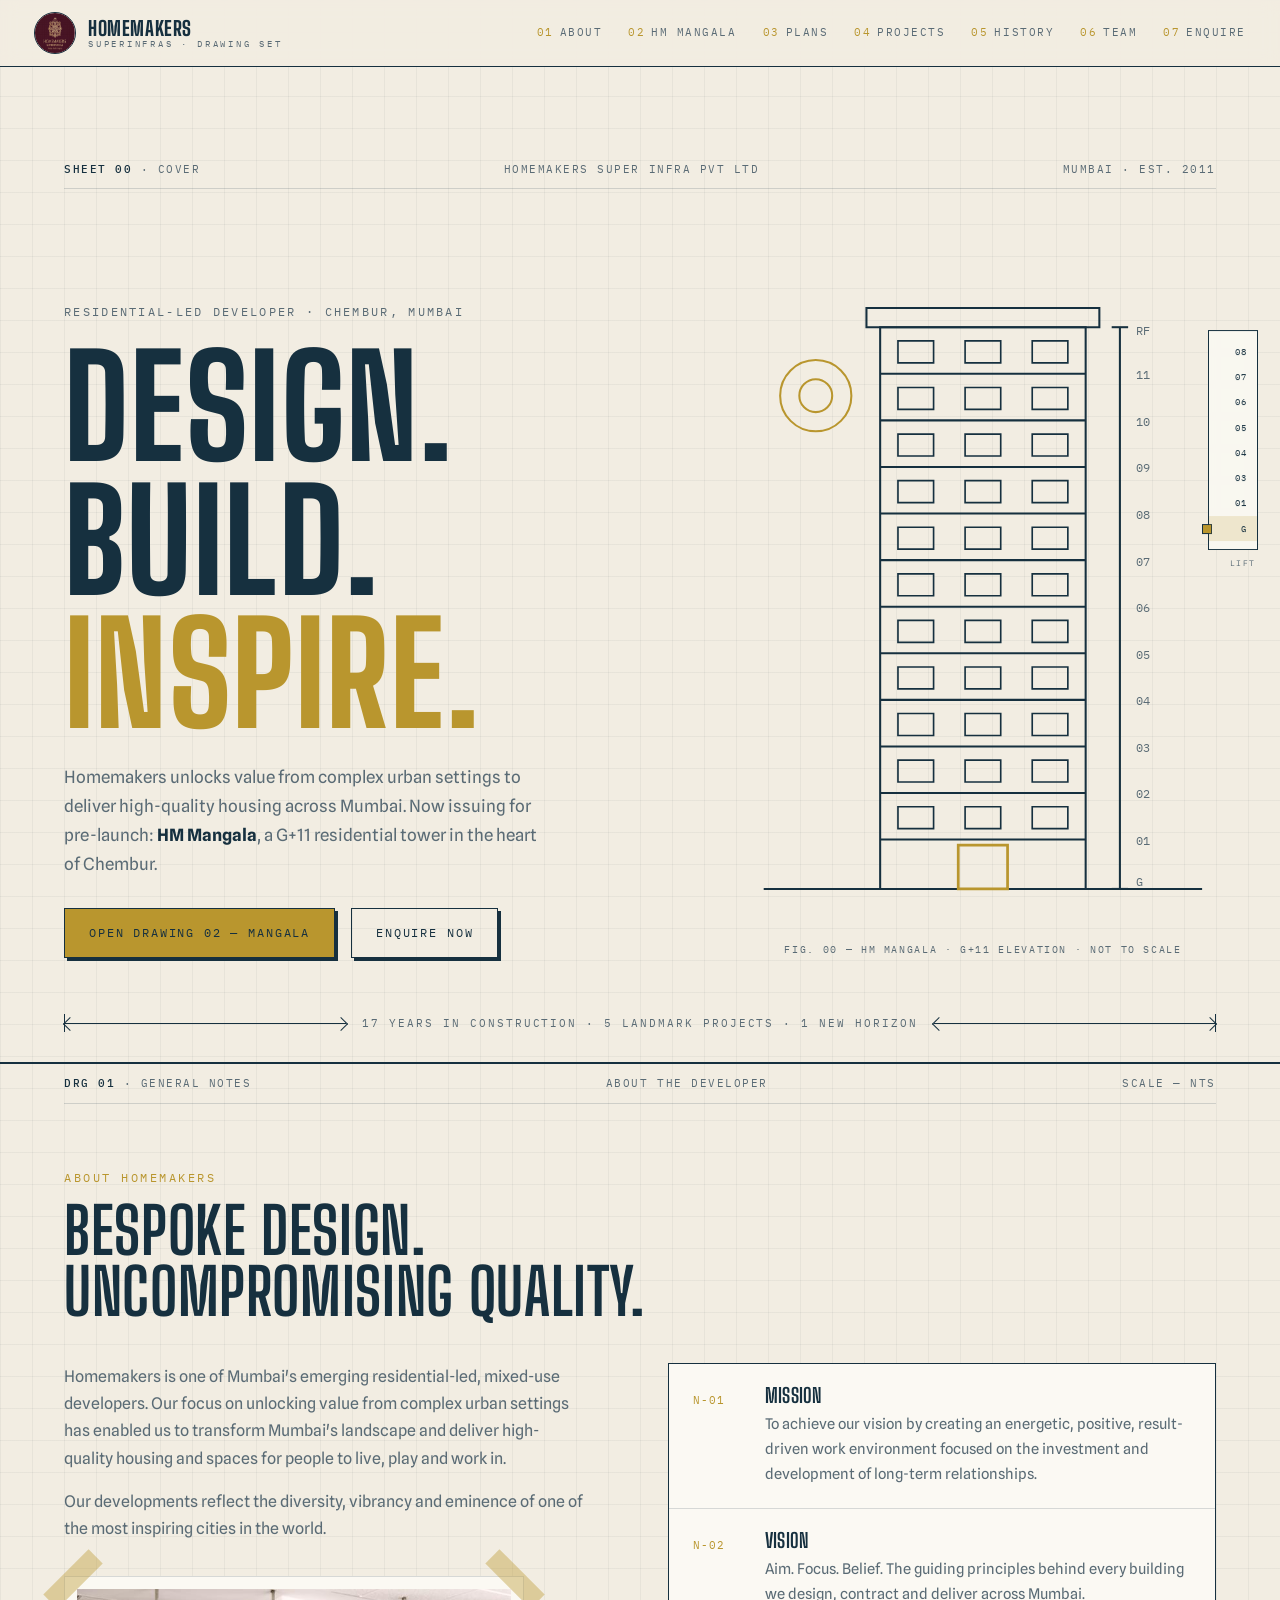
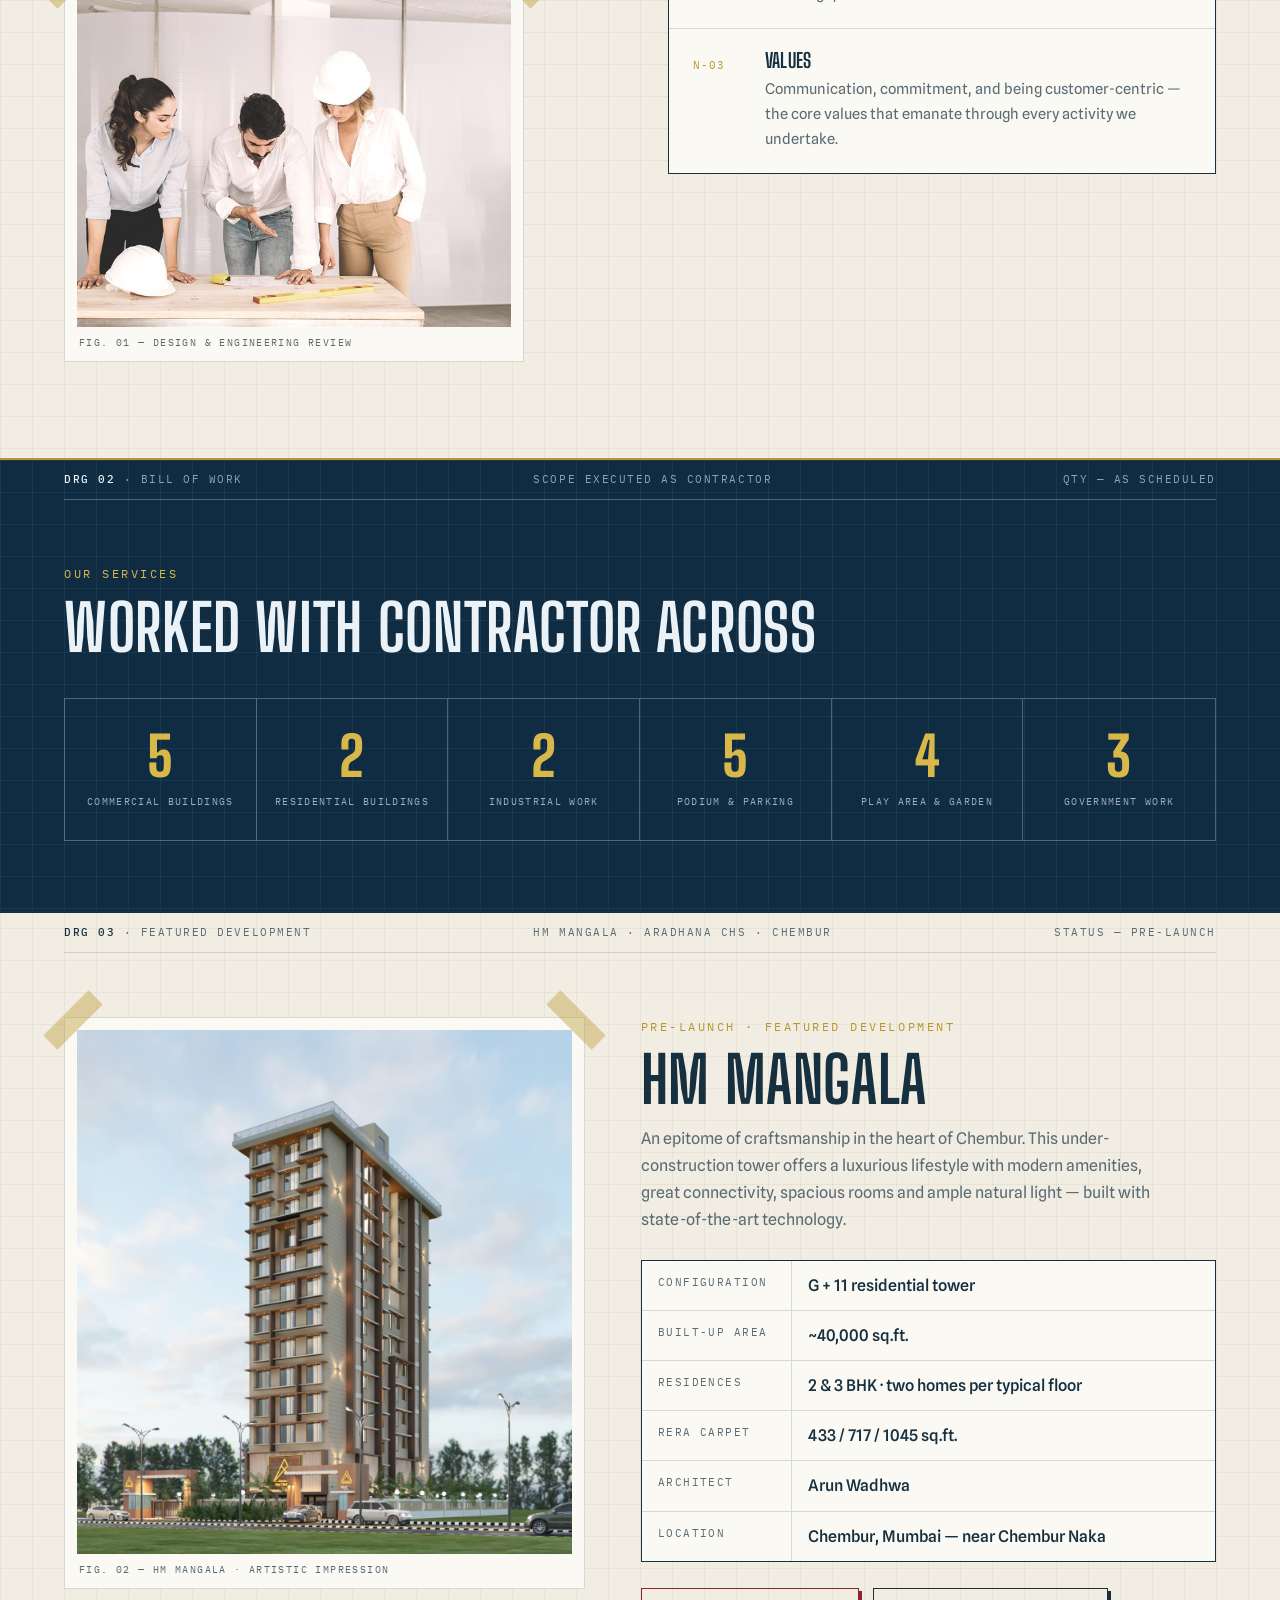
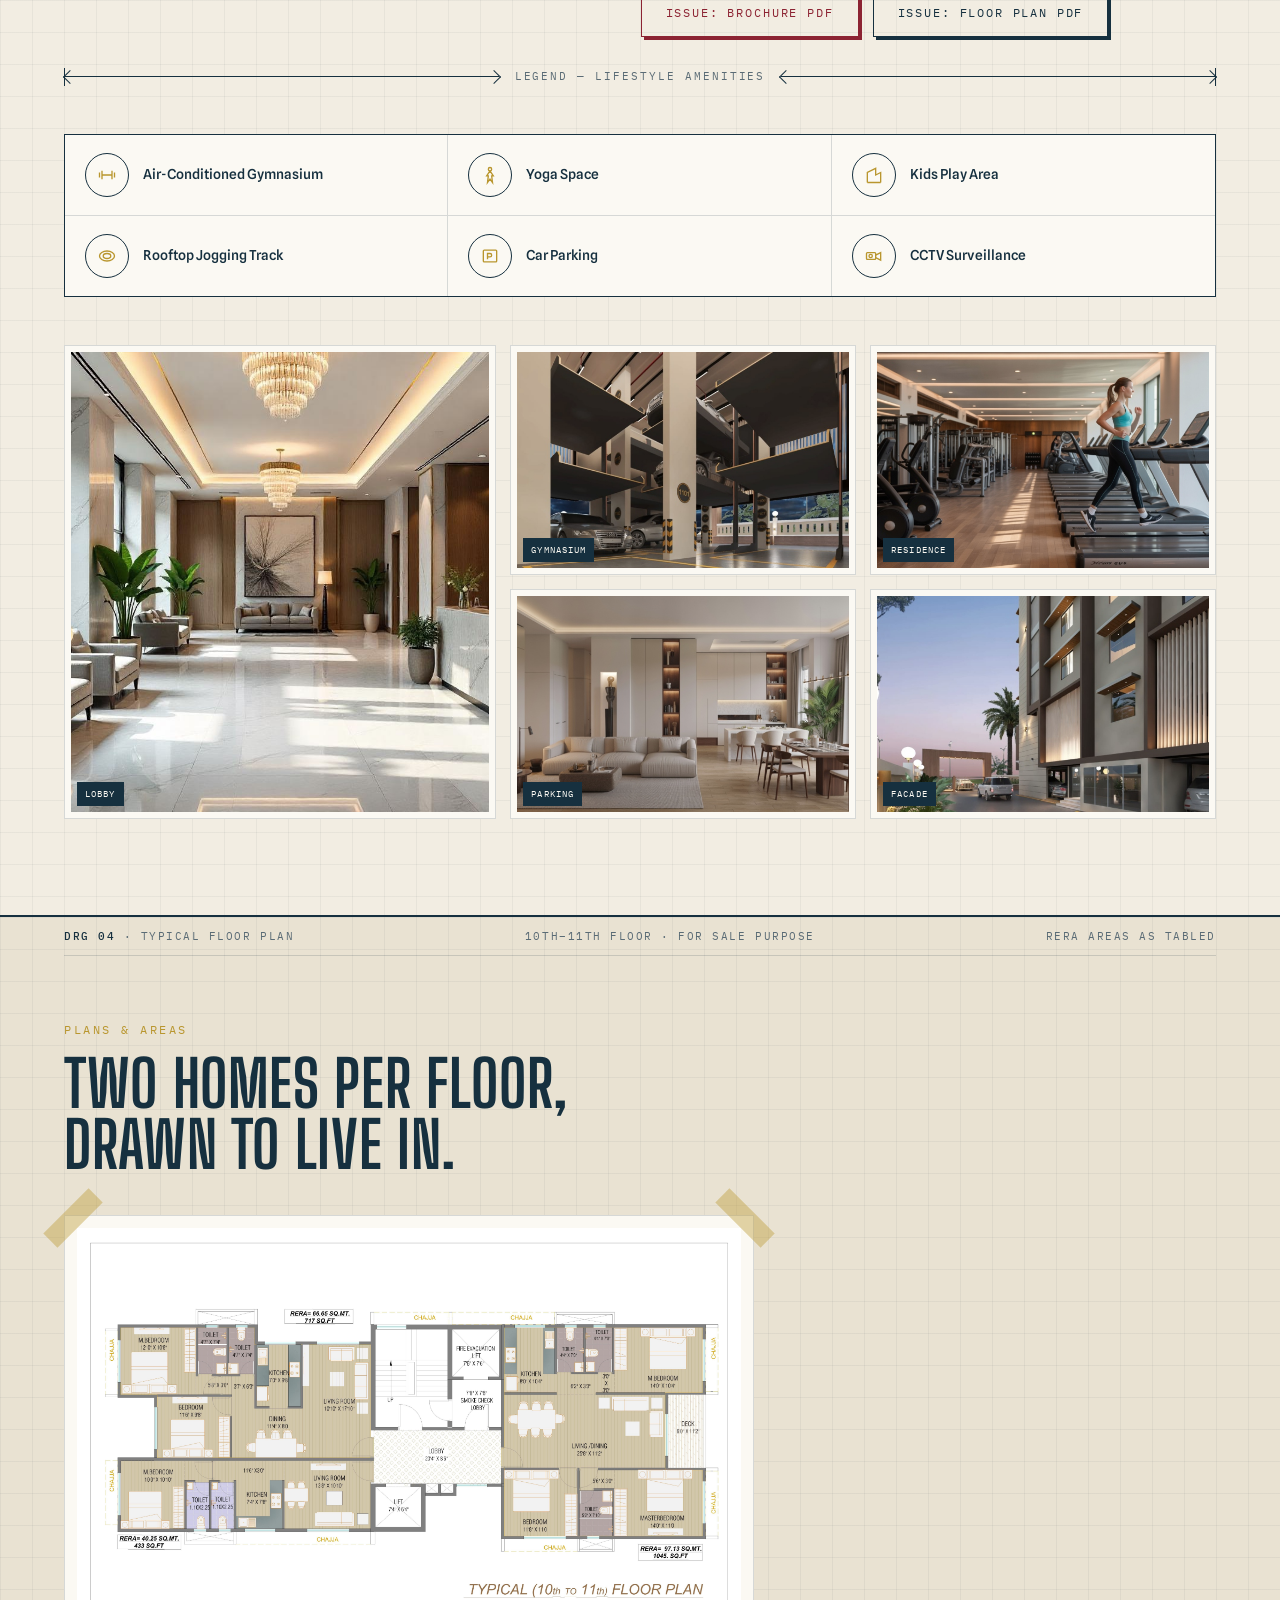
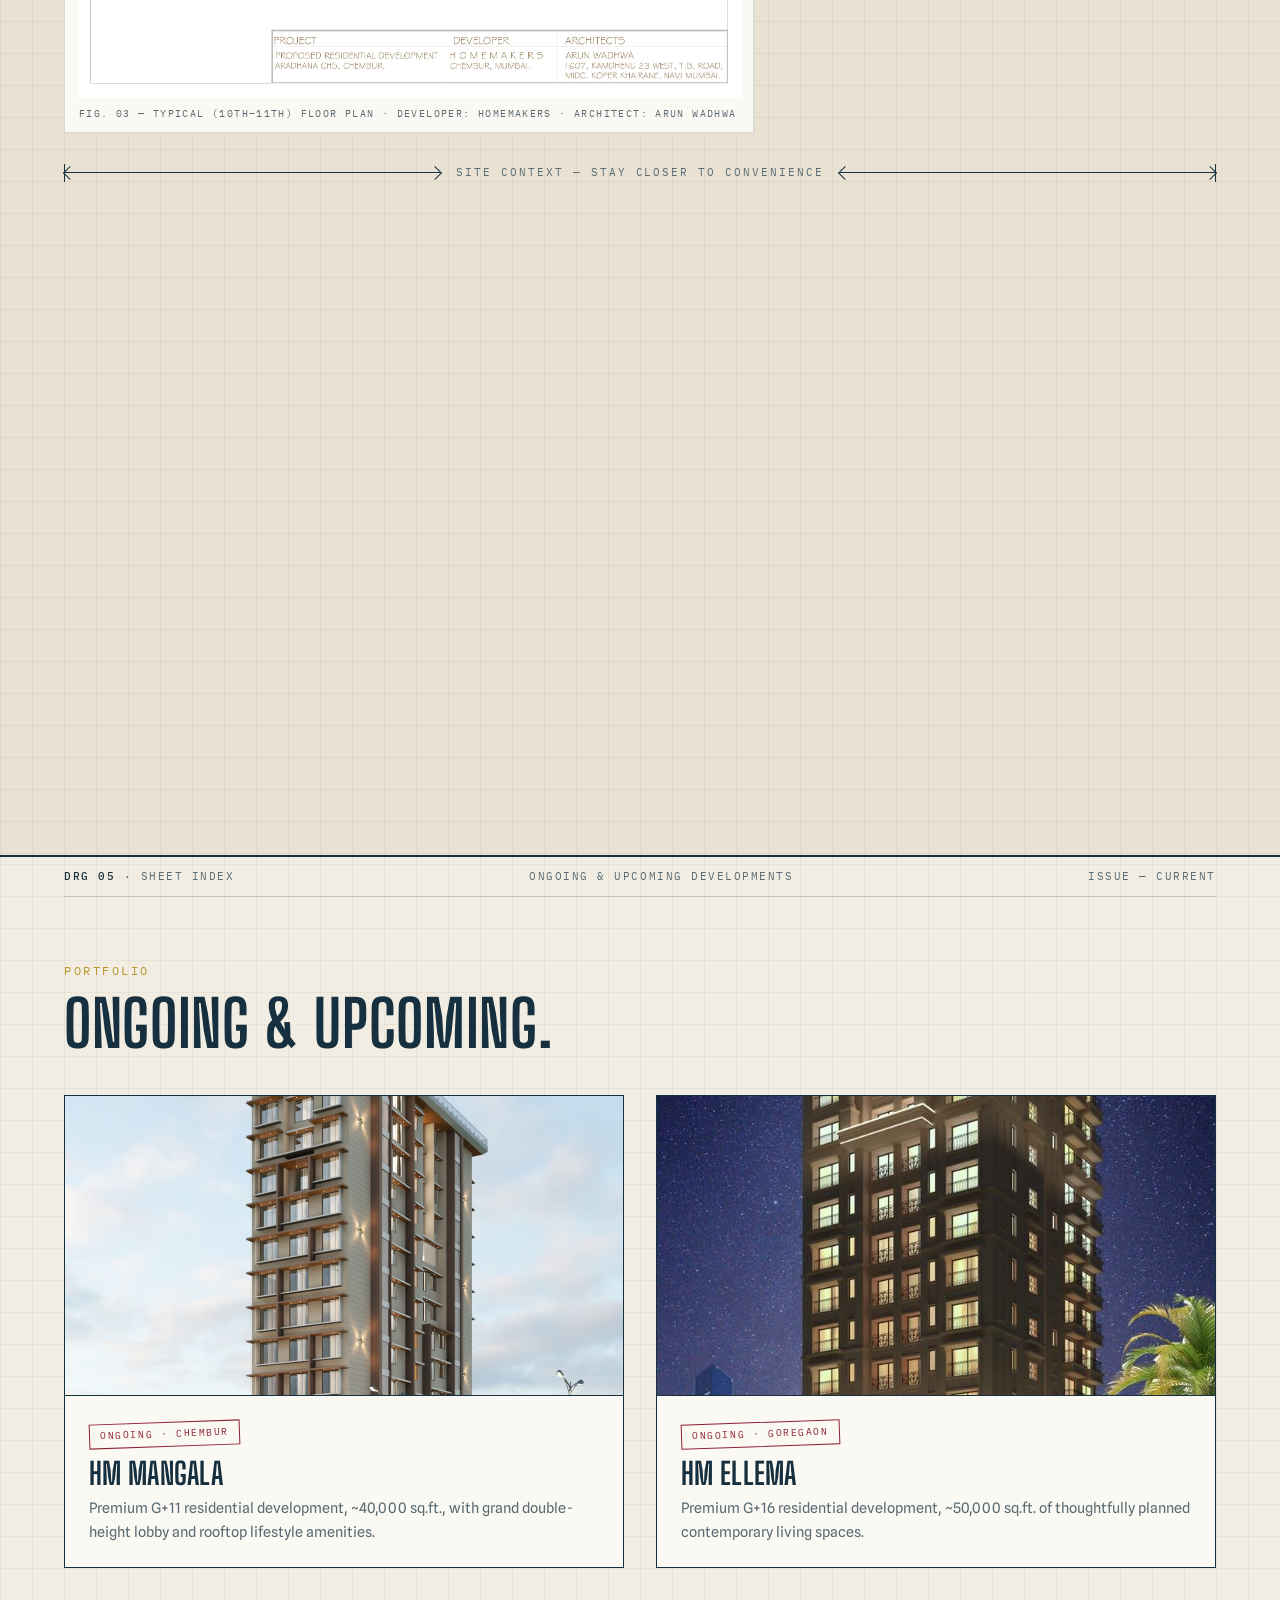
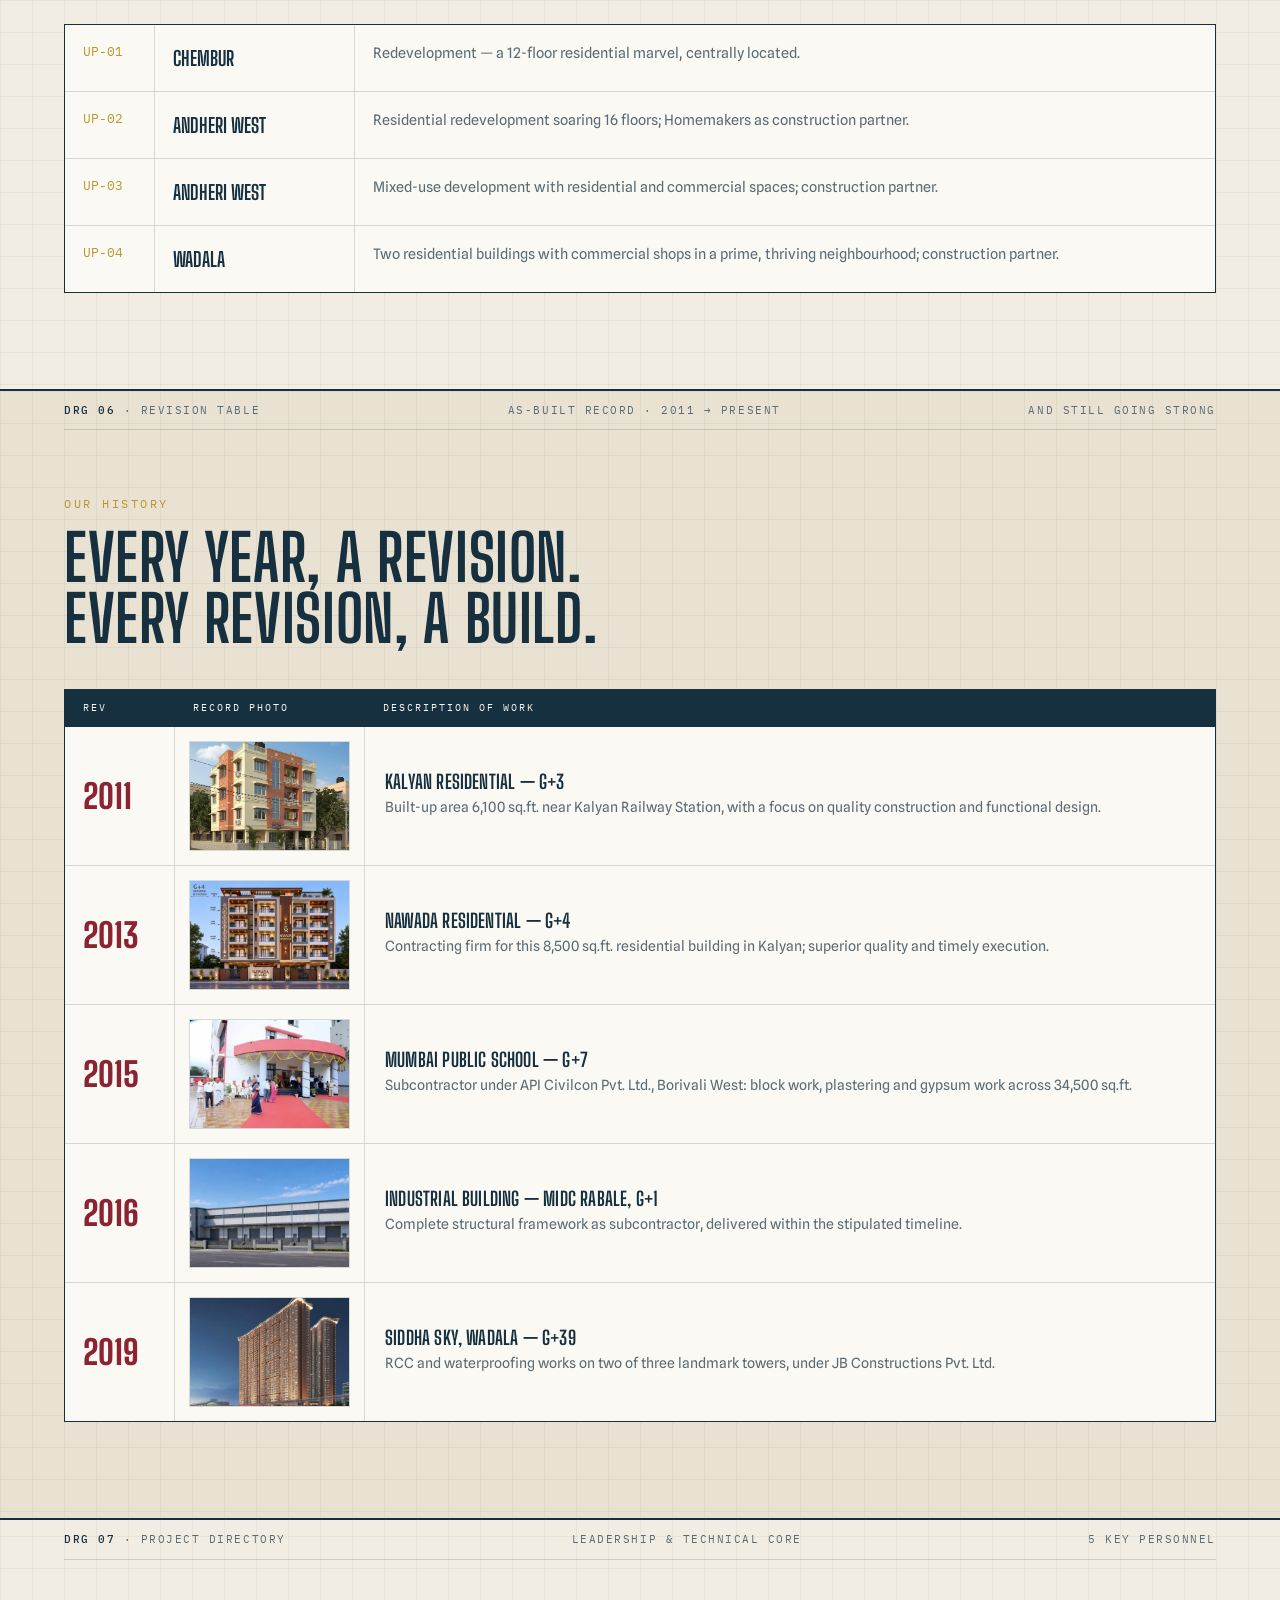
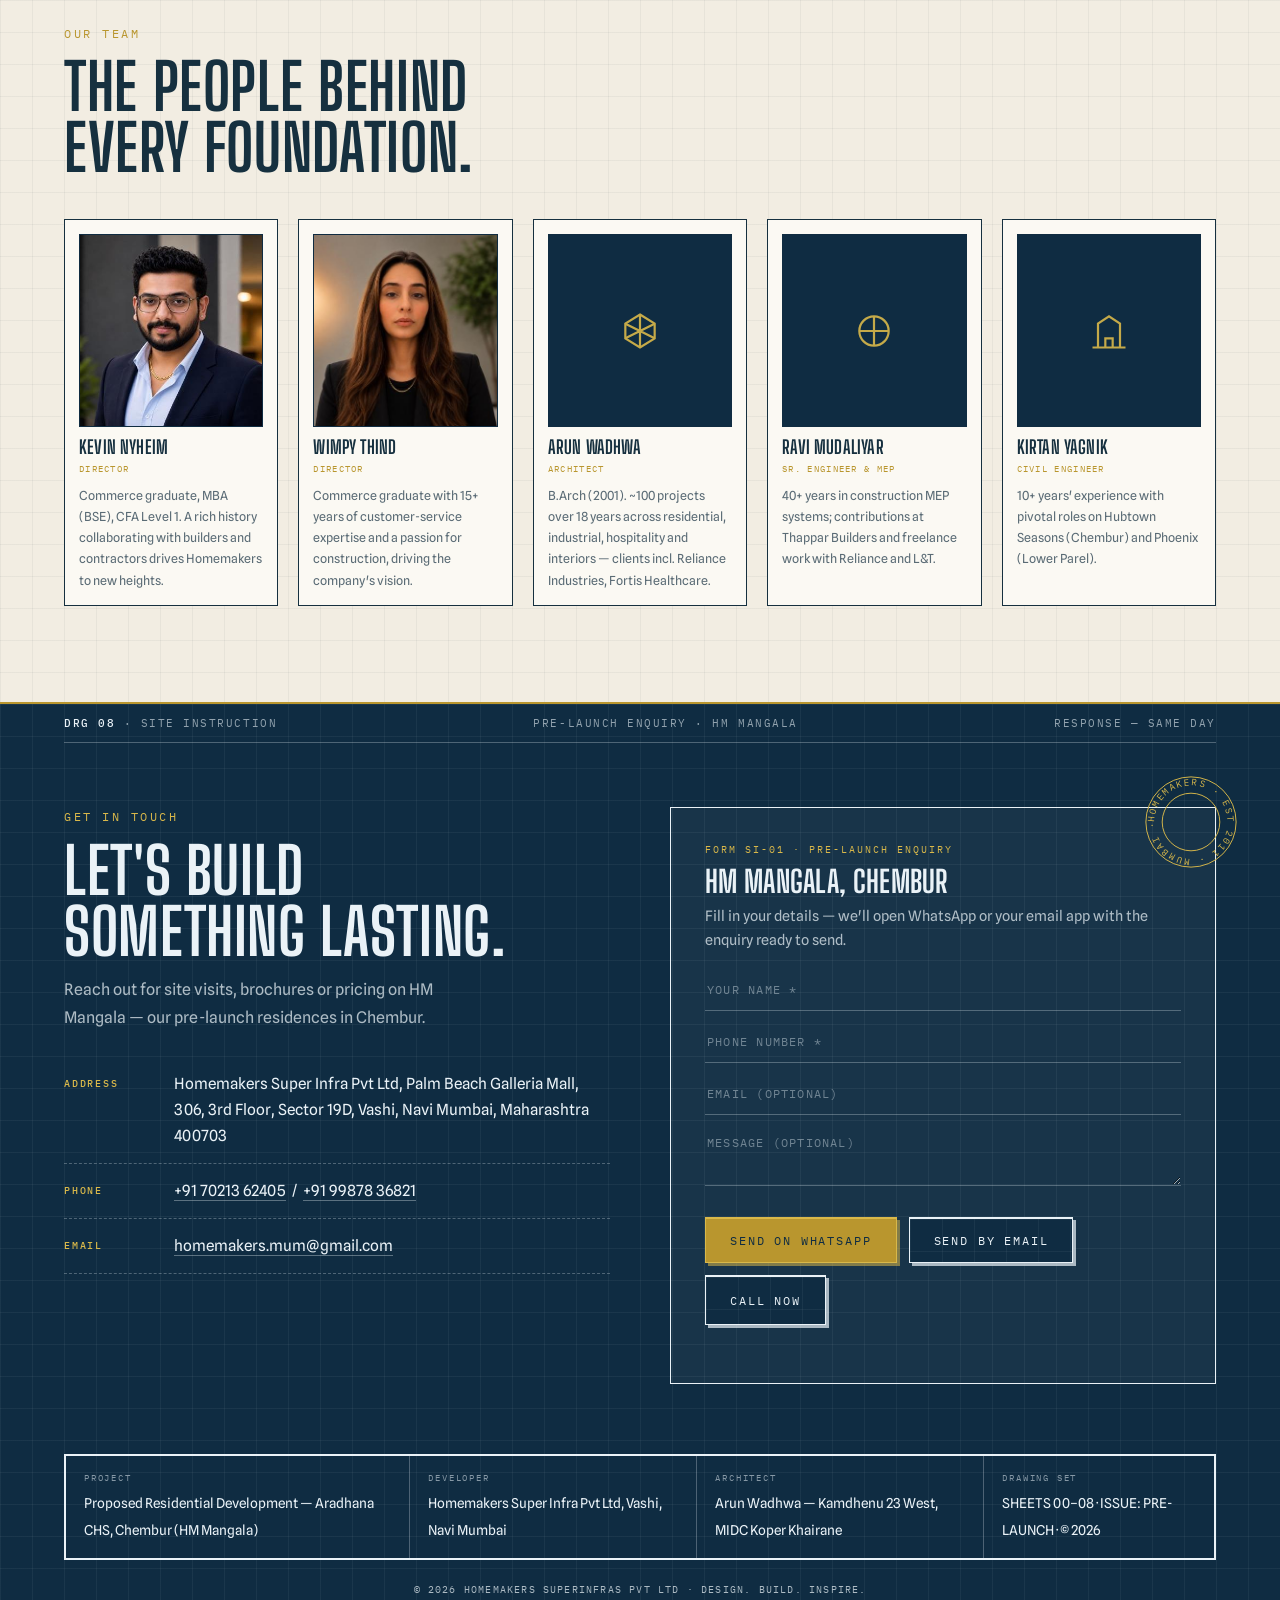
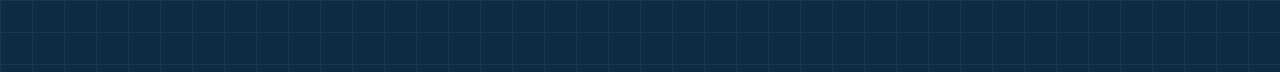
==== index.html @ c6c004a2 "first upload" ====
<!DOCTYPE html>
<html lang="en">
<head>
<meta charset="UTF-8">
<meta name="viewport" content="width=device-width, initial-scale=1.0">
<title>Homemakers Superinfras — Design. Build. Inspire.</title>
<meta name="description" content="Homemakers Superinfras Pvt Ltd — residential developers in Mumbai. HM Mangala, Chembur: G+11 pre-launch residences. Design. Build. Inspire.">
<link rel="icon" type="image/jpeg" href="images/logomark.jpg">
<link rel="preconnect" href="https://fonts.googleapis.com">
<link rel="preconnect" href="https://fonts.gstatic.com" crossorigin>
<link href="https://fonts.googleapis.com/css2?family=Big+Shoulders+Display:wght@600;700;800&family=Spline+Sans:wght@400;500;600&family=IBM+Plex+Mono:wght@400;500&display=swap" rel="stylesheet">
<style>
/* ============================================================
   HOMEMAKERS SUPERINFRAS — "THE DRAWING SET"
   The site is composed as an architect's drawing package:
   drafting-paper grid, sheet numbers, dimension lines,
   a revision table for history, a title block for the footer.
   ============================================================ */
:root{
  --paper:#F2EDE2;          /* drafting paper */
  --paper-deep:#E9E2D2;
  --ink:#16303F;            /* drafting ink */
  --ink-soft:#5A6B75;
  --blue:#0F2C42;           /* blueprint sheets */
  --line:rgba(22,48,63,.16);
  --grid:rgba(22,48,63,.05);
  --bp-line:rgba(240,246,250,.28);
  --bp-text:#EAF2F7;
  --gold:#B9962E;           /* brand gold — the seal */
  --gold-bright:#D9B84A;
  --stamp:#8C2332;          /* approval-stamp red (brand maroon) */
  --white:#FBF9F3;
}
*{box-sizing:border-box;}
html{scroll-behavior:smooth;}
@media (prefers-reduced-motion:reduce){
  html{scroll-behavior:auto;}
  *,*::before,*::after{animation:none!important;transition:none!important;}
}
body{
  margin:0; color:var(--ink); background:var(--paper);
  font-family:'Spline Sans',sans-serif; font-size:16px; line-height:1.7;
  /* graph-paper grid */
  background-image:
    linear-gradient(var(--grid) 1px, transparent 1px),
    linear-gradient(90deg, var(--grid) 1px, transparent 1px);
  background-size:32px 32px;
  -webkit-font-smoothing:antialiased;
}
img{max-width:100%; display:block;}
a{color:inherit; text-decoration:none;}
h1,h2,h3{font-family:'Big Shoulders Display',sans-serif; text-transform:uppercase; margin:0; line-height:.95; letter-spacing:.01em;}
h1{font-weight:800;} h2{font-weight:700;} h3{font-weight:700;}
p{color:var(--ink-soft); margin:0 0 1em;}
.mono{font-family:'IBM Plex Mono',monospace;}
.wrap{max-width:1220px; margin:0 auto; padding:0 34px;}

/* ---------- drawing-sheet chrome ---------- */
.sheet{border-top:2px solid var(--ink); position:relative;}
.sheet-head{
  display:flex; justify-content:space-between; align-items:center; gap:20px;
  padding:10px 0; border-bottom:1px solid var(--line);
  font-family:'IBM Plex Mono',monospace; font-size:.68rem; letter-spacing:.14em;
  text-transform:uppercase; color:var(--ink-soft);
}
.sheet-head b{color:var(--ink); font-weight:500;}
.sheet-body{padding:64px 0 96px;}
.sec-title{font-size:clamp(2.4rem,5vw,4.2rem); margin:0 0 14px;}
.sec-kicker{font-family:'IBM Plex Mono',monospace; font-size:.72rem; letter-spacing:.22em; text-transform:uppercase; color:var(--gold); display:block; margin-bottom:14px;}
.sec-intro{max-width:520px;}

/* dimension line — a drafting measurement used as a real divider */
.dim{display:flex; align-items:center; gap:0; margin:30px 0; color:var(--ink-soft);}
.dim .tick{width:1px; height:18px; background:var(--ink);}
.dim .rail{flex:1; height:1px; background:var(--ink); position:relative;}
.dim .rail::before,.dim .rail::after{content:''; position:absolute; top:-4px; width:9px; height:9px; border-left:1px solid var(--ink); border-bottom:1px solid var(--ink);}
.dim .rail::before{left:0; transform:rotate(45deg);}
.dim .rail::after{right:0; transform:rotate(-135deg);}
.dim .lbl{font-family:'IBM Plex Mono',monospace; font-size:.68rem; letter-spacing:.18em; text-transform:uppercase; padding:0 16px; white-space:nowrap;}

/* buttons as drawing stamps */
.btn{
  display:inline-flex; align-items:center; gap:10px; cursor:pointer;
  font-family:'IBM Plex Mono',monospace; font-size:.72rem; letter-spacing:.16em; text-transform:uppercase;
  padding:14px 24px; border:1.5px solid var(--ink); background:transparent; color:var(--ink);
  box-shadow:3px 3px 0 var(--ink); transition:transform .15s ease, box-shadow .15s ease, background .15s ease;
}
.btn:hover{transform:translate(2px,2px); box-shadow:1px 1px 0 var(--ink);}
.btn.gold{background:var(--gold); border-color:var(--ink); color:var(--ink);}
.btn.red{border-color:var(--stamp); color:var(--stamp); box-shadow:3px 3px 0 var(--stamp);}
.btn.red:hover{box-shadow:1px 1px 0 var(--stamp);}
.btn.bp{border-color:var(--bp-text); color:var(--bp-text); box-shadow:3px 3px 0 rgba(234,242,247,.7);}
.btn.bp:hover{box-shadow:1px 1px 0 rgba(234,242,247,.7);}
.btn.bp.gold{background:var(--gold); border-color:var(--gold-bright); color:var(--blue); box-shadow:3px 3px 0 rgba(217,184,74,.55);}

/* ---------- header ---------- */
header{
  position:fixed; inset:0 0 auto 0; z-index:90;
  background:rgba(242,237,226,.9); backdrop-filter:blur(8px);
  border-bottom:1.5px solid var(--ink);
}
.hd{display:flex; align-items:center; justify-content:space-between; gap:18px; padding:12px 34px;}
.brand{display:flex; align-items:center; gap:12px;}
.brand img{width:42px; height:42px; border-radius:50%; border:1.5px solid var(--ink);}
.brand .t{display:flex; flex-direction:column; line-height:1.05;}
.brand .t b{font-family:'Big Shoulders Display',sans-serif; font-weight:800; font-size:1.25rem; letter-spacing:.03em; text-transform:uppercase;}
.brand .t span{font-family:'IBM Plex Mono',monospace; font-size:.58rem; letter-spacing:.3em; text-transform:uppercase; color:var(--ink-soft);}
nav.top{display:flex; gap:26px;}
nav.top a{font-family:'IBM Plex Mono',monospace; font-size:.68rem; letter-spacing:.14em; text-transform:uppercase; color:var(--ink-soft); padding:4px 0; border-bottom:1.5px solid transparent;}
nav.top a:hover{color:var(--ink); border-color:var(--gold);}
nav.top a i{font-style:normal; color:var(--gold); margin-right:6px;}
.nav-toggle{display:none; background:none; border:1.5px solid var(--ink); box-shadow:2px 2px 0 var(--ink); padding:8px 10px; cursor:pointer; font-family:'IBM Plex Mono',monospace; font-size:.68rem; letter-spacing:.14em; text-transform:uppercase; color:var(--ink);}

/* ---------- hero : SHEET 00 ---------- */
.hero{padding:150px 0 0;}
.hero-grid{display:grid; grid-template-columns:1.15fr .85fr; gap:56px; align-items:end;}
.hero h1{font-size:clamp(4rem,11vw,9.2rem);}
.hero h1 .ln{display:block;}
.hero h1 .gold{color:var(--gold);}
.hero .anno{font-family:'IBM Plex Mono',monospace; font-size:.72rem; letter-spacing:.2em; text-transform:uppercase; color:var(--ink-soft); margin:0 0 18px;}
.hero .lead{max-width:480px; font-size:1.06rem; margin-top:22px;}
.hero .cta{display:flex; gap:16px; flex-wrap:wrap; margin:30px 0 0;}
.tower-fig{position:relative; margin:0;}
.tower-fig svg{width:100%; height:auto; display:block;}
.tower-fig .cap{font-family:'IBM Plex Mono',monospace; font-size:.64rem; letter-spacing:.16em; text-transform:uppercase; color:var(--ink-soft); text-align:center; padding:10px 0 0;}
.draw path,.draw line,.draw rect,.draw circle{stroke-dasharray:1600; stroke-dashoffset:1600; animation:draw 3.2s ease forwards;}
.draw .d2{animation-delay:.5s;} .draw .d3{animation-delay:1s;} .draw .d4{animation-delay:1.5s;}
@keyframes draw{to{stroke-dashoffset:0;}}
.hero-foot{margin-top:56px;}

/* photo frames with drafting-tape corners */
.fig{position:relative; margin:0; background:var(--white); border:1px solid var(--line); padding:12px 12px 8px;}
.fig::before,.fig::after{content:''; position:absolute; width:64px; height:20px; background:rgba(185,150,46,.4); transform:rotate(-45deg); top:-8px; left:-24px;}
.fig::after{left:auto; right:-24px; transform:rotate(45deg);}
.fig figcaption{font-family:'IBM Plex Mono',monospace; font-size:.62rem; letter-spacing:.14em; text-transform:uppercase; color:var(--ink-soft); padding:8px 2px 2px;}

/* ---------- general notes (about) ---------- */
.about-grid{display:grid; grid-template-columns:1fr 1fr; gap:56px; align-items:start;}
.notes{counter-reset:note; border:1.5px solid var(--ink); background:var(--white);}
.note{padding:22px 24px; border-bottom:1px solid var(--line); display:grid; grid-template-columns:56px 1fr; gap:16px;}
.note:last-child{border-bottom:none;}
.note::before{counter-increment:note; content:"N-0" counter(note); font-family:'IBM Plex Mono',monospace; font-size:.7rem; color:var(--gold); letter-spacing:.1em; padding-top:5px;}
.note h3{font-size:1.25rem; margin-bottom:6px;}
.note p{font-size:.92rem; margin:0;}

/* ---------- blueprint sheets (dark) ---------- */
.bp{background:var(--blue); color:var(--bp-text); border-top:2px solid var(--gold);
  background-image:
    linear-gradient(rgba(240,246,250,.05) 1px, transparent 1px),
    linear-gradient(90deg, rgba(240,246,250,.05) 1px, transparent 1px);
  background-size:32px 32px;}
.bp .sheet-head{border-color:var(--bp-line); color:rgba(234,242,247,.6);}
.bp .sheet-head b{color:var(--bp-text);}
.bp p{color:rgba(234,242,247,.72);}
.bp .sec-kicker{color:var(--gold-bright);}
.bow{display:grid; grid-template-columns:repeat(6,1fr); border:1px solid var(--bp-line);}
.bow .cell{padding:30px 18px; border-right:1px solid var(--bp-line); text-align:center;}
.bow .cell:last-child{border-right:none;}
.bow .n{font-family:'Big Shoulders Display',sans-serif; font-weight:800; font-size:3.4rem; color:var(--gold-bright); line-height:1;}
.bow .l{font-family:'IBM Plex Mono',monospace; font-size:.6rem; letter-spacing:.14em; text-transform:uppercase; color:rgba(234,242,247,.66); margin-top:10px;}

/* ---------- mangala spec ---------- */
.feature{display:grid; grid-template-columns:.95fr 1.05fr; gap:56px; align-items:start;}
.spec{border:1.5px solid var(--ink); background:var(--white);}
.spec .row{display:grid; grid-template-columns:150px 1fr; border-bottom:1px solid var(--line);}
.spec .row:last-child{border-bottom:none;}
.spec .k{font-family:'IBM Plex Mono',monospace; font-size:.66rem; letter-spacing:.14em; text-transform:uppercase; color:var(--ink-soft); padding:13px 16px; border-right:1px solid var(--line);}
.spec .v{padding:11px 16px; font-weight:500;}
.legend{display:grid; grid-template-columns:repeat(3,1fr); gap:0; border:1.5px solid var(--ink); background:var(--white); margin:48px 0;}
.legend .li{display:flex; align-items:center; gap:14px; padding:18px 20px; border-right:1px solid var(--line); border-bottom:1px solid var(--line);}
.legend .li:nth-child(3n){border-right:none;}
.legend .li:nth-last-child(-n+3){border-bottom:none;}
.legend .sym{width:44px; height:44px; flex:none; border:1.5px solid var(--ink); border-radius:50%; display:flex; align-items:center; justify-content:center; color:var(--gold);}
.legend .sym svg{width:20px; height:20px;}
.legend .li span{font-size:.86rem; font-weight:500;}
.gallery{display:grid; grid-template-columns:1.25fr 1fr 1fr; grid-template-rows:230px 230px; gap:14px;}
.gallery a{overflow:hidden; border:1px solid var(--line); background:var(--white); padding:6px; position:relative;}
.gallery a img{width:100%; height:100%; object-fit:cover; filter:saturate(.92); transition:transform .5s ease;}
.gallery a:hover img{transform:scale(1.05);}
.gallery .g1{grid-row:1/3;}
.gallery .tag{position:absolute; left:12px; bottom:12px; background:var(--ink); color:var(--white); font-family:'IBM Plex Mono',monospace; font-size:.58rem; letter-spacing:.12em; text-transform:uppercase; padding:4px 8px;}

/* plan + rera callouts */
.plan-grid{display:grid; grid-template-columns:1.25fr .75fr; gap:48px; align-items:center;}
.callouts{display:flex; flex-direction:column; gap:14px;}
.callout{display:grid; grid-template-columns:auto 1fr; gap:16px; align-items:center; border:1.5px solid var(--ink); background:var(--white); padding:14px 18px; box-shadow:4px 4px 0 rgba(22,48,63,.12);}
.callout .a{font-family:'Big Shoulders Display',sans-serif; font-weight:800; font-size:1.9rem; color:var(--stamp);}
.callout .b{font-family:'IBM Plex Mono',monospace; font-size:.64rem; letter-spacing:.1em; text-transform:uppercase; color:var(--ink-soft);}

/* site context schedules */
.schedules{display:grid; grid-template-columns:1fr 1fr; gap:48px; align-items:start;}
.sched h4{font-family:'IBM Plex Mono',monospace; font-weight:500; font-size:.68rem; letter-spacing:.2em; text-transform:uppercase; color:var(--stamp); margin:24px 0 8px; }
.sched h4:first-child{margin-top:0;}
.sched table{width:100%; border-collapse:collapse; font-size:.86rem;}
.sched td{padding:7px 4px; border-bottom:1px dashed var(--line); color:var(--ink-soft);}
.sched td:last-child{text-align:right; font-family:'IBM Plex Mono',monospace; font-size:.74rem; color:var(--ink); white-space:nowrap;}

/* ---------- sheet index (projects) ---------- */
.proj-grid{display:grid; grid-template-columns:1fr 1fr; gap:32px; margin-bottom:56px;}
.proj{border:1.5px solid var(--ink); background:var(--white); overflow:hidden;}
.proj .im{height:300px; overflow:hidden; border-bottom:1.5px solid var(--ink);}
.proj .im img{width:100%; height:100%; object-fit:cover; transition:transform .6s ease;}
.proj:hover .im img{transform:scale(1.04);}
.proj .bd{padding:22px 24px;}
.proj .st{font-family:'IBM Plex Mono',monospace; font-size:.62rem; letter-spacing:.16em; text-transform:uppercase; color:var(--stamp); border:1px solid var(--stamp); display:inline-block; padding:3px 10px; transform:rotate(-2deg); margin-bottom:12px;}
.proj h3{font-size:1.9rem;}
.proj p{font-size:.9rem; margin:8px 0 0;}
.index-tbl{border:1.5px solid var(--ink); background:var(--white);}
.index-tbl .r{display:grid; grid-template-columns:90px 200px 1fr; border-bottom:1px solid var(--line);}
.index-tbl .r:last-child{border-bottom:none;}
.index-tbl .c{padding:16px 18px;}
.index-tbl .no{font-family:'IBM Plex Mono',monospace; font-size:.8rem; color:var(--gold); border-right:1px solid var(--line);}
.index-tbl .wh{font-family:'Big Shoulders Display',sans-serif; font-weight:700; text-transform:uppercase; font-size:1.25rem; border-right:1px solid var(--line);}
.index-tbl .ds{font-size:.9rem; color:var(--ink-soft);}

/* ---------- revision table (history) ---------- */
.rev{border:1.5px solid var(--ink); background:var(--white);}
.rev .hd-r,.rev .r{display:grid; grid-template-columns:110px 190px 1fr; align-items:center;}
.rev .hd-r{background:var(--ink); color:var(--white); font-family:'IBM Plex Mono',monospace; font-size:.62rem; letter-spacing:.2em; text-transform:uppercase;}
.rev .hd-r div{padding:10px 18px;}
.rev .r{border-bottom:1px solid var(--line);}
.rev .r:last-child{border-bottom:none;}
.rev .yr{font-family:'Big Shoulders Display',sans-serif; font-weight:800; font-size:2.1rem; color:var(--stamp); padding:18px; border-right:1px solid var(--line); align-self:stretch; display:flex; align-items:center;}
.rev .ph{padding:14px; border-right:1px solid var(--line); align-self:stretch;}
.rev .ph img{width:100%; height:110px; object-fit:cover; border:1px solid var(--line);}
.rev .tx{padding:16px 20px;}
.rev .tx h3{font-size:1.2rem; margin-bottom:4px;}
.rev .tx p{font-size:.88rem; margin:0;}

/* ---------- directory (team) ---------- */
.team-grid{display:grid; grid-template-columns:repeat(5,1fr); gap:20px;}
.tc{border:1.5px solid var(--ink); background:var(--white); padding:14px; text-align:left;}
.tc .ph{aspect-ratio:1/1.05; background:var(--blue); border:1px solid var(--line); margin-bottom:12px; display:flex; align-items:center; justify-content:center; overflow:hidden;}
.tc .ph img{width:100%; height:100%; object-fit:cover;}
.tc .ph svg{width:44px; height:44px; color:var(--gold-bright); opacity:.9;}
.tc h3{font-size:1.15rem;}
.tc .rl{font-family:'IBM Plex Mono',monospace; font-size:.58rem; letter-spacing:.14em; text-transform:uppercase; color:var(--gold); display:block; margin:4px 0 8px;}
.tc p{font-size:.78rem; margin:0;}

/* ---------- contact / form ---------- */
.contact-grid{display:grid; grid-template-columns:1fr 1fr; gap:60px; align-items:start;}
.ci{display:grid; grid-template-columns:110px 1fr; border-bottom:1px dashed var(--bp-line); padding:14px 0; font-size:.96rem;}
.ci b{font-family:'IBM Plex Mono',monospace; font-weight:500; font-size:.62rem; letter-spacing:.18em; text-transform:uppercase; color:var(--gold-bright); padding-top:5px;}
.ci a{border-bottom:1px solid rgba(234,242,247,.35);}
.form{border:1.5px solid var(--bp-text); padding:34px; background:rgba(240,246,250,.04); position:relative;}
.form .fh{font-family:'IBM Plex Mono',monospace; font-size:.62rem; letter-spacing:.2em; text-transform:uppercase; color:var(--gold-bright); margin-bottom:8px;}
.form h3{font-size:1.9rem; margin-bottom:8px;}
.form input,.form textarea{
  width:100%; background:transparent; border:none; border-bottom:1.5px solid var(--bp-line);
  color:var(--bp-text); font-family:'Spline Sans',sans-serif; font-size:.96rem;
  padding:12px 2px; outline:none; margin-bottom:8px; resize:vertical;
}
.form input::placeholder,.form textarea::placeholder{color:rgba(234,242,247,.42); font-family:'IBM Plex Mono',monospace; font-size:.76rem; letter-spacing:.1em; text-transform:uppercase;}
.form input:focus,.form textarea:focus{border-color:var(--gold-bright);}
.eq-status{font-family:'IBM Plex Mono',monospace; font-size:.72rem; min-height:1.2em; margin:10px 0 0;}
.eq-status.ok{color:var(--gold-bright);} .eq-status.err{color:#F2A6A6;}
.seal{position:absolute; top:-34px; right:-24px; width:96px; height:96px; animation:spin 40s linear infinite;}
@keyframes spin{to{transform:rotate(360deg);}}
.seal text{font-family:'IBM Plex Mono',monospace; font-size:9.5px; letter-spacing:.24em; fill:var(--gold-bright);}

/* ---------- title block footer ---------- */
.tblock{border:2px solid var(--bp-text); margin-top:70px; display:grid; grid-template-columns:1.2fr 1fr 1fr .8fr;}
.tblock .cell{padding:14px 18px; border-right:1px solid var(--bp-line);}
.tblock .cell:last-child{border-right:none;}
.tblock .k{font-family:'IBM Plex Mono',monospace; font-size:.56rem; letter-spacing:.2em; text-transform:uppercase; color:rgba(234,242,247,.55); display:block; margin-bottom:4px;}
.tblock .v{font-size:.85rem; color:var(--bp-text);}
.copyright{font-family:'IBM Plex Mono',monospace; font-size:.62rem; letter-spacing:.12em; text-transform:uppercase; color:rgba(234,242,247,.45); text-align:center; padding:22px 0 8px;}

/* ---------- lift indicator (signature) ---------- */
#lift{position:fixed; right:22px; top:50%; transform:translateY(-50%); z-index:80; display:flex; flex-direction:column; align-items:flex-end; gap:0;}
#lift .shaft{position:relative; border:1.5px solid var(--ink); background:rgba(251,249,243,.85); backdrop-filter:blur(4px); padding:8px 0;}
#lift a{display:flex; align-items:center; gap:8px; padding:5px 10px 5px 12px; font-family:'IBM Plex Mono',monospace; font-size:.56rem; letter-spacing:.1em; text-transform:uppercase; color:var(--ink-soft); position:relative;}
#lift a .fl{width:26px; text-align:right; color:var(--ink);}
#lift a .nm{display:none;}
#lift a:hover .nm{display:inline;}
#lift a.on{color:var(--ink); background:rgba(185,150,46,.18);}
#lift .cab{position:absolute; left:-7px; width:10px; height:10px; background:var(--gold); border:1.5px solid var(--ink); transition:top .3s ease;}
#lift .cap{font-family:'IBM Plex Mono',monospace; font-size:.52rem; letter-spacing:.18em; text-transform:uppercase; color:var(--ink-soft); padding:6px 2px 0; text-align:right;}

.reveal{opacity:0; transform:translateY(22px); transition:opacity .7s ease, transform .7s ease;}
.reveal.in{opacity:1; transform:none;}

/* ---------- responsive ---------- */
@media (max-width:1080px){
  .team-grid{grid-template-columns:repeat(3,1fr);}
  .bow{grid-template-columns:repeat(3,1fr);}
  .bow .cell:nth-child(3){border-right:none;}
  .bow .cell{border-bottom:1px solid var(--bp-line);}
  #lift{display:none;}
}
@media (max-width:880px){
  .hero-grid,.about-grid,.feature,.plan-grid,.schedules,.contact-grid,.proj-grid{grid-template-columns:1fr;}
  .legend{grid-template-columns:1fr 1fr;}
  .legend .li:nth-child(3n){border-right:1px solid var(--line);}
  .legend .li:nth-child(2n){border-right:none;}
  .gallery{grid-template-columns:1fr 1fr; grid-template-rows:repeat(3,190px);}
  .gallery .g1{grid-row:auto; grid-column:1/3;}
  .rev .hd-r,.rev .r{grid-template-columns:80px 1fr;}
  .rev .ph{display:none;} .rev .hd-r div:nth-child(2){display:none;}
  .tblock{grid-template-columns:1fr 1fr;}
  .tblock .cell{border-bottom:1px solid var(--bp-line);}
  nav.top{display:none;}
  .nav-toggle{display:block;}
  nav.top.open{display:flex; position:absolute; top:68px; right:20px; flex-direction:column; gap:14px; background:var(--paper); border:1.5px solid var(--ink); box-shadow:4px 4px 0 var(--ink); padding:20px 24px;}
}
@media (max-width:560px){
  .wrap{padding:0 18px;}
  body{overflow-x:hidden;}
  .dim{flex-wrap:wrap; justify-content:center; row-gap:10px;}
  .dim .lbl{white-space:normal; text-align:center; width:100%; order:-1; padding:0;}
  .seal{right:6px; top:-26px; width:70px; height:70px;}
  .team-grid,.legend{grid-template-columns:1fr 1fr;}
  .index-tbl .r{grid-template-columns:60px 1fr;}
  .index-tbl .ds{grid-column:1/3; border-top:1px dashed var(--line);}
  .bow{grid-template-columns:1fr 1fr;}
  .sched-cols{grid-template-columns:1fr !important;}
}
</style>
</head>
<body>

<!-- ============ HEADER ============ -->
<header>
  <div class="hd">
    <a class="brand" href="#top">
      <img src="images/logomark.jpg" alt="Homemakers Superinfras logo">
      <span class="t"><b>Homemakers</b><span>Superinfras · Drawing Set</span></span>
    </a>
    <nav class="top" id="topNav">
      <a href="#about"><i>01</i>About</a>
      <a href="#mangala"><i>02</i>HM Mangala</a>
      <a href="#plans"><i>03</i>Plans</a>
      <a href="#projects"><i>04</i>Projects</a>
      <a href="#history"><i>05</i>History</a>
      <a href="#team"><i>06</i>Team</a>
      <a href="#contact"><i>07</i>Enquire</a>
    </nav>
    <button class="nav-toggle" id="navToggle">Index</button>
  </div>
</header>
<div id="top"></div>

<!-- ============ SHEET 00 : HERO ============ -->
<section class="hero">
  <div class="wrap">
    <div class="sheet-head"><span><b>SHEET 00</b> · COVER</span><span>HOMEMAKERS SUPER INFRA PVT LTD</span><span>MUMBAI · EST. 2011</span></div>
    <div class="hero-grid" style="padding-top:56px;">
      <div>
        <p class="anno">Residential-led developer · Chembur, Mumbai</p>
        <h1><span class="ln">Design.</span><span class="ln">Build.</span><span class="ln gold">Inspire.</span></h1>
        <p class="lead">Homemakers unlocks value from complex urban settings to deliver high-quality housing across Mumbai. Now issuing for pre-launch: <strong style="color:var(--ink)">HM Mangala</strong>, a G+11 residential tower in the heart of Chembur.</p>
        <div class="cta">
          <a href="#mangala" class="btn gold">Open Drawing 02 — Mangala</a>
          <a href="#contact" class="btn">Enquire Now</a>
        </div>
      </div>
      <figure class="tower-fig">
        <svg viewBox="0 0 340 500" fill="none" stroke="#16303F" stroke-width="1.5" class="draw" aria-label="Line drawing: G+11 elevation of HM Mangala">
          <!-- ground -->
          <line x1="10" y1="470" x2="330" y2="470" class="d1"/>
          <!-- tower outline -->
          <rect x="95" y="60" width="150" height="410" class="d1"/>
          <!-- parapet -->
          <rect x="85" y="46" width="170" height="14" class="d2"/>
          <!-- floor lines + windows -->
          <g class="d2">
            <line x1="95" y1="94"  x2="245" y2="94"/><line x1="95" y1="128" x2="245" y2="128"/>
            <line x1="95" y1="162" x2="245" y2="162"/><line x1="95" y1="196" x2="245" y2="196"/>
            <line x1="95" y1="230" x2="245" y2="230"/><line x1="95" y1="264" x2="245" y2="264"/>
            <line x1="95" y1="298" x2="245" y2="298"/><line x1="95" y1="332" x2="245" y2="332"/>
            <line x1="95" y1="366" x2="245" y2="366"/><line x1="95" y1="400" x2="245" y2="400"/>
            <line x1="95" y1="434" x2="245" y2="434"/>
          </g>
          <g class="d3" stroke-width="1.2">
            <rect x="108" y="70"  width="26" height="16"/><rect x="157" y="70"  width="26" height="16"/><rect x="206" y="70"  width="26" height="16"/>
            <rect x="108" y="104" width="26" height="16"/><rect x="157" y="104" width="26" height="16"/><rect x="206" y="104" width="26" height="16"/>
            <rect x="108" y="138" width="26" height="16"/><rect x="157" y="138" width="26" height="16"/><rect x="206" y="138" width="26" height="16"/>
            <rect x="108" y="172" width="26" height="16"/><rect x="157" y="172" width="26" height="16"/><rect x="206" y="172" width="26" height="16"/>
            <rect x="108" y="206" width="26" height="16"/><rect x="157" y="206" width="26" height="16"/><rect x="206" y="206" width="26" height="16"/>
            <rect x="108" y="240" width="26" height="16"/><rect x="157" y="240" width="26" height="16"/><rect x="206" y="240" width="26" height="16"/>
            <rect x="108" y="274" width="26" height="16"/><rect x="157" y="274" width="26" height="16"/><rect x="206" y="274" width="26" height="16"/>
            <rect x="108" y="308" width="26" height="16"/><rect x="157" y="308" width="26" height="16"/><rect x="206" y="308" width="26" height="16"/>
            <rect x="108" y="342" width="26" height="16"/><rect x="157" y="342" width="26" height="16"/><rect x="206" y="342" width="26" height="16"/>
            <rect x="108" y="376" width="26" height="16"/><rect x="157" y="376" width="26" height="16"/><rect x="206" y="376" width="26" height="16"/>
            <rect x="108" y="410" width="26" height="16"/><rect x="157" y="410" width="26" height="16"/><rect x="206" y="410" width="26" height="16"/>
          </g>
          <!-- entrance (gold) -->
          <rect x="152" y="438" width="36" height="32" stroke="#B9962E" stroke-width="2" class="d4"/>
          <!-- dimension line right, with floor labels -->
          <g class="d4">
            <line x1="270" y1="60" x2="270" y2="470"/>
            <line x1="264" y1="60" x2="276" y2="60"/><line x1="264" y1="470" x2="276" y2="470"/>
          </g>
          <g fill="#5A6B75" stroke="none" font-family="IBM Plex Mono, monospace" font-size="9">
            <text x="282" y="66">RF</text><text x="282" y="98">11</text><text x="282" y="132">10</text>
            <text x="282" y="166">09</text><text x="282" y="200">08</text><text x="282" y="234">07</text>
            <text x="282" y="268">06</text><text x="282" y="302">05</text><text x="282" y="336">04</text>
            <text x="282" y="370">03</text><text x="282" y="404">02</text><text x="282" y="438">01</text>
            <text x="282" y="468">G</text>
          </g>
          <!-- setting sun / lotus mark -->
          <circle cx="48" cy="110" r="26" stroke="#B9962E" class="d4"/>
          <circle cx="48" cy="110" r="12" stroke="#B9962E" class="d4"/>
        </svg>
        <figcaption class="cap">FIG. 00 — HM MANGALA · G+11 ELEVATION · NOT TO SCALE</figcaption>
      </figure>
    </div>
    <div class="dim hero-foot">
      <span class="tick"></span><span class="rail"></span>
      <span class="lbl">17 Years in Construction · 5 Landmark Projects · 1 New Horizon</span>
      <span class="rail"></span><span class="tick"></span>
    </div>
  </div>
</section>

<!-- ============ DRG 01 : ABOUT ============ -->
<section class="sheet" id="about">
  <div class="wrap">
    <div class="sheet-head"><span><b>DRG 01</b> · GENERAL NOTES</span><span>ABOUT THE DEVELOPER</span><span>SCALE — NTS</span></div>
    <div class="sheet-body">
      <span class="sec-kicker">About Homemakers</span>
      <h2 class="sec-title">Bespoke design.<br>Uncompromising quality.</h2>
      <div class="about-grid" style="margin-top:40px;">
        <div class="reveal">
          <p class="sec-intro">Homemakers is one of Mumbai's emerging residential-led, mixed-use developers. Our focus on unlocking value from complex urban settings has enabled us to transform Mumbai's landscape and deliver high-quality housing and spaces for people to live, play and work in.</p>
          <p class="sec-intro">Our developments reflect the diversity, vibrancy and eminence of one of the most inspiring cities in the world.</p>
          <figure class="fig" style="margin-top:34px; max-width:460px;">
            <img src="images/about-team-working.jpg" alt="Homemakers design and engineering team reviewing drawings">
            <figcaption>FIG. 01 — DESIGN &amp; ENGINEERING REVIEW</figcaption>
          </figure>
        </div>
        <div class="notes reveal">
          <div class="note"><div><h3>Mission</h3><p>To achieve our vision by creating an energetic, positive, result-driven work environment focused on the investment and development of long-term relationships.</p></div></div>
          <div class="note"><div><h3>Vision</h3><p>Aim. Focus. Belief. The guiding principles behind every building we design, contract and deliver across Mumbai.</p></div></div>
          <div class="note"><div><h3>Values</h3><p>Communication, commitment, and being customer-centric — the core values that emanate through every activity we undertake.</p></div></div>
        </div>
      </div>
    </div>
  </div>
</section>

<!-- ============ DRG 02 : BILL OF WORK (blueprint) ============ -->
<section class="sheet bp">
  <div class="wrap">
    <div class="sheet-head"><span><b>DRG 02</b> · BILL OF WORK</span><span>SCOPE EXECUTED AS CONTRACTOR</span><span>QTY — AS SCHEDULED</span></div>
    <div class="sheet-body" style="padding-bottom:70px;">
      <span class="sec-kicker">Our Services</span>
      <h2 class="sec-title" style="color:var(--bp-text);">Worked with contractor across</h2>
      <div class="bow reveal" style="margin-top:40px;">
        <div class="cell"><div class="n">5</div><div class="l">Commercial Buildings</div></div>
        <div class="cell"><div class="n">2</div><div class="l">Residential Buildings</div></div>
        <div class="cell"><div class="n">2</div><div class="l">Industrial Work</div></div>
        <div class="cell"><div class="n">5</div><div class="l">Podium &amp; Parking</div></div>
        <div class="cell"><div class="n">4</div><div class="l">Play Area &amp; Garden</div></div>
        <div class="cell"><div class="n">3</div><div class="l">Government Work</div></div>
      </div>
    </div>
  </div>
</section>
<!-- ============ DRG 03 : HM MANGALA ============ -->
<section class="sheet" id="mangala">
  <div class="wrap">
    <div class="sheet-head"><span><b>DRG 03</b> · FEATURED DEVELOPMENT</span><span>HM MANGALA · ARADHANA CHS · CHEMBUR</span><span>STATUS — PRE-LAUNCH</span></div>
    <div class="sheet-body">
      <div class="feature">
        <figure class="fig reveal">
          <img src="images/mangala-tower-hero.jpg" alt="HM Mangala G+11 tower render, Chembur">
          <figcaption>FIG. 02 — HM MANGALA · ARTISTIC IMPRESSION</figcaption>
        </figure>
        <div class="reveal">
          <span class="sec-kicker">Pre-Launch · Featured Development</span>
          <h2 class="sec-title">HM Mangala</h2>
          <p class="sec-intro">An epitome of craftsmanship in the heart of Chembur. This under-construction tower offers a luxurious lifestyle with modern amenities, great connectivity, spacious rooms and ample natural light — built with state-of-the-art technology.</p>
          <div class="spec" style="margin-top:26px;">
            <div class="row"><div class="k">Configuration</div><div class="v">G + 11 residential tower</div></div>
            <div class="row"><div class="k">Built-Up Area</div><div class="v">~40,000 sq.ft.</div></div>
            <div class="row"><div class="k">Residences</div><div class="v">2 &amp; 3 BHK · two homes per typical floor</div></div>
            <div class="row"><div class="k">RERA Carpet</div><div class="v">433 / 717 / 1045 sq.ft.</div></div>
            <div class="row"><div class="k">Architect</div><div class="v">Arun Wadhwa</div></div>
            <div class="row"><div class="k">Location</div><div class="v">Chembur, Mumbai — near Chembur Naka</div></div>
          </div>
          <div style="display:flex; gap:14px; flex-wrap:wrap; margin-top:26px;">
            <a href="docs/HM-Mangala-Brochure.pdf" download class="btn red">Issue: Brochure PDF</a>
            <a href="docs/HM-Mangala-Floor-Plan.pdf" download class="btn">Issue: Floor Plan PDF</a>
          </div>
        </div>
      </div>

      <div class="dim"><span class="tick"></span><span class="rail"></span><span class="lbl">Legend — Lifestyle Amenities</span><span class="rail"></span><span class="tick"></span></div>

      <div class="legend reveal">
        <div class="li"><span class="sym"><svg viewBox="0 0 24 24" fill="none" stroke="currentColor" stroke-width="1.6"><path d="M3 9v6M21 9v6M6 7v10M18 7v10M6 12h12"/></svg></span><span>Air-Conditioned Gymnasium</span></div>
        <div class="li"><span class="sym"><svg viewBox="0 0 24 24" fill="none" stroke="currentColor" stroke-width="1.6"><circle cx="12" cy="5" r="2"/><path d="M12 7 8 13h2l-1 8 3-4 3 4-1-8h2z"/></svg></span><span>Yoga Space</span></div>
        <div class="li"><span class="sym"><svg viewBox="0 0 24 24" fill="none" stroke="currentColor" stroke-width="1.6"><path d="M4 21V9l10-5v8l6-3v12M4 21h16"/></svg></span><span>Kids Play Area</span></div>
        <div class="li"><span class="sym"><svg viewBox="0 0 24 24" fill="none" stroke="currentColor" stroke-width="1.6"><ellipse cx="12" cy="12" rx="9" ry="6"/><ellipse cx="12" cy="12" rx="4.5" ry="3"/></svg></span><span>Rooftop Jogging Track</span></div>
        <div class="li"><span class="sym"><svg viewBox="0 0 24 24" fill="none" stroke="currentColor" stroke-width="1.6"><rect x="4" y="5" width="16" height="14" rx="1"/><path d="M9 9h3a2 2 0 0 1 0 4H9V9zM9 13v3"/></svg></span><span>Car Parking</span></div>
        <div class="li"><span class="sym"><svg viewBox="0 0 24 24" fill="none" stroke="currentColor" stroke-width="1.6"><rect x="3" y="8" width="11" height="8" rx="1"/><path d="M14 11l6-3v9l-6-3"/><circle cx="8" cy="12" r="2"/></svg></span><span>CCTV Surveillance</span></div>
      </div>

      <div class="gallery reveal">
        <a class="g1" href="images/mangala-lobby.jpg" target="_blank"><img src="images/mangala-lobby.jpg" alt="Double-height lobby"><span class="tag">Lobby</span></a>
        <a href="images/mangala-gym.jpg" target="_blank"><img src="images/mangala-gym.jpg" alt="Gymnasium"><span class="tag">Gymnasium</span></a>
        <a href="images/mangala-living.jpg" target="_blank"><img src="images/mangala-living.jpg" alt="Living and dining interior"><span class="tag">Residence</span></a>
        <a href="images/mangala-parking.jpg" target="_blank"><img src="images/mangala-parking.jpg" alt="Automated parking"><span class="tag">Parking</span></a>
        <a href="images/mangala-facade-dusk.jpg" target="_blank"><img src="images/mangala-facade-dusk.jpg" alt="Facade at dusk"><span class="tag">Facade</span></a>
      </div>
    </div>
  </div>
</section>

<!-- ============ DRG 04 : PLANS & SITE CONTEXT ============ -->
<section class="sheet" id="plans" style="background:var(--paper-deep); background-image:linear-gradient(var(--grid) 1px,transparent 1px),linear-gradient(90deg,var(--grid) 1px,transparent 1px); background-size:32px 32px;">
  <div class="wrap">
    <div class="sheet-head"><span><b>DRG 04</b> · TYPICAL FLOOR PLAN</span><span>10TH–11TH FLOOR · FOR SALE PURPOSE</span><span>RERA AREAS AS TABLED</span></div>
    <div class="sheet-body">
      <span class="sec-kicker">Plans &amp; Areas</span>
      <h2 class="sec-title">Two homes per floor,<br>drawn to live in.</h2>
      <div class="plan-grid" style="margin-top:40px;">
        <figure class="fig reveal">
          <img src="images/floorplan-typical.jpg" alt="Typical 10th to 11th floor plan, HM Mangala">
          <figcaption>FIG. 03 — TYPICAL (10TH–11TH) FLOOR PLAN · DEVELOPER: HOMEMAKERS · ARCHITECT: ARUN WADHWA</figcaption>
        </figure>
        <div class="reveal">
          <p>Each typical floor is shared between two thoughtfully separated residences, served by a common lobby, passenger lift, and a dedicated fire-evacuation lift with smoke-check lobby.</p>
          <div class="callouts" style="margin-top:22px;">
            <div class="callout"><div class="a">433</div><div class="b">SQ.FT. RERA CARPET · 40.25 SQ.MT. · 2 BHK</div></div>
            <div class="callout"><div class="a">717</div><div class="b">SQ.FT. RERA CARPET · 66.65 SQ.MT. · 2 BHK</div></div>
            <div class="callout"><div class="a">1045</div><div class="b">SQ.FT. RERA CARPET · 97.13 SQ.MT. · 3 BHK</div></div>
          </div>
        </div>
      </div>

      <div class="dim"><span class="tick"></span><span class="rail"></span><span class="lbl">Site Context — Stay Closer To Convenience</span><span class="rail"></span><span class="tick"></span></div>

      <div class="schedules">
        <figure class="fig reveal">
          <img src="images/location-map.jpg" alt="Location map of HM Mangala, Chembur">
          <figcaption>FIG. 04 — KEY PLAN · HM MANGALA, CHEMBUR</figcaption>
        </figure>
        <div class="reveal">
          <div class="sched-cols" style="display:grid; grid-template-columns:1fr 1fr; gap:34px;">
            <div class="sched">
              <h4>Business Hubs</h4>
              <table><tr><td>BKC</td><td>4.7 KM</td></tr><tr><td>Lower Parel</td><td>10.9 KM</td></tr><tr><td>Seepz</td><td>17.7 MIN</td></tr></table>
              <h4>Connectivity</h4>
              <table>
                <tr><td>SCLR</td><td>4.6 KM</td></tr><tr><td>Eastern Freeway</td><td>3.4 KM</td></tr>
                <tr><td>EEH</td><td>6.0 KM</td></tr><tr><td>BKC Connector</td><td>2.5 KM</td></tr>
                <tr><td>Monorail Station</td><td>1.9 KM</td></tr><tr><td>Ghatkopar Metro</td><td>5.1 KM</td></tr>
                <tr><td>Chembur Station</td><td>4.5 KM</td></tr>
              </table>
            </div>
            <div class="sched">
              <h4>Infrastructure</h4>
              <table>
                <tr><td>Loreto Convent School</td><td>2.9 KM</td></tr><tr><td>Inlaks General Hospital</td><td>1.3 KM</td></tr>
                <tr><td>Cubic Mall</td><td>2.3 KM</td></tr><tr><td>Sandhu Vaswani High School</td><td>1.4 KM</td></tr>
                <tr><td>RCF Hospital</td><td>2.4 KM</td></tr><tr><td>K Star Mall</td><td>1.8 KM</td></tr>
              </table>
              <h4>Neighbourhood</h4>
              <table>
                <tr><td>Anushakti Nagar</td><td>5.4 KM</td></tr><tr><td>Govandi East</td><td>5.5 KM</td></tr>
                <tr><td>Pratiksha Nagar</td><td>3.5 KM</td></tr><tr><td>Vishnu Nagar</td><td>5.2 KM</td></tr>
              </table>
            </div>
          </div>
          <p class="mono" style="font-size:.66rem; letter-spacing:.06em; margin-top:22px; color:var(--ink-soft);">NOTE — ALL AMENITIES, PLANS AND FEATURES SHOWN ARE INDICATIVE AND MAY CHANGE SUBJECT TO APPROVAL FROM CONCERNED AUTHORITIES. SOLE DISCRETION LIES WITH THE DEVELOPER. THIS IS ONLY A PRE-LAUNCH OFFER.</p>
        </div>
      </div>
    </div>
  </div>
</section>
<!-- ============ DRG 05 : SHEET INDEX (PROJECTS) ============ -->
<section class="sheet" id="projects">
  <div class="wrap">
    <div class="sheet-head"><span><b>DRG 05</b> · SHEET INDEX</span><span>ONGOING &amp; UPCOMING DEVELOPMENTS</span><span>ISSUE — CURRENT</span></div>
    <div class="sheet-body">
      <span class="sec-kicker">Portfolio</span>
      <h2 class="sec-title">Ongoing &amp; upcoming.</h2>
      <div class="proj-grid" style="margin-top:40px;">
        <article class="proj reveal">
          <div class="im"><img src="images/project-mangala-day.jpg" alt="HM Mangala, Chembur"></div>
          <div class="bd">
            <span class="st">Ongoing · Chembur</span>
            <h3>HM Mangala</h3>
            <p>Premium G+11 residential development, ~40,000 sq.ft., with grand double-height lobby and rooftop lifestyle amenities.</p>
          </div>
        </article>
        <article class="proj reveal">
          <div class="im"><img src="images/project-ellema.jpg" alt="HM Ellema, Goregaon"></div>
          <div class="bd">
            <span class="st">Ongoing · Goregaon</span>
            <h3>HM Ellema</h3>
            <p>Premium G+16 residential development, ~50,000 sq.ft. of thoughtfully planned contemporary living spaces.</p>
          </div>
        </article>
      </div>
      <div class="index-tbl reveal">
        <div class="r"><div class="c no">UP-01</div><div class="c wh">Chembur</div><div class="c ds">Redevelopment — a 12-floor residential marvel, centrally located.</div></div>
        <div class="r"><div class="c no">UP-02</div><div class="c wh">Andheri West</div><div class="c ds">Residential redevelopment soaring 16 floors; Homemakers as construction partner.</div></div>
        <div class="r"><div class="c no">UP-03</div><div class="c wh">Andheri West</div><div class="c ds">Mixed-use development with residential and commercial spaces; construction partner.</div></div>
        <div class="r"><div class="c no">UP-04</div><div class="c wh">Wadala</div><div class="c ds">Two residential buildings with commercial shops in a prime, thriving neighbourhood; construction partner.</div></div>
      </div>
    </div>
  </div>
</section>

<!-- ============ DRG 06 : REVISION TABLE (HISTORY) ============ -->
<section class="sheet" id="history" style="background:var(--paper-deep); background-image:linear-gradient(var(--grid) 1px,transparent 1px),linear-gradient(90deg,var(--grid) 1px,transparent 1px); background-size:32px 32px;">
  <div class="wrap">
    <div class="sheet-head"><span><b>DRG 06</b> · REVISION TABLE</span><span>AS-BUILT RECORD · 2011 → PRESENT</span><span>AND STILL GOING STRONG</span></div>
    <div class="sheet-body">
      <span class="sec-kicker">Our History</span>
      <h2 class="sec-title">Every year, a revision.<br>Every revision, a build.</h2>
      <div class="rev reveal" style="margin-top:40px;">
        <div class="hd-r"><div>REV</div><div>RECORD PHOTO</div><div>DESCRIPTION OF WORK</div></div>
        <div class="r"><div class="yr">2011</div><div class="ph"><img src="images/history-kalyan-2011.jpg" alt="Kalyan Residential, 2011"></div><div class="tx"><h3>Kalyan Residential — G+3</h3><p>Built-up area 6,100 sq.ft. near Kalyan Railway Station, with a focus on quality construction and functional design.</p></div></div>
        <div class="r"><div class="yr">2013</div><div class="ph"><img src="images/history-nawada-2013.jpg" alt="Nawada Residential, 2013"></div><div class="tx"><h3>Nawada Residential — G+4</h3><p>Contracting firm for this 8,500 sq.ft. residential building in Kalyan; superior quality and timely execution.</p></div></div>
        <div class="r"><div class="yr">2015</div><div class="ph"><img src="images/history-mps-2015.jpg" alt="Mumbai Public School, 2015"></div><div class="tx"><h3>Mumbai Public School — G+7</h3><p>Subcontractor under API Civilcon Pvt. Ltd., Borivali West: block work, plastering and gypsum work across 34,500 sq.ft.</p></div></div>
        <div class="r"><div class="yr">2016</div><div class="ph"><img src="images/history-industrial-2016.jpg" alt="Industrial building, MIDC Rabale, 2016"></div><div class="tx"><h3>Industrial Building — MIDC Rabale, G+1</h3><p>Complete structural framework as subcontractor, delivered within the stipulated timeline.</p></div></div>
        <div class="r"><div class="yr">2019</div><div class="ph"><img src="images/history-siddhasky-2019.jpg" alt="Siddha Sky, Wadala, 2019"></div><div class="tx"><h3>Siddha Sky, Wadala — G+39</h3><p>RCC and waterproofing works on two of three landmark towers, under JB Constructions Pvt. Ltd.</p></div></div>
      </div>
    </div>
  </div>
</section>

<!-- ============ DRG 07 : PROJECT DIRECTORY (TEAM) ============ -->
<section class="sheet" id="team">
  <div class="wrap">
    <div class="sheet-head"><span><b>DRG 07</b> · PROJECT DIRECTORY</span><span>LEADERSHIP &amp; TECHNICAL CORE</span><span>5 KEY PERSONNEL</span></div>
    <div class="sheet-body">
      <span class="sec-kicker">Our Team</span>
      <h2 class="sec-title">The people behind<br>every foundation.</h2>
      <div class="team-grid" style="margin-top:40px;">
        <article class="tc reveal">
          <div class="ph"><img src="images/team-kevin.jpg" alt="Kevin Nyheim, Director"></div>
          <h3>Kevin Nyheim</h3><span class="rl">Director</span>
          <p>Commerce graduate, MBA (BSE), CFA Level 1. A rich history collaborating with builders and contractors drives Homemakers to new heights.</p>
        </article>
        <article class="tc reveal">
          <div class="ph"><img src="images/team-wimpy.jpg" alt="Wimpy Thind, Director"></div>
          <h3>Wimpy Thind</h3><span class="rl">Director</span>
          <p>Commerce graduate with 15+ years of customer-service expertise and a passion for construction, driving the company's vision.</p>
        </article>
        <article class="tc reveal">
          <div class="ph"><svg viewBox="0 0 24 24" fill="none" stroke="currentColor" stroke-width="1.2"><path d="M12 3l8 5v8l-8 5-8-5V8z"/><path d="M12 3v18M4 8l16 8M20 8L4 16"/></svg></div>
          <h3>Arun Wadhwa</h3><span class="rl">Architect</span>
          <p>B.Arch (2001). ~100 projects over 18 years across residential, industrial, hospitality and interiors — clients incl. Reliance Industries, Fortis Healthcare.</p>
        </article>
        <article class="tc reveal">
          <div class="ph"><svg viewBox="0 0 24 24" fill="none" stroke="currentColor" stroke-width="1.2"><circle cx="12" cy="12" r="8"/><path d="M12 4v16M4 12h16"/></svg></div>
          <h3>Ravi Mudaliyar</h3><span class="rl">Sr. Engineer &amp; MEP</span>
          <p>40+ years in construction MEP systems; contributions at Thappar Builders and freelance work with Reliance and L&amp;T.</p>
        </article>
        <article class="tc reveal">
          <div class="ph"><svg viewBox="0 0 24 24" fill="none" stroke="currentColor" stroke-width="1.2"><path d="M3 21h18M6 21V8l6-4 6 4v13"/><path d="M10 21v-5h4v5"/></svg></div>
          <h3>Kirtan Yagnik</h3><span class="rl">Civil Engineer</span>
          <p>10+ years' experience with pivotal roles on Hubtown Seasons (Chembur) and Phoenix (Lower Parel).</p>
        </article>
      </div>
    </div>
  </div>
</section>

<!-- ============ DRG 08 : ENQUIRY (blueprint) ============ -->
<section class="sheet bp" id="contact">
  <div class="wrap">
    <div class="sheet-head"><span><b>DRG 08</b> · SITE INSTRUCTION</span><span>PRE-LAUNCH ENQUIRY · HM MANGALA</span><span>RESPONSE — SAME DAY</span></div>
    <div class="sheet-body" style="padding-bottom:56px;">
      <div class="contact-grid">
        <div class="reveal">
          <span class="sec-kicker">Get In Touch</span>
          <h2 class="sec-title" style="color:var(--bp-text);">Let's build<br>something lasting.</h2>
          <p style="max-width:420px; margin-top:14px;">Reach out for site visits, brochures or pricing on HM Mangala — our pre-launch residences in Chembur.</p>
          <div style="margin-top:26px;">
            <div class="ci"><b>Address</b><span>Homemakers Super Infra Pvt Ltd, Palm Beach Galleria Mall, 306, 3rd Floor, Sector 19D, Vashi, Navi Mumbai, Maharashtra 400703</span></div>
            <div class="ci"><b>Phone</b><span><a href="tel:+917021362405">+91 70213 62405</a> &nbsp;/&nbsp; <a href="tel:+919987836821">+91 99878 36821</a></span></div>
            <div class="ci"><b>Email</b><span><a href="mailto:homemakers.mum@gmail.com">homemakers.mum@gmail.com</a></span></div>
          </div>
        </div>
        <div class="form reveal">
          <svg class="seal" viewBox="0 0 100 100" fill="none" aria-hidden="true">
            <circle cx="50" cy="50" r="47" stroke="#D9B84A" stroke-width="1"/>
            <circle cx="50" cy="50" r="30" stroke="#D9B84A" stroke-width="1"/>
            <defs><path id="c" d="M50,50 m-38,0 a38,38 0 1,1 76,0 a38,38 0 1,1 -76,0"/></defs>
            <text><textPath href="#c">HOMEMAKERS · EST 2011 · MUMBAI · DESIGN BUILD INSPIRE ·</textPath></text>
          </svg>
          <div class="fh">Form SI-01 · Pre-Launch Enquiry</div>
          <h3 style="color:var(--bp-text);">HM Mangala, Chembur</h3>
          <p style="font-size:.9rem;">Fill in your details — we'll open WhatsApp or your email app with the enquiry ready to send.</p>
          <input type="text" id="eqName" placeholder="Your name *" maxlength="80" autocomplete="name">
          <input type="tel" id="eqPhone" placeholder="Phone number *" maxlength="17" autocomplete="tel">
          <input type="email" id="eqEmail" placeholder="Email (optional)" maxlength="120" autocomplete="email">
          <textarea id="eqMsg" rows="2" placeholder="Message (optional)" maxlength="600"></textarea>
          <div style="display:flex; gap:12px; flex-wrap:wrap; margin-top:14px;">
            <button type="button" id="eqWhatsApp" class="btn bp gold">Send On WhatsApp</button>
            <button type="button" id="eqEmailBtn" class="btn bp">Send By Email</button>
            <a href="tel:+917021362405" class="btn bp">Call Now</a>
          </div>
          <p id="eqStatus" class="eq-status" role="status"></p>
        </div>
      </div>

      <!-- title block footer -->
      <div class="tblock reveal">
        <div class="cell"><span class="k">Project</span><span class="v">Proposed Residential Development — Aradhana CHS, Chembur (HM Mangala)</span></div>
        <div class="cell"><span class="k">Developer</span><span class="v">Homemakers Super Infra Pvt Ltd, Vashi, Navi Mumbai</span></div>
        <div class="cell"><span class="k">Architect</span><span class="v">Arun Wadhwa — Kamdhenu 23 West, MIDC Koper Khairane</span></div>
        <div class="cell"><span class="k">Drawing Set</span><span class="v">SHEETS 00–08 · ISSUE: PRE-LAUNCH · © 2026</span></div>
      </div>
      <p class="copyright">© 2026 Homemakers Superinfras Pvt Ltd · Design. Build. Inspire.</p>
    </div>
  </div>
</section>

<!-- ============ LIFT INDICATOR (signature nav) ============ -->
<aside id="lift" aria-label="Section navigation styled as a lift indicator">
  <div class="shaft" id="shaft">
    <span class="cab" id="cab"></span>
    <a href="#contact" data-sec="contact"><span class="fl">08</span><span class="nm">Enquire</span></a>
    <a href="#team" data-sec="team"><span class="fl">07</span><span class="nm">Team</span></a>
    <a href="#history" data-sec="history"><span class="fl">06</span><span class="nm">History</span></a>
    <a href="#projects" data-sec="projects"><span class="fl">05</span><span class="nm">Projects</span></a>
    <a href="#plans" data-sec="plans"><span class="fl">04</span><span class="nm">Plans</span></a>
    <a href="#mangala" data-sec="mangala"><span class="fl">03</span><span class="nm">Mangala</span></a>
    <a href="#about" data-sec="about"><span class="fl">01</span><span class="nm">About</span></a>
    <a href="#top" data-sec="top"><span class="fl">G</span><span class="nm">Cover</span></a>
  </div>
  <div class="cap">Lift</div>
</aside>

<script>
  // mobile nav
  const tgl = document.getElementById('navToggle');
  const nav = document.getElementById('topNav');
  tgl.addEventListener('click', () => nav.classList.toggle('open'));
  nav.querySelectorAll('a').forEach(a => a.addEventListener('click', () => nav.classList.remove('open')));

  // scroll reveal
  const obs = new IntersectionObserver(es => es.forEach(e => { if (e.isIntersecting) e.target.classList.add('in'); }), {threshold:.12});
  document.querySelectorAll('.reveal').forEach(el => obs.observe(el));

  // lift indicator: gold cabin rides to the floor of the section in view
  const stops = Array.from(document.querySelectorAll('#lift a'));
  const cab = document.getElementById('cab');
  const secIds = ['contact','team','history','projects','plans','mangala','about','top'];
  function setCab(id){
    const a = stops.find(s => s.dataset.sec === id);
    if (!a) return;
    stops.forEach(s => s.classList.toggle('on', s === a));
    cab.style.top = (a.offsetTop + a.offsetHeight/2 - 5) + 'px';
  }
  const secObs = new IntersectionObserver(es => {
    es.forEach(e => { if (e.isIntersecting) setCab(e.target.id); });
  }, {rootMargin:'-40% 0px -55% 0px'});
  secIds.forEach(id => { const el = document.getElementById(id); if (el) secObs.observe(el); });
  setCab('top');

  // enquiry form (static): opens WhatsApp or email pre-filled
  const eqStatusEl = document.getElementById('eqStatus');
  function eqDetails(){
    const name  = document.getElementById('eqName').value.trim();
    const phone = document.getElementById('eqPhone').value.trim();
    const email = document.getElementById('eqEmail').value.trim();
    const msg   = document.getElementById('eqMsg').value.trim();
    eqStatusEl.className = 'eq-status';
    if (!name)  { eqStatusEl.textContent = 'Please enter your name.'; eqStatusEl.classList.add('err'); return null; }
    if (!/^[+0-9 ()-]{8,17}$/.test(phone)) { eqStatusEl.textContent = 'Please enter a valid phone number.'; eqStatusEl.classList.add('err'); return null; }
    let text = 'Pre-launch enquiry - HM Mangala, Chembur\nName: ' + name + '\nPhone: ' + phone;
    if (email) text += '\nEmail: ' + email;
    if (msg)   text += '\nMessage: ' + msg;
    return text;
  }
  document.getElementById('eqWhatsApp').addEventListener('click', () => {
    const t = eqDetails(); if (!t) return;
    window.open('https://wa.me/917021362405?text=' + encodeURIComponent(t), '_blank');
    eqStatusEl.textContent = 'Opening WhatsApp with your enquiry…'; eqStatusEl.classList.add('ok');
  });
  document.getElementById('eqEmailBtn').addEventListener('click', () => {
    const t = eqDetails(); if (!t) return;
    window.location.href = 'mailto:homemakers.mum@gmail.com?subject=' +
      encodeURIComponent('Pre-launch Enquiry - HM Mangala') + '&body=' + encodeURIComponent(t);
    eqStatusEl.textContent = 'Opening your email app with the enquiry…'; eqStatusEl.classList.add('ok');
  });
</script>
</body>
</html>
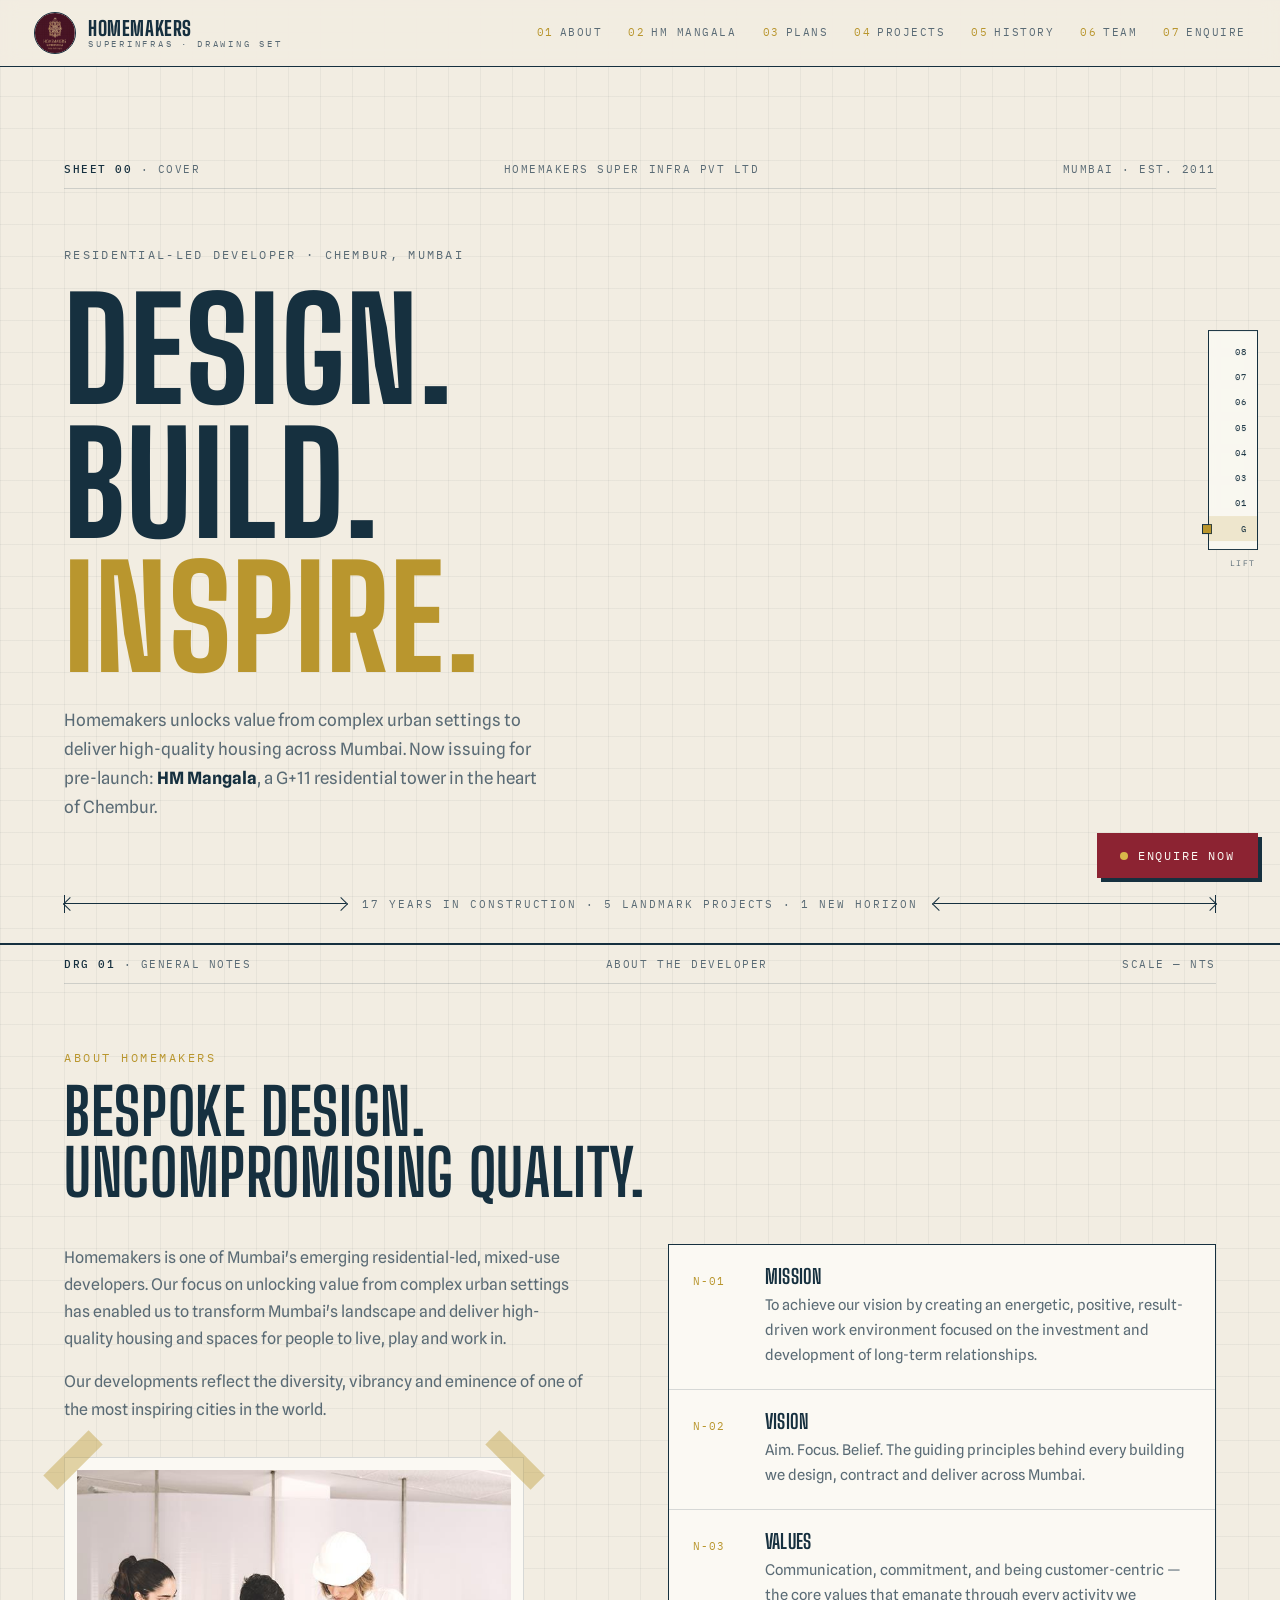
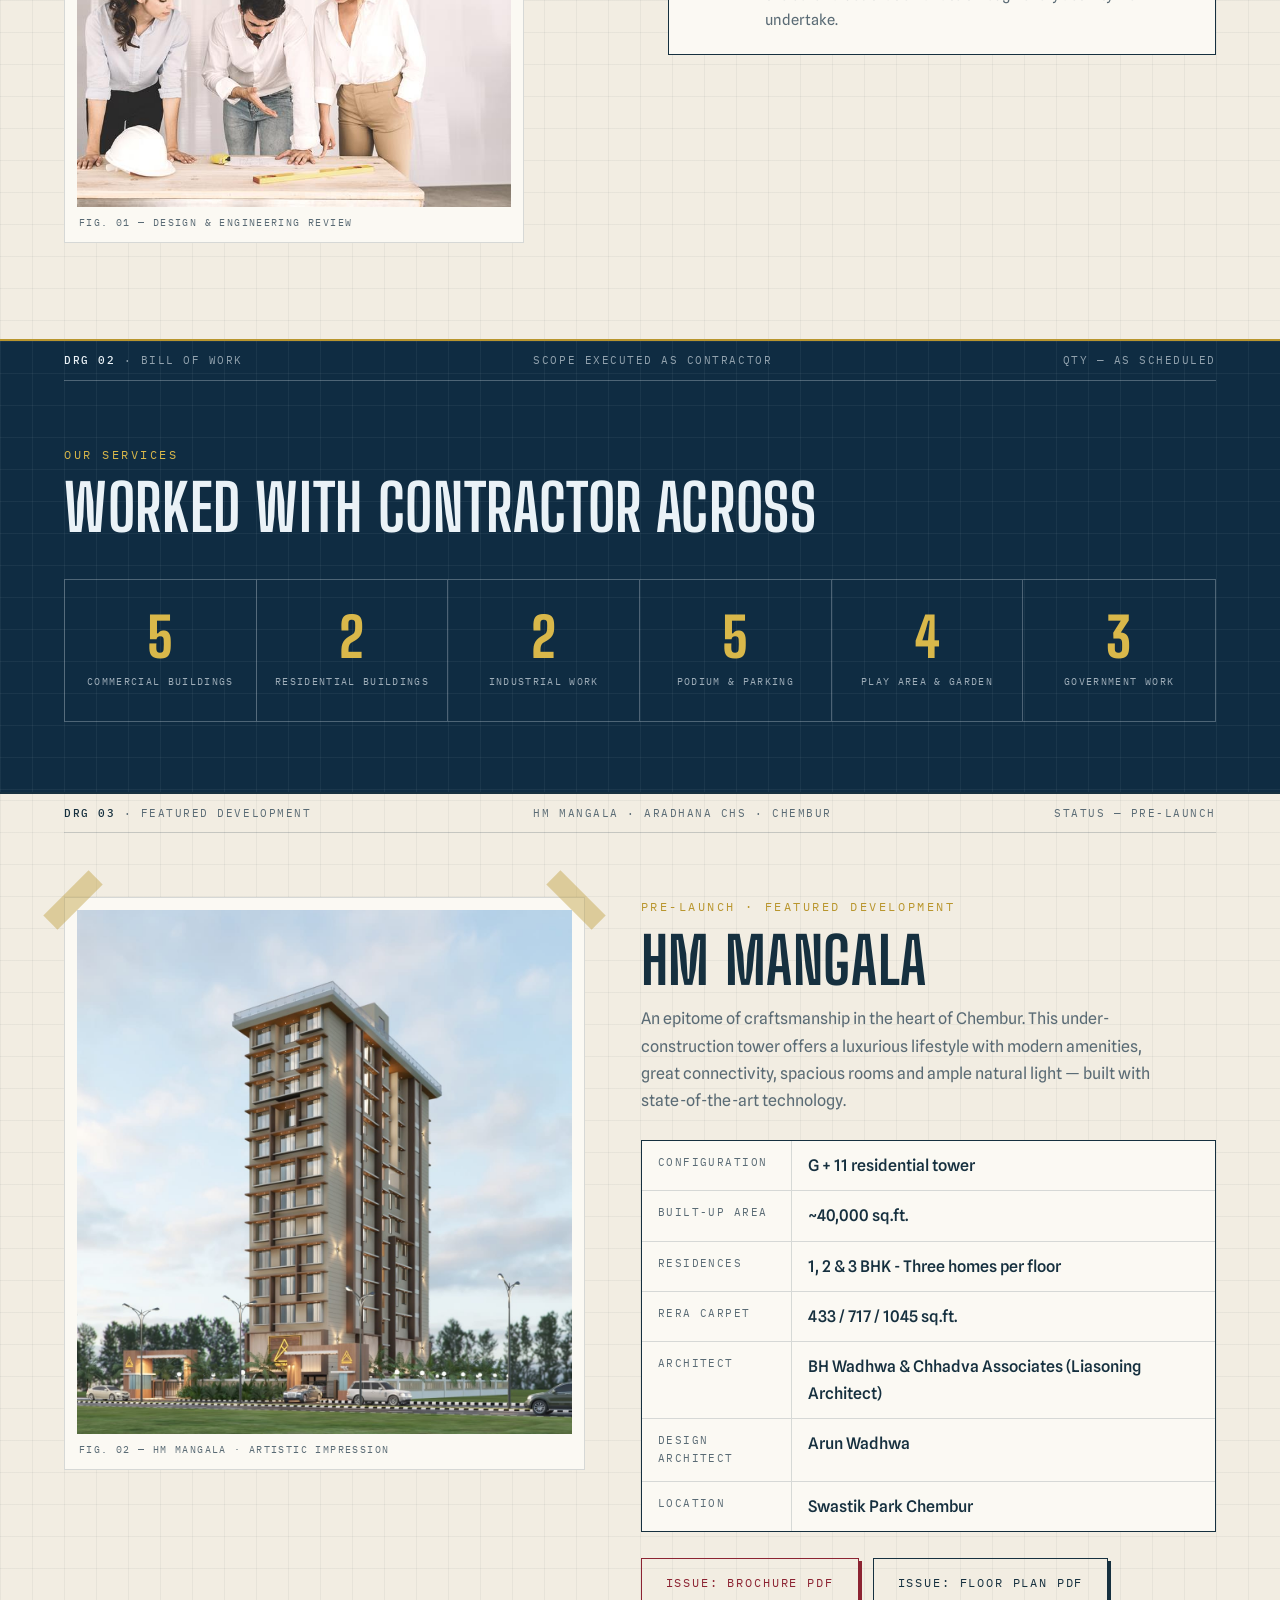
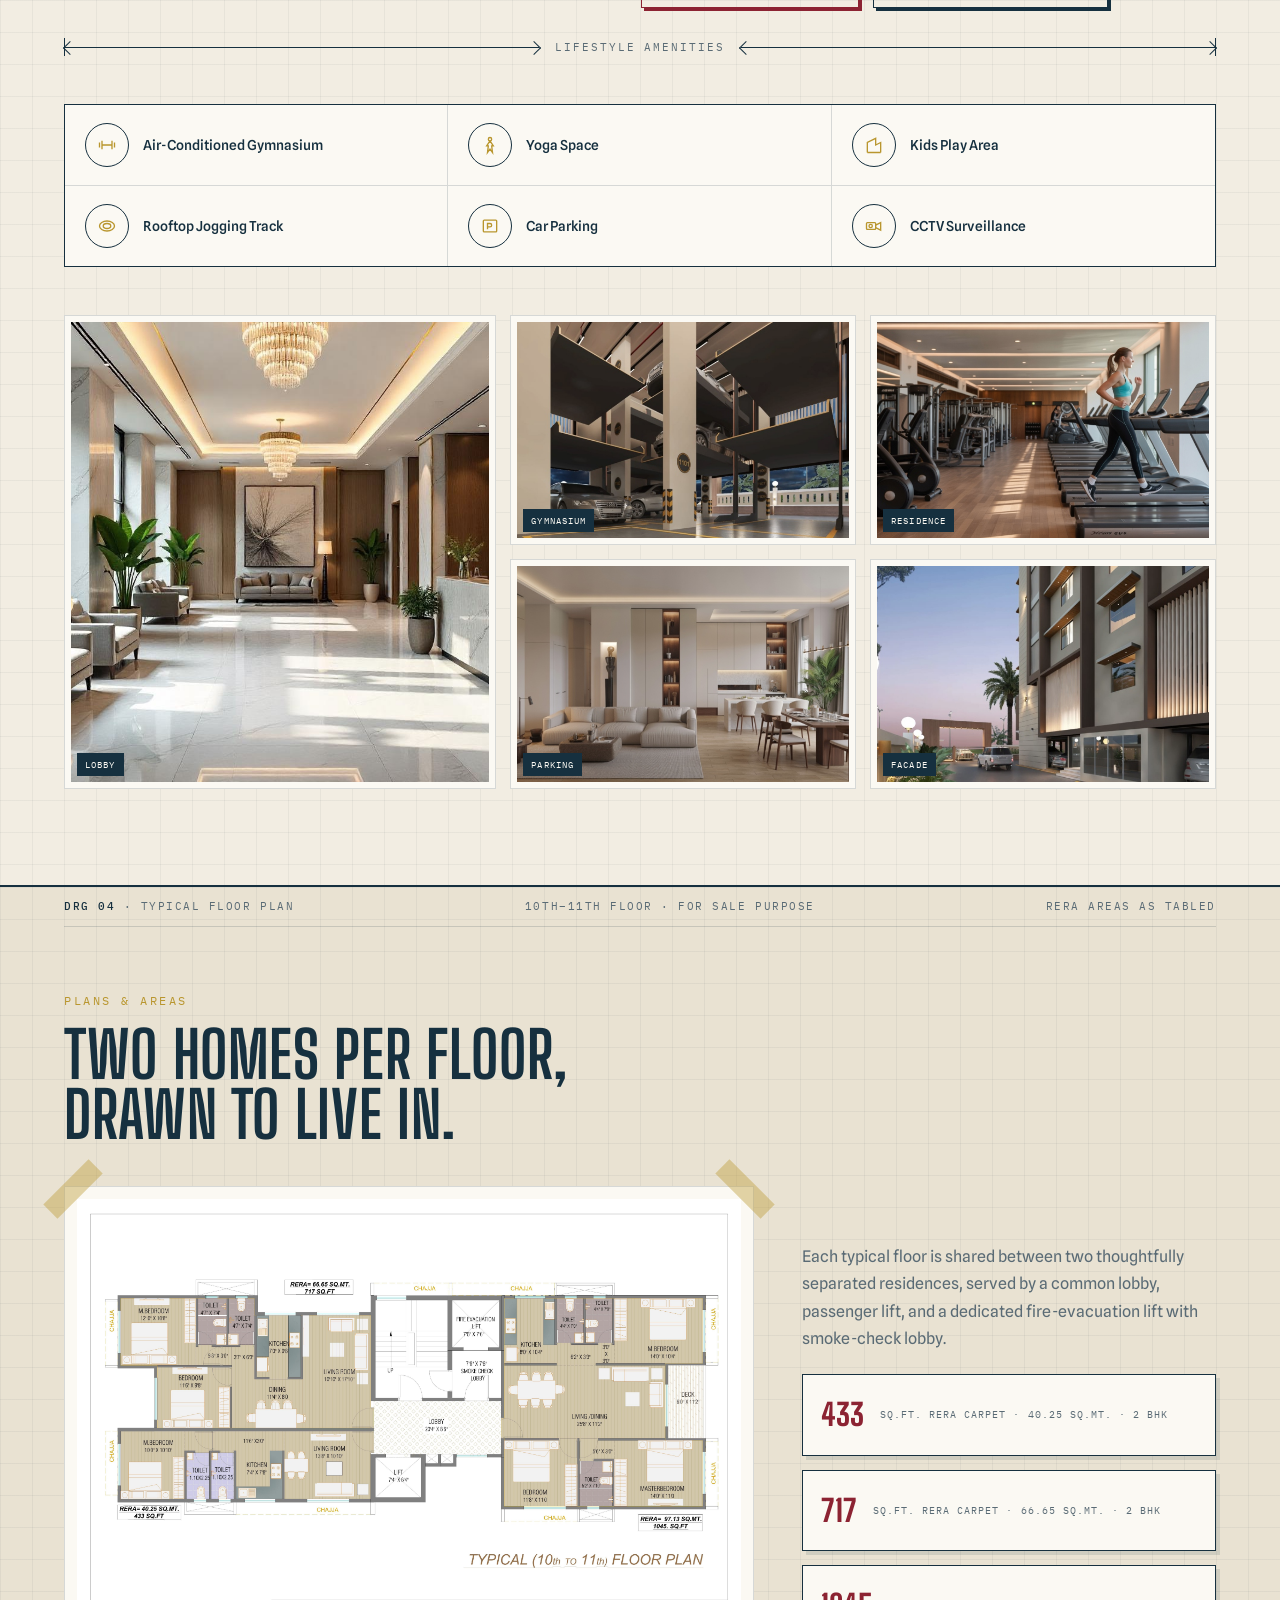
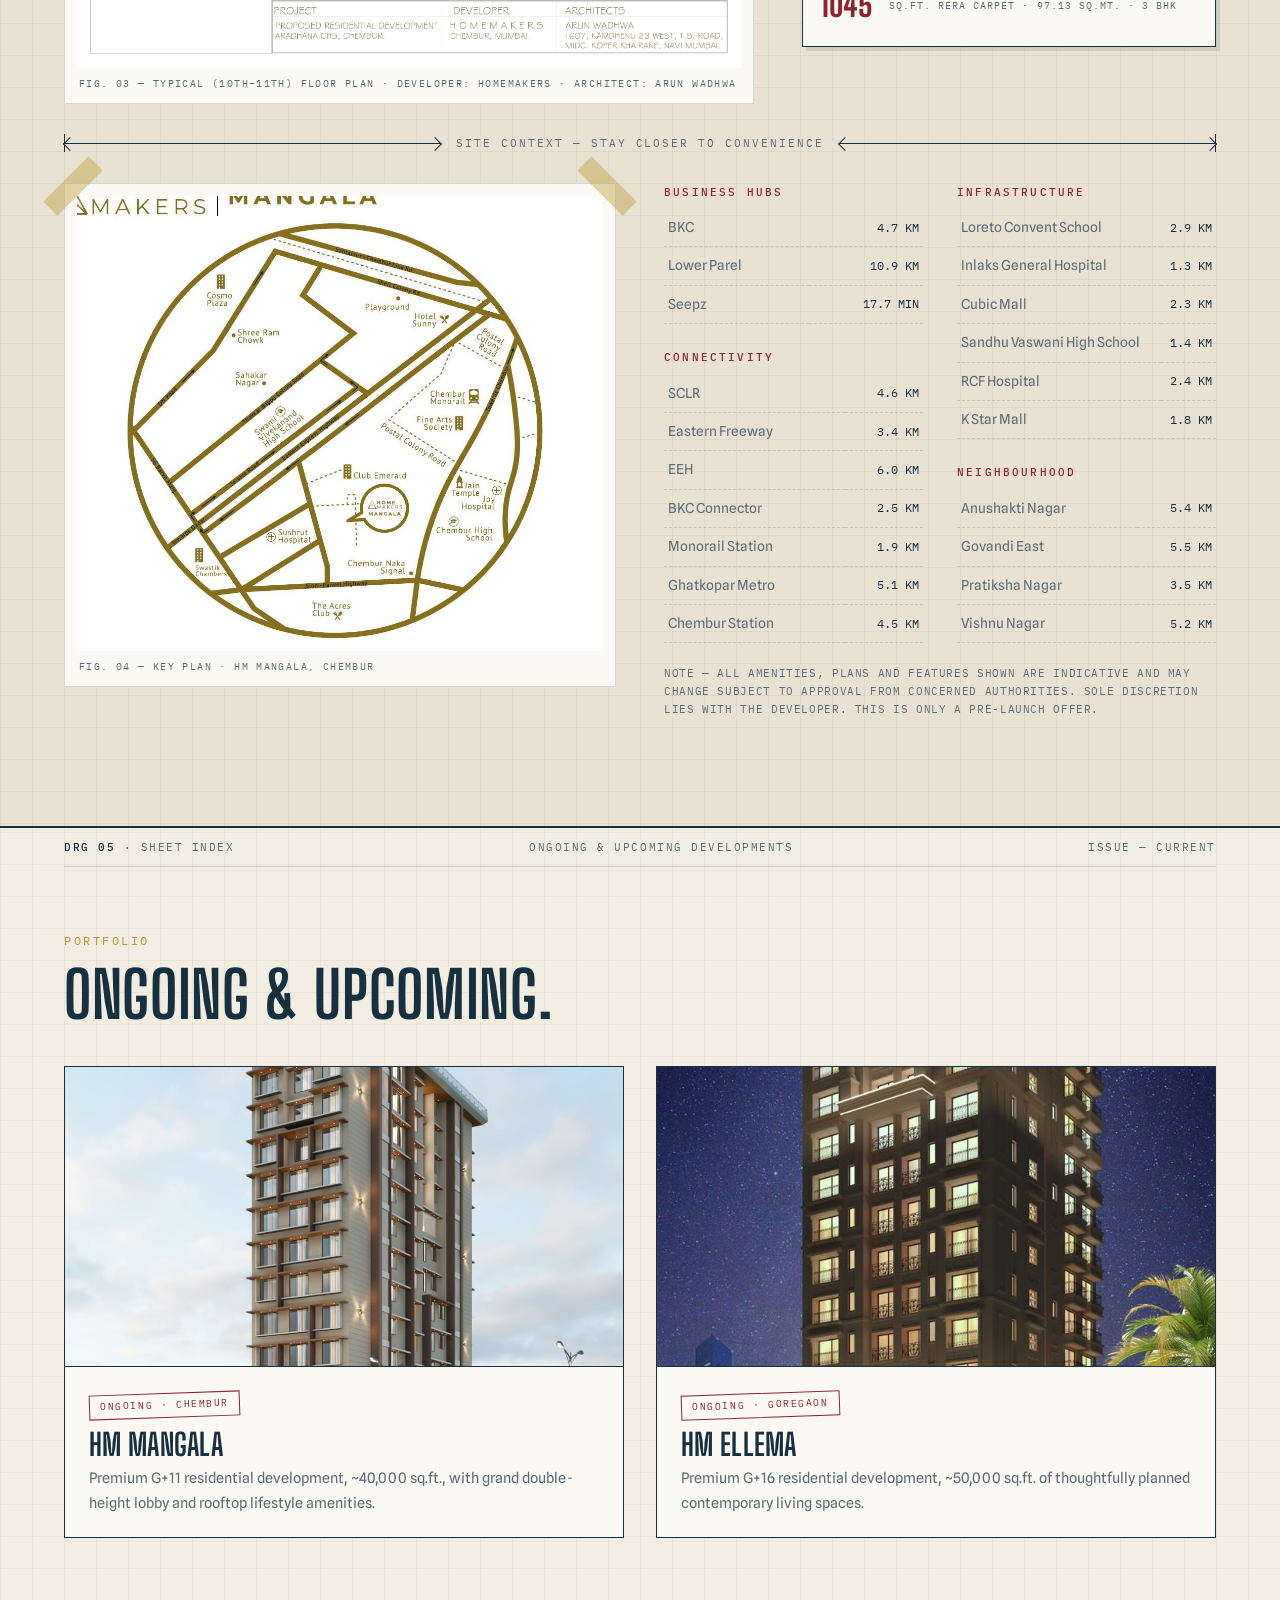
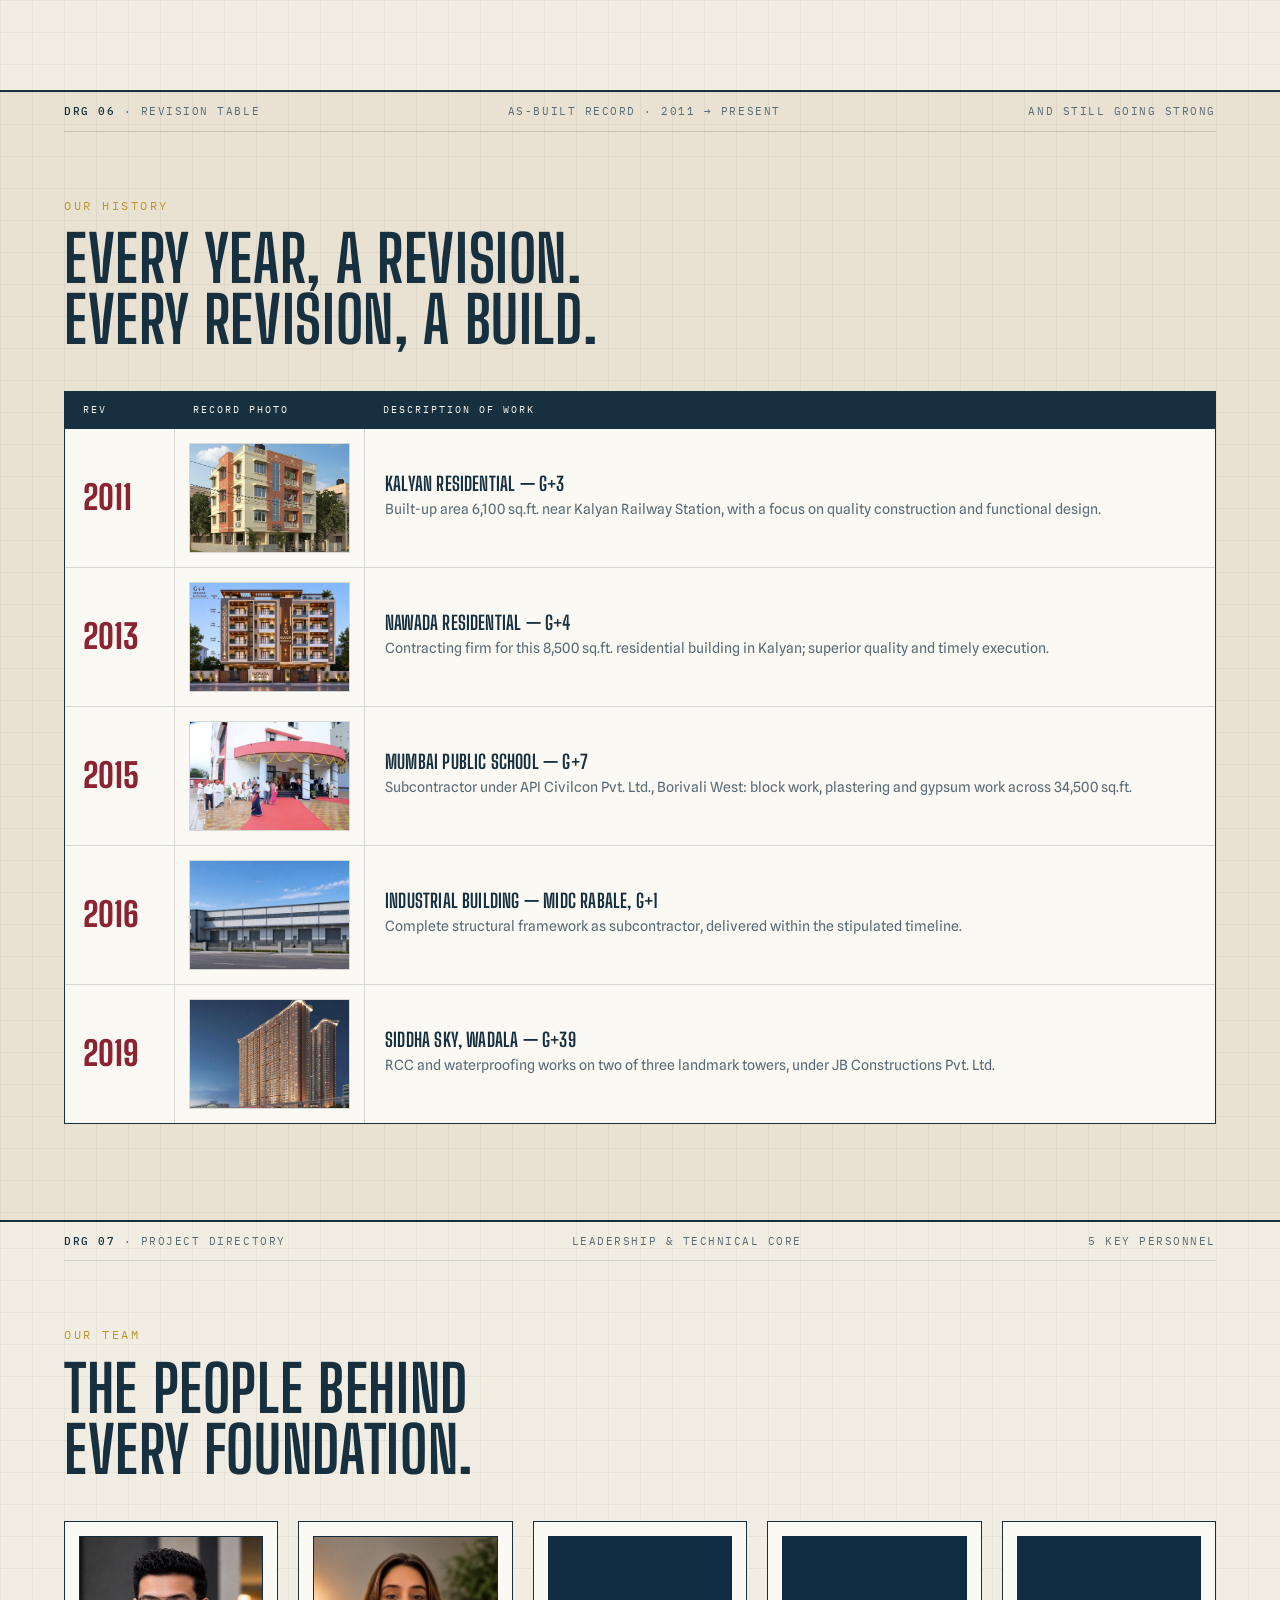
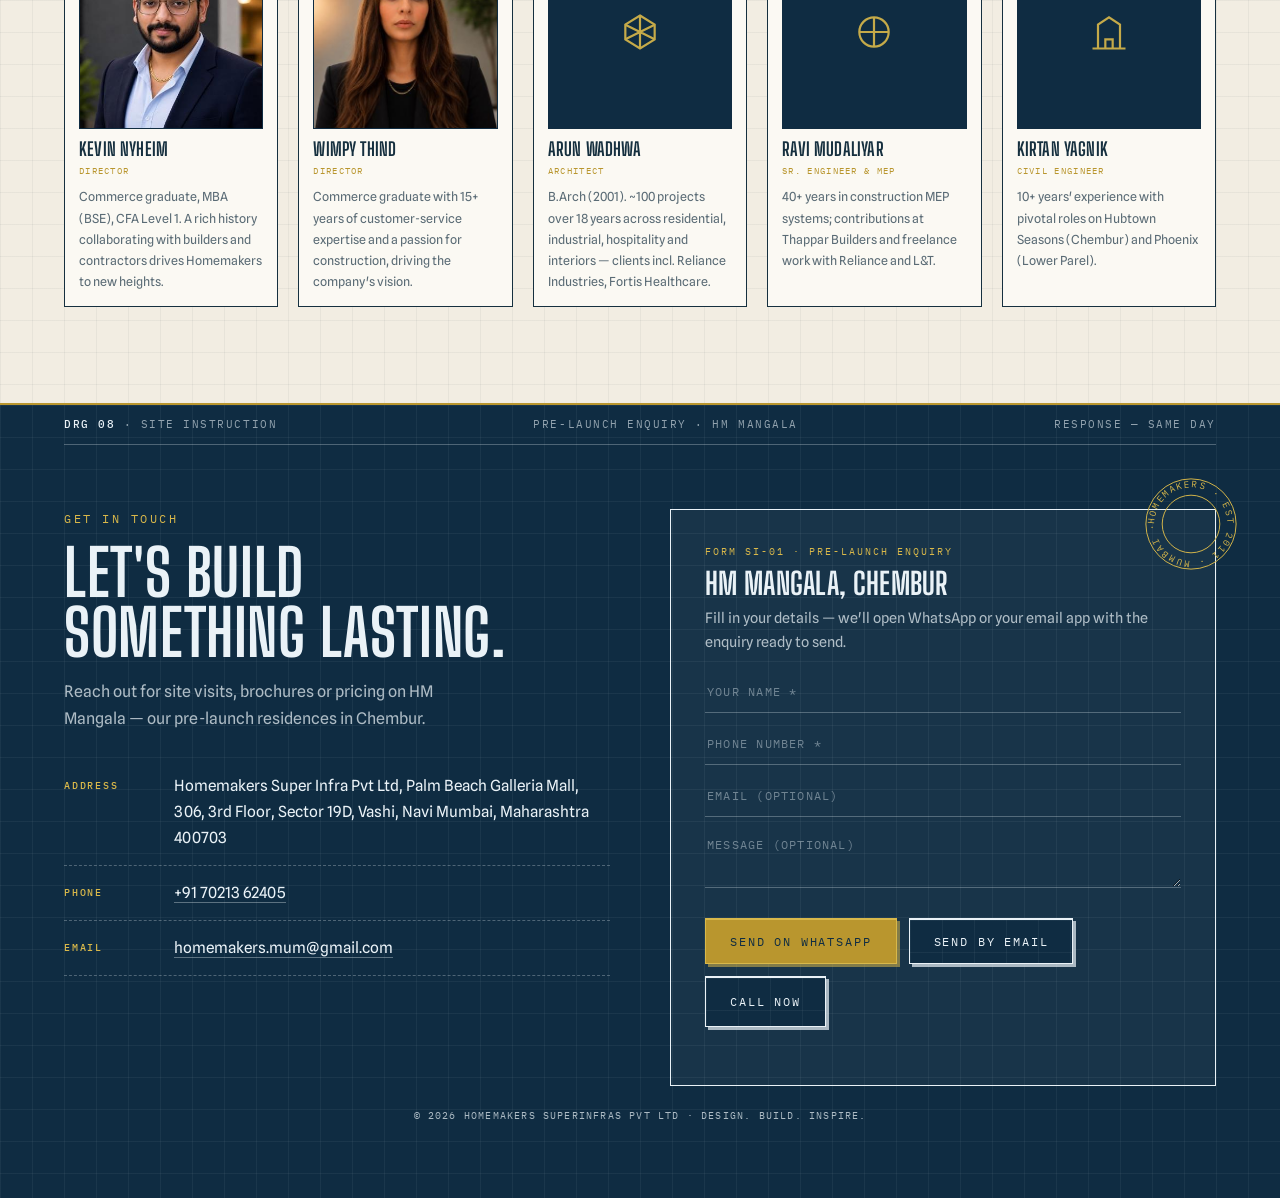
==== commit bc0bec4b: "Add files via upload updated index.html file with new features" ====
--- a/index.html
+++ b/index.html
@@ -280,6 +280,71 @@
 .reveal{opacity:0; transform:translateY(22px); transition:opacity .7s ease, transform .7s ease;}
 .reveal.in{opacity:1; transform:none;}
 
+/* ---------- floating enquire stamp ---------- */
+#enquireFab{
+  position:fixed; right:22px; bottom:22px; z-index:95;
+  display:inline-flex; align-items:center; gap:10px; cursor:pointer;
+  font-family:'IBM Plex Mono',monospace; font-size:.72rem; letter-spacing:.16em; text-transform:uppercase;
+  padding:14px 22px; border:1.5px solid var(--stamp); background:var(--stamp); color:var(--white);
+  box-shadow:4px 4px 0 var(--ink); transition:transform .15s ease, box-shadow .15s ease;
+}
+#enquireFab:hover{transform:translate(2px,2px); box-shadow:1px 1px 0 var(--ink);}
+#enquireFab .dot{width:8px; height:8px; border-radius:50%; background:var(--gold-bright); animation:blink 1.6s ease infinite;}
+@keyframes blink{0%,100%{opacity:1;}50%{opacity:.25;}}
+
+/* ---------- enquiry modal ---------- */
+#eqModal{
+  position:fixed; inset:0; z-index:120; display:none;
+  align-items:center; justify-content:center; padding:20px;
+  background:rgba(15,44,66,.72); backdrop-filter:blur(4px);
+}
+#eqModal.open{display:flex;}
+.modal-card{
+  width:100%; max-width:520px; max-height:92vh; overflow-y:auto;
+  background:var(--blue); color:var(--bp-text);
+  border:1.5px solid var(--bp-text); box-shadow:8px 8px 0 rgba(0,0,0,.35);
+  padding:30px 32px; position:relative;
+  background-image:
+    linear-gradient(rgba(240,246,250,.05) 1px, transparent 1px),
+    linear-gradient(90deg, rgba(240,246,250,.05) 1px, transparent 1px);
+  background-size:32px 32px;
+}
+.modal-card .fh{font-family:'IBM Plex Mono',monospace; font-size:.62rem; letter-spacing:.2em; text-transform:uppercase; color:var(--gold-bright); margin-bottom:8px;}
+.modal-card h3{font-size:1.9rem; margin-bottom:6px; color:var(--bp-text);}
+.modal-card p{color:rgba(234,242,247,.72); font-size:.88rem;}
+.modal-card input,.modal-card textarea{
+  width:100%; background:transparent; border:none; border-bottom:1.5px solid var(--bp-line);
+  color:var(--bp-text); font-family:'Spline Sans',sans-serif; font-size:.96rem;
+  padding:12px 2px; outline:none; margin-bottom:8px; resize:vertical;
+}
+.modal-card input::placeholder,.modal-card textarea::placeholder{color:rgba(234,242,247,.42); font-family:'IBM Plex Mono',monospace; font-size:.76rem; letter-spacing:.1em; text-transform:uppercase;}
+.modal-card input:focus,.modal-card textarea:focus{border-color:var(--gold-bright);}
+.modal-close{
+  position:absolute; top:14px; right:14px; cursor:pointer;
+  background:none; border:1.5px solid var(--bp-text); color:var(--bp-text);
+  font-family:'IBM Plex Mono',monospace; font-size:.72rem; letter-spacing:.1em;
+  padding:5px 11px; box-shadow:2px 2px 0 rgba(234,242,247,.5); text-transform:uppercase;
+}
+.modal-close:hover{background:rgba(234,242,247,.1);}
+.modal-done{text-align:center; padding:26px 6px 10px; display:none;}
+.modal-done .stamp{
+  display:inline-block; font-family:'IBM Plex Mono',monospace; font-size:.8rem; letter-spacing:.22em;
+  text-transform:uppercase; color:var(--gold-bright); border:2px solid var(--gold-bright);
+  padding:10px 20px; transform:rotate(-3deg); margin-bottom:16px;
+}
+@media (max-width:560px){
+  #enquireFab{right:14px; bottom:14px; padding:12px 16px;}
+  .modal-card{padding:26px 20px;}
+}
+
+/* ---------- visit counter ---------- */
+#visitCounter{
+  display:none; justify-content:center; align-items:center; gap:10px;
+  font-family:'IBM Plex Mono',monospace; font-size:.66rem; letter-spacing:.18em;
+  text-transform:uppercase; color:rgba(234,242,247,.55); margin-top:18px;
+}
+#visitCounter b{color:var(--gold-bright); font-weight:500; letter-spacing:.24em;}
+
 /* ---------- responsive ---------- */
 @media (max-width:1080px){
   .team-grid{grid-template-columns:repeat(3,1fr);}
@@ -349,61 +414,8 @@
         <p class="anno">Residential-led developer · Chembur, Mumbai</p>
         <h1><span class="ln">Design.</span><span class="ln">Build.</span><span class="ln gold">Inspire.</span></h1>
         <p class="lead">Homemakers unlocks value from complex urban settings to deliver high-quality housing across Mumbai. Now issuing for pre-launch: <strong style="color:var(--ink)">HM Mangala</strong>, a G+11 residential tower in the heart of Chembur.</p>
-        <div class="cta">
-          <a href="#mangala" class="btn gold">Open Drawing 02 — Mangala</a>
-          <a href="#contact" class="btn">Enquire Now</a>
-        </div>
-      </div>
-      <figure class="tower-fig">
-        <svg viewBox="0 0 340 500" fill="none" stroke="#16303F" stroke-width="1.5" class="draw" aria-label="Line drawing: G+11 elevation of HM Mangala">
-          <!-- ground -->
-          <line x1="10" y1="470" x2="330" y2="470" class="d1"/>
-          <!-- tower outline -->
-          <rect x="95" y="60" width="150" height="410" class="d1"/>
-          <!-- parapet -->
-          <rect x="85" y="46" width="170" height="14" class="d2"/>
-          <!-- floor lines + windows -->
-          <g class="d2">
-            <line x1="95" y1="94"  x2="245" y2="94"/><line x1="95" y1="128" x2="245" y2="128"/>
-            <line x1="95" y1="162" x2="245" y2="162"/><line x1="95" y1="196" x2="245" y2="196"/>
-            <line x1="95" y1="230" x2="245" y2="230"/><line x1="95" y1="264" x2="245" y2="264"/>
-            <line x1="95" y1="298" x2="245" y2="298"/><line x1="95" y1="332" x2="245" y2="332"/>
-            <line x1="95" y1="366" x2="245" y2="366"/><line x1="95" y1="400" x2="245" y2="400"/>
-            <line x1="95" y1="434" x2="245" y2="434"/>
-          </g>
-          <g class="d3" stroke-width="1.2">
-            <rect x="108" y="70"  width="26" height="16"/><rect x="157" y="70"  width="26" height="16"/><rect x="206" y="70"  width="26" height="16"/>
-            <rect x="108" y="104" width="26" height="16"/><rect x="157" y="104" width="26" height="16"/><rect x="206" y="104" width="26" height="16"/>
-            <rect x="108" y="138" width="26" height="16"/><rect x="157" y="138" width="26" height="16"/><rect x="206" y="138" width="26" height="16"/>
-            <rect x="108" y="172" width="26" height="16"/><rect x="157" y="172" width="26" height="16"/><rect x="206" y="172" width="26" height="16"/>
-            <rect x="108" y="206" width="26" height="16"/><rect x="157" y="206" width="26" height="16"/><rect x="206" y="206" width="26" height="16"/>
-            <rect x="108" y="240" width="26" height="16"/><rect x="157" y="240" width="26" height="16"/><rect x="206" y="240" width="26" height="16"/>
-            <rect x="108" y="274" width="26" height="16"/><rect x="157" y="274" width="26" height="16"/><rect x="206" y="274" width="26" height="16"/>
-            <rect x="108" y="308" width="26" height="16"/><rect x="157" y="308" width="26" height="16"/><rect x="206" y="308" width="26" height="16"/>
-            <rect x="108" y="342" width="26" height="16"/><rect x="157" y="342" width="26" height="16"/><rect x="206" y="342" width="26" height="16"/>
-            <rect x="108" y="376" width="26" height="16"/><rect x="157" y="376" width="26" height="16"/><rect x="206" y="376" width="26" height="16"/>
-            <rect x="108" y="410" width="26" height="16"/><rect x="157" y="410" width="26" height="16"/><rect x="206" y="410" width="26" height="16"/>
-          </g>
-          <!-- entrance (gold) -->
-          <rect x="152" y="438" width="36" height="32" stroke="#B9962E" stroke-width="2" class="d4"/>
-          <!-- dimension line right, with floor labels -->
-          <g class="d4">
-            <line x1="270" y1="60" x2="270" y2="470"/>
-            <line x1="264" y1="60" x2="276" y2="60"/><line x1="264" y1="470" x2="276" y2="470"/>
-          </g>
-          <g fill="#5A6B75" stroke="none" font-family="IBM Plex Mono, monospace" font-size="9">
-            <text x="282" y="66">RF</text><text x="282" y="98">11</text><text x="282" y="132">10</text>
-            <text x="282" y="166">09</text><text x="282" y="200">08</text><text x="282" y="234">07</text>
-            <text x="282" y="268">06</text><text x="282" y="302">05</text><text x="282" y="336">04</text>
-            <text x="282" y="370">03</text><text x="282" y="404">02</text><text x="282" y="438">01</text>
-            <text x="282" y="468">G</text>
-          </g>
-          <!-- setting sun / lotus mark -->
-          <circle cx="48" cy="110" r="26" stroke="#B9962E" class="d4"/>
-          <circle cx="48" cy="110" r="12" stroke="#B9962E" class="d4"/>
-        </svg>
-        <figcaption class="cap">FIG. 00 — HM MANGALA · G+11 ELEVATION · NOT TO SCALE</figcaption>
-      </figure>
+        
+      </div>
     </div>
     <div class="dim hero-foot">
       <span class="tick"></span><span class="rail"></span>
@@ -474,10 +486,11 @@
           <div class="spec" style="margin-top:26px;">
             <div class="row"><div class="k">Configuration</div><div class="v">G + 11 residential tower</div></div>
             <div class="row"><div class="k">Built-Up Area</div><div class="v">~40,000 sq.ft.</div></div>
-            <div class="row"><div class="k">Residences</div><div class="v">2 &amp; 3 BHK · two homes per typical floor</div></div>
+            <div class="row"><div class="k">Residences</div><div class="v">1, 2 &amp; 3 BHK - Three homes per floor</div></div>
             <div class="row"><div class="k">RERA Carpet</div><div class="v">433 / 717 / 1045 sq.ft.</div></div>
-            <div class="row"><div class="k">Architect</div><div class="v">Arun Wadhwa</div></div>
-            <div class="row"><div class="k">Location</div><div class="v">Chembur, Mumbai — near Chembur Naka</div></div>
+            <div class="row"><div class="k">Architect</div><div class="v">BH Wadhwa &amp; Chhadva Associates (Liasoning Architect)</div></div>
+			<div class="row"><div class="k">Design Architect</div><div class="v">Arun Wadhwa</div></div>
+            <div class="row"><div class="k">Location</div><div class="v">Swastik Park Chembur</div></div>
           </div>
           <div style="display:flex; gap:14px; flex-wrap:wrap; margin-top:26px;">
             <a href="docs/HM-Mangala-Brochure.pdf" download class="btn red">Issue: Brochure PDF</a>
@@ -486,7 +499,7 @@
         </div>
       </div>
 
-      <div class="dim"><span class="tick"></span><span class="rail"></span><span class="lbl">Legend — Lifestyle Amenities</span><span class="rail"></span><span class="tick"></span></div>
+      <div class="dim"><span class="tick"></span><span class="rail"></span><span class="lbl">Lifestyle Amenities</span><span class="rail"></span><span class="tick"></span></div>
 
       <div class="legend reveal">
         <div class="li"><span class="sym"><svg viewBox="0 0 24 24" fill="none" stroke="currentColor" stroke-width="1.6"><path d="M3 9v6M21 9v6M6 7v10M18 7v10M6 12h12"/></svg></span><span>Air-Conditioned Gymnasium</span></div>
@@ -595,12 +608,6 @@
           </div>
         </article>
       </div>
-      <div class="index-tbl reveal">
-        <div class="r"><div class="c no">UP-01</div><div class="c wh">Chembur</div><div class="c ds">Redevelopment — a 12-floor residential marvel, centrally located.</div></div>
-        <div class="r"><div class="c no">UP-02</div><div class="c wh">Andheri West</div><div class="c ds">Residential redevelopment soaring 16 floors; Homemakers as construction partner.</div></div>
-        <div class="r"><div class="c no">UP-03</div><div class="c wh">Andheri West</div><div class="c ds">Mixed-use development with residential and commercial spaces; construction partner.</div></div>
-        <div class="r"><div class="c no">UP-04</div><div class="c wh">Wadala</div><div class="c ds">Two residential buildings with commercial shops in a prime, thriving neighbourhood; construction partner.</div></div>
-      </div>
     </div>
   </div>
 </section>
@@ -674,7 +681,7 @@
           <p style="max-width:420px; margin-top:14px;">Reach out for site visits, brochures or pricing on HM Mangala — our pre-launch residences in Chembur.</p>
           <div style="margin-top:26px;">
             <div class="ci"><b>Address</b><span>Homemakers Super Infra Pvt Ltd, Palm Beach Galleria Mall, 306, 3rd Floor, Sector 19D, Vashi, Navi Mumbai, Maharashtra 400703</span></div>
-            <div class="ci"><b>Phone</b><span><a href="tel:+917021362405">+91 70213 62405</a> &nbsp;/&nbsp; <a href="tel:+919987836821">+91 99878 36821</a></span></div>
+            <div class="ci"><b>Phone</b><span><a href="tel:+917021362405">+91 70213 62405</a></span></div>
             <div class="ci"><b>Email</b><span><a href="mailto:homemakers.mum@gmail.com">homemakers.mum@gmail.com</a></span></div>
           </div>
         </div>
@@ -701,13 +708,8 @@
         </div>
       </div>
 
-      <!-- title block footer -->
-      <div class="tblock reveal">
-        <div class="cell"><span class="k">Project</span><span class="v">Proposed Residential Development — Aradhana CHS, Chembur (HM Mangala)</span></div>
-        <div class="cell"><span class="k">Developer</span><span class="v">Homemakers Super Infra Pvt Ltd, Vashi, Navi Mumbai</span></div>
-        <div class="cell"><span class="k">Architect</span><span class="v">Arun Wadhwa — Kamdhenu 23 West, MIDC Koper Khairane</span></div>
-        <div class="cell"><span class="k">Drawing Set</span><span class="v">SHEETS 00–08 · ISSUE: PRE-LAUNCH · © 2026</span></div>
-      </div>
+      
+      <div id="visitCounter" aria-label="Site visit counter"><span>Site Visits</span><b id="visitCount">—</b></div>
       <p class="copyright">© 2026 Homemakers Superinfras Pvt Ltd · Design. Build. Inspire.</p>
     </div>
   </div>
@@ -728,6 +730,181 @@
   </div>
   <div class="cap">Lift</div>
 </aside>
+
+<!-- ============ FLOATING ENQUIRE BUTTON ============ -->
+<button id="enquireFab" type="button" aria-haspopup="dialog" aria-controls="eqModal">
+  <span class="dot"></span>Enquire Now
+</button>
+
+<!-- ============ ENQUIRY POPUP (lead form) ============ -->
+<div id="eqModal" role="dialog" aria-modal="true" aria-labelledby="eqModalTitle">
+  <div class="modal-card">
+    <button type="button" class="modal-close" id="eqModalClose" aria-label="Close enquiry form">✕</button>
+    <div id="eqModalForm">
+      <div class="fh">Form SI-02 · Pre-Launch Lead</div>
+      <h3 id="eqModalTitle">Enquire — HM Mangala</h3>
+      <p>Share your details and our team will reach out the same day with pricing, brochures &amp; site-visit slots.</p>
+      <input type="text" id="mName" placeholder="Your name *" maxlength="80" autocomplete="name">
+      <input type="tel" id="mPhone" placeholder="Phone number *" maxlength="17" autocomplete="tel">
+      <input type="email" id="mEmail" placeholder="Email (optional)" maxlength="120" autocomplete="email">
+      <textarea id="mMsg" rows="2" placeholder="Message — e.g. 2 BHK, site visit this weekend (optional)" maxlength="600"></textarea>
+      <!-- honeypot: invisible to humans, bots auto-fill it and get silently rejected -->
+      <input type="text" id="mCompany" name="company" tabindex="-1" autocomplete="off"
+             style="position:absolute; left:-9999px; width:1px; height:1px; opacity:0;" aria-hidden="true">
+      <div style="display:flex; gap:12px; flex-wrap:wrap; margin-top:14px;">
+        <button type="button" id="mSubmit" class="btn bp gold">Submit Enquiry</button>
+        <button type="button" id="mWhatsApp" class="btn bp">WhatsApp Instead</button>
+      </div>
+      <p id="mStatus" class="eq-status" role="status"></p>
+    </div>
+    <div class="modal-done" id="eqModalDone">
+      <span class="stamp">Received · Lead Logged</span>
+      <h3>Thank you!</h3>
+      <p>Your enquiry has been sent to our sales team.<br>We'll contact you the same day.</p>
+      <button type="button" class="btn bp" id="eqModalDoneClose" style="margin-top:16px;">Close</button>
+    </div>
+  </div>
+</div>
+
+<!-- ════════════════════════════════════════════════════════════════
+     BACKEND CODE + SETUP — EVERYTHING YOU NEED IS IN THIS ONE FILE
+     ════════════════════════════════════════════════════════════════
+     The enquiry popup needs a tiny free backend (a static page cannot
+     send email by itself). The full backend code is embedded below in
+     the <script type="text/plain"> block — it never runs on this page;
+     it is here so this single file contains everything.
+
+     ONE-TIME SETUP (about 5 minutes):
+      1. Go to https://sheets.new (logged into the Google account that
+         should receive leads). Name the sheet "Homemakers Leads".
+      2. Menu: Extensions > Apps Script. Delete the sample code.
+      3. Copy EVERYTHING between the BACKEND-START and BACKEND-END
+         markers below and paste it into the Apps Script editor.
+         Check the LEAD_EMAIL line at the top. Save (Ctrl+S).
+      4. Click Deploy > New deployment > type: Web app
+           Execute as: Me   |   Who has access: Anyone
+         Click Deploy, authorize your account (if you see "Google
+         hasn't verified this app", click Advanced > Go to ... > Allow —
+         normal for your own personal scripts).
+      5. Copy the Web app URL (ends with /exec) and paste it into the
+         APPS_SCRIPT_URL line inside the main <script> further below.
+      6. Upload this file to GitHub, open the LIVE site, submit a test
+         enquiry. The lead arrives by email AND as a row in your Sheet.
+         The Sheet's "Stats" tab also powers the footer visit counter.
+
+     To change the lead inbox later: edit LEAD_EMAIL in Apps Script,
+     save, then Deploy > Manage deployments > edit > New version >
+     Deploy (the URL stays the same).
+     ════════════════════════════════════════════════════════════════ -->
+<script type="text/plain" id="google-apps-script-backend">
+/* ═══════════ BACKEND-START — copy from here ═══════════ */
+
+var LEAD_EMAIL  = 'thakuramit3572@gmail.com'; // where lead emails are sent
+var LEADS_SHEET = 'Leads';                    // tab name for stored leads
+var STATS_SHEET = 'Stats';                    // tab name for visit counter
+
+/* ═══ POST: receive an enquiry lead ═══ */
+function doPost(e) {
+  var lock = LockService.getScriptLock();
+  lock.tryLock(10000);
+  try {
+    var d = JSON.parse(e.postData.contents);
+
+    var name  = String(d.name  || '').trim().substring(0, 100);
+    var phone = String(d.phone || '').trim().substring(0, 20);
+    var email = String(d.email || '').trim().substring(0, 150);
+    var msg   = String(d.msg   || '').trim().substring(0, 1000);
+    var page  = String(d.page  || '').trim().substring(0, 300);
+    if (!name || !phone) {
+      return json({ success: false, message: 'Name and phone are required.' });
+    }
+    if (d.company) {           // honeypot: bots fill it, humans never see it
+      return json({ success: true });
+    }
+
+    /* 1) save to the Leads sheet first — a lead is never lost */
+    var ss = SpreadsheetApp.getActiveSpreadsheet();
+    var sh = ss.getSheetByName(LEADS_SHEET);
+    if (!sh) {
+      sh = ss.insertSheet(LEADS_SHEET);
+      sh.appendRow(['Timestamp', 'Name', 'Phone', 'Email', 'Message', 'Page']);
+      sh.getRange('A1:F1').setFontWeight('bold');
+      sh.setFrozenRows(1);
+    }
+    sh.appendRow([new Date(), name, phone, email, msg, page]);
+
+    /* 2) email the lead */
+    try {
+      MailApp.sendEmail({
+        to: LEAD_EMAIL,
+        subject: 'NEW LEAD - HM Mangala Pre-Launch Enquiry',
+        htmlBody:
+          '<h3 style="margin:0 0 12px;">New enquiry from the website</h3>' +
+          '<table border="1" cellpadding="8" cellspacing="0" style="border-collapse:collapse;font-family:sans-serif;font-size:14px;">' +
+          row('Name', name) + row('Phone', phone) +
+          row('Email', email || '(not provided)') +
+          row('Message', msg || '(no message)') +
+          row('Page', page) +
+          row('Received', new Date().toString()) +
+          '</table>' +
+          '<p style="color:#888;font-size:12px;">All leads are also saved in your Google Sheet.</p>'
+      });
+    } catch (mailErr) {
+      /* email quota hit — lead is already in the sheet, still a success */
+    }
+
+    return json({ success: true });
+  } catch (err) {
+    return json({ success: false, message: String(err) });
+  } finally {
+    lock.releaseLock();
+  }
+}
+
+function row(k, v) {
+  return '<tr><td style="background:#f4f4f4;font-weight:bold;">' + esc(k) +
+         '</td><td>' + esc(v) + '</td></tr>';
+}
+function esc(s) {
+  return String(s).replace(/&/g, '&amp;').replace(/</g, '&lt;').replace(/>/g, '&gt;');
+}
+
+/* ═══ GET: visit counter ═══ */
+function doGet(e) {
+  var action = (e && e.parameter && e.parameter.action) || '';
+  if (action === 'visit' || action === 'count') {
+    var lock = LockService.getScriptLock();
+    lock.tryLock(10000);
+    try {
+      var ss = SpreadsheetApp.getActiveSpreadsheet();
+      var sh = ss.getSheetByName(STATS_SHEET);
+      if (!sh) {
+        sh = ss.insertSheet(STATS_SHEET);
+        sh.getRange('A1').setValue('Site Visits');
+        sh.getRange('B1').setValue(0);
+      }
+      var cell  = sh.getRange('B1');
+      var count = Number(cell.getValue()) || 0;
+      if (action === 'visit') {
+        count += 1;
+        cell.setValue(count);
+      }
+      return json({ success: true, count: count });
+    } finally {
+      lock.releaseLock();
+    }
+  }
+  return json({ success: true, message: 'Homemakers backend is running.' });
+}
+
+function json(obj) {
+  return ContentService
+    .createTextOutput(JSON.stringify(obj))
+    .setMimeType(ContentService.MimeType.JSON);
+}
+
+/* ═══════════ BACKEND-END — copy up to here ═══════════ */
+</script>
 
 <script>
   // mobile nav
@@ -782,6 +959,159 @@
       encodeURIComponent('Pre-launch Enquiry - HM Mangala') + '&body=' + encodeURIComponent(t);
     eqStatusEl.textContent = 'Opening your email app with the enquiry…'; eqStatusEl.classList.add('ok');
   });
+
+  /* ============================================================
+     ENQUIRY POPUP + VISIT COUNTER — SELF-OWNED BACKEND
+     Powered by YOUR OWN Google Apps Script (free for life, no
+     third-party form service). EVERYTHING IS IN THIS ONE FILE:
+     the backend code + full setup steps are embedded just above
+     this <script> block — search this file for "BACKEND-START".
+
+     In short: create a Google Sheet → Extensions → Apps Script →
+     paste the embedded backend code → Deploy as Web app (Execute
+     as: Me, Access: Anyone) → copy the /exec URL → paste it below.
+
+     Every lead is then (1) emailed to you and (2) saved forever
+     in your Google Sheet. The same script also runs the visit
+     counter — no third-party counter dependency.
+     ============================================================ */
+  const APPS_SCRIPT_URL = 'PASTE-YOUR-APPS-SCRIPT-WEB-APP-URL-HERE'; // ends with /exec
+  const LEAD_EMAIL      = 'thakuramit3572@gmail.com'; // used only for the email-app fallback link
+
+  const eqModal   = document.getElementById('eqModal');
+  const mStatus   = document.getElementById('mStatus');
+  const mFormWrap = document.getElementById('eqModalForm');
+  const mDoneWrap = document.getElementById('eqModalDone');
+  const mSubmitBt = document.getElementById('mSubmit');
+
+  function openModal(){
+    mFormWrap.style.display = ''; mDoneWrap.style.display = 'none';
+    mStatus.textContent = ''; mStatus.className = 'eq-status';
+    eqModal.classList.add('open');
+    document.body.style.overflow = 'hidden';
+    setTimeout(() => document.getElementById('mName').focus(), 60);
+  }
+  function closeModal(){
+    eqModal.classList.remove('open');
+    document.body.style.overflow = '';
+  }
+  document.getElementById('enquireFab').addEventListener('click', openModal);
+  document.getElementById('eqModalClose').addEventListener('click', closeModal);
+  document.getElementById('eqModalDoneClose').addEventListener('click', closeModal);
+  eqModal.addEventListener('click', e => { if (e.target === eqModal) closeModal(); });
+  document.addEventListener('keydown', e => { if (e.key === 'Escape' && eqModal.classList.contains('open')) closeModal(); });
+
+  function modalDetails(){
+    const name  = document.getElementById('mName').value.trim();
+    const phone = document.getElementById('mPhone').value.trim();
+    const email = document.getElementById('mEmail').value.trim();
+    const msg   = document.getElementById('mMsg').value.trim();
+    mStatus.className = 'eq-status';
+    if (!name)  { mStatus.textContent = 'Please enter your name.'; mStatus.classList.add('err'); return null; }
+    if (!/^[+0-9 ()-]{8,17}$/.test(phone)) { mStatus.textContent = 'Please enter a valid phone number.'; mStatus.classList.add('err'); return null; }
+    if (email && !/^[^\s@]+@[^\s@]+\.[^\s@]+$/.test(email)) { mStatus.textContent = 'Please enter a valid email or leave it blank.'; mStatus.classList.add('err'); return null; }
+    return { name, phone, email, msg };
+  }
+
+  mSubmitBt.addEventListener('click', async () => {
+    const d = modalDetails(); if (!d) return;
+    if (APPS_SCRIPT_URL.indexOf('script.google.com') === -1) {
+      mStatus.textContent = 'Form backend not configured yet — please use WhatsApp below.';
+      mStatus.classList.add('err');
+      return;
+    }
+    mSubmitBt.disabled = true; mSubmitBt.textContent = 'Sending…';
+    mStatus.textContent = ''; mStatus.className = 'eq-status';
+
+    try {
+      // NOTE: no Content-Type header on purpose — the browser sends
+      // text/plain, which avoids a CORS preflight that Google Apps
+      // Script web apps cannot answer. The script parses the JSON body.
+      const res = await fetch(APPS_SCRIPT_URL, {
+        method: 'POST',
+        body: JSON.stringify({
+          name: d.name,
+          phone: d.phone,
+          email: d.email,
+          msg: d.msg,
+          page: window.location.href,
+          company: document.getElementById('mCompany').value // honeypot — humans leave it empty
+        })
+      });
+      let out = {};
+      try { out = await res.json(); } catch (e) { /* non-JSON response */ }
+      if (res.ok && out.success === true) {
+        mFormWrap.style.display = 'none';
+        mDoneWrap.style.display = 'block';
+        document.getElementById('mName').value = '';
+        document.getElementById('mPhone').value = '';
+        document.getElementById('mEmail').value = '';
+        document.getElementById('mMsg').value = '';
+      } else {
+        const why = (out && out.message) ? String(out.message) : ('HTTP ' + res.status);
+        mStatus.innerHTML = 'Not sent (' + why.replace(/[<>]/g, '') +
+          '). Tap "WhatsApp Instead" below, or ' +
+          '<a href="#" id="mMailtoFallback" style="text-decoration:underline; color:var(--gold-bright);">send by email app</a>.';
+        mStatus.classList.add('err');
+        wireMailtoFallback(d);
+      }
+    } catch (err) {
+      mStatus.innerHTML = 'Could not reach the form service — tap "WhatsApp Instead" below, or ' +
+        '<a href="#" id="mMailtoFallback" style="text-decoration:underline; color:var(--gold-bright);">send by email app</a>.';
+      mStatus.classList.add('err');
+      wireMailtoFallback(d);
+    } finally {
+      mSubmitBt.disabled = false; mSubmitBt.textContent = 'Submit Enquiry';
+    }
+  });
+
+  // opens the visitor's email app with the lead pre-filled (last-resort fallback)
+  function wireMailtoFallback(d){
+    const a = document.getElementById('mMailtoFallback');
+    if (!a) return;
+    a.addEventListener('click', ev => {
+      ev.preventDefault();
+      let body = 'Pre-launch enquiry - HM Mangala, Chembur\nName: ' + d.name + '\nPhone: ' + d.phone;
+      if (d.email) body += '\nEmail: ' + d.email;
+      if (d.msg)   body += '\nMessage: ' + d.msg;
+      window.location.href = 'mailto:' + LEAD_EMAIL +
+        '?subject=' + encodeURIComponent('NEW LEAD - HM Mangala Pre-Launch Enquiry') +
+        '&body=' + encodeURIComponent(body);
+    });
+  }
+
+  // WhatsApp fallback from the popup
+  document.getElementById('mWhatsApp').addEventListener('click', () => {
+    const d = modalDetails(); if (!d) return;
+    let text = 'Pre-launch enquiry - HM Mangala, Chembur\nName: ' + d.name + '\nPhone: ' + d.phone;
+    if (d.email) text += '\nEmail: ' + d.email;
+    if (d.msg)   text += '\nMessage: ' + d.msg;
+    window.open('https://wa.me/917021362405?text=' + encodeURIComponent(text), '_blank');
+    mStatus.textContent = 'Opening WhatsApp with your enquiry…'; mStatus.classList.add('ok');
+  });
+
+  /* ============================================================
+     VISIT COUNTER — served by YOUR OWN Apps Script (same URL as
+     the form). Counts one visit per browser session (refreshes
+     don't inflate it). The running total lives in the "Stats"
+     tab of your Google Sheet — yours forever, no third party.
+     If the backend is unreachable or not configured yet, the
+     counter simply stays hidden; the page is never broken by it.
+     ============================================================ */
+  (function(){
+    if (APPS_SCRIPT_URL.indexOf('script.google.com') === -1) return; // not configured yet
+    const action = sessionStorage.getItem('hmVisited') ? 'count' : 'visit';
+    fetch(APPS_SCRIPT_URL + '?action=' + action)
+      .then(r => r.json())
+      .then(data => {
+        if (!data || data.success !== true || typeof data.count !== 'number') return;
+        sessionStorage.setItem('hmVisited', '1');
+        document.getElementById('visitCount').textContent =
+          String(data.count).padStart(5, '0');
+        document.getElementById('visitCounter').style.display = 'flex';
+      })
+      .catch(() => {}); // fail silently — footer stays clean
+  })();
 </script>
 </body>
 </html>
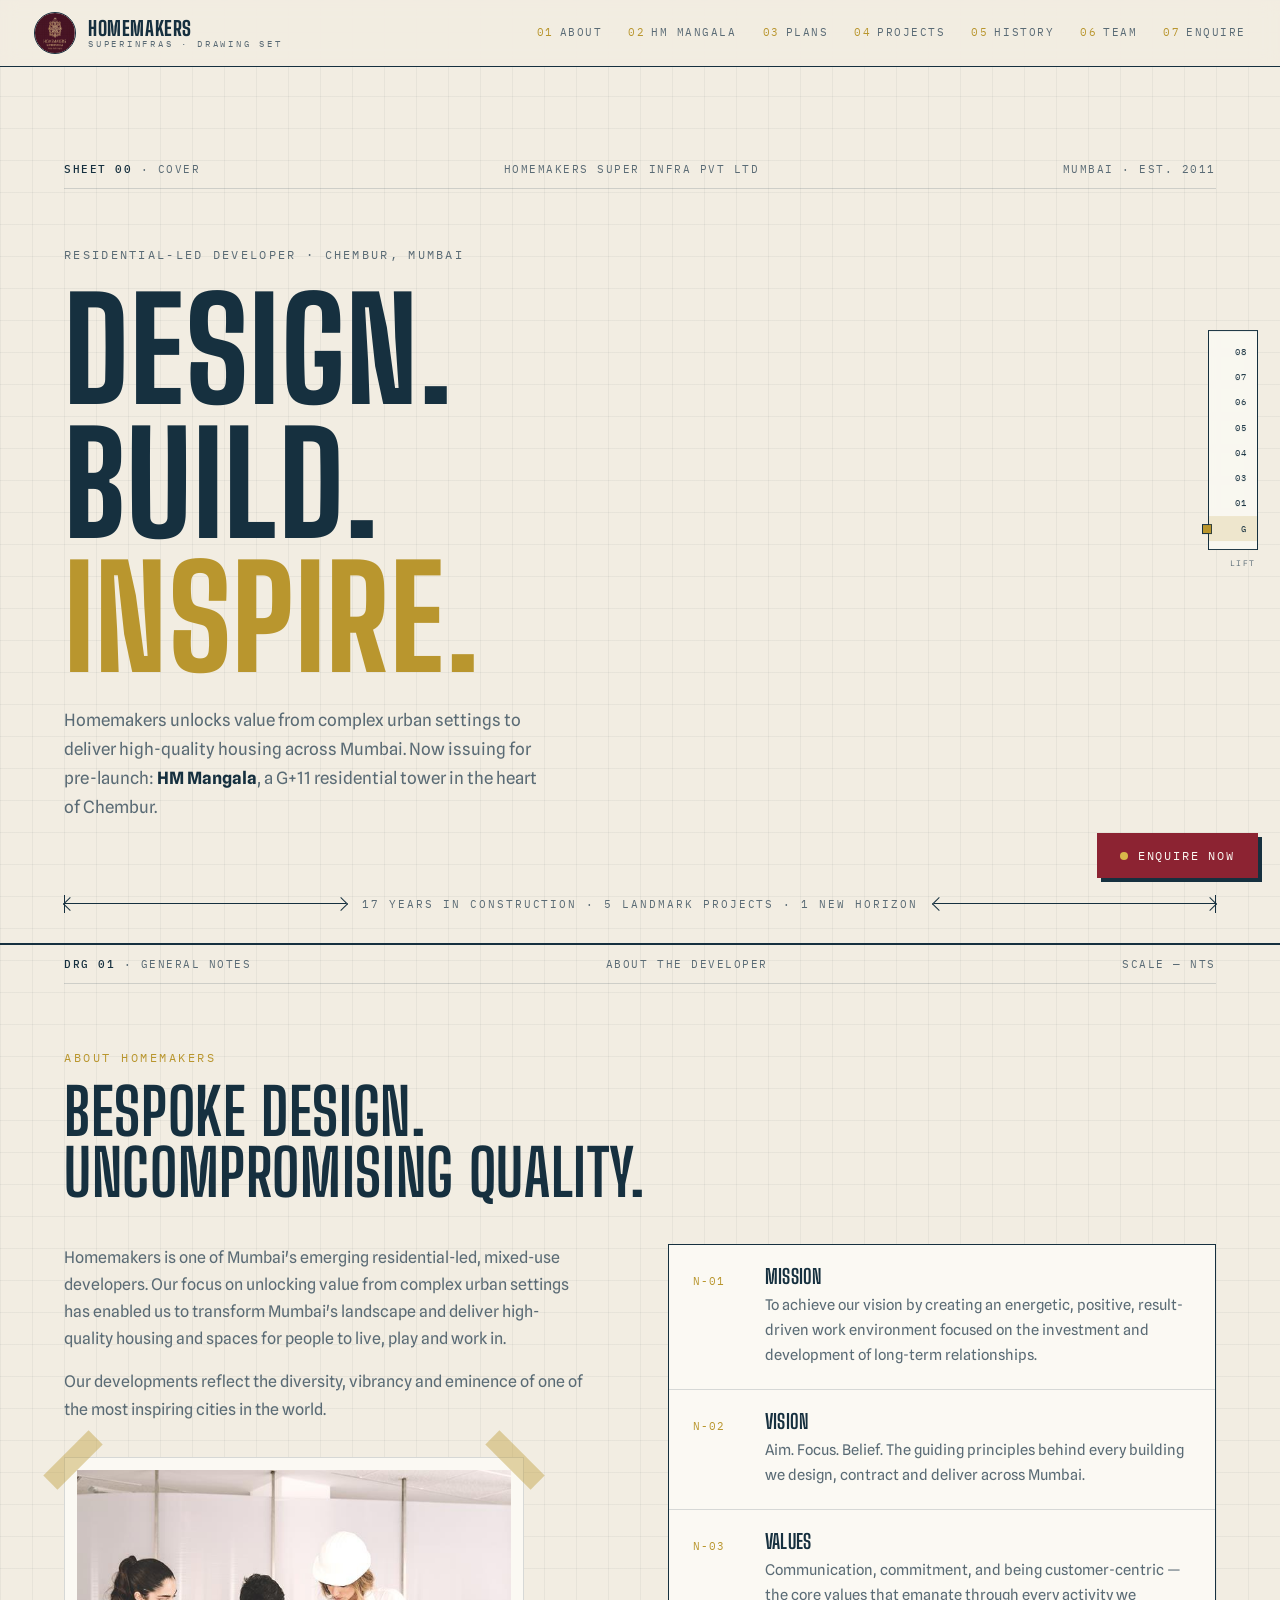
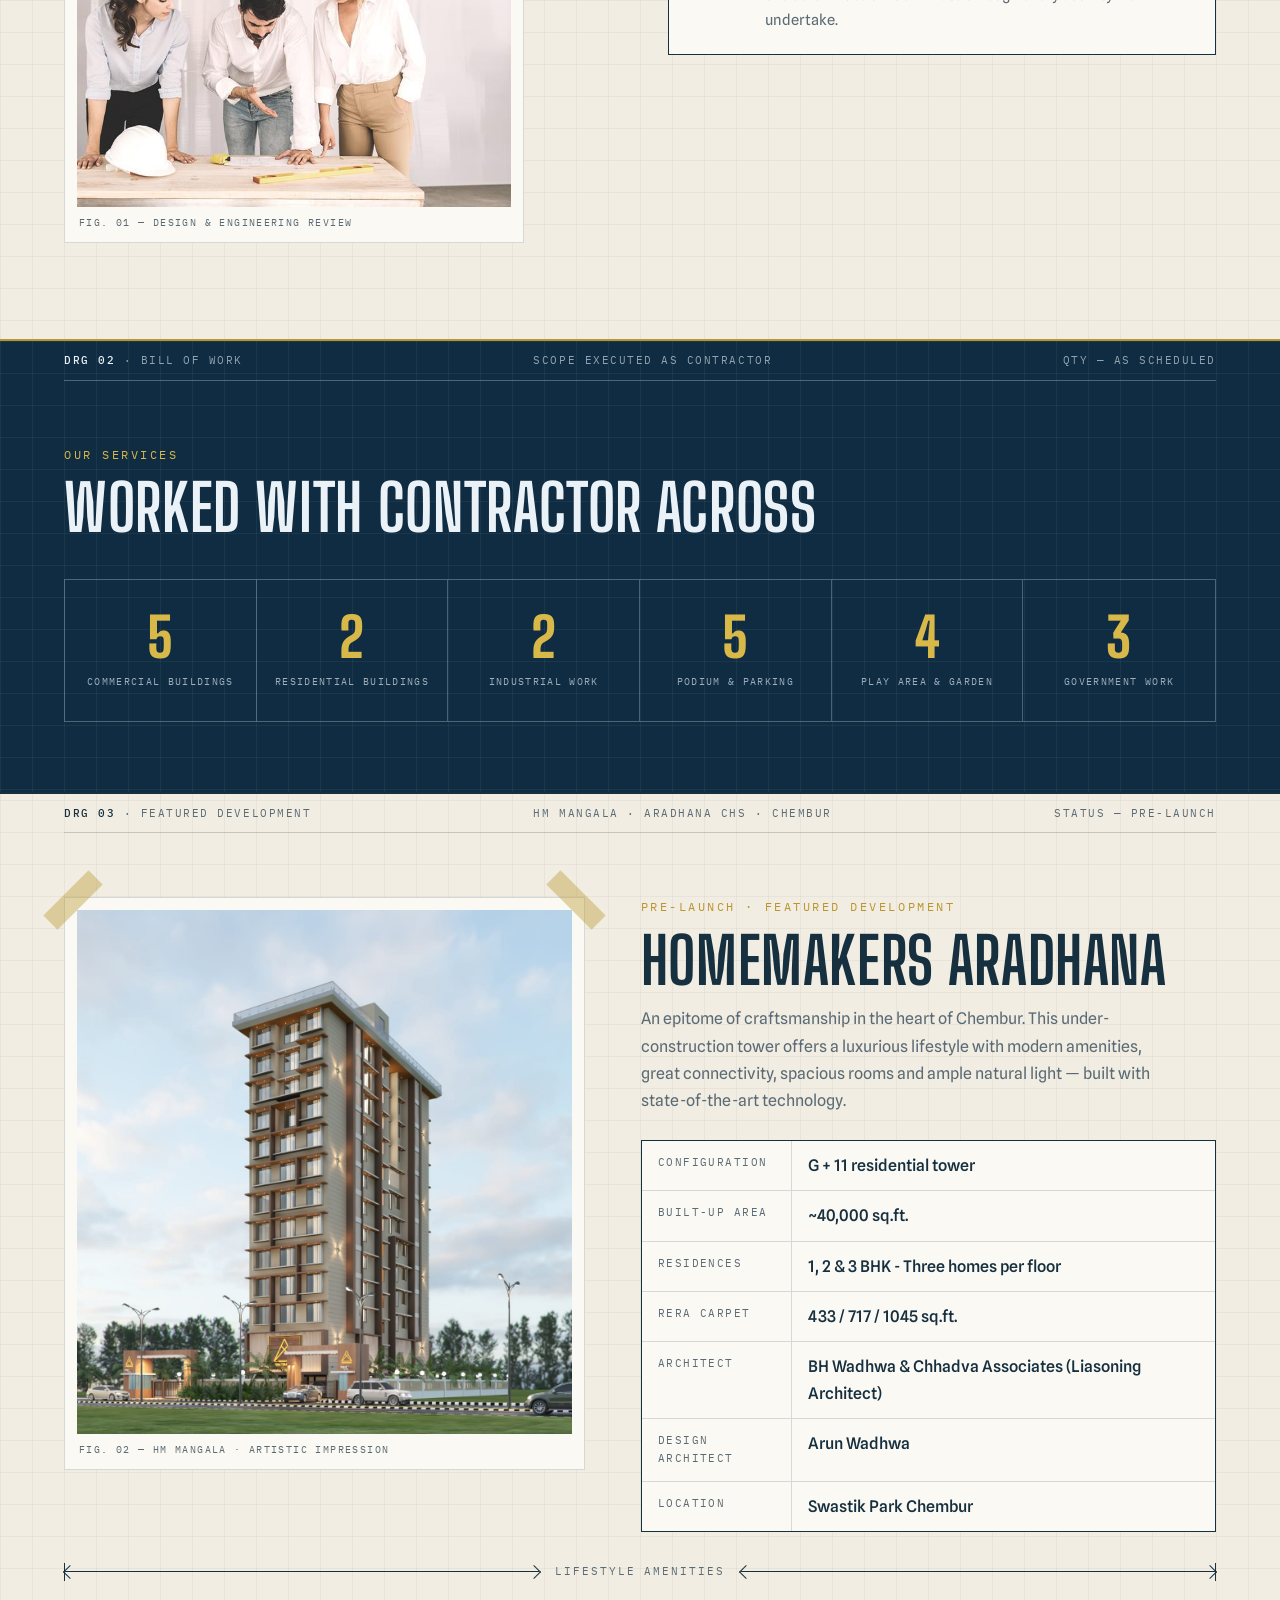
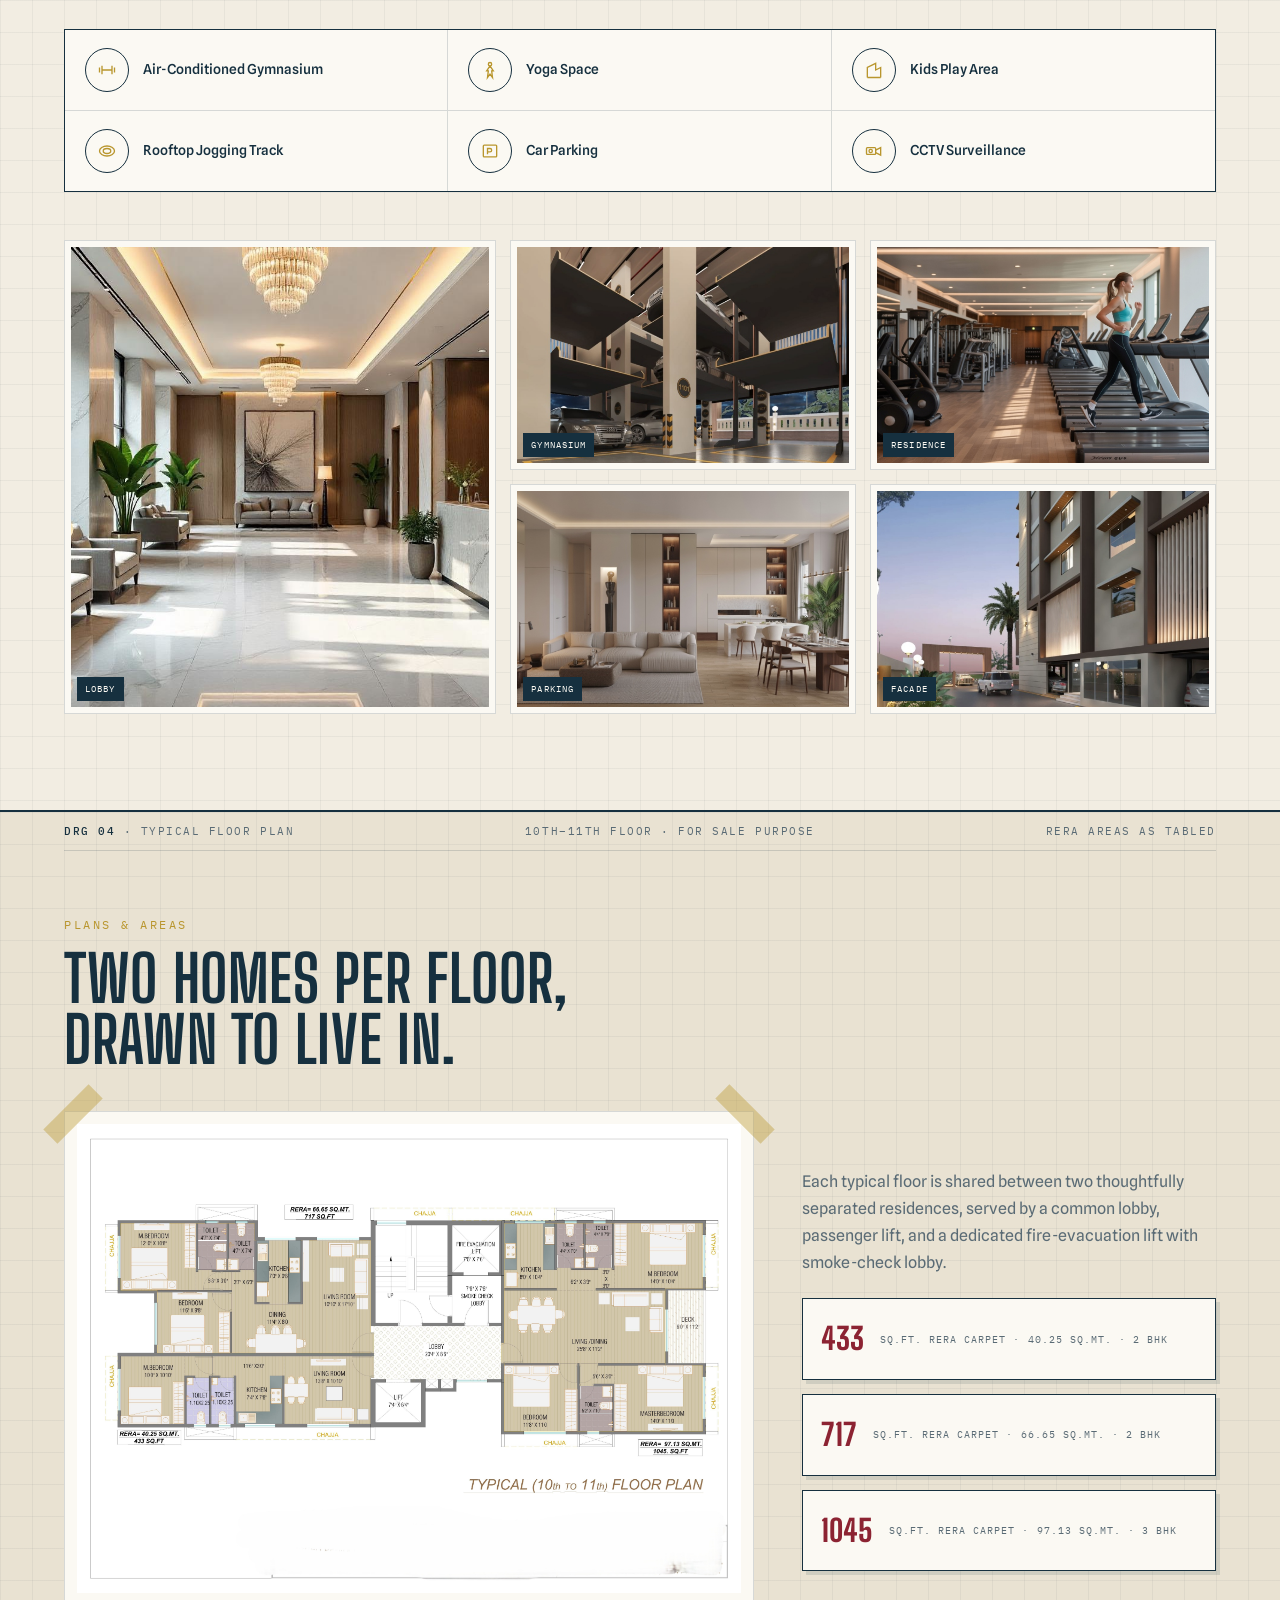
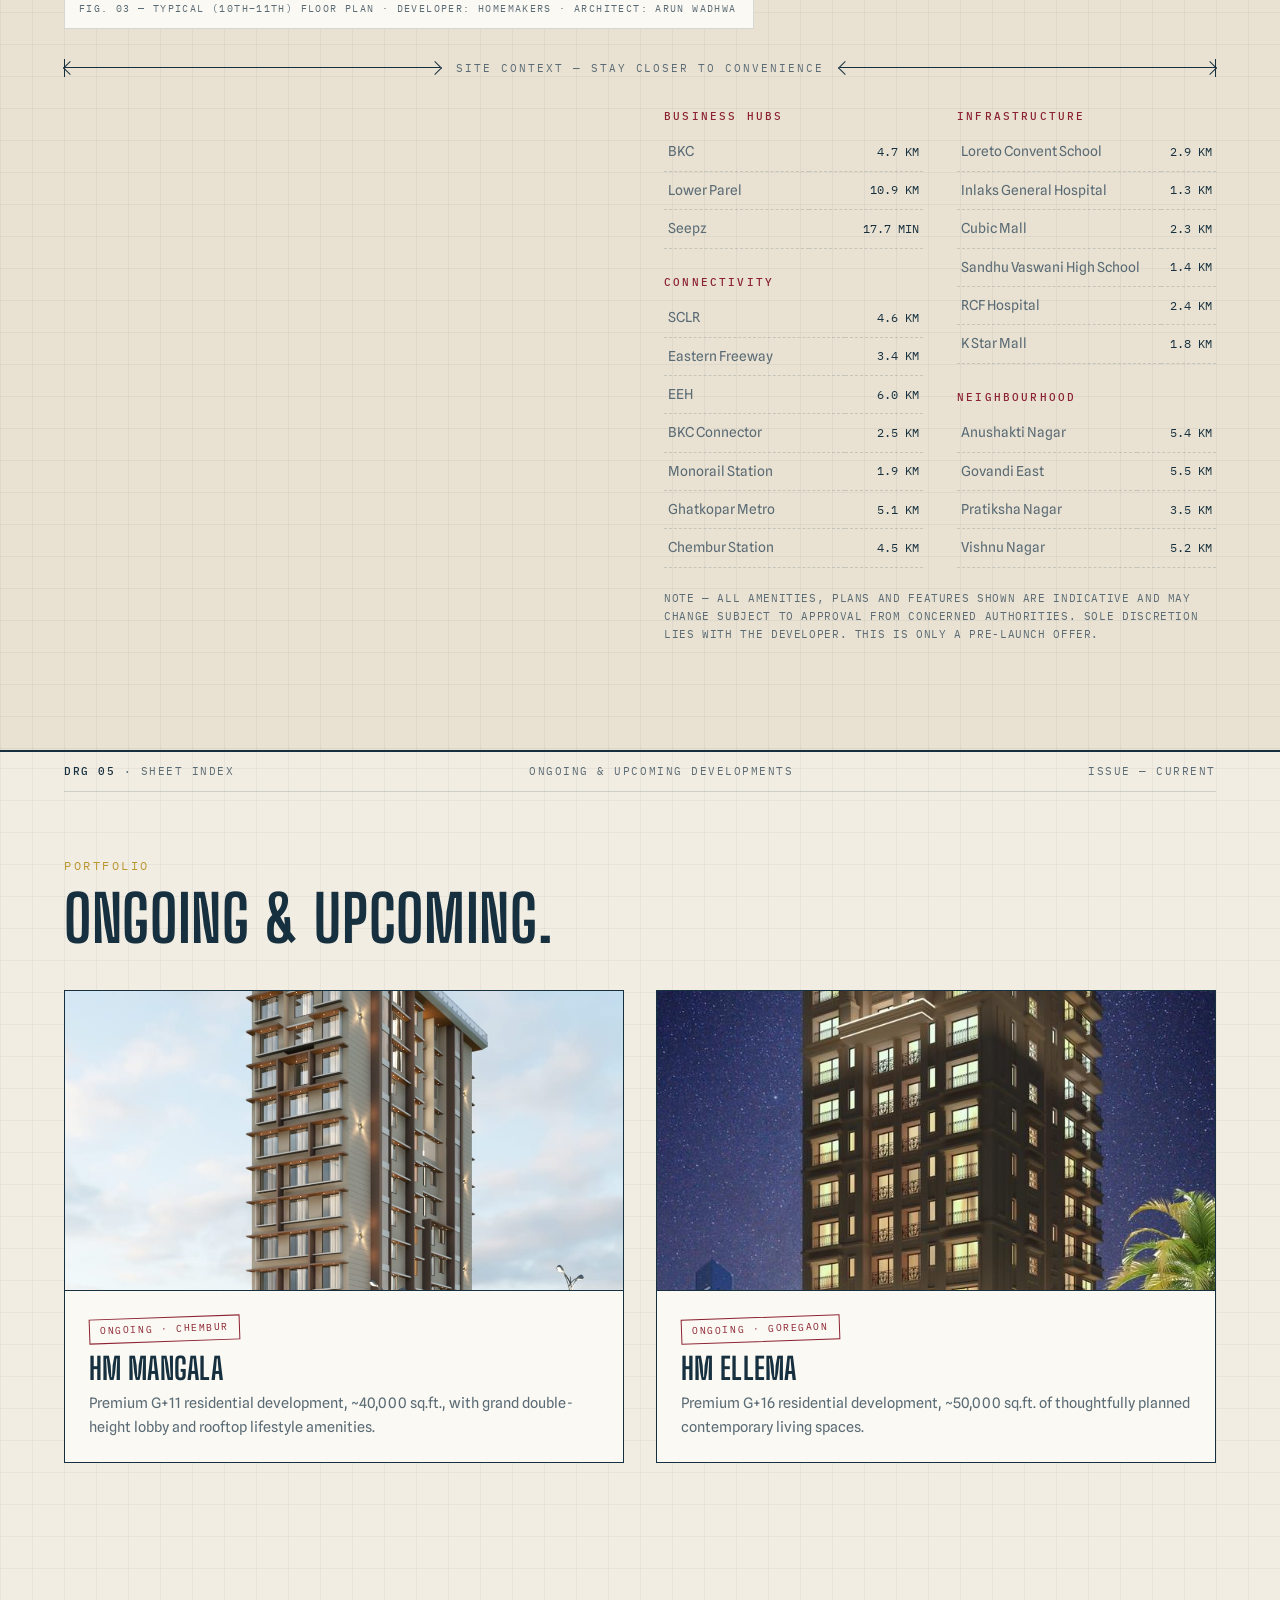
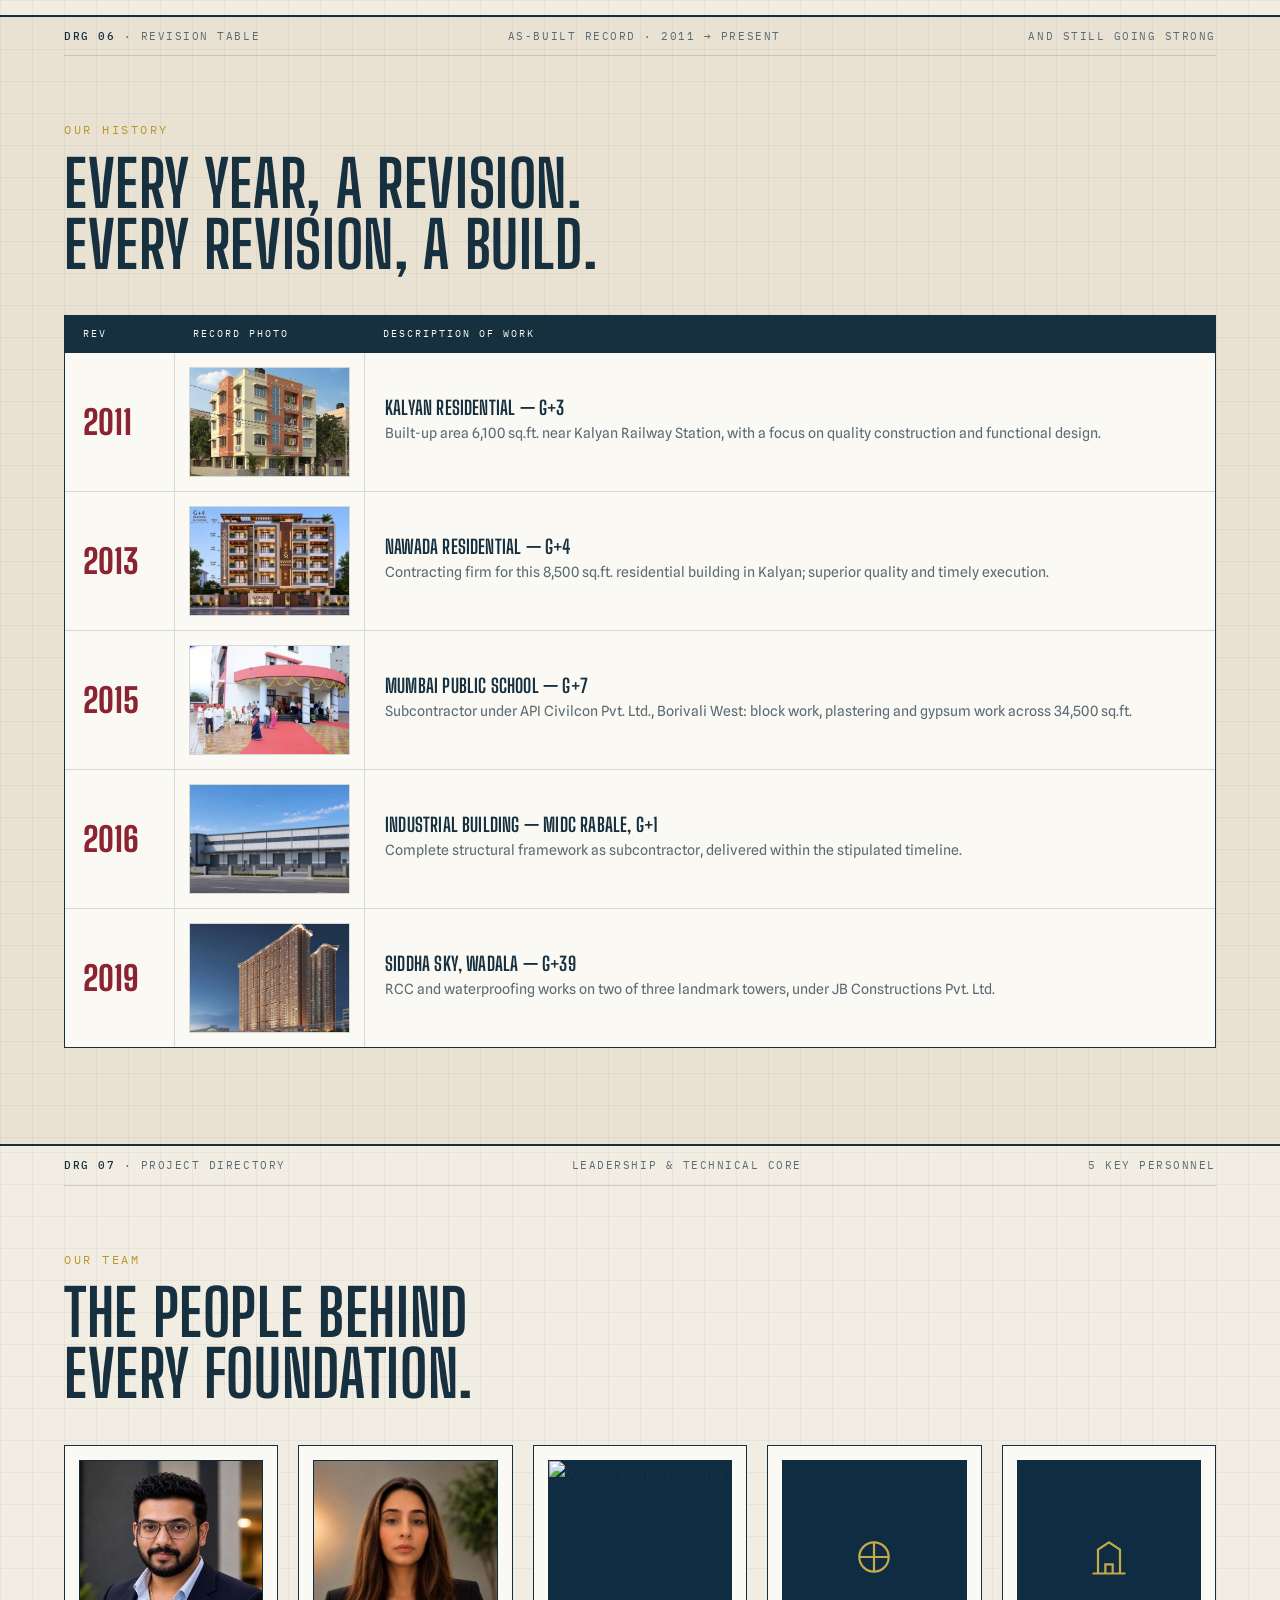
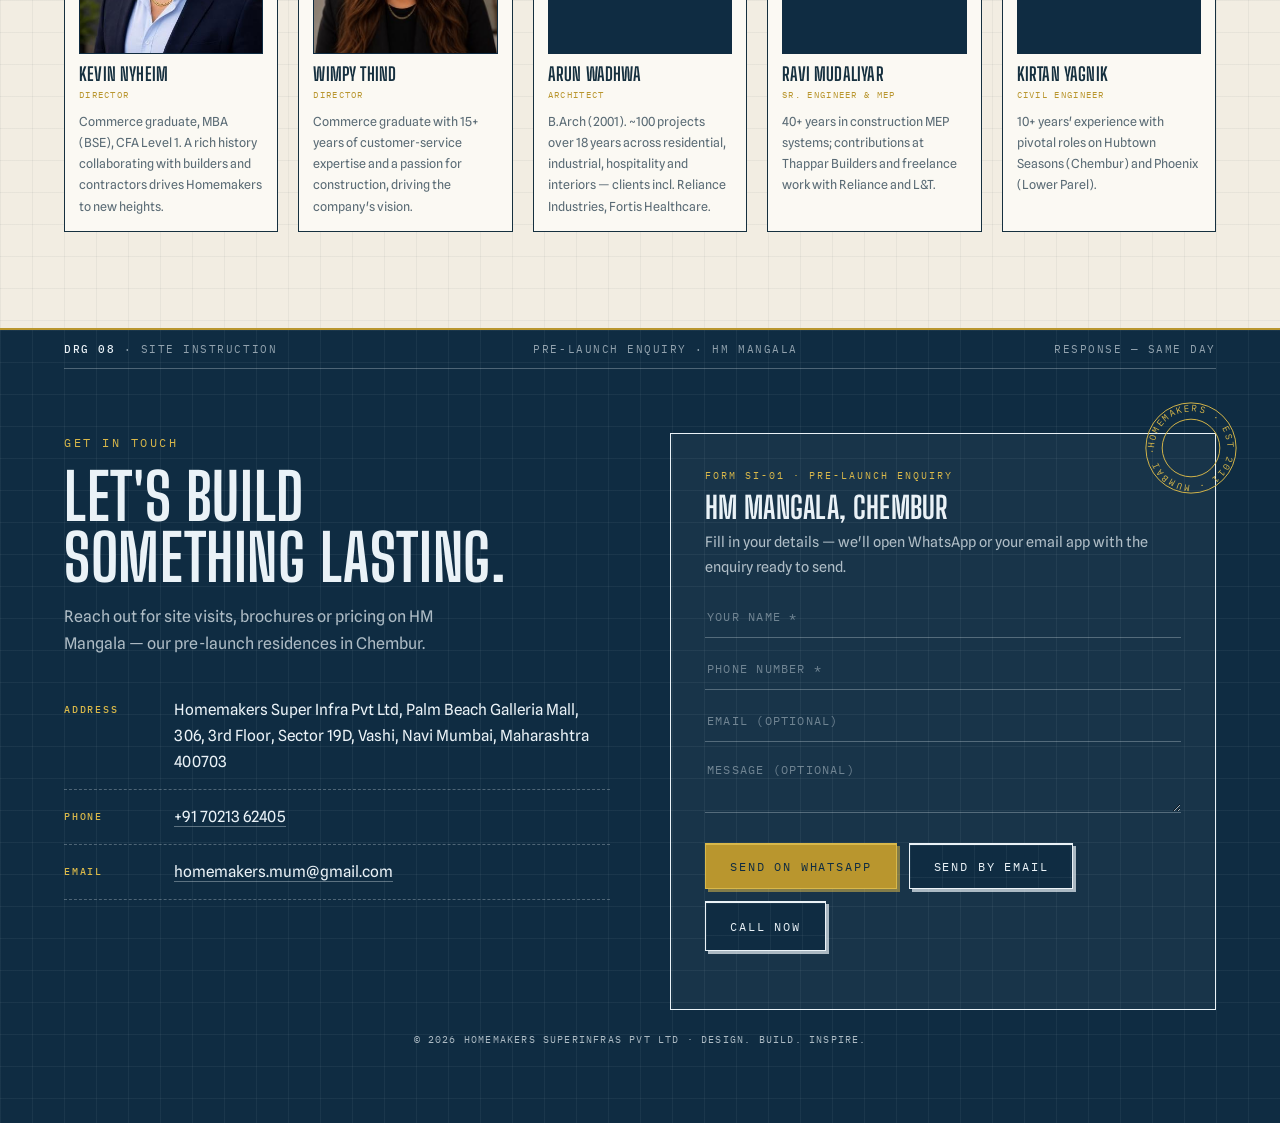
==== commit 134ca6f1: "Add files via upload" ====
--- a/index.html
+++ b/index.html
@@ -481,7 +481,7 @@
         </figure>
         <div class="reveal">
           <span class="sec-kicker">Pre-Launch · Featured Development</span>
-          <h2 class="sec-title">HM Mangala</h2>
+          <h2 class="sec-title">HomeMakers Aradhana</h2>
           <p class="sec-intro">An epitome of craftsmanship in the heart of Chembur. This under-construction tower offers a luxurious lifestyle with modern amenities, great connectivity, spacious rooms and ample natural light — built with state-of-the-art technology.</p>
           <div class="spec" style="margin-top:26px;">
             <div class="row"><div class="k">Configuration</div><div class="v">G + 11 residential tower</div></div>
@@ -491,10 +491,6 @@
             <div class="row"><div class="k">Architect</div><div class="v">BH Wadhwa &amp; Chhadva Associates (Liasoning Architect)</div></div>
 			<div class="row"><div class="k">Design Architect</div><div class="v">Arun Wadhwa</div></div>
             <div class="row"><div class="k">Location</div><div class="v">Swastik Park Chembur</div></div>
-          </div>
-          <div style="display:flex; gap:14px; flex-wrap:wrap; margin-top:26px;">
-            <a href="docs/HM-Mangala-Brochure.pdf" download class="btn red">Issue: Brochure PDF</a>
-            <a href="docs/HM-Mangala-Floor-Plan.pdf" download class="btn">Issue: Floor Plan PDF</a>
           </div>
         </div>
       </div>
@@ -650,7 +646,7 @@
           <p>Commerce graduate with 15+ years of customer-service expertise and a passion for construction, driving the company's vision.</p>
         </article>
         <article class="tc reveal">
-          <div class="ph"><svg viewBox="0 0 24 24" fill="none" stroke="currentColor" stroke-width="1.2"><path d="M12 3l8 5v8l-8 5-8-5V8z"/><path d="M12 3v18M4 8l16 8M20 8L4 16"/></svg></div>
+          <div class="ph"><img src="images/Arun_Wadhwa.jpeg" alt="Wimpy Thind, Director"></div>
           <h3>Arun Wadhwa</h3><span class="rl">Architect</span>
           <p>B.Arch (2001). ~100 projects over 18 years across residential, industrial, hospitality and interiors — clients incl. Reliance Industries, Fortis Healthcare.</p>
         </article>
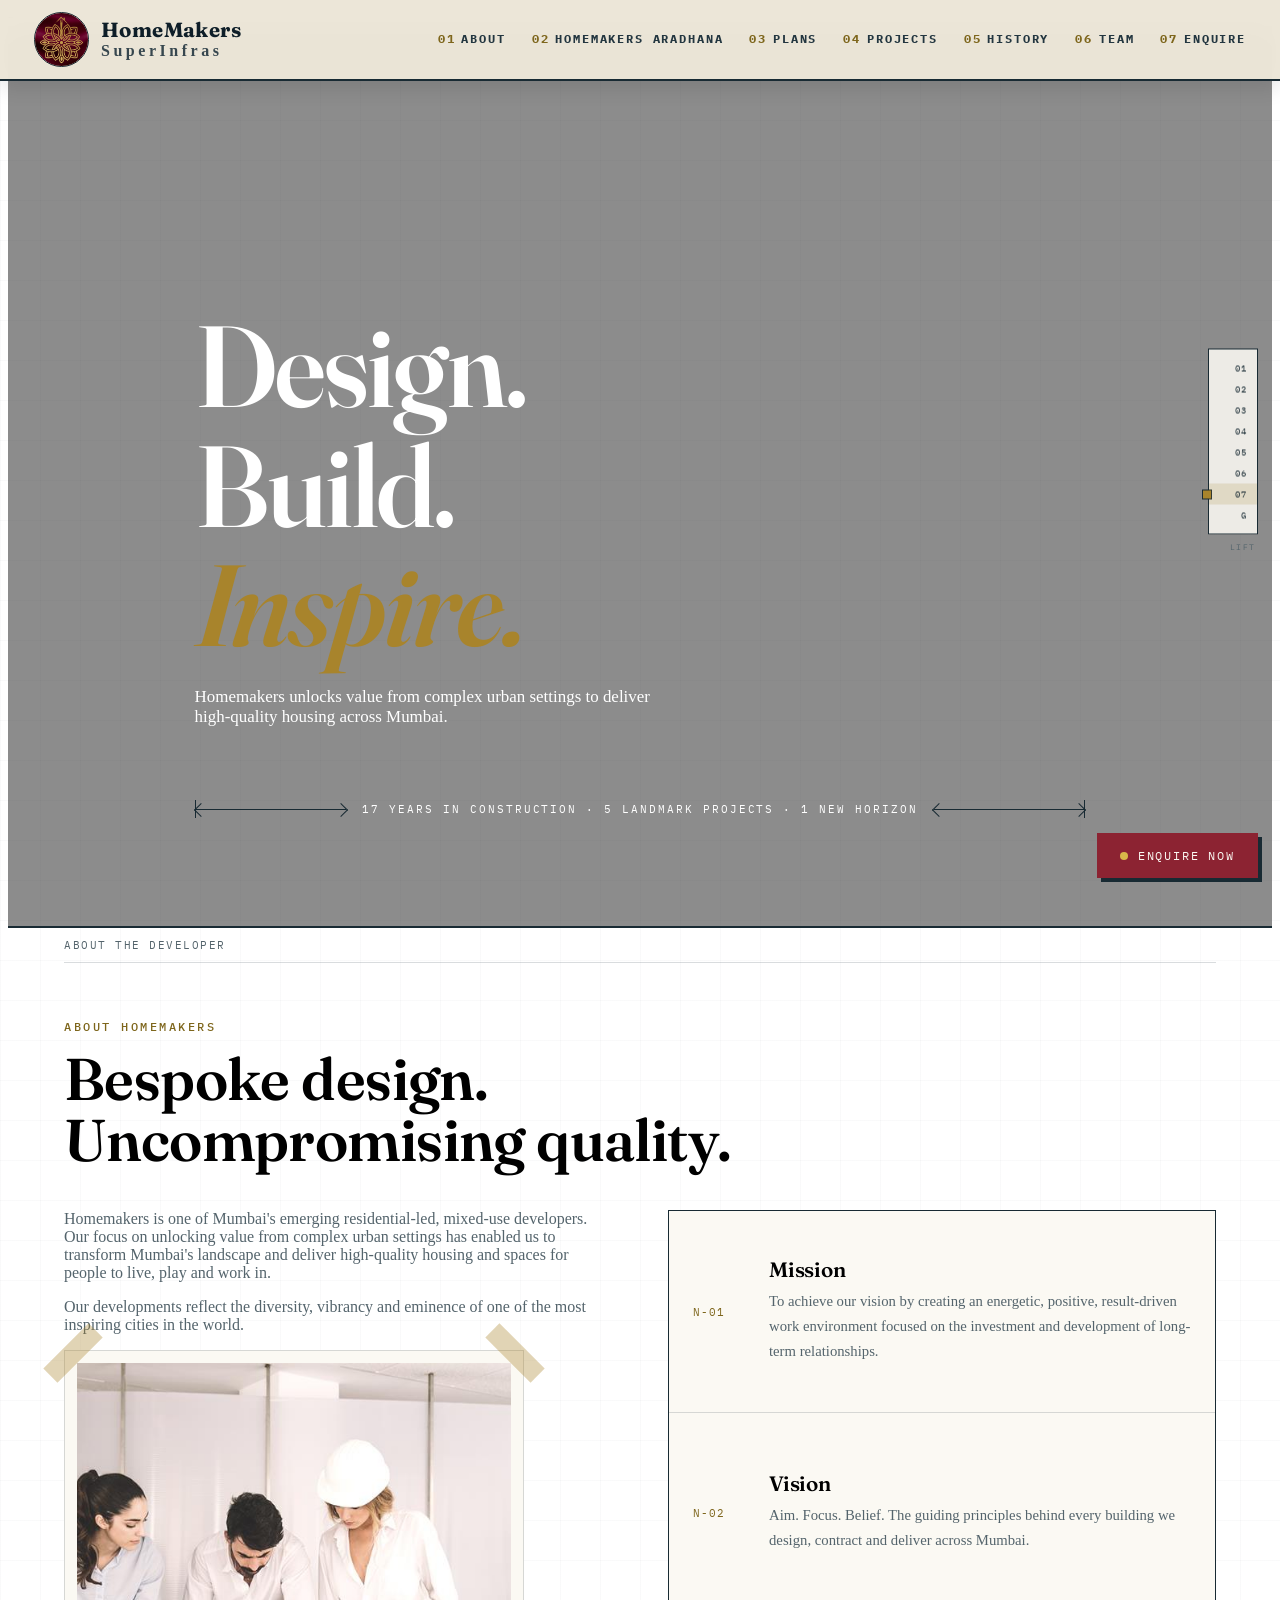
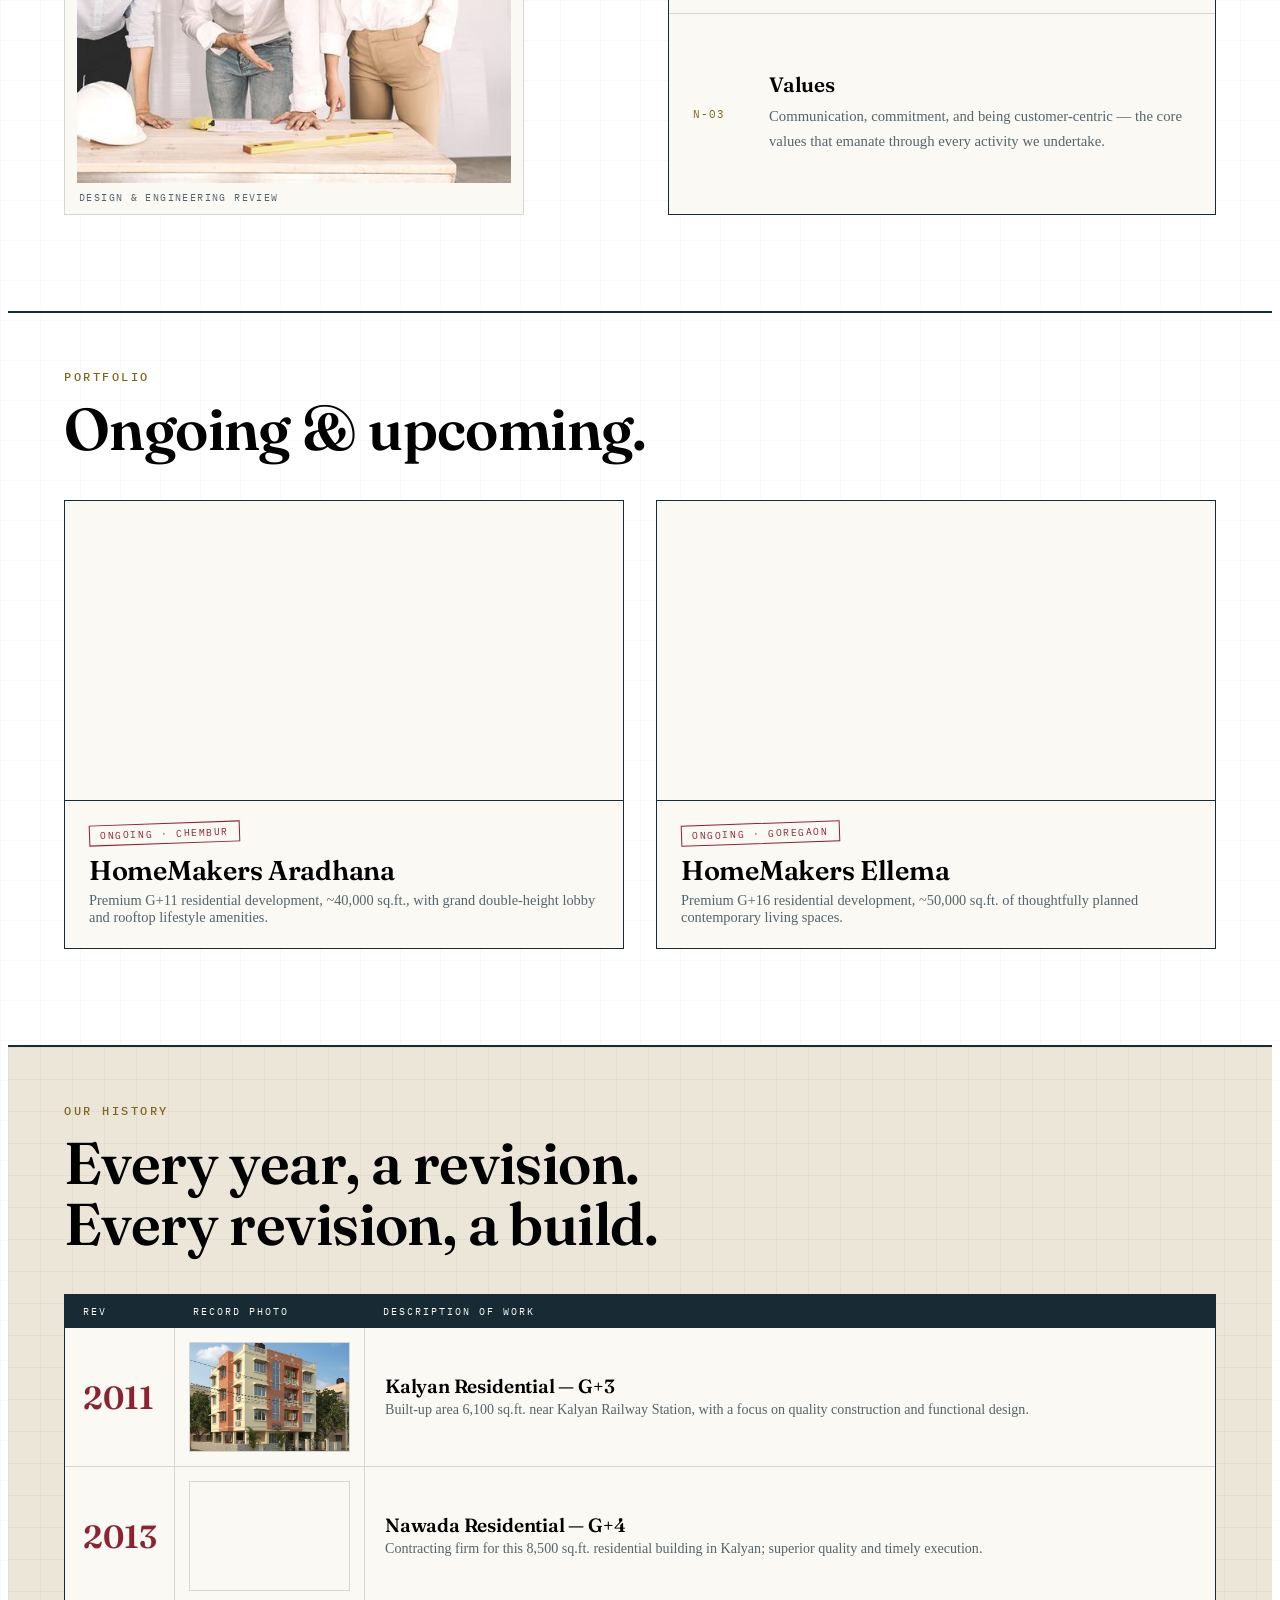
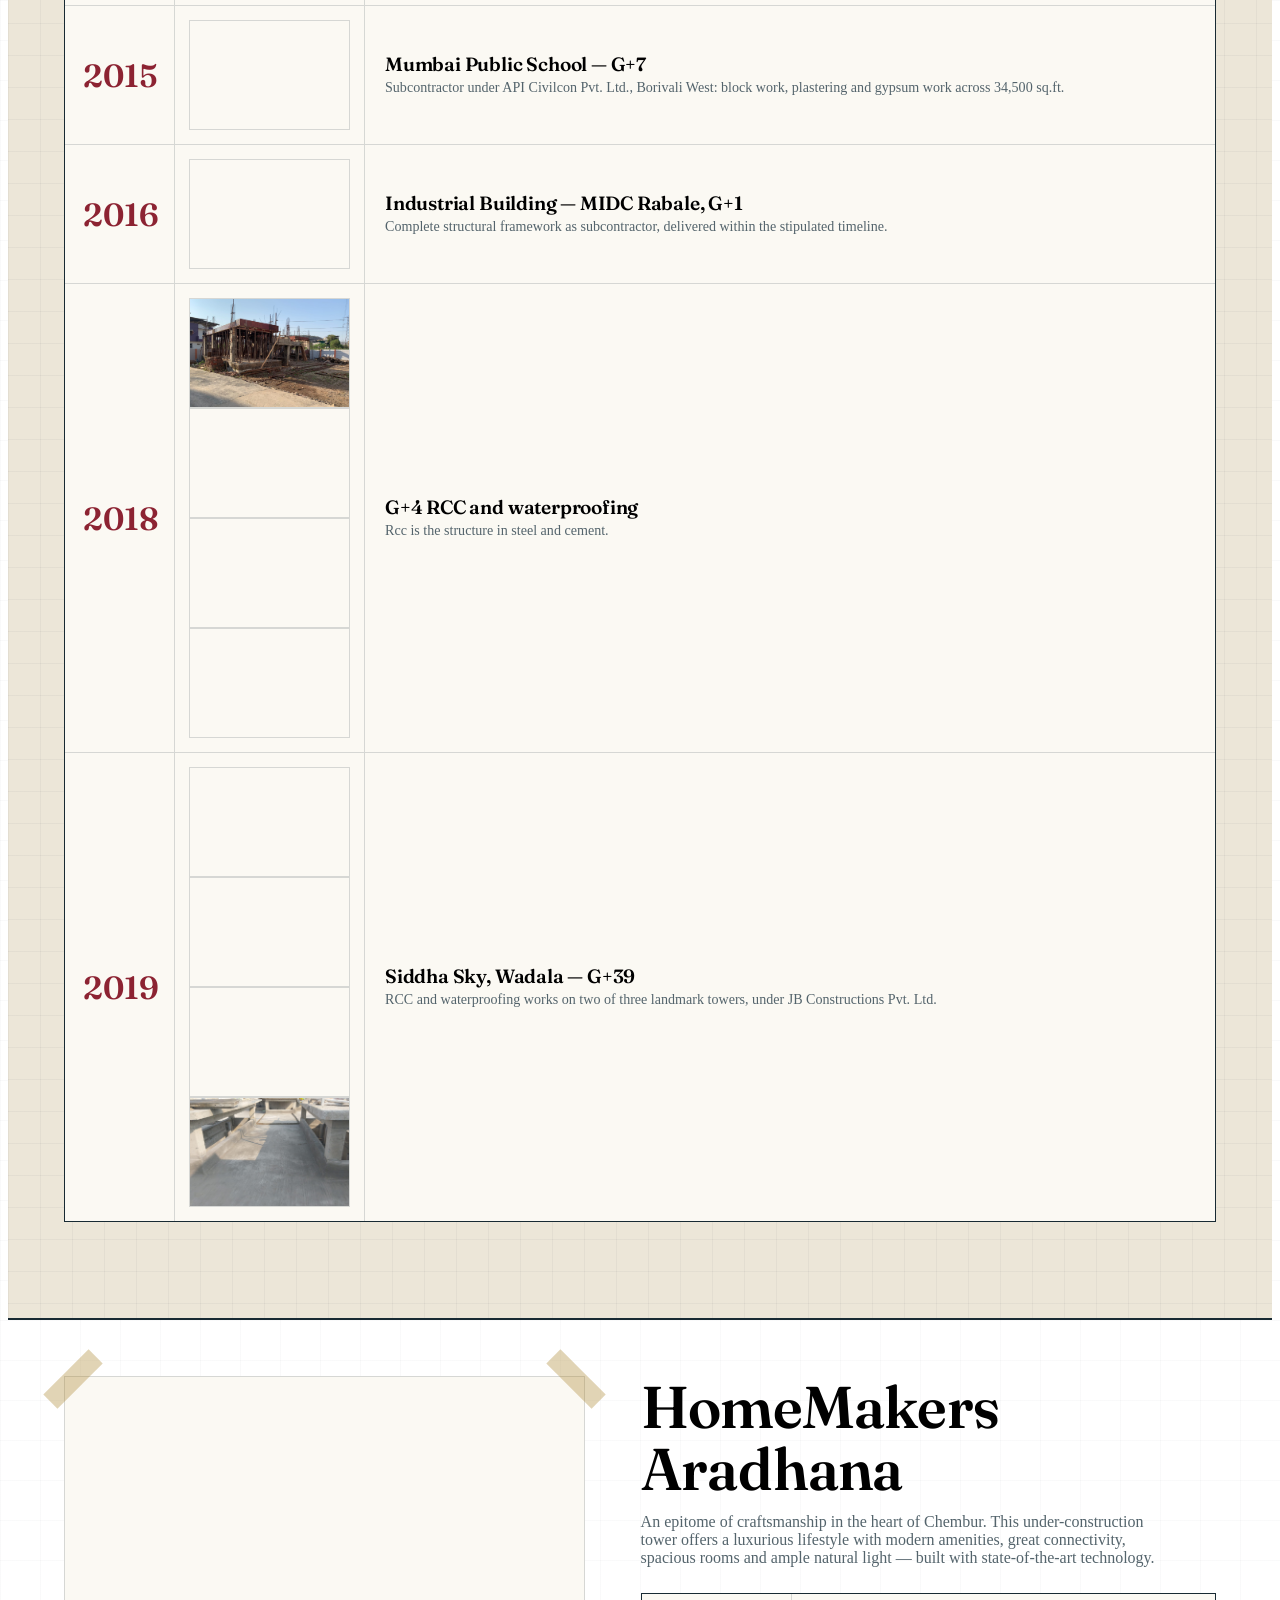
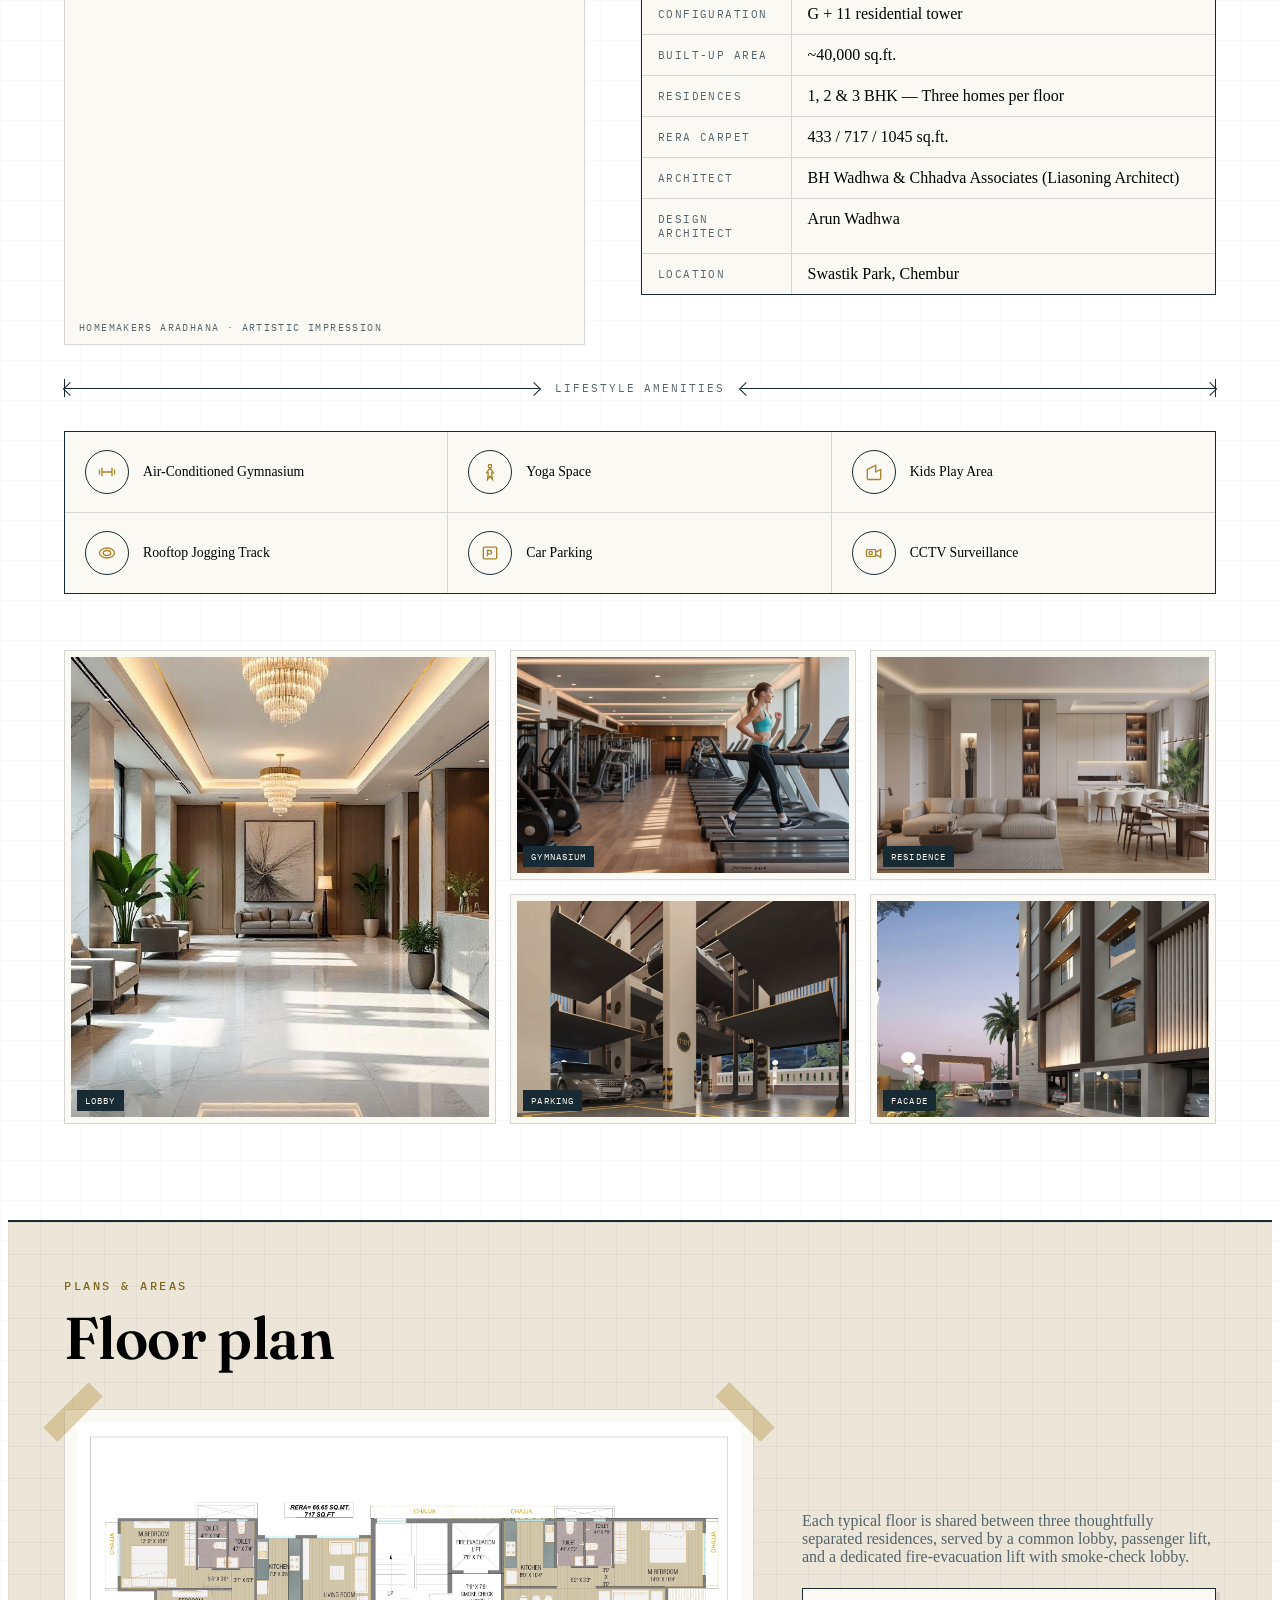
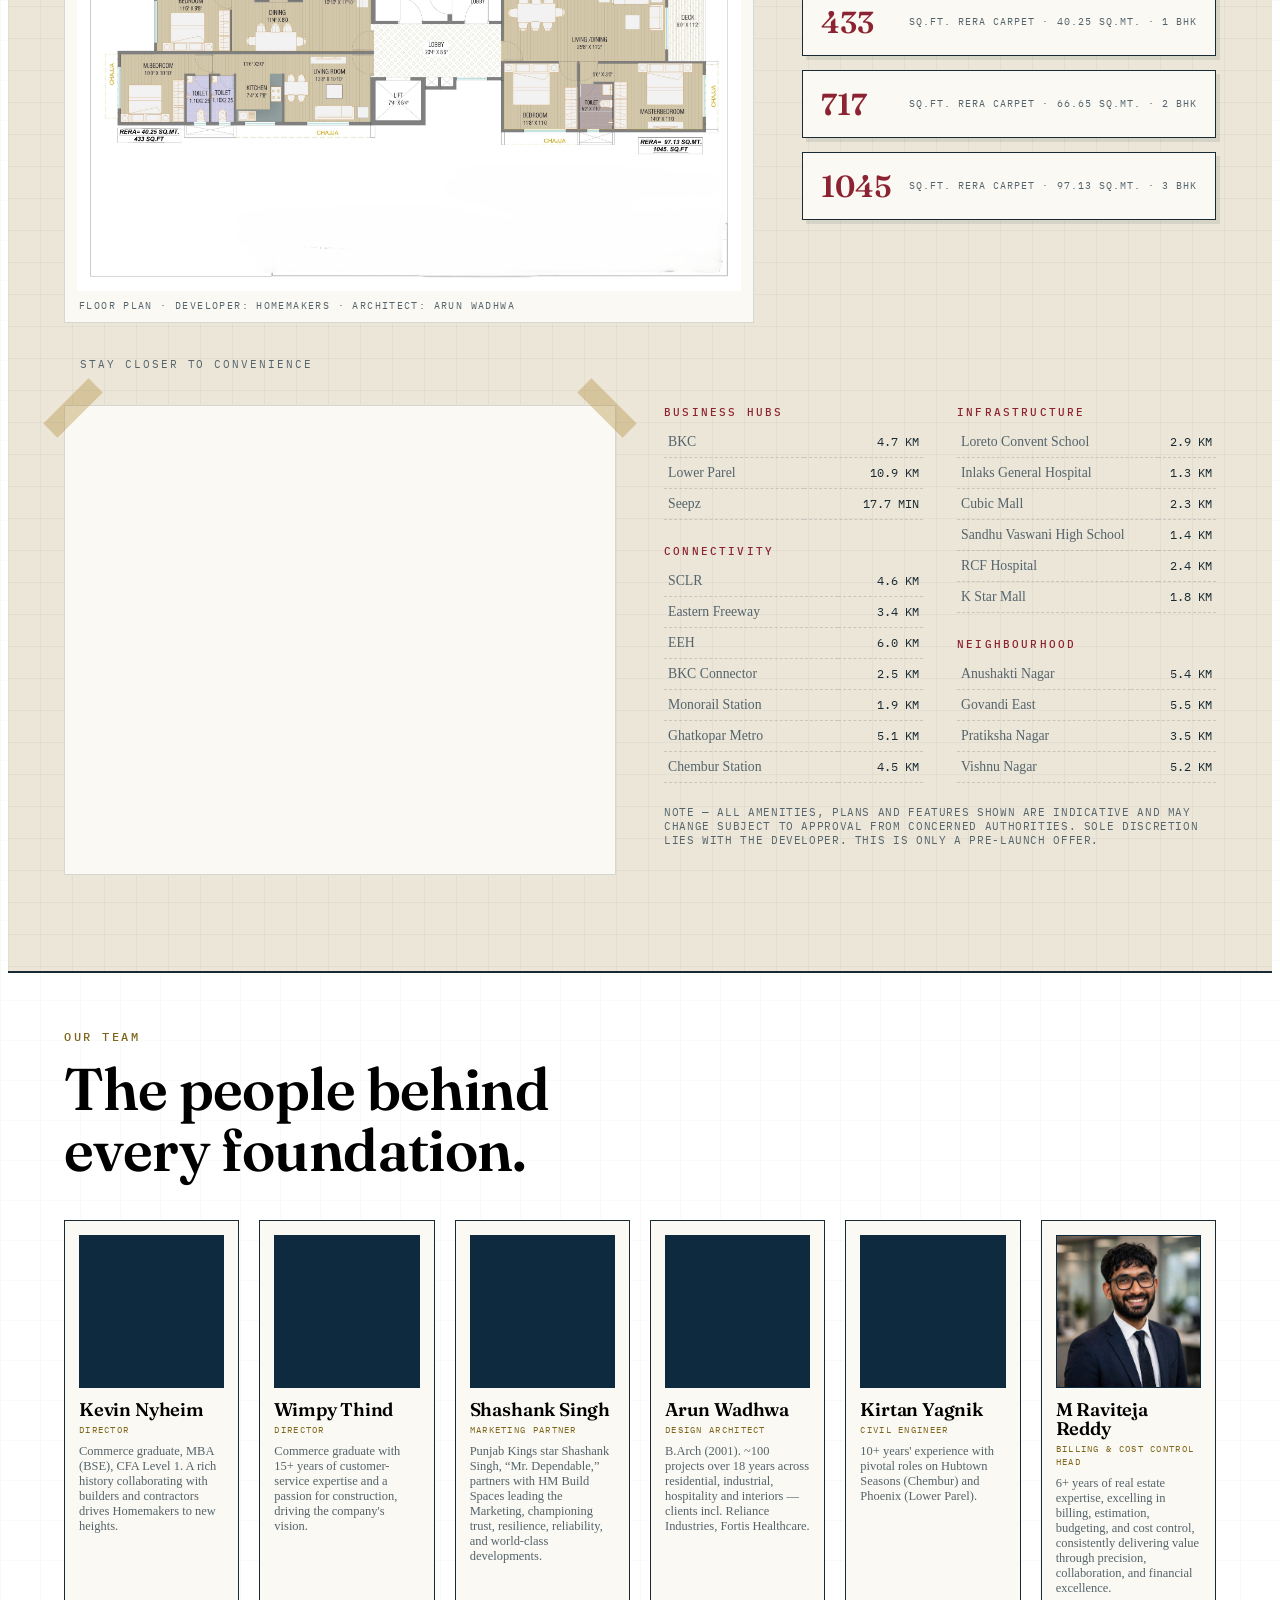
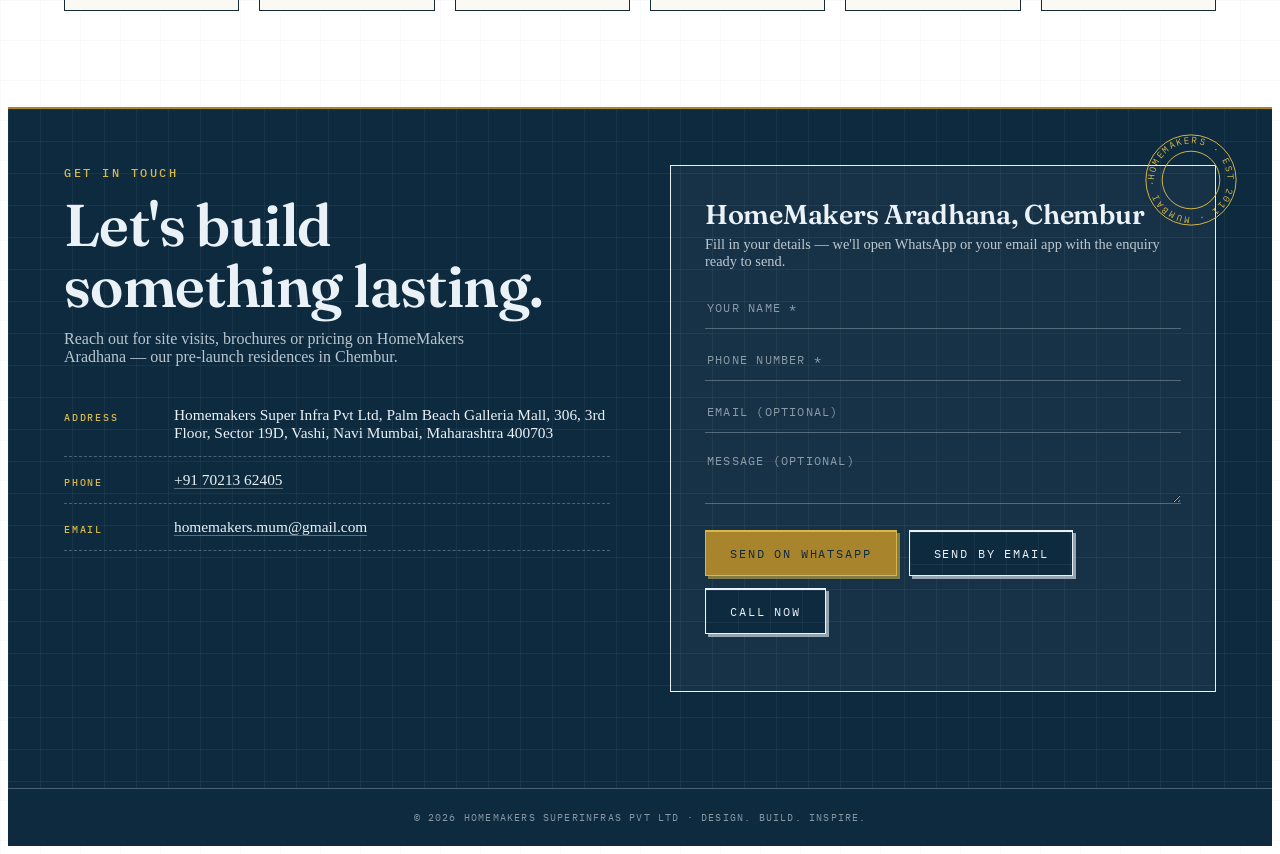
==== commit 4e4caca3: "a" ====
--- a/index.html
+++ b/index.html
@@ -3,442 +3,105 @@
 <head>
 <meta charset="UTF-8">
 <meta name="viewport" content="width=device-width, initial-scale=1.0">
-<title>Homemakers Superinfras — Design. Build. Inspire.</title>
-<meta name="description" content="Homemakers Superinfras Pvt Ltd — residential developers in Mumbai. HM Mangala, Chembur: G+11 pre-launch residences. Design. Build. Inspire.">
+<title>HomeMakers SuperInfras — Design. Build. Inspire.</title>
+<meta name="description" content="Homemakers Super Infras Pvt Ltd — residential developers in Mumbai. HomeMakers Aradhana, Chembur: G+11 pre-launch residences. Design. Build. Inspire.">
+<meta name="theme-color" content="#F5F1E8">
 <link rel="icon" type="image/jpeg" href="images/logomark.jpg">
+
 <link rel="preconnect" href="https://fonts.googleapis.com">
 <link rel="preconnect" href="https://fonts.gstatic.com" crossorigin>
-<link href="https://fonts.googleapis.com/css2?family=Big+Shoulders+Display:wght@600;700;800&family=Spline+Sans:wght@400;500;600&family=IBM+Plex+Mono:wght@400;500&display=swap" rel="stylesheet">
-<style>
-/* ============================================================
-   HOMEMAKERS SUPERINFRAS — "THE DRAWING SET"
-   The site is composed as an architect's drawing package:
-   drafting-paper grid, sheet numbers, dimension lines,
-   a revision table for history, a title block for the footer.
-   ============================================================ */
-:root{
-  --paper:#F2EDE2;          /* drafting paper */
-  --paper-deep:#E9E2D2;
-  --ink:#16303F;            /* drafting ink */
-  --ink-soft:#5A6B75;
-  --blue:#0F2C42;           /* blueprint sheets */
-  --line:rgba(22,48,63,.16);
-  --grid:rgba(22,48,63,.05);
-  --bp-line:rgba(240,246,250,.28);
-  --bp-text:#EAF2F7;
-  --gold:#B9962E;           /* brand gold — the seal */
-  --gold-bright:#D9B84A;
-  --stamp:#8C2332;          /* approval-stamp red (brand maroon) */
-  --white:#FBF9F3;
-}
-*{box-sizing:border-box;}
-html{scroll-behavior:smooth;}
-@media (prefers-reduced-motion:reduce){
-  html{scroll-behavior:auto;}
-  *,*::before,*::after{animation:none!important;transition:none!important;}
-}
-body{
-  margin:0; color:var(--ink); background:var(--paper);
-  font-family:'Spline Sans',sans-serif; font-size:16px; line-height:1.7;
-  /* graph-paper grid */
-  background-image:
-    linear-gradient(var(--grid) 1px, transparent 1px),
-    linear-gradient(90deg, var(--grid) 1px, transparent 1px);
-  background-size:32px 32px;
-  -webkit-font-smoothing:antialiased;
-}
-img{max-width:100%; display:block;}
-a{color:inherit; text-decoration:none;}
-h1,h2,h3{font-family:'Big Shoulders Display',sans-serif; text-transform:uppercase; margin:0; line-height:.95; letter-spacing:.01em;}
-h1{font-weight:800;} h2{font-weight:700;} h3{font-weight:700;}
-p{color:var(--ink-soft); margin:0 0 1em;}
-.mono{font-family:'IBM Plex Mono',monospace;}
-.wrap{max-width:1220px; margin:0 auto; padding:0 34px;}
-
-/* ---------- drawing-sheet chrome ---------- */
-.sheet{border-top:2px solid var(--ink); position:relative;}
-.sheet-head{
-  display:flex; justify-content:space-between; align-items:center; gap:20px;
-  padding:10px 0; border-bottom:1px solid var(--line);
-  font-family:'IBM Plex Mono',monospace; font-size:.68rem; letter-spacing:.14em;
-  text-transform:uppercase; color:var(--ink-soft);
-}
-.sheet-head b{color:var(--ink); font-weight:500;}
-.sheet-body{padding:64px 0 96px;}
-.sec-title{font-size:clamp(2.4rem,5vw,4.2rem); margin:0 0 14px;}
-.sec-kicker{font-family:'IBM Plex Mono',monospace; font-size:.72rem; letter-spacing:.22em; text-transform:uppercase; color:var(--gold); display:block; margin-bottom:14px;}
-.sec-intro{max-width:520px;}
-
-/* dimension line — a drafting measurement used as a real divider */
-.dim{display:flex; align-items:center; gap:0; margin:30px 0; color:var(--ink-soft);}
-.dim .tick{width:1px; height:18px; background:var(--ink);}
-.dim .rail{flex:1; height:1px; background:var(--ink); position:relative;}
-.dim .rail::before,.dim .rail::after{content:''; position:absolute; top:-4px; width:9px; height:9px; border-left:1px solid var(--ink); border-bottom:1px solid var(--ink);}
-.dim .rail::before{left:0; transform:rotate(45deg);}
-.dim .rail::after{right:0; transform:rotate(-135deg);}
-.dim .lbl{font-family:'IBM Plex Mono',monospace; font-size:.68rem; letter-spacing:.18em; text-transform:uppercase; padding:0 16px; white-space:nowrap;}
-
-/* buttons as drawing stamps */
-.btn{
-  display:inline-flex; align-items:center; gap:10px; cursor:pointer;
-  font-family:'IBM Plex Mono',monospace; font-size:.72rem; letter-spacing:.16em; text-transform:uppercase;
-  padding:14px 24px; border:1.5px solid var(--ink); background:transparent; color:var(--ink);
-  box-shadow:3px 3px 0 var(--ink); transition:transform .15s ease, box-shadow .15s ease, background .15s ease;
-}
-.btn:hover{transform:translate(2px,2px); box-shadow:1px 1px 0 var(--ink);}
-.btn.gold{background:var(--gold); border-color:var(--ink); color:var(--ink);}
-.btn.red{border-color:var(--stamp); color:var(--stamp); box-shadow:3px 3px 0 var(--stamp);}
-.btn.red:hover{box-shadow:1px 1px 0 var(--stamp);}
-.btn.bp{border-color:var(--bp-text); color:var(--bp-text); box-shadow:3px 3px 0 rgba(234,242,247,.7);}
-.btn.bp:hover{box-shadow:1px 1px 0 rgba(234,242,247,.7);}
-.btn.bp.gold{background:var(--gold); border-color:var(--gold-bright); color:var(--blue); box-shadow:3px 3px 0 rgba(217,184,74,.55);}
-
-/* ---------- header ---------- */
-header{
-  position:fixed; inset:0 0 auto 0; z-index:90;
-  background:rgba(242,237,226,.9); backdrop-filter:blur(8px);
-  border-bottom:1.5px solid var(--ink);
-}
-.hd{display:flex; align-items:center; justify-content:space-between; gap:18px; padding:12px 34px;}
-.brand{display:flex; align-items:center; gap:12px;}
-.brand img{width:42px; height:42px; border-radius:50%; border:1.5px solid var(--ink);}
-.brand .t{display:flex; flex-direction:column; line-height:1.05;}
-.brand .t b{font-family:'Big Shoulders Display',sans-serif; font-weight:800; font-size:1.25rem; letter-spacing:.03em; text-transform:uppercase;}
-.brand .t span{font-family:'IBM Plex Mono',monospace; font-size:.58rem; letter-spacing:.3em; text-transform:uppercase; color:var(--ink-soft);}
-nav.top{display:flex; gap:26px;}
-nav.top a{font-family:'IBM Plex Mono',monospace; font-size:.68rem; letter-spacing:.14em; text-transform:uppercase; color:var(--ink-soft); padding:4px 0; border-bottom:1.5px solid transparent;}
-nav.top a:hover{color:var(--ink); border-color:var(--gold);}
-nav.top a i{font-style:normal; color:var(--gold); margin-right:6px;}
-.nav-toggle{display:none; background:none; border:1.5px solid var(--ink); box-shadow:2px 2px 0 var(--ink); padding:8px 10px; cursor:pointer; font-family:'IBM Plex Mono',monospace; font-size:.68rem; letter-spacing:.14em; text-transform:uppercase; color:var(--ink);}
-
-/* ---------- hero : SHEET 00 ---------- */
-.hero{padding:150px 0 0;}
-.hero-grid{display:grid; grid-template-columns:1.15fr .85fr; gap:56px; align-items:end;}
-.hero h1{font-size:clamp(4rem,11vw,9.2rem);}
-.hero h1 .ln{display:block;}
-.hero h1 .gold{color:var(--gold);}
-.hero .anno{font-family:'IBM Plex Mono',monospace; font-size:.72rem; letter-spacing:.2em; text-transform:uppercase; color:var(--ink-soft); margin:0 0 18px;}
-.hero .lead{max-width:480px; font-size:1.06rem; margin-top:22px;}
-.hero .cta{display:flex; gap:16px; flex-wrap:wrap; margin:30px 0 0;}
-.tower-fig{position:relative; margin:0;}
-.tower-fig svg{width:100%; height:auto; display:block;}
-.tower-fig .cap{font-family:'IBM Plex Mono',monospace; font-size:.64rem; letter-spacing:.16em; text-transform:uppercase; color:var(--ink-soft); text-align:center; padding:10px 0 0;}
-.draw path,.draw line,.draw rect,.draw circle{stroke-dasharray:1600; stroke-dashoffset:1600; animation:draw 3.2s ease forwards;}
-.draw .d2{animation-delay:.5s;} .draw .d3{animation-delay:1s;} .draw .d4{animation-delay:1.5s;}
-@keyframes draw{to{stroke-dashoffset:0;}}
-.hero-foot{margin-top:56px;}
-
-/* photo frames with drafting-tape corners */
-.fig{position:relative; margin:0; background:var(--white); border:1px solid var(--line); padding:12px 12px 8px;}
-.fig::before,.fig::after{content:''; position:absolute; width:64px; height:20px; background:rgba(185,150,46,.4); transform:rotate(-45deg); top:-8px; left:-24px;}
-.fig::after{left:auto; right:-24px; transform:rotate(45deg);}
-.fig figcaption{font-family:'IBM Plex Mono',monospace; font-size:.62rem; letter-spacing:.14em; text-transform:uppercase; color:var(--ink-soft); padding:8px 2px 2px;}
-
-/* ---------- general notes (about) ---------- */
-.about-grid{display:grid; grid-template-columns:1fr 1fr; gap:56px; align-items:start;}
-.notes{counter-reset:note; border:1.5px solid var(--ink); background:var(--white);}
-.note{padding:22px 24px; border-bottom:1px solid var(--line); display:grid; grid-template-columns:56px 1fr; gap:16px;}
-.note:last-child{border-bottom:none;}
-.note::before{counter-increment:note; content:"N-0" counter(note); font-family:'IBM Plex Mono',monospace; font-size:.7rem; color:var(--gold); letter-spacing:.1em; padding-top:5px;}
-.note h3{font-size:1.25rem; margin-bottom:6px;}
-.note p{font-size:.92rem; margin:0;}
-
-/* ---------- blueprint sheets (dark) ---------- */
-.bp{background:var(--blue); color:var(--bp-text); border-top:2px solid var(--gold);
-  background-image:
-    linear-gradient(rgba(240,246,250,.05) 1px, transparent 1px),
-    linear-gradient(90deg, rgba(240,246,250,.05) 1px, transparent 1px);
-  background-size:32px 32px;}
-.bp .sheet-head{border-color:var(--bp-line); color:rgba(234,242,247,.6);}
-.bp .sheet-head b{color:var(--bp-text);}
-.bp p{color:rgba(234,242,247,.72);}
-.bp .sec-kicker{color:var(--gold-bright);}
-.bow{display:grid; grid-template-columns:repeat(6,1fr); border:1px solid var(--bp-line);}
-.bow .cell{padding:30px 18px; border-right:1px solid var(--bp-line); text-align:center;}
-.bow .cell:last-child{border-right:none;}
-.bow .n{font-family:'Big Shoulders Display',sans-serif; font-weight:800; font-size:3.4rem; color:var(--gold-bright); line-height:1;}
-.bow .l{font-family:'IBM Plex Mono',monospace; font-size:.6rem; letter-spacing:.14em; text-transform:uppercase; color:rgba(234,242,247,.66); margin-top:10px;}
-
-/* ---------- mangala spec ---------- */
-.feature{display:grid; grid-template-columns:.95fr 1.05fr; gap:56px; align-items:start;}
-.spec{border:1.5px solid var(--ink); background:var(--white);}
-.spec .row{display:grid; grid-template-columns:150px 1fr; border-bottom:1px solid var(--line);}
-.spec .row:last-child{border-bottom:none;}
-.spec .k{font-family:'IBM Plex Mono',monospace; font-size:.66rem; letter-spacing:.14em; text-transform:uppercase; color:var(--ink-soft); padding:13px 16px; border-right:1px solid var(--line);}
-.spec .v{padding:11px 16px; font-weight:500;}
-.legend{display:grid; grid-template-columns:repeat(3,1fr); gap:0; border:1.5px solid var(--ink); background:var(--white); margin:48px 0;}
-.legend .li{display:flex; align-items:center; gap:14px; padding:18px 20px; border-right:1px solid var(--line); border-bottom:1px solid var(--line);}
-.legend .li:nth-child(3n){border-right:none;}
-.legend .li:nth-last-child(-n+3){border-bottom:none;}
-.legend .sym{width:44px; height:44px; flex:none; border:1.5px solid var(--ink); border-radius:50%; display:flex; align-items:center; justify-content:center; color:var(--gold);}
-.legend .sym svg{width:20px; height:20px;}
-.legend .li span{font-size:.86rem; font-weight:500;}
-.gallery{display:grid; grid-template-columns:1.25fr 1fr 1fr; grid-template-rows:230px 230px; gap:14px;}
-.gallery a{overflow:hidden; border:1px solid var(--line); background:var(--white); padding:6px; position:relative;}
-.gallery a img{width:100%; height:100%; object-fit:cover; filter:saturate(.92); transition:transform .5s ease;}
-.gallery a:hover img{transform:scale(1.05);}
-.gallery .g1{grid-row:1/3;}
-.gallery .tag{position:absolute; left:12px; bottom:12px; background:var(--ink); color:var(--white); font-family:'IBM Plex Mono',monospace; font-size:.58rem; letter-spacing:.12em; text-transform:uppercase; padding:4px 8px;}
-
-/* plan + rera callouts */
-.plan-grid{display:grid; grid-template-columns:1.25fr .75fr; gap:48px; align-items:center;}
-.callouts{display:flex; flex-direction:column; gap:14px;}
-.callout{display:grid; grid-template-columns:auto 1fr; gap:16px; align-items:center; border:1.5px solid var(--ink); background:var(--white); padding:14px 18px; box-shadow:4px 4px 0 rgba(22,48,63,.12);}
-.callout .a{font-family:'Big Shoulders Display',sans-serif; font-weight:800; font-size:1.9rem; color:var(--stamp);}
-.callout .b{font-family:'IBM Plex Mono',monospace; font-size:.64rem; letter-spacing:.1em; text-transform:uppercase; color:var(--ink-soft);}
-
-/* site context schedules */
-.schedules{display:grid; grid-template-columns:1fr 1fr; gap:48px; align-items:start;}
-.sched h4{font-family:'IBM Plex Mono',monospace; font-weight:500; font-size:.68rem; letter-spacing:.2em; text-transform:uppercase; color:var(--stamp); margin:24px 0 8px; }
-.sched h4:first-child{margin-top:0;}
-.sched table{width:100%; border-collapse:collapse; font-size:.86rem;}
-.sched td{padding:7px 4px; border-bottom:1px dashed var(--line); color:var(--ink-soft);}
-.sched td:last-child{text-align:right; font-family:'IBM Plex Mono',monospace; font-size:.74rem; color:var(--ink); white-space:nowrap;}
-
-/* ---------- sheet index (projects) ---------- */
-.proj-grid{display:grid; grid-template-columns:1fr 1fr; gap:32px; margin-bottom:56px;}
-.proj{border:1.5px solid var(--ink); background:var(--white); overflow:hidden;}
-.proj .im{height:300px; overflow:hidden; border-bottom:1.5px solid var(--ink);}
-.proj .im img{width:100%; height:100%; object-fit:cover; transition:transform .6s ease;}
-.proj:hover .im img{transform:scale(1.04);}
-.proj .bd{padding:22px 24px;}
-.proj .st{font-family:'IBM Plex Mono',monospace; font-size:.62rem; letter-spacing:.16em; text-transform:uppercase; color:var(--stamp); border:1px solid var(--stamp); display:inline-block; padding:3px 10px; transform:rotate(-2deg); margin-bottom:12px;}
-.proj h3{font-size:1.9rem;}
-.proj p{font-size:.9rem; margin:8px 0 0;}
-.index-tbl{border:1.5px solid var(--ink); background:var(--white);}
-.index-tbl .r{display:grid; grid-template-columns:90px 200px 1fr; border-bottom:1px solid var(--line);}
-.index-tbl .r:last-child{border-bottom:none;}
-.index-tbl .c{padding:16px 18px;}
-.index-tbl .no{font-family:'IBM Plex Mono',monospace; font-size:.8rem; color:var(--gold); border-right:1px solid var(--line);}
-.index-tbl .wh{font-family:'Big Shoulders Display',sans-serif; font-weight:700; text-transform:uppercase; font-size:1.25rem; border-right:1px solid var(--line);}
-.index-tbl .ds{font-size:.9rem; color:var(--ink-soft);}
-
-/* ---------- revision table (history) ---------- */
-.rev{border:1.5px solid var(--ink); background:var(--white);}
-.rev .hd-r,.rev .r{display:grid; grid-template-columns:110px 190px 1fr; align-items:center;}
-.rev .hd-r{background:var(--ink); color:var(--white); font-family:'IBM Plex Mono',monospace; font-size:.62rem; letter-spacing:.2em; text-transform:uppercase;}
-.rev .hd-r div{padding:10px 18px;}
-.rev .r{border-bottom:1px solid var(--line);}
-.rev .r:last-child{border-bottom:none;}
-.rev .yr{font-family:'Big Shoulders Display',sans-serif; font-weight:800; font-size:2.1rem; color:var(--stamp); padding:18px; border-right:1px solid var(--line); align-self:stretch; display:flex; align-items:center;}
-.rev .ph{padding:14px; border-right:1px solid var(--line); align-self:stretch;}
-.rev .ph img{width:100%; height:110px; object-fit:cover; border:1px solid var(--line);}
-.rev .tx{padding:16px 20px;}
-.rev .tx h3{font-size:1.2rem; margin-bottom:4px;}
-.rev .tx p{font-size:.88rem; margin:0;}
-
-/* ---------- directory (team) ---------- */
-.team-grid{display:grid; grid-template-columns:repeat(5,1fr); gap:20px;}
-.tc{border:1.5px solid var(--ink); background:var(--white); padding:14px; text-align:left;}
-.tc .ph{aspect-ratio:1/1.05; background:var(--blue); border:1px solid var(--line); margin-bottom:12px; display:flex; align-items:center; justify-content:center; overflow:hidden;}
-.tc .ph img{width:100%; height:100%; object-fit:cover;}
-.tc .ph svg{width:44px; height:44px; color:var(--gold-bright); opacity:.9;}
-.tc h3{font-size:1.15rem;}
-.tc .rl{font-family:'IBM Plex Mono',monospace; font-size:.58rem; letter-spacing:.14em; text-transform:uppercase; color:var(--gold); display:block; margin:4px 0 8px;}
-.tc p{font-size:.78rem; margin:0;}
-
-/* ---------- contact / form ---------- */
-.contact-grid{display:grid; grid-template-columns:1fr 1fr; gap:60px; align-items:start;}
-.ci{display:grid; grid-template-columns:110px 1fr; border-bottom:1px dashed var(--bp-line); padding:14px 0; font-size:.96rem;}
-.ci b{font-family:'IBM Plex Mono',monospace; font-weight:500; font-size:.62rem; letter-spacing:.18em; text-transform:uppercase; color:var(--gold-bright); padding-top:5px;}
-.ci a{border-bottom:1px solid rgba(234,242,247,.35);}
-.form{border:1.5px solid var(--bp-text); padding:34px; background:rgba(240,246,250,.04); position:relative;}
-.form .fh{font-family:'IBM Plex Mono',monospace; font-size:.62rem; letter-spacing:.2em; text-transform:uppercase; color:var(--gold-bright); margin-bottom:8px;}
-.form h3{font-size:1.9rem; margin-bottom:8px;}
-.form input,.form textarea{
-  width:100%; background:transparent; border:none; border-bottom:1.5px solid var(--bp-line);
-  color:var(--bp-text); font-family:'Spline Sans',sans-serif; font-size:.96rem;
-  padding:12px 2px; outline:none; margin-bottom:8px; resize:vertical;
-}
-.form input::placeholder,.form textarea::placeholder{color:rgba(234,242,247,.42); font-family:'IBM Plex Mono',monospace; font-size:.76rem; letter-spacing:.1em; text-transform:uppercase;}
-.form input:focus,.form textarea:focus{border-color:var(--gold-bright);}
-.eq-status{font-family:'IBM Plex Mono',monospace; font-size:.72rem; min-height:1.2em; margin:10px 0 0;}
-.eq-status.ok{color:var(--gold-bright);} .eq-status.err{color:#F2A6A6;}
-.seal{position:absolute; top:-34px; right:-24px; width:96px; height:96px; animation:spin 40s linear infinite;}
-@keyframes spin{to{transform:rotate(360deg);}}
-.seal text{font-family:'IBM Plex Mono',monospace; font-size:9.5px; letter-spacing:.24em; fill:var(--gold-bright);}
-
-/* ---------- title block footer ---------- */
-.tblock{border:2px solid var(--bp-text); margin-top:70px; display:grid; grid-template-columns:1.2fr 1fr 1fr .8fr;}
-.tblock .cell{padding:14px 18px; border-right:1px solid var(--bp-line);}
-.tblock .cell:last-child{border-right:none;}
-.tblock .k{font-family:'IBM Plex Mono',monospace; font-size:.56rem; letter-spacing:.2em; text-transform:uppercase; color:rgba(234,242,247,.55); display:block; margin-bottom:4px;}
-.tblock .v{font-size:.85rem; color:var(--bp-text);}
-.copyright{font-family:'IBM Plex Mono',monospace; font-size:.62rem; letter-spacing:.12em; text-transform:uppercase; color:rgba(234,242,247,.45); text-align:center; padding:22px 0 8px;}
-
-/* ---------- lift indicator (signature) ---------- */
-#lift{position:fixed; right:22px; top:50%; transform:translateY(-50%); z-index:80; display:flex; flex-direction:column; align-items:flex-end; gap:0;}
-#lift .shaft{position:relative; border:1.5px solid var(--ink); background:rgba(251,249,243,.85); backdrop-filter:blur(4px); padding:8px 0;}
-#lift a{display:flex; align-items:center; gap:8px; padding:5px 10px 5px 12px; font-family:'IBM Plex Mono',monospace; font-size:.56rem; letter-spacing:.1em; text-transform:uppercase; color:var(--ink-soft); position:relative;}
-#lift a .fl{width:26px; text-align:right; color:var(--ink);}
-#lift a .nm{display:none;}
-#lift a:hover .nm{display:inline;}
-#lift a.on{color:var(--ink); background:rgba(185,150,46,.18);}
-#lift .cab{position:absolute; left:-7px; width:10px; height:10px; background:var(--gold); border:1.5px solid var(--ink); transition:top .3s ease;}
-#lift .cap{font-family:'IBM Plex Mono',monospace; font-size:.52rem; letter-spacing:.18em; text-transform:uppercase; color:var(--ink-soft); padding:6px 2px 0; text-align:right;}
-
-.reveal{opacity:0; transform:translateY(22px); transition:opacity .7s ease, transform .7s ease;}
-.reveal.in{opacity:1; transform:none;}
-
-/* ---------- floating enquire stamp ---------- */
-#enquireFab{
-  position:fixed; right:22px; bottom:22px; z-index:95;
-  display:inline-flex; align-items:center; gap:10px; cursor:pointer;
-  font-family:'IBM Plex Mono',monospace; font-size:.72rem; letter-spacing:.16em; text-transform:uppercase;
-  padding:14px 22px; border:1.5px solid var(--stamp); background:var(--stamp); color:var(--white);
-  box-shadow:4px 4px 0 var(--ink); transition:transform .15s ease, box-shadow .15s ease;
-}
-#enquireFab:hover{transform:translate(2px,2px); box-shadow:1px 1px 0 var(--ink);}
-#enquireFab .dot{width:8px; height:8px; border-radius:50%; background:var(--gold-bright); animation:blink 1.6s ease infinite;}
-@keyframes blink{0%,100%{opacity:1;}50%{opacity:.25;}}
-
-/* ---------- enquiry modal ---------- */
-#eqModal{
-  position:fixed; inset:0; z-index:120; display:none;
-  align-items:center; justify-content:center; padding:20px;
-  background:rgba(15,44,66,.72); backdrop-filter:blur(4px);
-}
-#eqModal.open{display:flex;}
-.modal-card{
-  width:100%; max-width:520px; max-height:92vh; overflow-y:auto;
-  background:var(--blue); color:var(--bp-text);
-  border:1.5px solid var(--bp-text); box-shadow:8px 8px 0 rgba(0,0,0,.35);
-  padding:30px 32px; position:relative;
-  background-image:
-    linear-gradient(rgba(240,246,250,.05) 1px, transparent 1px),
-    linear-gradient(90deg, rgba(240,246,250,.05) 1px, transparent 1px);
-  background-size:32px 32px;
-}
-.modal-card .fh{font-family:'IBM Plex Mono',monospace; font-size:.62rem; letter-spacing:.2em; text-transform:uppercase; color:var(--gold-bright); margin-bottom:8px;}
-.modal-card h3{font-size:1.9rem; margin-bottom:6px; color:var(--bp-text);}
-.modal-card p{color:rgba(234,242,247,.72); font-size:.88rem;}
-.modal-card input,.modal-card textarea{
-  width:100%; background:transparent; border:none; border-bottom:1.5px solid var(--bp-line);
-  color:var(--bp-text); font-family:'Spline Sans',sans-serif; font-size:.96rem;
-  padding:12px 2px; outline:none; margin-bottom:8px; resize:vertical;
-}
-.modal-card input::placeholder,.modal-card textarea::placeholder{color:rgba(234,242,247,.42); font-family:'IBM Plex Mono',monospace; font-size:.76rem; letter-spacing:.1em; text-transform:uppercase;}
-.modal-card input:focus,.modal-card textarea:focus{border-color:var(--gold-bright);}
-.modal-close{
-  position:absolute; top:14px; right:14px; cursor:pointer;
-  background:none; border:1.5px solid var(--bp-text); color:var(--bp-text);
-  font-family:'IBM Plex Mono',monospace; font-size:.72rem; letter-spacing:.1em;
-  padding:5px 11px; box-shadow:2px 2px 0 rgba(234,242,247,.5); text-transform:uppercase;
-}
-.modal-close:hover{background:rgba(234,242,247,.1);}
-.modal-done{text-align:center; padding:26px 6px 10px; display:none;}
-.modal-done .stamp{
-  display:inline-block; font-family:'IBM Plex Mono',monospace; font-size:.8rem; letter-spacing:.22em;
-  text-transform:uppercase; color:var(--gold-bright); border:2px solid var(--gold-bright);
-  padding:10px 20px; transform:rotate(-3deg); margin-bottom:16px;
-}
-@media (max-width:560px){
-  #enquireFab{right:14px; bottom:14px; padding:12px 16px;}
-  .modal-card{padding:26px 20px;}
-}
-
-/* ---------- visit counter ---------- */
-#visitCounter{
-  display:none; justify-content:center; align-items:center; gap:10px;
-  font-family:'IBM Plex Mono',monospace; font-size:.66rem; letter-spacing:.18em;
-  text-transform:uppercase; color:rgba(234,242,247,.55); margin-top:18px;
-}
-#visitCounter b{color:var(--gold-bright); font-weight:500; letter-spacing:.24em;}
-
-/* ---------- responsive ---------- */
-@media (max-width:1080px){
-  .team-grid{grid-template-columns:repeat(3,1fr);}
-  .bow{grid-template-columns:repeat(3,1fr);}
-  .bow .cell:nth-child(3){border-right:none;}
-  .bow .cell{border-bottom:1px solid var(--bp-line);}
-  #lift{display:none;}
-}
-@media (max-width:880px){
-  .hero-grid,.about-grid,.feature,.plan-grid,.schedules,.contact-grid,.proj-grid{grid-template-columns:1fr;}
-  .legend{grid-template-columns:1fr 1fr;}
-  .legend .li:nth-child(3n){border-right:1px solid var(--line);}
-  .legend .li:nth-child(2n){border-right:none;}
-  .gallery{grid-template-columns:1fr 1fr; grid-template-rows:repeat(3,190px);}
-  .gallery .g1{grid-row:auto; grid-column:1/3;}
-  .rev .hd-r,.rev .r{grid-template-columns:80px 1fr;}
-  .rev .ph{display:none;} .rev .hd-r div:nth-child(2){display:none;}
-  .tblock{grid-template-columns:1fr 1fr;}
-  .tblock .cell{border-bottom:1px solid var(--bp-line);}
-  nav.top{display:none;}
-  .nav-toggle{display:block;}
-  nav.top.open{display:flex; position:absolute; top:68px; right:20px; flex-direction:column; gap:14px; background:var(--paper); border:1.5px solid var(--ink); box-shadow:4px 4px 0 var(--ink); padding:20px 24px;}
-}
-@media (max-width:560px){
-  .wrap{padding:0 18px;}
-  body{overflow-x:hidden;}
-  .dim{flex-wrap:wrap; justify-content:center; row-gap:10px;}
-  .dim .lbl{white-space:normal; text-align:center; width:100%; order:-1; padding:0;}
-  .seal{right:6px; top:-26px; width:70px; height:70px;}
-  .team-grid,.legend{grid-template-columns:1fr 1fr;}
-  .index-tbl .r{grid-template-columns:60px 1fr;}
-  .index-tbl .ds{grid-column:1/3; border-top:1px dashed var(--line);}
-  .bow{grid-template-columns:1fr 1fr;}
-  .sched-cols{grid-template-columns:1fr !important;}
-}
-</style>
+<link href="https://fonts.googleapis.com/css2?family=Fraunces:opsz,wght@9..144,500;9..144,600&family=Spline+Sans:wght@400;500;600&family=IBM+Plex+Mono:wght@400;500&display=swap" rel="stylesheet">
+
+<link rel="stylesheet" href="css/styles.css">
 </head>
 <body>
 
+<a class="skip-link" href="#main">Skip to main content</a>
+
 <!-- ============ HEADER ============ -->
-<header>
+<header class="site-header">
   <div class="hd">
     <a class="brand" href="#top">
-      <img src="images/logomark.jpg" alt="Homemakers Superinfras logo">
-      <span class="t"><b>Homemakers</b><span>Superinfras · Drawing Set</span></span>
+      <img src="images/logo_flower.jpeg" alt="HomeMakers SuperInfras logo" width="50" height="50">
+      <span class="t"><b>HomeMakers</b><span>SuperInfras</span></span>
     </a>
-    <nav class="top" id="topNav">
+    <nav class="top" id="topNav" aria-label="Primary">
       <a href="#about"><i>01</i>About</a>
-      <a href="#mangala"><i>02</i>HM Mangala</a>
+      <a href="#mangala"><i>02</i>HomeMakers Aradhana</a>
       <a href="#plans"><i>03</i>Plans</a>
       <a href="#projects"><i>04</i>Projects</a>
       <a href="#history"><i>05</i>History</a>
       <a href="#team"><i>06</i>Team</a>
       <a href="#contact"><i>07</i>Enquire</a>
     </nav>
-    <button class="nav-toggle" id="navToggle">Index</button>
+    <button class="nav-toggle" id="navToggle" aria-expanded="false" aria-controls="topNav">Index</button>
   </div>
 </header>
 <div id="top"></div>
 
-<!-- ============ SHEET 00 : HERO ============ -->
+<main id="main">
+
+<!-- ============ add crane in the background and it should play ============ --> - 
 <section class="hero">
-  <div class="wrap">
-    <div class="sheet-head"><span><b>SHEET 00</b> · COVER</span><span>HOMEMAKERS SUPER INFRA PVT LTD</span><span>MUMBAI · EST. 2011</span></div>
-    <div class="hero-grid" style="padding-top:56px;">
-      <div>
-        <p class="anno">Residential-led developer · Chembur, Mumbai</p>
-        <h1><span class="ln">Design.</span><span class="ln">Build.</span><span class="ln gold">Inspire.</span></h1>
-        <p class="lead">Homemakers unlocks value from complex urban settings to deliver high-quality housing across Mumbai. Now issuing for pre-launch: <strong style="color:var(--ink)">HM Mangala</strong>, a G+11 residential tower in the heart of Chembur.</p>
-        
-      </div>
-    </div>
-    <div class="dim hero-foot">
-      <span class="tick"></span><span class="rail"></span>
-      <span class="lbl">17 Years in Construction · 5 Landmark Projects · 1 New Horizon</span>
-      <span class="rail"></span><span class="tick"></span>
-    </div>
-  </div>
-</section>
-
-<!-- ============ DRG 01 : ABOUT ============ -->
+
+    <!-- Background Video -->
+    <video class="hero-video"
+           autoplay
+           muted
+           loop
+           playsinline
+           preload="auto">
+        <source src="videos/crane_video.mp4" type="video/mp4">
+        Your browser does not support HTML5 video.
+    </video>
+
+    <!-- Dark Overlay -->
+    <div class="hero-overlay"></div>
+
+    <div class="wrap">
+        <div class="hero-grid">
+            <div>
+                <h1>
+                    <span class="ln">Design.</span>
+                    <span class="ln">Build.</span>
+                    <span class="ln gold">Inspire.</span>
+                </h1>
+
+                <p class="lead">
+                    Homemakers unlocks value from complex urban settings to deliver
+                    high-quality housing across Mumbai.
+                </p>
+
+            </div>
+        </div>
+
+        <div class="dim hero-foot">
+            <span class="tick"></span>
+            <span class="rail"></span>
+            <span class="lbl">
+                17 Years in Construction · 5 Landmark Projects · 1 New Horizon
+            </span>
+            <span class="rail"></span>
+            <span class="tick"></span>
+        </div>
+    </div>
+
+</section>
+
+<!-- ============ ABOUT ============ -->
 <section class="sheet" id="about">
   <div class="wrap">
-    <div class="sheet-head"><span><b>DRG 01</b> · GENERAL NOTES</span><span>ABOUT THE DEVELOPER</span><span>SCALE — NTS</span></div>
+    <div class="sheet-head"><span>ABOUT THE DEVELOPER</span></div>
     <div class="sheet-body">
       <span class="sec-kicker">About Homemakers</span>
       <h2 class="sec-title">Bespoke design.<br>Uncompromising quality.</h2>
-      <div class="about-grid" style="margin-top:40px;">
+      <div class="about-grid mt-40">
         <div class="reveal">
           <p class="sec-intro">Homemakers is one of Mumbai's emerging residential-led, mixed-use developers. Our focus on unlocking value from complex urban settings has enabled us to transform Mumbai's landscape and deliver high-quality housing and spaces for people to live, play and work in.</p>
           <p class="sec-intro">Our developments reflect the diversity, vibrancy and eminence of one of the most inspiring cities in the world.</p>
-          <figure class="fig" style="margin-top:34px; max-width:460px;">
-            <img src="images/about-team-working.jpg" alt="Homemakers design and engineering team reviewing drawings">
-            <figcaption>FIG. 01 — DESIGN &amp; ENGINEERING REVIEW</figcaption>
+          <figure class="fig about-fig">
+            <img src="images/about-team-working.jpg" alt="Homemakers design and engineering team reviewing drawings" loading="lazy" decoding="async">
+            <figcaption>DESIGN &amp; ENGINEERING REVIEW</figcaption>
           </figure>
         </div>
         <div class="notes reveal">
@@ -446,108 +109,186 @@
           <div class="note"><div><h3>Vision</h3><p>Aim. Focus. Belief. The guiding principles behind every building we design, contract and deliver across Mumbai.</p></div></div>
           <div class="note"><div><h3>Values</h3><p>Communication, commitment, and being customer-centric — the core values that emanate through every activity we undertake.</p></div></div>
         </div>
-      </div>
-    </div>
-  </div>
-</section>
-
-<!-- ============ DRG 02 : BILL OF WORK (blueprint) ============ -->
-<section class="sheet bp">
-  <div class="wrap">
-    <div class="sheet-head"><span><b>DRG 02</b> · BILL OF WORK</span><span>SCOPE EXECUTED AS CONTRACTOR</span><span>QTY — AS SCHEDULED</span></div>
-    <div class="sheet-body" style="padding-bottom:70px;">
-      <span class="sec-kicker">Our Services</span>
-      <h2 class="sec-title" style="color:var(--bp-text);">Worked with contractor across</h2>
-      <div class="bow reveal" style="margin-top:40px;">
-        <div class="cell"><div class="n">5</div><div class="l">Commercial Buildings</div></div>
-        <div class="cell"><div class="n">2</div><div class="l">Residential Buildings</div></div>
-        <div class="cell"><div class="n">2</div><div class="l">Industrial Work</div></div>
-        <div class="cell"><div class="n">5</div><div class="l">Podium &amp; Parking</div></div>
-        <div class="cell"><div class="n">4</div><div class="l">Play Area &amp; Garden</div></div>
-        <div class="cell"><div class="n">3</div><div class="l">Government Work</div></div>
-      </div>
-    </div>
-  </div>
-</section>
-<!-- ============ DRG 03 : HM MANGALA ============ -->
+		
+      </div>
+    </div>
+  </div>
+</section>
+
+<!-- ============ PROJECTS ============ -->
+<section class="sheet" id="projects">
+  <div class="wrap">
+    <div class="sheet-body">
+      <span class="sec-kicker">Portfolio</span>
+      <h2 class="sec-title">Ongoing &amp; upcoming.</h2>
+      <div class="proj-grid mt-40">
+        <article class="proj reveal">
+          <div class="im"><img src="images/project-mangala-day.jpg" alt="HomeMakers Aradhana, Chembur" loading="lazy" decoding="async"></div>
+          <div class="bd">
+            <span class="st">Ongoing · Chembur</span>
+            <h3>HomeMakers Aradhana</h3>
+            <p>Premium G+11 residential development, ~40,000 sq.ft., with grand double-height lobby and rooftop lifestyle amenities.</p>
+          </div>
+        </article>
+        <article class="proj reveal">
+          <div class="im"><img src="images/project-ellema.jpg" alt="HomeMakers Ellema, Goregaon" loading="lazy" decoding="async"></div>
+          <div class="bd">
+            <span class="st">Ongoing · Goregaon</span>
+            <h3>HomeMakers Ellema</h3>
+            <p>Premium G+16 residential development, ~50,000 sq.ft. of thoughtfully planned contemporary living spaces.</p>
+          </div>
+        </article>
+      </div>
+    </div>
+  </div>
+</section>
+
+<!-- ============ HISTORY ============ -->
+<section class="sheet paper-deep" id="history">
+  <div class="wrap">
+    <div class="sheet-body">
+      <span class="sec-kicker">Our History</span>
+      <h2 class="sec-title">Every year, a revision.<br>Every revision, a build.</h2>
+      <div class="rev reveal mt-40">
+        <div class="hd-r">
+		<div>REV</div>
+		<div>RECORD PHOTO</div>
+		<div>DESCRIPTION OF WORK</div>
+		</div>
+        <div class="r">
+		<div class="yr">2011</div>
+		<div class="ph">
+		<img src="images/history-kalyan-2011.jpg" alt="Kalyan Residential, 2011" loading="lazy" decoding="async"></div>
+		<div class="tx"><h3>Kalyan Residential — G+3</h3><p>Built-up area 6,100 sq.ft. near Kalyan Railway Station, with a focus on quality construction and functional design.</p></div>
+		</div>
+        <div class="r">
+		<div class="yr">2013</div>
+		<div class="ph"><img src="images/history-nawada-2013.jpg" alt="Nawada Residential, 2013" loading="lazy" decoding="async"></div>
+		<div class="tx"><h3>Nawada Residential — G+4</h3><p>Contracting firm for this 8,500 sq.ft. residential building in Kalyan; superior quality and timely execution.</p></div>
+		</div>
+        <div class="r">
+		<div class="yr">2015</div>
+		<div class="ph">
+		<img src="images/history-mps-2015.jpg" alt="Mumbai Public School, 2015" loading="lazy" decoding="async"></div>
+		<div class="tx"><h3>Mumbai Public School — G+7</h3>
+		<p>Subcontractor under API Civilcon Pvt. Ltd., Borivali West: block work, plastering and gypsum work across 34,500 sq.ft.</p></div>
+		</div>
+        <div class="r">
+		<div class="yr">2016</div>
+		<div class="ph"><img src="images/history-industrial-2016.jpg" alt="Industrial building, MIDC Rabale, 2016" loading="lazy" decoding="async"></div>
+		<div class="tx">
+		<h3>Industrial Building — MIDC Rabale, G+1</h3>
+		<p>Complete structural framework as subcontractor, delivered within the stipulated timeline.</p>
+		</div>
+		</div>
+		
+		<div class="r">
+		<div class="yr">2018</div>
+		<div class="ph">
+		<img src="images/SaiKutir_1.jpeg" alt="Industrial building, MIDC Rabale, 2016" loading="lazy" decoding="async">
+		<img src="images/SaiKutir_2.jpeg" alt="Industrial building, MIDC Rabale, 2016" loading="lazy" decoding="async">
+		<img src="images/SaiKutir_3.jpeg" alt="Industrial building, MIDC Rabale, 2016" loading="lazy" decoding="async">
+		<img src="images/SaiKutir_4.jpeg" alt="Industrial building, MIDC Rabale, 2016" loading="lazy" decoding="async">
+		</div>
+		<div class="tx">
+		<h3>G+4 RCC and waterproofing</h3>
+		<p>Rcc is the structure in steel and cement.</p>
+		</div>
+		</div>
+		
+		
+        <div class="r">
+		<div class="yr">2019</div>
+		<div class="ph">
+		<img src="images/siddhasky_1.jpeg" alt="Siddha Sky, Wadala, 2019" loading="lazy" decoding="async">
+		<img src="images/siddhasky_2.jpeg" alt="Siddha Sky, Wadala, 2019" loading="lazy" decoding="async">
+		<img src="images/siddhasky_3.jpeg" alt="Siddha Sky, Wadala, 2019" loading="lazy" decoding="async">
+		<img src="images/siddhasky_4.jpeg" alt="Siddha Sky, Wadala, 2019" loading="lazy" decoding="async"></div>
+		<div class="tx"><h3>Siddha Sky, Wadala — G+39</h3><p>RCC and waterproofing works on two of three landmark towers, under JB Constructions Pvt. Ltd.</p></div>
+		</div>
+      </div>
+    </div>
+  </div>
+</section>
+
+
+
+<!-- ============ FEATURED : ARADHANA ============ -->
 <section class="sheet" id="mangala">
   <div class="wrap">
-    <div class="sheet-head"><span><b>DRG 03</b> · FEATURED DEVELOPMENT</span><span>HM MANGALA · ARADHANA CHS · CHEMBUR</span><span>STATUS — PRE-LAUNCH</span></div>
     <div class="sheet-body">
       <div class="feature">
         <figure class="fig reveal">
-          <img src="images/mangala-tower-hero.jpg" alt="HM Mangala G+11 tower render, Chembur">
-          <figcaption>FIG. 02 — HM MANGALA · ARTISTIC IMPRESSION</figcaption>
+          <img src="images/mangala-tower-hero.jpg" alt="HomeMakers Aradhana G+11 tower render, Chembur" loading="lazy" decoding="async">
+          <figcaption>HomeMakers Aradhana · ARTISTIC IMPRESSION</figcaption>
         </figure>
         <div class="reveal">
-          <span class="sec-kicker">Pre-Launch · Featured Development</span>
           <h2 class="sec-title">HomeMakers Aradhana</h2>
           <p class="sec-intro">An epitome of craftsmanship in the heart of Chembur. This under-construction tower offers a luxurious lifestyle with modern amenities, great connectivity, spacious rooms and ample natural light — built with state-of-the-art technology.</p>
-          <div class="spec" style="margin-top:26px;">
+          <div class="spec">
             <div class="row"><div class="k">Configuration</div><div class="v">G + 11 residential tower</div></div>
             <div class="row"><div class="k">Built-Up Area</div><div class="v">~40,000 sq.ft.</div></div>
-            <div class="row"><div class="k">Residences</div><div class="v">1, 2 &amp; 3 BHK - Three homes per floor</div></div>
+            <div class="row"><div class="k">Residences</div><div class="v">1, 2 &amp; 3 BHK — Three homes per floor</div></div>
             <div class="row"><div class="k">RERA Carpet</div><div class="v">433 / 717 / 1045 sq.ft.</div></div>
             <div class="row"><div class="k">Architect</div><div class="v">BH Wadhwa &amp; Chhadva Associates (Liasoning Architect)</div></div>
-			<div class="row"><div class="k">Design Architect</div><div class="v">Arun Wadhwa</div></div>
-            <div class="row"><div class="k">Location</div><div class="v">Swastik Park Chembur</div></div>
+            <div class="row"><div class="k">Design Architect</div><div class="v">Arun Wadhwa</div></div>
+            <div class="row"><div class="k">Location</div><div class="v">Swastik Park, Chembur</div></div>
           </div>
         </div>
       </div>
 
       <div class="dim"><span class="tick"></span><span class="rail"></span><span class="lbl">Lifestyle Amenities</span><span class="rail"></span><span class="tick"></span></div>
 
-      <div class="legend reveal">
-        <div class="li"><span class="sym"><svg viewBox="0 0 24 24" fill="none" stroke="currentColor" stroke-width="1.6"><path d="M3 9v6M21 9v6M6 7v10M18 7v10M6 12h12"/></svg></span><span>Air-Conditioned Gymnasium</span></div>
-        <div class="li"><span class="sym"><svg viewBox="0 0 24 24" fill="none" stroke="currentColor" stroke-width="1.6"><circle cx="12" cy="5" r="2"/><path d="M12 7 8 13h2l-1 8 3-4 3 4-1-8h2z"/></svg></span><span>Yoga Space</span></div>
-        <div class="li"><span class="sym"><svg viewBox="0 0 24 24" fill="none" stroke="currentColor" stroke-width="1.6"><path d="M4 21V9l10-5v8l6-3v12M4 21h16"/></svg></span><span>Kids Play Area</span></div>
-        <div class="li"><span class="sym"><svg viewBox="0 0 24 24" fill="none" stroke="currentColor" stroke-width="1.6"><ellipse cx="12" cy="12" rx="9" ry="6"/><ellipse cx="12" cy="12" rx="4.5" ry="3"/></svg></span><span>Rooftop Jogging Track</span></div>
-        <div class="li"><span class="sym"><svg viewBox="0 0 24 24" fill="none" stroke="currentColor" stroke-width="1.6"><rect x="4" y="5" width="16" height="14" rx="1"/><path d="M9 9h3a2 2 0 0 1 0 4H9V9zM9 13v3"/></svg></span><span>Car Parking</span></div>
-        <div class="li"><span class="sym"><svg viewBox="0 0 24 24" fill="none" stroke="currentColor" stroke-width="1.6"><rect x="3" y="8" width="11" height="8" rx="1"/><path d="M14 11l6-3v9l-6-3"/><circle cx="8" cy="12" r="2"/></svg></span><span>CCTV Surveillance</span></div>
-      </div>
+      <ul class="legend reveal">
+        <li class="li"><span class="sym"><svg viewBox="0 0 24 24" fill="none" stroke="currentColor" stroke-width="1.6" aria-hidden="true"><path d="M3 9v6M21 9v6M6 7v10M18 7v10M6 12h12"/></svg></span><span>Air-Conditioned Gymnasium</span></li>
+        <li class="li"><span class="sym"><svg viewBox="0 0 24 24" fill="none" stroke="currentColor" stroke-width="1.6" aria-hidden="true"><circle cx="12" cy="5" r="2"/><path d="M12 7 8 13h2l-1 8 3-4 3 4-1-8h2z"/></svg></span><span>Yoga Space</span></li>
+        <li class="li"><span class="sym"><svg viewBox="0 0 24 24" fill="none" stroke="currentColor" stroke-width="1.6" aria-hidden="true"><path d="M4 21V9l10-5v8l6-3v12M4 21h16"/></svg></span><span>Kids Play Area</span></li>
+        <li class="li"><span class="sym"><svg viewBox="0 0 24 24" fill="none" stroke="currentColor" stroke-width="1.6" aria-hidden="true"><ellipse cx="12" cy="12" rx="9" ry="6"/><ellipse cx="12" cy="12" rx="4.5" ry="3"/></svg></span><span>Rooftop Jogging Track</span></li>
+        <li class="li"><span class="sym"><svg viewBox="0 0 24 24" fill="none" stroke="currentColor" stroke-width="1.6" aria-hidden="true"><rect x="4" y="5" width="16" height="14" rx="1"/><path d="M9 9h3a2 2 0 0 1 0 4H9V9zM9 13v3"/></svg></span><span>Car Parking</span></li>
+        <li class="li"><span class="sym"><svg viewBox="0 0 24 24" fill="none" stroke="currentColor" stroke-width="1.6" aria-hidden="true"><rect x="3" y="8" width="11" height="8" rx="1"/><path d="M14 11l6-3v9l-6-3"/><circle cx="8" cy="12" r="2"/></svg></span><span>CCTV Surveillance</span></li>
+      </ul>
 
       <div class="gallery reveal">
-        <a class="g1" href="images/mangala-lobby.jpg" target="_blank"><img src="images/mangala-lobby.jpg" alt="Double-height lobby"><span class="tag">Lobby</span></a>
-        <a href="images/mangala-gym.jpg" target="_blank"><img src="images/mangala-gym.jpg" alt="Gymnasium"><span class="tag">Gymnasium</span></a>
-        <a href="images/mangala-living.jpg" target="_blank"><img src="images/mangala-living.jpg" alt="Living and dining interior"><span class="tag">Residence</span></a>
-        <a href="images/mangala-parking.jpg" target="_blank"><img src="images/mangala-parking.jpg" alt="Automated parking"><span class="tag">Parking</span></a>
-        <a href="images/mangala-facade-dusk.jpg" target="_blank"><img src="images/mangala-facade-dusk.jpg" alt="Facade at dusk"><span class="tag">Facade</span></a>
-      </div>
-    </div>
-  </div>
-</section>
-
-<!-- ============ DRG 04 : PLANS & SITE CONTEXT ============ -->
-<section class="sheet" id="plans" style="background:var(--paper-deep); background-image:linear-gradient(var(--grid) 1px,transparent 1px),linear-gradient(90deg,var(--grid) 1px,transparent 1px); background-size:32px 32px;">
-  <div class="wrap">
-    <div class="sheet-head"><span><b>DRG 04</b> · TYPICAL FLOOR PLAN</span><span>10TH–11TH FLOOR · FOR SALE PURPOSE</span><span>RERA AREAS AS TABLED</span></div>
+        <a class="g1" href="images/mangala-lobby.jpg" target="_blank" rel="noopener"><img src="images/mangala-lobby.jpg" alt="Double-height lobby" loading="lazy" decoding="async"><span class="tag">Lobby</span></a>
+        <a href="images/gym.jpg" target="_blank" rel="noopener"><img src="images/gym.jpg" alt="Gymnasium" loading="lazy" decoding="async"><span class="tag">Gymnasium</span></a>
+        <a href="images/living.jpg" target="_blank" rel="noopener"><img src="images/living.jpg" alt="Living and dining interior" loading="lazy" decoding="async"><span class="tag">Residence</span></a>
+        <a href="images/parking.jpg" target="_blank" rel="noopener"><img src="images/parking.jpg" alt="Automated parking" loading="lazy" decoding="async"><span class="tag">Parking</span></a>
+        <a href="images/mangala-facade-dusk.jpg" target="_blank" rel="noopener"><img src="images/mangala-facade-dusk.jpg" alt="Facade at dusk" loading="lazy" decoding="async"><span class="tag">Facade</span></a>
+      </div>
+    </div>
+  </div>
+</section>
+
+<!-- ============ PLANS & SITE CONTEXT ============ -->
+<section class="sheet paper-deep" id="plans">
+  <div class="wrap">
     <div class="sheet-body">
       <span class="sec-kicker">Plans &amp; Areas</span>
-      <h2 class="sec-title">Two homes per floor,<br>drawn to live in.</h2>
-      <div class="plan-grid" style="margin-top:40px;">
+      <h2 class="sec-title">Floor plan</h2>
+      <div class="plan-grid mt-40">
         <figure class="fig reveal">
-          <img src="images/floorplan-typical.jpg" alt="Typical 10th to 11th floor plan, HM Mangala">
-          <figcaption>FIG. 03 — TYPICAL (10TH–11TH) FLOOR PLAN · DEVELOPER: HOMEMAKERS · ARCHITECT: ARUN WADHWA</figcaption>
+          <img src="images/floorplan-typical.jpg" alt="Typical 10th to 11th floor plan, HomeMakers Aradhana" loading="lazy" decoding="async">
+          <figcaption>FLOOR PLAN · DEVELOPER: HOMEMAKERS · ARCHITECT: ARUN WADHWA</figcaption>
         </figure>
         <div class="reveal">
-          <p>Each typical floor is shared between two thoughtfully separated residences, served by a common lobby, passenger lift, and a dedicated fire-evacuation lift with smoke-check lobby.</p>
-          <div class="callouts" style="margin-top:22px;">
-            <div class="callout"><div class="a">433</div><div class="b">SQ.FT. RERA CARPET · 40.25 SQ.MT. · 2 BHK</div></div>
+          <p>Each typical floor is shared between three thoughtfully separated residences, served by a common lobby, passenger lift, and a dedicated fire-evacuation lift with smoke-check lobby.</p>
+          <div class="callouts">
+            <div class="callout"><div class="a">433</div><div class="b">SQ.FT. RERA CARPET · 40.25 SQ.MT. · 1 BHK</div></div>
             <div class="callout"><div class="a">717</div><div class="b">SQ.FT. RERA CARPET · 66.65 SQ.MT. · 2 BHK</div></div>
             <div class="callout"><div class="a">1045</div><div class="b">SQ.FT. RERA CARPET · 97.13 SQ.MT. · 3 BHK</div></div>
           </div>
         </div>
       </div>
 
-      <div class="dim"><span class="tick"></span><span class="rail"></span><span class="lbl">Site Context — Stay Closer To Convenience</span><span class="rail"></span><span class="tick"></span></div>
+      <div class="dim"><span class="lbl">Stay Closer To Convenience</span></div>
 
       <div class="schedules">
         <figure class="fig reveal">
-          <img src="images/location-map.jpg" alt="Location map of HM Mangala, Chembur">
-          <figcaption>FIG. 04 — KEY PLAN · HM MANGALA, CHEMBUR</figcaption>
+          <img src="images/location-map.jpg" alt="Location map of HomeMakers Aradhana, Chembur" loading="lazy" decoding="async">
+          
         </figure>
         <div class="reveal">
-          <div class="sched-cols" style="display:grid; grid-template-columns:1fr 1fr; gap:34px;">
+          <div class="sched-cols">
             <div class="sched">
               <h4>Business Hubs</h4>
               <table><tr><td>BKC</td><td>4.7 KM</td></tr><tr><td>Lower Parel</td><td>10.9 KM</td></tr><tr><td>Seepz</td><td>17.7 MIN</td></tr></table>
@@ -573,109 +314,69 @@
               </table>
             </div>
           </div>
-          <p class="mono" style="font-size:.66rem; letter-spacing:.06em; margin-top:22px; color:var(--ink-soft);">NOTE — ALL AMENITIES, PLANS AND FEATURES SHOWN ARE INDICATIVE AND MAY CHANGE SUBJECT TO APPROVAL FROM CONCERNED AUTHORITIES. SOLE DISCRETION LIES WITH THE DEVELOPER. THIS IS ONLY A PRE-LAUNCH OFFER.</p>
-        </div>
-      </div>
-    </div>
-  </div>
-</section>
-<!-- ============ DRG 05 : SHEET INDEX (PROJECTS) ============ -->
-<section class="sheet" id="projects">
-  <div class="wrap">
-    <div class="sheet-head"><span><b>DRG 05</b> · SHEET INDEX</span><span>ONGOING &amp; UPCOMING DEVELOPMENTS</span><span>ISSUE — CURRENT</span></div>
-    <div class="sheet-body">
-      <span class="sec-kicker">Portfolio</span>
-      <h2 class="sec-title">Ongoing &amp; upcoming.</h2>
-      <div class="proj-grid" style="margin-top:40px;">
-        <article class="proj reveal">
-          <div class="im"><img src="images/project-mangala-day.jpg" alt="HM Mangala, Chembur"></div>
-          <div class="bd">
-            <span class="st">Ongoing · Chembur</span>
-            <h3>HM Mangala</h3>
-            <p>Premium G+11 residential development, ~40,000 sq.ft., with grand double-height lobby and rooftop lifestyle amenities.</p>
-          </div>
-        </article>
-        <article class="proj reveal">
-          <div class="im"><img src="images/project-ellema.jpg" alt="HM Ellema, Goregaon"></div>
-          <div class="bd">
-            <span class="st">Ongoing · Goregaon</span>
-            <h3>HM Ellema</h3>
-            <p>Premium G+16 residential development, ~50,000 sq.ft. of thoughtfully planned contemporary living spaces.</p>
-          </div>
-        </article>
-      </div>
-    </div>
-  </div>
-</section>
-
-<!-- ============ DRG 06 : REVISION TABLE (HISTORY) ============ -->
-<section class="sheet" id="history" style="background:var(--paper-deep); background-image:linear-gradient(var(--grid) 1px,transparent 1px),linear-gradient(90deg,var(--grid) 1px,transparent 1px); background-size:32px 32px;">
-  <div class="wrap">
-    <div class="sheet-head"><span><b>DRG 06</b> · REVISION TABLE</span><span>AS-BUILT RECORD · 2011 → PRESENT</span><span>AND STILL GOING STRONG</span></div>
-    <div class="sheet-body">
-      <span class="sec-kicker">Our History</span>
-      <h2 class="sec-title">Every year, a revision.<br>Every revision, a build.</h2>
-      <div class="rev reveal" style="margin-top:40px;">
-        <div class="hd-r"><div>REV</div><div>RECORD PHOTO</div><div>DESCRIPTION OF WORK</div></div>
-        <div class="r"><div class="yr">2011</div><div class="ph"><img src="images/history-kalyan-2011.jpg" alt="Kalyan Residential, 2011"></div><div class="tx"><h3>Kalyan Residential — G+3</h3><p>Built-up area 6,100 sq.ft. near Kalyan Railway Station, with a focus on quality construction and functional design.</p></div></div>
-        <div class="r"><div class="yr">2013</div><div class="ph"><img src="images/history-nawada-2013.jpg" alt="Nawada Residential, 2013"></div><div class="tx"><h3>Nawada Residential — G+4</h3><p>Contracting firm for this 8,500 sq.ft. residential building in Kalyan; superior quality and timely execution.</p></div></div>
-        <div class="r"><div class="yr">2015</div><div class="ph"><img src="images/history-mps-2015.jpg" alt="Mumbai Public School, 2015"></div><div class="tx"><h3>Mumbai Public School — G+7</h3><p>Subcontractor under API Civilcon Pvt. Ltd., Borivali West: block work, plastering and gypsum work across 34,500 sq.ft.</p></div></div>
-        <div class="r"><div class="yr">2016</div><div class="ph"><img src="images/history-industrial-2016.jpg" alt="Industrial building, MIDC Rabale, 2016"></div><div class="tx"><h3>Industrial Building — MIDC Rabale, G+1</h3><p>Complete structural framework as subcontractor, delivered within the stipulated timeline.</p></div></div>
-        <div class="r"><div class="yr">2019</div><div class="ph"><img src="images/history-siddhasky-2019.jpg" alt="Siddha Sky, Wadala, 2019"></div><div class="tx"><h3>Siddha Sky, Wadala — G+39</h3><p>RCC and waterproofing works on two of three landmark towers, under JB Constructions Pvt. Ltd.</p></div></div>
-      </div>
-    </div>
-  </div>
-</section>
-
-<!-- ============ DRG 07 : PROJECT DIRECTORY (TEAM) ============ -->
+          <p class="mono disclaimer">NOTE — ALL AMENITIES, PLANS AND FEATURES SHOWN ARE INDICATIVE AND MAY CHANGE SUBJECT TO APPROVAL FROM CONCERNED AUTHORITIES. SOLE DISCRETION LIES WITH THE DEVELOPER. THIS IS ONLY A PRE-LAUNCH OFFER.</p>
+        </div>
+      </div>
+    </div>
+  </div>
+</section>
+
+
+
+
+
+<!-- ============ TEAM ============ -->
 <section class="sheet" id="team">
   <div class="wrap">
-    <div class="sheet-head"><span><b>DRG 07</b> · PROJECT DIRECTORY</span><span>LEADERSHIP &amp; TECHNICAL CORE</span><span>5 KEY PERSONNEL</span></div>
     <div class="sheet-body">
       <span class="sec-kicker">Our Team</span>
       <h2 class="sec-title">The people behind<br>every foundation.</h2>
-      <div class="team-grid" style="margin-top:40px;">
+      <div class="team-grid mt-40">
         <article class="tc reveal">
-          <div class="ph"><img src="images/team-kevin.jpg" alt="Kevin Nyheim, Director"></div>
+          <div class="ph"><img src="images/kevin.jpeg" alt="Kevin Nyheim, Director" loading="lazy" decoding="async"></div>
           <h3>Kevin Nyheim</h3><span class="rl">Director</span>
           <p>Commerce graduate, MBA (BSE), CFA Level 1. A rich history collaborating with builders and contractors drives Homemakers to new heights.</p>
         </article>
         <article class="tc reveal">
-          <div class="ph"><img src="images/team-wimpy.jpg" alt="Wimpy Thind, Director"></div>
+          <div class="ph"><img src="images/Wimpy_Thind.jpeg" alt="Wimpy Thind, Director" loading="lazy" decoding="async"></div>
           <h3>Wimpy Thind</h3><span class="rl">Director</span>
           <p>Commerce graduate with 15+ years of customer-service expertise and a passion for construction, driving the company's vision.</p>
         </article>
         <article class="tc reveal">
-          <div class="ph"><img src="images/Arun_Wadhwa.jpeg" alt="Wimpy Thind, Director"></div>
-          <h3>Arun Wadhwa</h3><span class="rl">Architect</span>
+          <div class="ph"><img src="images/Shashank_Singh.jpeg" alt="Shashank Singh, Marketing Partner" loading="lazy" decoding="async"></div>
+          <h3>Shashank Singh</h3><span class="rl">Marketing Partner</span>
+          <p>Punjab Kings star Shashank Singh, “Mr. Dependable,” partners with HM Build Spaces leading the Marketing, championing trust, resilience, reliability, and world-class developments.</p>
+        </article>
+        <article class="tc reveal">
+          <div class="ph"><img src="images/Arun_Wadhwa.jpeg" alt="Arun Wadhwa, Design Architect" loading="lazy" decoding="async"></div>
+          <h3>Arun Wadhwa</h3><span class="rl">Design Architect</span>
           <p>B.Arch (2001). ~100 projects over 18 years across residential, industrial, hospitality and interiors — clients incl. Reliance Industries, Fortis Healthcare.</p>
         </article>
         <article class="tc reveal">
-          <div class="ph"><svg viewBox="0 0 24 24" fill="none" stroke="currentColor" stroke-width="1.2"><circle cx="12" cy="12" r="8"/><path d="M12 4v16M4 12h16"/></svg></div>
-          <h3>Ravi Mudaliyar</h3><span class="rl">Sr. Engineer &amp; MEP</span>
-          <p>40+ years in construction MEP systems; contributions at Thappar Builders and freelance work with Reliance and L&amp;T.</p>
-        </article>
-        <article class="tc reveal">
-          <div class="ph"><svg viewBox="0 0 24 24" fill="none" stroke="currentColor" stroke-width="1.2"><path d="M3 21h18M6 21V8l6-4 6 4v13"/><path d="M10 21v-5h4v5"/></svg></div>
+          <div class="ph"><img src="images/Kirtan.jpeg" alt="Arun Wadhwa, Design Architect" loading="lazy" decoding="async"></div>
           <h3>Kirtan Yagnik</h3><span class="rl">Civil Engineer</span>
           <p>10+ years' experience with pivotal roles on Hubtown Seasons (Chembur) and Phoenix (Lower Parel).</p>
         </article>
-      </div>
-    </div>
-  </div>
-</section>
-
-<!-- ============ DRG 08 : ENQUIRY (blueprint) ============ -->
+		  <article class="tc reveal">
+          <div class="ph"><img src="images/raviteja.jpeg" alt="Arun Wadhwa, Design Architect" loading="lazy" decoding="async"></div>
+          <h3>M Raviteja Reddy</h3><span class="rl">Billing & Cost Control Head</span>
+          <p>6+ years of real estate expertise, excelling in billing, estimation, budgeting, and cost control, consistently delivering value through precision, collaboration, and financial excellence.</p>
+        </article>
+      </div>
+    </div>
+  </div>
+</section>
+
+<!-- ============ CONTACT ============ -->
 <section class="sheet bp" id="contact">
   <div class="wrap">
-    <div class="sheet-head"><span><b>DRG 08</b> · SITE INSTRUCTION</span><span>PRE-LAUNCH ENQUIRY · HM MANGALA</span><span>RESPONSE — SAME DAY</span></div>
-    <div class="sheet-body" style="padding-bottom:56px;">
+    <div class="sheet-body pb-56">
       <div class="contact-grid">
         <div class="reveal">
           <span class="sec-kicker">Get In Touch</span>
-          <h2 class="sec-title" style="color:var(--bp-text);">Let's build<br>something lasting.</h2>
-          <p style="max-width:420px; margin-top:14px;">Reach out for site visits, brochures or pricing on HM Mangala — our pre-launch residences in Chembur.</p>
-          <div style="margin-top:26px;">
+          <h2 class="sec-title">Let's build<br>something lasting.</h2>
+          <p class="contact-lead">Reach out for site visits, brochures or pricing on HomeMakers Aradhana — our pre-launch residences in Chembur.</p>
+          <div class="ci-list">
             <div class="ci"><b>Address</b><span>Homemakers Super Infra Pvt Ltd, Palm Beach Galleria Mall, 306, 3rd Floor, Sector 19D, Vashi, Navi Mumbai, Maharashtra 400703</span></div>
             <div class="ci"><b>Phone</b><span><a href="tel:+917021362405">+91 70213 62405</a></span></div>
             <div class="ci"><b>Email</b><span><a href="mailto:homemakers.mum@gmail.com">homemakers.mum@gmail.com</a></span></div>
@@ -688,426 +389,95 @@
             <defs><path id="c" d="M50,50 m-38,0 a38,38 0 1,1 76,0 a38,38 0 1,1 -76,0"/></defs>
             <text><textPath href="#c">HOMEMAKERS · EST 2011 · MUMBAI · DESIGN BUILD INSPIRE ·</textPath></text>
           </svg>
-          <div class="fh">Form SI-01 · Pre-Launch Enquiry</div>
-          <h3 style="color:var(--bp-text);">HM Mangala, Chembur</h3>
-          <p style="font-size:.9rem;">Fill in your details — we'll open WhatsApp or your email app with the enquiry ready to send.</p>
-          <input type="text" id="eqName" placeholder="Your name *" maxlength="80" autocomplete="name">
-          <input type="tel" id="eqPhone" placeholder="Phone number *" maxlength="17" autocomplete="tel">
+          <h3>HomeMakers Aradhana, Chembur</h3>
+          <p class="form-note">Fill in your details — we'll open WhatsApp or your email app with the enquiry ready to send.</p>
+
+          <label class="sr-only" for="eqName">Your name (required)</label>
+          <input type="text" id="eqName" placeholder="Your name *" maxlength="80" autocomplete="name" required>
+          <label class="sr-only" for="eqPhone">Phone number (required)</label>
+          <input type="tel" id="eqPhone" placeholder="Phone number *" maxlength="17" autocomplete="tel" required>
+          <label class="sr-only" for="eqEmail">Email (optional)</label>
           <input type="email" id="eqEmail" placeholder="Email (optional)" maxlength="120" autocomplete="email">
+          <label class="sr-only" for="eqMsg">Message (optional)</label>
           <textarea id="eqMsg" rows="2" placeholder="Message (optional)" maxlength="600"></textarea>
-          <div style="display:flex; gap:12px; flex-wrap:wrap; margin-top:14px;">
-            <button type="button" id="eqWhatsApp" class="btn bp gold">Send On WhatsApp</button>
-            <button type="button" id="eqEmailBtn" class="btn bp">Send By Email</button>
-            <a href="tel:+917021362405" class="btn bp">Call Now</a>
-          </div>
-          <p id="eqStatus" class="eq-status" role="status"></p>
-        </div>
-      </div>
-
-      
+
+          <div class="btn-row">
+            <button type="button" id="eqWhatsApp" class="btn bp gold">Send on WhatsApp</button>
+            <button type="button" id="eqEmailBtn" class="btn bp">Send by email</button>
+            <a href="tel:+917021362405" class="btn bp">Call now</a>
+          </div>
+          <p id="eqStatus" class="eq-status" role="status" aria-live="polite"></p>
+        </div>
+      </div>
+
       <div id="visitCounter" aria-label="Site visit counter"><span>Site Visits</span><b id="visitCount">—</b></div>
-      <p class="copyright">© 2026 Homemakers Superinfras Pvt Ltd · Design. Build. Inspire.</p>
-    </div>
-  </div>
-</section>
+    </div>
+  </div>
+</section>
+
+</main>
+
+<footer class="site-footer">
+  <p class="copyright">© 2026 HomeMakers SuperInfras Pvt Ltd · Design. Build. Inspire.</p>
+</footer>
 
 <!-- ============ LIFT INDICATOR (signature nav) ============ -->
 <aside id="lift" aria-label="Section navigation styled as a lift indicator">
   <div class="shaft" id="shaft">
     <span class="cab" id="cab"></span>
-    <a href="#contact" data-sec="contact"><span class="fl">08</span><span class="nm">Enquire</span></a>
-    <a href="#team" data-sec="team"><span class="fl">07</span><span class="nm">Team</span></a>
-    <a href="#history" data-sec="history"><span class="fl">06</span><span class="nm">History</span></a>
-    <a href="#projects" data-sec="projects"><span class="fl">05</span><span class="nm">Projects</span></a>
-    <a href="#plans" data-sec="plans"><span class="fl">04</span><span class="nm">Plans</span></a>
-    <a href="#mangala" data-sec="mangala"><span class="fl">03</span><span class="nm">Mangala</span></a>
-    <a href="#about" data-sec="about"><span class="fl">01</span><span class="nm">About</span></a>
-    <a href="#top" data-sec="top"><span class="fl">G</span><span class="nm">Cover</span></a>
+	<a href="#about" data-sec="about"><span class="fl">01</span><span class="nm">About</span></a>
+	<a href="#mangala" data-sec="mangala"><span class="fl">02</span><span class="nm">HomeMakers Aradhana</span></a>
+	<a href="#plans" data-sec="plans"><span class="fl">03</span><span class="nm">Plans</span></a>
+	<a href="#projects" data-sec="projects"><span class="fl">04</span><span class="nm">Projects</span></a>
+	<a href="#history" data-sec="history"><span class="fl">05</span><span class="nm">History</span></a>
+	<a href="#team" data-sec="team"><span class="fl">06</span><span class="nm">Team</span></a>
+    <a href="#contact" data-sec="contact"><span class="fl">07</span><span class="nm">Enquire</span></a>
+	<a href="#top" data-sec="top"><span class="fl">G</span><span class="nm">Cover</span></a>
   </div>
   <div class="cap">Lift</div>
 </aside>
 
 <!-- ============ FLOATING ENQUIRE BUTTON ============ -->
 <button id="enquireFab" type="button" aria-haspopup="dialog" aria-controls="eqModal">
-  <span class="dot"></span>Enquire Now
+  <span class="dot" aria-hidden="true"></span>Enquire Now
 </button>
 
-<!-- ============ ENQUIRY POPUP (lead form) ============ -->
+<!-- ============ ENQUIRY MODAL ============ -->
 <div id="eqModal" role="dialog" aria-modal="true" aria-labelledby="eqModalTitle">
   <div class="modal-card">
     <button type="button" class="modal-close" id="eqModalClose" aria-label="Close enquiry form">✕</button>
     <div id="eqModalForm">
       <div class="fh">Form SI-02 · Pre-Launch Lead</div>
-      <h3 id="eqModalTitle">Enquire — HM Mangala</h3>
+      <h3 id="eqModalTitle">Enquire — HomeMakers Aradhana</h3>
       <p>Share your details and our team will reach out the same day with pricing, brochures &amp; site-visit slots.</p>
-      <input type="text" id="mName" placeholder="Your name *" maxlength="80" autocomplete="name">
-      <input type="tel" id="mPhone" placeholder="Phone number *" maxlength="17" autocomplete="tel">
+
+      <label class="sr-only" for="mName">Your name (required)</label>
+      <input type="text" id="mName" placeholder="Your name *" maxlength="80" autocomplete="name" required>
+      <label class="sr-only" for="mPhone">Phone number (required)</label>
+      <input type="tel" id="mPhone" placeholder="Phone number *" maxlength="17" autocomplete="tel" required>
+      <label class="sr-only" for="mEmail">Email (optional)</label>
       <input type="email" id="mEmail" placeholder="Email (optional)" maxlength="120" autocomplete="email">
+      <label class="sr-only" for="mMsg">Message (optional)</label>
       <textarea id="mMsg" rows="2" placeholder="Message — e.g. 2 BHK, site visit this weekend (optional)" maxlength="600"></textarea>
+
       <!-- honeypot: invisible to humans, bots auto-fill it and get silently rejected -->
-      <input type="text" id="mCompany" name="company" tabindex="-1" autocomplete="off"
-             style="position:absolute; left:-9999px; width:1px; height:1px; opacity:0;" aria-hidden="true">
-      <div style="display:flex; gap:12px; flex-wrap:wrap; margin-top:14px;">
-        <button type="button" id="mSubmit" class="btn bp gold">Submit Enquiry</button>
-        <button type="button" id="mWhatsApp" class="btn bp">WhatsApp Instead</button>
-      </div>
-      <p id="mStatus" class="eq-status" role="status"></p>
+      <input type="text" id="mCompany" name="company" tabindex="-1" autocomplete="off" class="hp" aria-hidden="true">
+
+      <div class="btn-row">
+        <button type="button" id="mSubmit" class="btn bp gold">Submit enquiry</button>
+        <button type="button" id="mWhatsApp" class="btn bp">WhatsApp instead</button>
+      </div>
+      <p id="mStatus" class="eq-status" role="status" aria-live="polite"></p>
     </div>
     <div class="modal-done" id="eqModalDone">
       <span class="stamp">Received · Lead Logged</span>
       <h3>Thank you!</h3>
       <p>Your enquiry has been sent to our sales team.<br>We'll contact you the same day.</p>
-      <button type="button" class="btn bp" id="eqModalDoneClose" style="margin-top:16px;">Close</button>
+      <button type="button" class="btn bp" id="eqModalDoneClose">Close</button>
     </div>
   </div>
 </div>
 
-<!-- ════════════════════════════════════════════════════════════════
-     BACKEND CODE + SETUP — EVERYTHING YOU NEED IS IN THIS ONE FILE
-     ════════════════════════════════════════════════════════════════
-     The enquiry popup needs a tiny free backend (a static page cannot
-     send email by itself). The full backend code is embedded below in
-     the <script type="text/plain"> block — it never runs on this page;
-     it is here so this single file contains everything.
-
-     ONE-TIME SETUP (about 5 minutes):
-      1. Go to https://sheets.new (logged into the Google account that
-         should receive leads). Name the sheet "Homemakers Leads".
-      2. Menu: Extensions > Apps Script. Delete the sample code.
-      3. Copy EVERYTHING between the BACKEND-START and BACKEND-END
-         markers below and paste it into the Apps Script editor.
-         Check the LEAD_EMAIL line at the top. Save (Ctrl+S).
-      4. Click Deploy > New deployment > type: Web app
-           Execute as: Me   |   Who has access: Anyone
-         Click Deploy, authorize your account (if you see "Google
-         hasn't verified this app", click Advanced > Go to ... > Allow —
-         normal for your own personal scripts).
-      5. Copy the Web app URL (ends with /exec) and paste it into the
-         APPS_SCRIPT_URL line inside the main <script> further below.
-      6. Upload this file to GitHub, open the LIVE site, submit a test
-         enquiry. The lead arrives by email AND as a row in your Sheet.
-         The Sheet's "Stats" tab also powers the footer visit counter.
-
-     To change the lead inbox later: edit LEAD_EMAIL in Apps Script,
-     save, then Deploy > Manage deployments > edit > New version >
-     Deploy (the URL stays the same).
-     ════════════════════════════════════════════════════════════════ -->
-<script type="text/plain" id="google-apps-script-backend">
-/* ═══════════ BACKEND-START — copy from here ═══════════ */
-
-var LEAD_EMAIL  = 'thakuramit3572@gmail.com'; // where lead emails are sent
-var LEADS_SHEET = 'Leads';                    // tab name for stored leads
-var STATS_SHEET = 'Stats';                    // tab name for visit counter
-
-/* ═══ POST: receive an enquiry lead ═══ */
-function doPost(e) {
-  var lock = LockService.getScriptLock();
-  lock.tryLock(10000);
-  try {
-    var d = JSON.parse(e.postData.contents);
-
-    var name  = String(d.name  || '').trim().substring(0, 100);
-    var phone = String(d.phone || '').trim().substring(0, 20);
-    var email = String(d.email || '').trim().substring(0, 150);
-    var msg   = String(d.msg   || '').trim().substring(0, 1000);
-    var page  = String(d.page  || '').trim().substring(0, 300);
-    if (!name || !phone) {
-      return json({ success: false, message: 'Name and phone are required.' });
-    }
-    if (d.company) {           // honeypot: bots fill it, humans never see it
-      return json({ success: true });
-    }
-
-    /* 1) save to the Leads sheet first — a lead is never lost */
-    var ss = SpreadsheetApp.getActiveSpreadsheet();
-    var sh = ss.getSheetByName(LEADS_SHEET);
-    if (!sh) {
-      sh = ss.insertSheet(LEADS_SHEET);
-      sh.appendRow(['Timestamp', 'Name', 'Phone', 'Email', 'Message', 'Page']);
-      sh.getRange('A1:F1').setFontWeight('bold');
-      sh.setFrozenRows(1);
-    }
-    sh.appendRow([new Date(), name, phone, email, msg, page]);
-
-    /* 2) email the lead */
-    try {
-      MailApp.sendEmail({
-        to: LEAD_EMAIL,
-        subject: 'NEW LEAD - HM Mangala Pre-Launch Enquiry',
-        htmlBody:
-          '<h3 style="margin:0 0 12px;">New enquiry from the website</h3>' +
-          '<table border="1" cellpadding="8" cellspacing="0" style="border-collapse:collapse;font-family:sans-serif;font-size:14px;">' +
-          row('Name', name) + row('Phone', phone) +
-          row('Email', email || '(not provided)') +
-          row('Message', msg || '(no message)') +
-          row('Page', page) +
-          row('Received', new Date().toString()) +
-          '</table>' +
-          '<p style="color:#888;font-size:12px;">All leads are also saved in your Google Sheet.</p>'
-      });
-    } catch (mailErr) {
-      /* email quota hit — lead is already in the sheet, still a success */
-    }
-
-    return json({ success: true });
-  } catch (err) {
-    return json({ success: false, message: String(err) });
-  } finally {
-    lock.releaseLock();
-  }
-}
-
-function row(k, v) {
-  return '<tr><td style="background:#f4f4f4;font-weight:bold;">' + esc(k) +
-         '</td><td>' + esc(v) + '</td></tr>';
-}
-function esc(s) {
-  return String(s).replace(/&/g, '&amp;').replace(/</g, '&lt;').replace(/>/g, '&gt;');
-}
-
-/* ═══ GET: visit counter ═══ */
-function doGet(e) {
-  var action = (e && e.parameter && e.parameter.action) || '';
-  if (action === 'visit' || action === 'count') {
-    var lock = LockService.getScriptLock();
-    lock.tryLock(10000);
-    try {
-      var ss = SpreadsheetApp.getActiveSpreadsheet();
-      var sh = ss.getSheetByName(STATS_SHEET);
-      if (!sh) {
-        sh = ss.insertSheet(STATS_SHEET);
-        sh.getRange('A1').setValue('Site Visits');
-        sh.getRange('B1').setValue(0);
-      }
-      var cell  = sh.getRange('B1');
-      var count = Number(cell.getValue()) || 0;
-      if (action === 'visit') {
-        count += 1;
-        cell.setValue(count);
-      }
-      return json({ success: true, count: count });
-    } finally {
-      lock.releaseLock();
-    }
-  }
-  return json({ success: true, message: 'Homemakers backend is running.' });
-}
-
-function json(obj) {
-  return ContentService
-    .createTextOutput(JSON.stringify(obj))
-    .setMimeType(ContentService.MimeType.JSON);
-}
-
-/* ═══════════ BACKEND-END — copy up to here ═══════════ */
-</script>
-
-<script>
-  // mobile nav
-  const tgl = document.getElementById('navToggle');
-  const nav = document.getElementById('topNav');
-  tgl.addEventListener('click', () => nav.classList.toggle('open'));
-  nav.querySelectorAll('a').forEach(a => a.addEventListener('click', () => nav.classList.remove('open')));
-
-  // scroll reveal
-  const obs = new IntersectionObserver(es => es.forEach(e => { if (e.isIntersecting) e.target.classList.add('in'); }), {threshold:.12});
-  document.querySelectorAll('.reveal').forEach(el => obs.observe(el));
-
-  // lift indicator: gold cabin rides to the floor of the section in view
-  const stops = Array.from(document.querySelectorAll('#lift a'));
-  const cab = document.getElementById('cab');
-  const secIds = ['contact','team','history','projects','plans','mangala','about','top'];
-  function setCab(id){
-    const a = stops.find(s => s.dataset.sec === id);
-    if (!a) return;
-    stops.forEach(s => s.classList.toggle('on', s === a));
-    cab.style.top = (a.offsetTop + a.offsetHeight/2 - 5) + 'px';
-  }
-  const secObs = new IntersectionObserver(es => {
-    es.forEach(e => { if (e.isIntersecting) setCab(e.target.id); });
-  }, {rootMargin:'-40% 0px -55% 0px'});
-  secIds.forEach(id => { const el = document.getElementById(id); if (el) secObs.observe(el); });
-  setCab('top');
-
-  // enquiry form (static): opens WhatsApp or email pre-filled
-  const eqStatusEl = document.getElementById('eqStatus');
-  function eqDetails(){
-    const name  = document.getElementById('eqName').value.trim();
-    const phone = document.getElementById('eqPhone').value.trim();
-    const email = document.getElementById('eqEmail').value.trim();
-    const msg   = document.getElementById('eqMsg').value.trim();
-    eqStatusEl.className = 'eq-status';
-    if (!name)  { eqStatusEl.textContent = 'Please enter your name.'; eqStatusEl.classList.add('err'); return null; }
-    if (!/^[+0-9 ()-]{8,17}$/.test(phone)) { eqStatusEl.textContent = 'Please enter a valid phone number.'; eqStatusEl.classList.add('err'); return null; }
-    let text = 'Pre-launch enquiry - HM Mangala, Chembur\nName: ' + name + '\nPhone: ' + phone;
-    if (email) text += '\nEmail: ' + email;
-    if (msg)   text += '\nMessage: ' + msg;
-    return text;
-  }
-  document.getElementById('eqWhatsApp').addEventListener('click', () => {
-    const t = eqDetails(); if (!t) return;
-    window.open('https://wa.me/917021362405?text=' + encodeURIComponent(t), '_blank');
-    eqStatusEl.textContent = 'Opening WhatsApp with your enquiry…'; eqStatusEl.classList.add('ok');
-  });
-  document.getElementById('eqEmailBtn').addEventListener('click', () => {
-    const t = eqDetails(); if (!t) return;
-    window.location.href = 'mailto:homemakers.mum@gmail.com?subject=' +
-      encodeURIComponent('Pre-launch Enquiry - HM Mangala') + '&body=' + encodeURIComponent(t);
-    eqStatusEl.textContent = 'Opening your email app with the enquiry…'; eqStatusEl.classList.add('ok');
-  });
-
-  /* ============================================================
-     ENQUIRY POPUP + VISIT COUNTER — SELF-OWNED BACKEND
-     Powered by YOUR OWN Google Apps Script (free for life, no
-     third-party form service). EVERYTHING IS IN THIS ONE FILE:
-     the backend code + full setup steps are embedded just above
-     this <script> block — search this file for "BACKEND-START".
-
-     In short: create a Google Sheet → Extensions → Apps Script →
-     paste the embedded backend code → Deploy as Web app (Execute
-     as: Me, Access: Anyone) → copy the /exec URL → paste it below.
-
-     Every lead is then (1) emailed to you and (2) saved forever
-     in your Google Sheet. The same script also runs the visit
-     counter — no third-party counter dependency.
-     ============================================================ */
-  const APPS_SCRIPT_URL = 'PASTE-YOUR-APPS-SCRIPT-WEB-APP-URL-HERE'; // ends with /exec
-  const LEAD_EMAIL      = 'thakuramit3572@gmail.com'; // used only for the email-app fallback link
-
-  const eqModal   = document.getElementById('eqModal');
-  const mStatus   = document.getElementById('mStatus');
-  const mFormWrap = document.getElementById('eqModalForm');
-  const mDoneWrap = document.getElementById('eqModalDone');
-  const mSubmitBt = document.getElementById('mSubmit');
-
-  function openModal(){
-    mFormWrap.style.display = ''; mDoneWrap.style.display = 'none';
-    mStatus.textContent = ''; mStatus.className = 'eq-status';
-    eqModal.classList.add('open');
-    document.body.style.overflow = 'hidden';
-    setTimeout(() => document.getElementById('mName').focus(), 60);
-  }
-  function closeModal(){
-    eqModal.classList.remove('open');
-    document.body.style.overflow = '';
-  }
-  document.getElementById('enquireFab').addEventListener('click', openModal);
-  document.getElementById('eqModalClose').addEventListener('click', closeModal);
-  document.getElementById('eqModalDoneClose').addEventListener('click', closeModal);
-  eqModal.addEventListener('click', e => { if (e.target === eqModal) closeModal(); });
-  document.addEventListener('keydown', e => { if (e.key === 'Escape' && eqModal.classList.contains('open')) closeModal(); });
-
-  function modalDetails(){
-    const name  = document.getElementById('mName').value.trim();
-    const phone = document.getElementById('mPhone').value.trim();
-    const email = document.getElementById('mEmail').value.trim();
-    const msg   = document.getElementById('mMsg').value.trim();
-    mStatus.className = 'eq-status';
-    if (!name)  { mStatus.textContent = 'Please enter your name.'; mStatus.classList.add('err'); return null; }
-    if (!/^[+0-9 ()-]{8,17}$/.test(phone)) { mStatus.textContent = 'Please enter a valid phone number.'; mStatus.classList.add('err'); return null; }
-    if (email && !/^[^\s@]+@[^\s@]+\.[^\s@]+$/.test(email)) { mStatus.textContent = 'Please enter a valid email or leave it blank.'; mStatus.classList.add('err'); return null; }
-    return { name, phone, email, msg };
-  }
-
-  mSubmitBt.addEventListener('click', async () => {
-    const d = modalDetails(); if (!d) return;
-    if (APPS_SCRIPT_URL.indexOf('script.google.com') === -1) {
-      mStatus.textContent = 'Form backend not configured yet — please use WhatsApp below.';
-      mStatus.classList.add('err');
-      return;
-    }
-    mSubmitBt.disabled = true; mSubmitBt.textContent = 'Sending…';
-    mStatus.textContent = ''; mStatus.className = 'eq-status';
-
-    try {
-      // NOTE: no Content-Type header on purpose — the browser sends
-      // text/plain, which avoids a CORS preflight that Google Apps
-      // Script web apps cannot answer. The script parses the JSON body.
-      const res = await fetch(APPS_SCRIPT_URL, {
-        method: 'POST',
-        body: JSON.stringify({
-          name: d.name,
-          phone: d.phone,
-          email: d.email,
-          msg: d.msg,
-          page: window.location.href,
-          company: document.getElementById('mCompany').value // honeypot — humans leave it empty
-        })
-      });
-      let out = {};
-      try { out = await res.json(); } catch (e) { /* non-JSON response */ }
-      if (res.ok && out.success === true) {
-        mFormWrap.style.display = 'none';
-        mDoneWrap.style.display = 'block';
-        document.getElementById('mName').value = '';
-        document.getElementById('mPhone').value = '';
-        document.getElementById('mEmail').value = '';
-        document.getElementById('mMsg').value = '';
-      } else {
-        const why = (out && out.message) ? String(out.message) : ('HTTP ' + res.status);
-        mStatus.innerHTML = 'Not sent (' + why.replace(/[<>]/g, '') +
-          '). Tap "WhatsApp Instead" below, or ' +
-          '<a href="#" id="mMailtoFallback" style="text-decoration:underline; color:var(--gold-bright);">send by email app</a>.';
-        mStatus.classList.add('err');
-        wireMailtoFallback(d);
-      }
-    } catch (err) {
-      mStatus.innerHTML = 'Could not reach the form service — tap "WhatsApp Instead" below, or ' +
-        '<a href="#" id="mMailtoFallback" style="text-decoration:underline; color:var(--gold-bright);">send by email app</a>.';
-      mStatus.classList.add('err');
-      wireMailtoFallback(d);
-    } finally {
-      mSubmitBt.disabled = false; mSubmitBt.textContent = 'Submit Enquiry';
-    }
-  });
-
-  // opens the visitor's email app with the lead pre-filled (last-resort fallback)
-  function wireMailtoFallback(d){
-    const a = document.getElementById('mMailtoFallback');
-    if (!a) return;
-    a.addEventListener('click', ev => {
-      ev.preventDefault();
-      let body = 'Pre-launch enquiry - HM Mangala, Chembur\nName: ' + d.name + '\nPhone: ' + d.phone;
-      if (d.email) body += '\nEmail: ' + d.email;
-      if (d.msg)   body += '\nMessage: ' + d.msg;
-      window.location.href = 'mailto:' + LEAD_EMAIL +
-        '?subject=' + encodeURIComponent('NEW LEAD - HM Mangala Pre-Launch Enquiry') +
-        '&body=' + encodeURIComponent(body);
-    });
-  }
-
-  // WhatsApp fallback from the popup
-  document.getElementById('mWhatsApp').addEventListener('click', () => {
-    const d = modalDetails(); if (!d) return;
-    let text = 'Pre-launch enquiry - HM Mangala, Chembur\nName: ' + d.name + '\nPhone: ' + d.phone;
-    if (d.email) text += '\nEmail: ' + d.email;
-    if (d.msg)   text += '\nMessage: ' + d.msg;
-    window.open('https://wa.me/917021362405?text=' + encodeURIComponent(text), '_blank');
-    mStatus.textContent = 'Opening WhatsApp with your enquiry…'; mStatus.classList.add('ok');
-  });
-
-  /* ============================================================
-     VISIT COUNTER — served by YOUR OWN Apps Script (same URL as
-     the form). Counts one visit per browser session (refreshes
-     don't inflate it). The running total lives in the "Stats"
-     tab of your Google Sheet — yours forever, no third party.
-     If the backend is unreachable or not configured yet, the
-     counter simply stays hidden; the page is never broken by it.
-     ============================================================ */
-  (function(){
-    if (APPS_SCRIPT_URL.indexOf('script.google.com') === -1) return; // not configured yet
-    const action = sessionStorage.getItem('hmVisited') ? 'count' : 'visit';
-    fetch(APPS_SCRIPT_URL + '?action=' + action)
-      .then(r => r.json())
-      .then(data => {
-        if (!data || data.success !== true || typeof data.count !== 'number') return;
-        sessionStorage.setItem('hmVisited', '1');
-        document.getElementById('visitCount').textContent =
-          String(data.count).padStart(5, '0');
-        document.getElementById('visitCounter').style.display = 'flex';
-      })
-      .catch(() => {}); // fail silently — footer stays clean
-  })();
-</script>
+<script src="js/main.js" defer></script>
 </body>
 </html>
--- a/css/styles.css
+++ b/css/styles.css
@@ -0,0 +1,565 @@
+/* ============================================================
+   HOMEMAKERS SUPER INFRA — "THE DRAWING SET", REFINED
+   The site is composed as an architect's drawing package:
+   drafting-paper grid, sheet headers, dimension lines,
+   a revision table for history, a lift-indicator nav.
+   v2 — premium pass: Fraunces display serif, calmer palette,
+   consistent spacing scale, WCAG AA contrast, focus states.
+   ============================================================ */
+
+/* ---------- 1. Design tokens ---------- */
+:root{
+  /* colour */
+  --paper:#F5F1E8;            /* warm drafting ivory */
+  --paper-deep:#ECE6D8;
+  --ink:#182A33;              /* drafting ink */
+  --ink-soft:#54646C;         /* AA on paper for body text */
+  --blue:#0E2A3F;             /* blueprint sheets */
+  --line:rgba(24,42,51,.16);
+  --grid:rgba(24,42,51,.045);
+  --bp-line:rgba(240,246,250,.28);
+  --bp-text:#EAF2F7;
+  --bp-soft:rgba(234,242,247,.78);
+  --gold:#A8842C;             /* brand gold — decorative */
+  --gold-text:#7E661C;        /* darker gold for small text on paper (AA) */
+  --gold-bright:#D9B84A;      /* gold on blueprint navy */
+  --stamp:#8C2332;            /* approval-stamp red */
+  --white:#FBF9F3;
+
+  /* type */
+  --f-display:'Fraunces', Georgia, serif;
+  --f-body:'Spline Sans', system-ui, sans-serif;
+  --f-mono:'IBM Plex Mono', ui-monospace, monospace;
+
+  /* spacing scale */
+  --s-1:8px; --s-2:14px; --s-3:22px; --s-4:34px; --s-5:56px; --s-6:96px;
+
+  /* misc */
+  --shadow-stamp:3px 3px 0;
+  --header-h:68px;
+}
+
+/* ---------- 2. Base & reset ---------- */
+*{box-sizing:border-box;}
+html{scroll-behavior:smooth; scroll-padding-top:calc(var(--header-h) + 16px);}
+body{
+    background:
+        linear-gradient(
+            to bottom,
+            #FCFBF8,
+            #F4F1EA);
+
+    background-image:
+        linear-gradient(rgba(20,35,46,.025) 1px,transparent 1px),
+        linear-gradient(90deg,rgba(20,35,46,.025) 1px,transparent 1px);
+
+    background-size:40px 40px;
+}
+img{max-width:100%; display:block;}
+a{color:inherit; text-decoration:none;}
+ul{margin:0; padding:0; list-style:none;}
+h1,h2,h3{font-family:var(--f-display); font-weight:600; margin:0; line-height:1.04; letter-spacing:-.01em;}
+p{color:var(--ink-soft); margin:0 0 1em;}
+.mono{font-family:var(--f-mono);}
+.wrap{max-width:1220px; margin:0 auto; padding:0 34px;}
+
+/* spacing utilities (replace old inline styles) */
+.mt-40{margin-top:40px;}
+.pb-70{padding-bottom:70px;}
+.pb-56{padding-bottom:56px;}
+
+.hero{
+    position:relative;
+    min-height:100vh;
+    overflow:hidden;
+    display:flex;
+    align-items:center;
+}
+
+.hero-video{
+    position:absolute;
+    top:0;
+    left:0;
+    width:100%;
+    height:100%;
+    object-fit:cover;
+    z-index:-3;
+}
+
+.hero-overlay{
+    position:absolute;
+    inset:0;
+    background:rgba(0,0,0,.45);
+    z-index:-2;
+}
+
+.hero .wrap{
+    position:relative;
+    z-index:2;
+}
+
+.hero h1,
+.hero p,
+.hero .dim,
+.hero .lead{
+    color:#fff;
+}
+
+.hero .gold{
+    color:#D9B84A;
+}
+
+/* accessibility helpers */
+.sr-only{position:absolute; width:1px; height:1px; padding:0; margin:-1px; overflow:hidden; clip:rect(0 0 0 0); white-space:nowrap; border:0;}
+.skip-link{
+  position:fixed; top:-60px; left:16px; z-index:200;
+  background:var(--ink); color:var(--white);
+  font-family:var(--f-mono); font-size:.72rem; letter-spacing:.14em; text-transform:uppercase;
+  padding:12px 18px; transition:top .2s ease;
+}
+.skip-link:focus{top:12px;}
+:focus-visible{outline:2.5px solid var(--stamp); outline-offset:3px;}
+.bp :focus-visible, .modal-card :focus-visible{outline-color:var(--gold-bright);}
+
+@media (prefers-reduced-motion:reduce){
+  html{scroll-behavior:auto;}
+  *,*::before,*::after{animation:none!important; transition:none!important;}
+}
+
+/* ---------- 3. Drawing-sheet chrome ---------- */
+.sheet{border-top:2px solid var(--ink); position:relative;}
+.sheet.paper-deep{
+  background:var(--paper-deep);
+  background-image:
+    linear-gradient(var(--grid) 1px, transparent 1px),
+    linear-gradient(90deg, var(--grid) 1px, transparent 1px);
+  background-size:32px 32px;
+}
+.sheet-head{
+  display:flex; justify-content:space-between; align-items:center; gap:20px;
+  padding:10px 0; border-bottom:1px solid var(--line);
+  font-family:var(--f-mono); font-size:.68rem; letter-spacing:.14em;
+  text-transform:uppercase; color:var(--ink-soft);
+}
+.sheet-head b{color:var(--ink); font-weight:500;}
+.sheet-body{padding:var(--s-5) 0 var(--s-6);}
+.sec-title{font-size:clamp(2.2rem,4.6vw,3.8rem); margin:0 0 var(--s-2);}
+.sec-kicker{
+  font-family:var(--f-mono); font-size:.72rem; font-weight:500; letter-spacing:.22em;
+  text-transform:uppercase; color:var(--gold-text); display:block; margin-bottom:var(--s-2);
+}
+.bp .sec-kicker{color:var(--gold-bright);}
+.sec-intro{max-width:540px;}
+
+/* dimension line — a drafting measurement used as a real divider */
+.dim{display:flex; align-items:center; margin:var(--s-4) 0; color:var(--ink-soft);}
+.dim .tick{width:1px; height:18px; background:var(--ink);}
+.dim .rail{flex:1; height:1px; background:var(--ink); position:relative;}
+.dim .rail::before,.dim .rail::after{content:''; position:absolute; top:-4px; width:9px; height:9px; border-left:1px solid var(--ink); border-bottom:1px solid var(--ink);}
+.dim .rail::before{left:0; transform:rotate(45deg);}
+.dim .rail::after{right:0; transform:rotate(-135deg);}
+.dim .lbl{font-family:var(--f-mono); font-size:.68rem; letter-spacing:.18em; text-transform:uppercase; padding:0 16px; white-space:nowrap;}
+
+/* ---------- 4. Buttons as drawing stamps ---------- */
+.btn{
+  display:inline-flex; align-items:center; gap:10px; cursor:pointer;
+  font-family:var(--f-mono); font-size:.72rem; letter-spacing:.16em; text-transform:uppercase;
+  padding:14px 24px; border:1px solid var(--ink); background:transparent; color:var(--ink);
+  box-shadow:var(--shadow-stamp) var(--ink);
+  transition:transform .15s ease, box-shadow .15s ease, background .15s ease;
+}
+.btn:hover{transform:translate(2px,2px); box-shadow:1px 1px 0 var(--ink);}
+.btn.gold{background:var(--gold); border-color:var(--ink); color:var(--white);}
+.btn.bp{border-color:var(--bp-text); color:var(--bp-text); box-shadow:var(--shadow-stamp) rgba(234,242,247,.6);}
+.btn.bp:hover{box-shadow:1px 1px 0 rgba(234,242,247,.6);}
+.btn.bp.gold{background:var(--gold); border-color:var(--gold-bright); color:var(--blue); box-shadow:var(--shadow-stamp) rgba(217,184,74,.55);}
+.btn-row{display:flex; gap:12px; flex-wrap:wrap; margin-top:var(--s-2);}
+
+/* ---------- 5. Header ---------- */
+.site-header{
+  position:fixed;
+  inset:0 0 auto 0;
+  z-index:90;
+  background:rgba(236,230,216,.98);   /* darker ivory */
+  backdrop-filter:blur(12px);
+  -webkit-backdrop-filter:blur(12px);
+  border-bottom:2px solid var(--ink);
+  box-shadow:0 6px 20px rgba(0,0,0,.12);
+}
+.hd{display:flex; align-items:center; justify-content:space-between; gap:18px; padding:12px 34px;}
+.brand{display:flex; align-items:center; gap:12px;}
+.brand img{width:55px; height:55px; border-radius:50%; border:1.5px solid var(--ink);}
+.brand .t{display:flex; flex-direction:column; line-height:1.1;}
+.brand .t b{
+    font-family:var(--f-display);
+    font-weight:700;
+    font-size:1.28rem;
+    color:#0E1E28;
+    letter-spacing:.02em;
+}
+.brand .t span{
+    color:#37474F;
+    font-weight:600;
+    letter-spacing:.22em;
+}
+nav.top{display:flex; gap:26px;}
+nav.top a{
+    font-family:var(--f-mono);
+    font-size:.72rem;
+    font-weight:700;
+    letter-spacing:.16em;
+    text-transform:uppercase;
+    color:#233640;
+    padding:6px 0;
+    border-bottom:2px solid transparent;
+    transition:all .25s ease;
+}
+nav.top a:hover{color:var(--ink); border-color:var(--gold);}
+nav.top a i{font-style:normal; color:var(--gold-text); margin-right:6px;}
+.nav-toggle{
+  display:none; background:none; border:1px solid var(--ink); box-shadow:2px 2px 0 var(--ink);
+  padding:8px 12px; cursor:pointer; color:var(--ink);
+  font-family:var(--f-mono); font-size:.68rem; letter-spacing:.14em; text-transform:uppercase;
+}
+
+/* ---------- 6. Hero : Sheet 00 ---------- */
+.hero{padding:150px 0 0;}
+.hero-grid{display:grid; grid-template-columns:1.15fr .85fr; gap:var(--s-5); align-items:end; padding-top:var(--s-5);}
+.hero h1{font-size:clamp(3.4rem,9vw,7.6rem); letter-spacing:-.02em;}
+.hero h1 .ln{display:block;}
+.hero h1 .gold{color:var(--gold); font-style:italic;}
+.hero .anno{font-family:var(--f-mono); font-size:.72rem; letter-spacing:.2em; text-transform:uppercase; color:var(--ink-soft); margin:0 0 18px;}
+.hero .lead{max-width:480px; font-size:1.06rem; margin-top:var(--s-3);}
+.hero .lead strong{color:var(--ink); font-weight:600;}
+.hero .cta{display:flex; gap:16px; flex-wrap:wrap; margin:var(--s-4) 0 0;}
+.hero-foot{margin-top:var(--s-5);}
+
+/* the drawn tower elevation */
+.tower-fig{position:relative; margin:0; color:var(--ink);}
+.tower-fig svg{width:100%; max-width:340px; height:auto; display:block; margin:0 auto;}
+.tower-fig .cap{font-family:var(--f-mono); font-size:.62rem; letter-spacing:.16em; text-transform:uppercase; color:var(--ink-soft); text-align:center; padding:10px 0 0;}
+.tower-fig .dim-text{font-family:var(--f-mono); font-size:9px; letter-spacing:.2em; fill:var(--ink-soft); stroke:none;}
+.draw line,.draw rect,.draw path{stroke-dasharray:1600; stroke-dashoffset:1600; animation:draw 2.6s ease forwards;}
+.draw .d2 *,.draw rect.d2{animation-delay:.4s;}
+.draw .d3 *{animation-delay:.9s;}
+.draw .d4 *,.draw .d4{animation-delay:1.4s;}
+@keyframes draw{to{stroke-dashoffset:0;}}
+@media (prefers-reduced-motion:reduce){
+  .draw line,.draw rect,.draw path{stroke-dasharray:none; stroke-dashoffset:0;}
+}
+
+/* photo frames with drafting-tape corners */
+.fig{position:relative; margin:0; background:var(--white); border:1px solid var(--line); padding:12px 12px 8px;}
+.fig::before,.fig::after{content:''; position:absolute; width:64px; height:20px; background:rgba(168,132,44,.35); transform:rotate(-45deg); top:-8px; left:-24px;}
+.fig::after{left:auto; right:-24px; transform:rotate(45deg);}
+.fig figcaption{font-family:var(--f-mono); font-size:.62rem; letter-spacing:.14em; text-transform:uppercase; color:var(--ink-soft); padding:8px 2px 2px;}
+.about-fig{margin-top:var(--s-4); max-width:460px;}
+
+/* ---------- 7. General notes (about) ---------- */
+/* ---------- 7. General notes (about) ---------- */
+
+.about-grid{
+    display:grid;
+    grid-template-columns:1fr 1fr;
+    gap:var(--s-5);
+    align-items:stretch;      /* Equal height columns */
+}
+
+/* Left Column */
+.about-grid > .reveal{
+    display:flex;
+    flex-direction:column;
+}
+
+.about-fig{
+    margin-top:auto;
+}
+
+.about-fig img{
+    width:100%;
+    height:420px;             /* Adjust as needed */
+    object-fit:cover;
+}
+
+/* Right Column */
+.notes{
+    display:flex;
+    flex-direction:column;
+    height:100%;
+    counter-reset:note;
+    border:1px solid var(--ink);
+    background:var(--white);
+}
+
+.note{
+    flex:1;                   /* All 3 notes same height */
+    display:grid;
+    grid-template-columns:60px 1fr;
+    gap:16px;
+    align-items:center;
+    padding:24px;
+    border-bottom:1px solid var(--line);
+}
+
+.note:last-child{
+    border-bottom:none;
+}
+
+.note::before{
+    counter-increment:note;
+    content:"N-0" counter(note);
+    font-family:var(--f-mono);
+    font-size:.7rem;
+    color:var(--gold-text);
+    letter-spacing:.1em;
+}
+
+.note h3{
+    font-size:1.3rem;
+    margin-bottom:8px;
+}
+
+.note p{
+    font-size:.92rem;
+    margin:0;
+    line-height:1.7;
+}
+
+/* ---------- 8. Blueprint sheets (dark) ---------- */
+.bp{
+  background:var(--blue); color:var(--bp-text); border-top:2px solid var(--gold);
+  background-image:
+    linear-gradient(rgba(240,246,250,.05) 1px, transparent 1px),
+    linear-gradient(90deg, rgba(240,246,250,.05) 1px, transparent 1px);
+  background-size:32px 32px;
+}
+.bp .sheet-head{border-color:var(--bp-line); color:rgba(234,242,247,.6);}
+.bp .sheet-head b{color:var(--bp-text);}
+.bp p{color:var(--bp-soft);}
+.bp .sec-title{color:var(--bp-text);}
+.bow{display:grid; grid-template-columns:repeat(6,1fr); border:1px solid var(--bp-line);}
+.bow .cell{padding:30px 18px; border-right:1px solid var(--bp-line); text-align:center;}
+.bow .cell:last-child{border-right:none;}
+.bow .n{font-family:var(--f-display); font-weight:600; font-size:3.2rem; color:var(--gold-bright); line-height:1;}
+.bow .l{font-family:var(--f-mono); font-size:.6rem; letter-spacing:.14em; text-transform:uppercase; color:var(--bp-soft); margin-top:10px;}
+
+/* ---------- 9. Featured development ---------- */
+.feature{display:grid; grid-template-columns:.95fr 1.05fr; gap:var(--s-5); align-items:start;}
+.spec{border:1px solid var(--ink); background:var(--white); margin-top:26px;}
+.spec .row{display:grid; grid-template-columns:150px 1fr; border-bottom:1px solid var(--line);}
+.spec .row:last-child{border-bottom:none;}
+.spec .k{font-family:var(--f-mono); font-size:.66rem; letter-spacing:.14em; text-transform:uppercase; color:var(--ink-soft); padding:13px 16px; border-right:1px solid var(--line);}
+.spec .v{padding:11px 16px; font-weight:500;}
+
+.legend{display:grid; grid-template-columns:repeat(3,1fr); border:1px solid var(--ink); background:var(--white); margin:0 0 var(--s-5);}
+.legend .li{display:flex; align-items:center; gap:14px; padding:18px 20px; border-right:1px solid var(--line); border-bottom:1px solid var(--line);}
+.legend .li:nth-child(3n){border-right:none;}
+.legend .li:nth-last-child(-n+3){border-bottom:none;}
+.legend .sym{width:44px; height:44px; flex:none; border:1.5px solid var(--ink); border-radius:50%; display:flex; align-items:center; justify-content:center; color:var(--gold);}
+.legend .sym svg{width:20px; height:20px;}
+.legend .li > span:last-child{font-size:.86rem; font-weight:500;}
+
+.gallery{display:grid; grid-template-columns:1.25fr 1fr 1fr; grid-template-rows:230px 230px; gap:14px;}
+.gallery a{overflow:hidden; border:1px solid var(--line); background:var(--white); padding:6px; position:relative;}
+.gallery a img{width:100%; height:100%; object-fit:cover; filter:saturate(.92); transition:transform .5s ease;}
+.gallery a:hover img{transform:scale(1.05);}
+.gallery .g1{grid-row:1/3;}
+.gallery .tag{position:absolute; left:12px; bottom:12px; background:var(--ink); color:var(--white); font-family:var(--f-mono); font-size:.58rem; letter-spacing:.12em; text-transform:uppercase; padding:4px 8px;}
+
+/* ---------- 10. Plans + site context ---------- */
+.plan-grid{display:grid; grid-template-columns:1.25fr .75fr; gap:48px; align-items:center;}
+.callouts{display:flex; flex-direction:column; gap:14px; margin-top:var(--s-3);}
+.callout{display:grid; grid-template-columns:auto 1fr; gap:16px; align-items:center; border:1px solid var(--ink); background:var(--white); padding:14px 18px; box-shadow:4px 4px 0 rgba(24,42,51,.1);}
+.callout .a{font-family:var(--f-display); font-weight:600; font-size:1.9rem; color:var(--stamp); min-width:72px;}
+.callout .b{font-family:var(--f-mono); font-size:.64rem; letter-spacing:.1em; text-transform:uppercase; color:var(--ink-soft);}
+
+.schedules{display:grid; grid-template-columns:1fr 1fr; gap:48px; align-items:start;}
+.sched-cols{display:grid; grid-template-columns:1fr 1fr; gap:34px;}
+.sched h4{font-family:var(--f-mono); font-weight:500; font-size:.68rem; letter-spacing:.2em; text-transform:uppercase; color:var(--stamp); margin:24px 0 8px;}
+.sched h4:first-child{margin-top:0;}
+.sched table{width:100%; border-collapse:collapse; font-size:.86rem;}
+.sched td{padding:7px 4px; border-bottom:1px dashed var(--line); color:var(--ink-soft);}
+.sched td:last-child{text-align:right; font-family:var(--f-mono); font-size:.74rem; color:var(--ink); white-space:nowrap;}
+.disclaimer{font-size:.66rem; letter-spacing:.06em; margin-top:var(--s-3); color:var(--ink-soft);}
+
+/* ---------- 11. Projects ---------- */
+.proj-grid{display:grid; grid-template-columns:1fr 1fr; gap:32px;}
+.proj{border:1px solid var(--ink); background:var(--white); overflow:hidden;}
+.proj .im{height:300px; overflow:hidden; border-bottom:1px solid var(--ink);}
+.proj .im img{width:100%; height:100%; object-fit:cover; transition:transform .6s ease;}
+.proj:hover .im img{transform:scale(1.04);}
+.proj .bd{padding:22px 24px;}
+.proj .st{font-family:var(--f-mono); font-size:.62rem; letter-spacing:.16em; text-transform:uppercase; color:var(--stamp); border:1px solid var(--stamp); display:inline-block; padding:3px 10px; transform:rotate(-2deg); margin-bottom:12px;}
+.proj h3{font-size:1.7rem;}
+.proj p{font-size:.9rem; margin:8px 0 0;}
+
+/* ---------- 12. Revision table (history) ---------- */
+.rev{border:1px solid var(--ink); background:var(--white);}
+.rev .hd-r,.rev .r{display:grid; grid-template-columns:110px 190px 1fr; align-items:center;}
+.rev .hd-r{background:var(--ink); color:var(--white); font-family:var(--f-mono); font-size:.62rem; letter-spacing:.2em; text-transform:uppercase;}
+.rev .hd-r div{padding:10px 18px;}
+.rev .r{border-bottom:1px solid var(--line);}
+.rev .r:last-child{border-bottom:none;}
+.rev .yr{font-family:var(--f-display); font-weight:600; font-size:2rem; color:var(--stamp); padding:18px; border-right:1px solid var(--line); align-self:stretch; display:flex; align-items:center;}
+.rev .ph{padding:14px; border-right:1px solid var(--line); align-self:stretch;}
+.rev .ph img{width:100%; height:110px; object-fit:cover; border:1px solid var(--line);}
+.rev .tx{padding:16px 20px;}
+.rev .tx h3{font-size:1.2rem; margin-bottom:4px;}
+.rev .tx p{font-size:.88rem; margin:0;}
+
+/* ---------- 13. Team directory ---------- */
+.team-grid{display:grid; grid-template-columns:repeat(6,1fr); gap:20px;}
+.tc{border:1px solid var(--ink); background:var(--white); padding:14px;}
+.tc .ph{aspect-ratio:1/1.05; background:var(--blue); border:1px solid var(--line); margin-bottom:12px; display:flex; align-items:center; justify-content:center; overflow:hidden;}
+.tc .ph img{width:100%; height:100%; object-fit:cover;}
+.tc .ph svg{width:44px; height:44px; color:var(--gold-bright); opacity:.9;}
+.tc h3{font-size:1.15rem;}
+.tc .rl{font-family:var(--f-mono); font-size:.58rem; letter-spacing:.14em; text-transform:uppercase; color:var(--gold-text); display:block; margin:4px 0 8px;}
+.tc p{font-size:.78rem; margin:0;}
+
+/* ---------- 14. Contact & form ---------- */
+.contact-grid{display:grid; grid-template-columns:1fr 1fr; gap:60px; align-items:start;}
+.contact-lead{max-width:420px; margin-top:var(--s-2);}
+.ci-list{margin-top:26px;}
+.ci{display:grid; grid-template-columns:110px 1fr; border-bottom:1px dashed var(--bp-line); padding:14px 0; font-size:.96rem;}
+.ci b{font-family:var(--f-mono); font-weight:500; font-size:.62rem; letter-spacing:.18em; text-transform:uppercase; color:var(--gold-bright); padding-top:5px;}
+.ci a{border-bottom:1px solid rgba(234,242,247,.35);}
+.ci a:hover{border-color:var(--gold-bright);}
+
+.form{border:1px solid var(--bp-text); padding:34px; background:rgba(240,246,250,.04); position:relative;}
+.form .fh, .modal-card .fh{font-family:var(--f-mono); font-size:.62rem; letter-spacing:.2em; text-transform:uppercase; color:var(--gold-bright); margin-bottom:8px;}
+.form h3{font-size:1.7rem; margin-bottom:8px; color:var(--bp-text);}
+.form-note{font-size:.9rem;}
+.form input,.form textarea,.modal-card input,.modal-card textarea{
+  width:100%; background:transparent; border:none; border-bottom:1.5px solid var(--bp-line);
+  color:var(--bp-text); font-family:var(--f-body); font-size:.96rem;
+  padding:12px 2px; outline:none; margin-bottom:8px; resize:vertical;
+}
+.form ::placeholder,.modal-card ::placeholder{color:rgba(234,242,247,.55); font-family:var(--f-mono); font-size:.76rem; letter-spacing:.1em; text-transform:uppercase;}
+.form input:focus,.form textarea:focus,.modal-card input:focus,.modal-card textarea:focus{border-color:var(--gold-bright);}
+.eq-status{font-family:var(--f-mono); font-size:.72rem; min-height:1.2em; margin:10px 0 0;}
+.eq-status.ok{color:var(--gold-bright);}
+.eq-status.err{color:#F2A6A6;}
+.eq-status a{text-decoration:underline; color:var(--gold-bright);}
+
+.seal{position:absolute; top:-34px; right:-24px; width:96px; height:96px; animation:spin 40s linear infinite;}
+@keyframes spin{to{transform:rotate(360deg);}}
+.seal text{font-family:var(--f-mono); font-size:9.5px; letter-spacing:.24em; fill:var(--gold-bright);}
+
+#visitCounter{
+  display:none; justify-content:center; align-items:center; gap:10px;
+  font-family:var(--f-mono); font-size:.66rem; letter-spacing:.18em;
+  text-transform:uppercase; color:rgba(234,242,247,.6); margin-top:18px;
+}
+#visitCounter b{color:var(--gold-bright); font-weight:500; letter-spacing:.24em;}
+
+/* ---------- 15. Footer ---------- */
+.site-footer{background:var(--blue); border-top:1px solid var(--bp-line);}
+.copyright{font-family:var(--f-mono); font-size:.62rem; letter-spacing:.12em; text-transform:uppercase; color:rgba(234,242,247,.55); text-align:center; padding:22px 16px; margin:0;}
+
+/* ---------- 16. Lift indicator (signature nav) ---------- */
+#lift{position:fixed; right:22px; top:50%; transform:translateY(-50%); z-index:80; display:flex; flex-direction:column; align-items:flex-end;}
+#lift .shaft{position:relative; border:1px solid var(--ink); background:rgba(251,249,243,.88); backdrop-filter:blur(4px); padding:8px 0;}
+#lift a{display:flex; align-items:center; gap:8px; padding:5px 10px 5px 12px; font-family:var(--f-mono); font-size:.56rem; letter-spacing:.1em; text-transform:uppercase; color:var(--ink-soft); position:relative;}
+#lift a .fl{width:26px; text-align:right; color:var(--ink);}
+#lift a .nm{display:none;}
+#lift a:hover .nm,#lift a:focus-visible .nm{display:inline;}
+#lift a.on{color:var(--ink); background:rgba(168,132,44,.18);}
+#lift .cab{position:absolute; left:-7px; width:10px; height:10px; background:var(--gold); border:1.5px solid var(--ink); transition:top .3s ease;}
+#lift .cap{font-family:var(--f-mono); font-size:.52rem; letter-spacing:.18em; text-transform:uppercase; color:var(--ink-soft); padding:6px 2px 0; text-align:right;}
+
+/* ---------- 17. Scroll reveal ---------- */
+.reveal{opacity:0; transform:translateY(22px); transition:opacity .7s ease, transform .7s ease;}
+.reveal.in{opacity:1; transform:none;}
+@media (prefers-reduced-motion:reduce){
+  .reveal{opacity:1; transform:none;}
+}
+
+/* ---------- 18. Floating enquire stamp ---------- */
+#enquireFab{
+  position:fixed; right:22px; bottom:22px; z-index:95;
+  display:inline-flex; align-items:center; gap:10px; cursor:pointer;
+  font-family:var(--f-mono); font-size:.72rem; letter-spacing:.16em; text-transform:uppercase;
+  padding:14px 22px; border:1px solid var(--stamp); background:var(--stamp); color:var(--white);
+  box-shadow:4px 4px 0 var(--ink); transition:transform .15s ease, box-shadow .15s ease;
+}
+#enquireFab:hover{transform:translate(2px,2px); box-shadow:1px 1px 0 var(--ink);}
+#enquireFab .dot{width:8px; height:8px; border-radius:50%; background:var(--gold-bright); animation:blink 1.6s ease infinite;}
+@keyframes blink{0%,100%{opacity:1;}50%{opacity:.25;}}
+
+/* ---------- 19. Enquiry modal ---------- */
+#eqModal{
+  position:fixed; inset:0; z-index:120; display:none;
+  align-items:center; justify-content:center; padding:20px;
+  background:rgba(14,42,63,.72); backdrop-filter:blur(4px);
+}
+#eqModal.open{display:flex;}
+.modal-card{
+  width:100%; max-width:520px; max-height:92vh; overflow-y:auto;
+  background:var(--blue); color:var(--bp-text);
+  border:1px solid var(--bp-text); box-shadow:8px 8px 0 rgba(0,0,0,.35);
+  padding:30px 32px; position:relative;
+  background-image:
+    linear-gradient(rgba(240,246,250,.05) 1px, transparent 1px),
+    linear-gradient(90deg, rgba(240,246,250,.05) 1px, transparent 1px);
+  background-size:32px 32px;
+}
+.modal-card h3{font-size:1.7rem; margin-bottom:6px; color:var(--bp-text);}
+.modal-card p{color:var(--bp-soft); font-size:.88rem;}
+.modal-close{
+  position:absolute; top:14px; right:14px; cursor:pointer;
+  background:none; border:1px solid var(--bp-text); color:var(--bp-text);
+  font-family:var(--f-mono); font-size:.72rem; letter-spacing:.1em;
+  padding:5px 11px; box-shadow:2px 2px 0 rgba(234,242,247,.5); text-transform:uppercase;
+}
+.modal-close:hover{background:rgba(234,242,247,.1);}
+.modal-done{text-align:center; padding:26px 6px 10px; display:none;}
+.modal-done .btn{margin-top:16px;}
+.modal-done .stamp{
+  display:inline-block; font-family:var(--f-mono); font-size:.8rem; letter-spacing:.22em;
+  text-transform:uppercase; color:var(--gold-bright); border:2px solid var(--gold-bright);
+  padding:10px 20px; transform:rotate(-3deg); margin-bottom:16px;
+}
+.hp{position:absolute; left:-9999px; width:1px; height:1px; opacity:0;}
+
+/* ---------- 20. Responsive ---------- */
+@media (max-width:1080px){
+  .team-grid{grid-template-columns:repeat(3,1fr);}
+  .bow{grid-template-columns:repeat(3,1fr);}
+  .bow .cell:nth-child(3){border-right:none;}
+  .bow .cell{border-bottom:1px solid var(--bp-line);}
+  #lift{display:none;}
+}
+@media (max-width:880px){
+  .hero-grid,.about-grid,.feature,.plan-grid,.schedules,.contact-grid,.proj-grid{grid-template-columns:1fr;}
+  .tower-fig{max-width:300px; margin:0 auto;}
+  .legend{grid-template-columns:1fr 1fr;}
+  .legend .li:nth-child(3n){border-right:1px solid var(--line);}
+  .legend .li:nth-child(2n){border-right:none;}
+  .gallery{grid-template-columns:1fr 1fr; grid-template-rows:repeat(3,190px);}
+  .gallery .g1{grid-row:auto; grid-column:1/3;}
+  .rev .hd-r,.rev .r{grid-template-columns:80px 1fr;}
+  .rev .ph{display:none;}
+  .rev .hd-r div:nth-child(2){display:none;}
+  nav.top{display:none;}
+  .nav-toggle{display:block;}
+  nav.top.open{
+    display:flex; position:absolute; top:68px; right:20px; flex-direction:column; gap:14px;
+    background:var(--paper); border:1px solid var(--ink); box-shadow:4px 4px 0 var(--ink); padding:20px 24px;
+  }
+}
+@media (max-width:560px){
+  .wrap{padding:0 18px;}
+  body{overflow-x:hidden;}
+  .hero{padding-top:130px;}
+  .dim{flex-wrap:wrap; justify-content:center; row-gap:10px;}
+  .dim .lbl{white-space:normal; text-align:center; width:100%; order:-1; padding:0;}
+  .seal{right:6px; top:-26px; width:70px; height:70px;}
+  .team-grid,.legend{grid-template-columns:1fr 1fr;}
+  .bow{grid-template-columns:1fr 1fr;}
+  .sched-cols{grid-template-columns:1fr;}
+  .form{padding:26px 20px;}
+  #enquireFab{right:14px; bottom:14px; padding:12px 16px;}
+  .modal-card{padding:26px 20px;}
+}
+
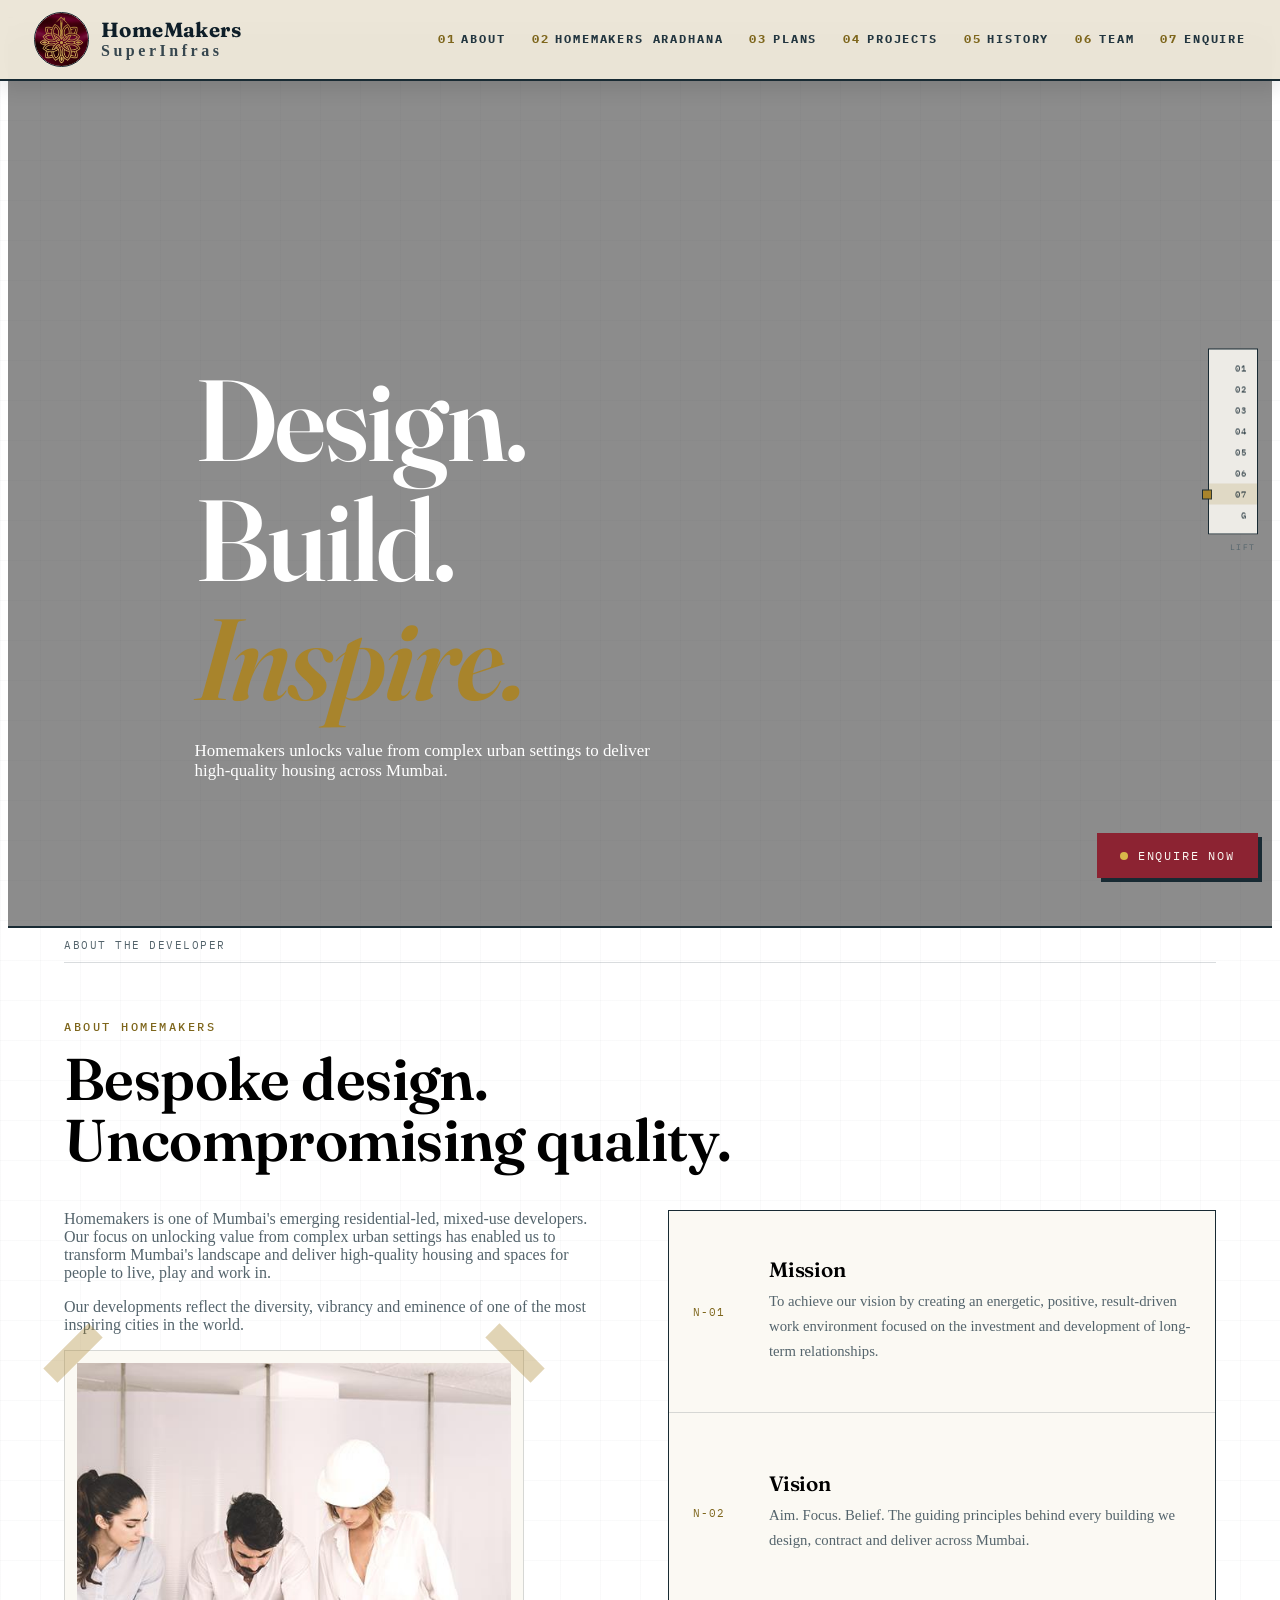
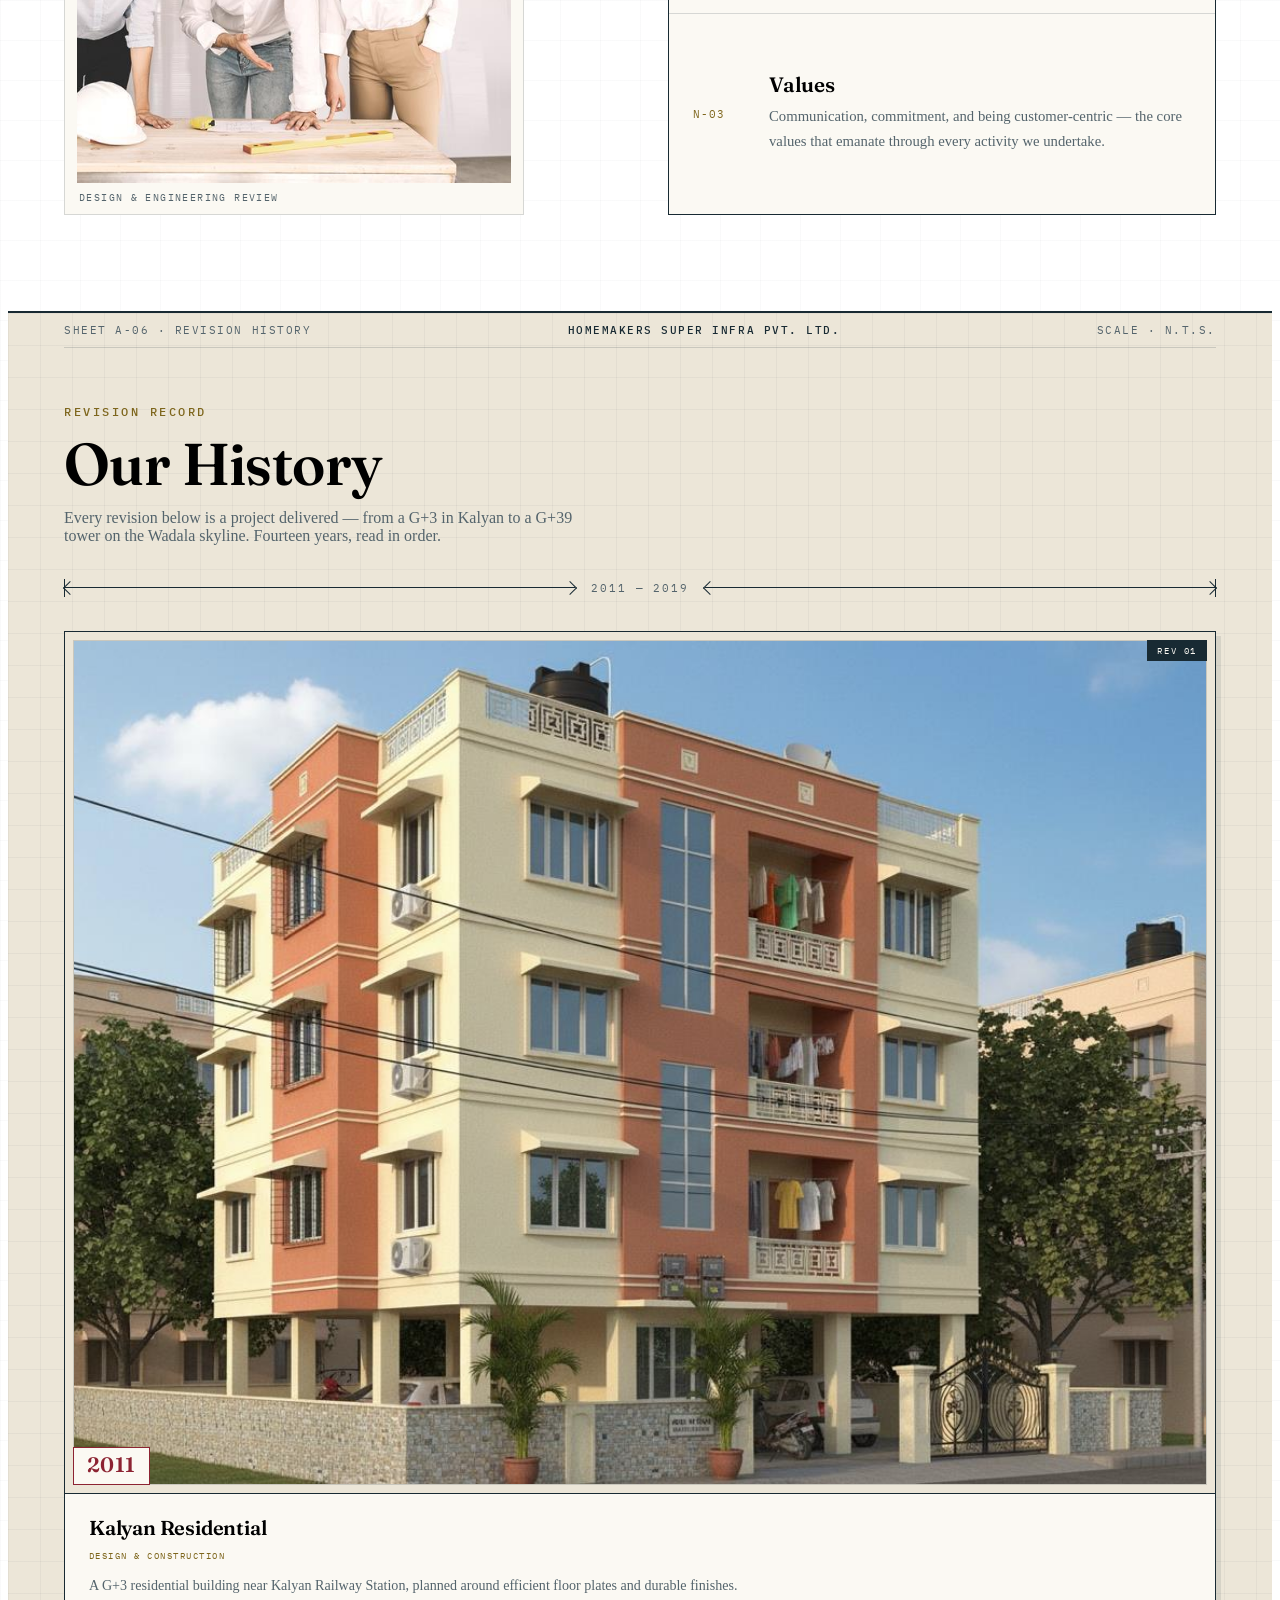
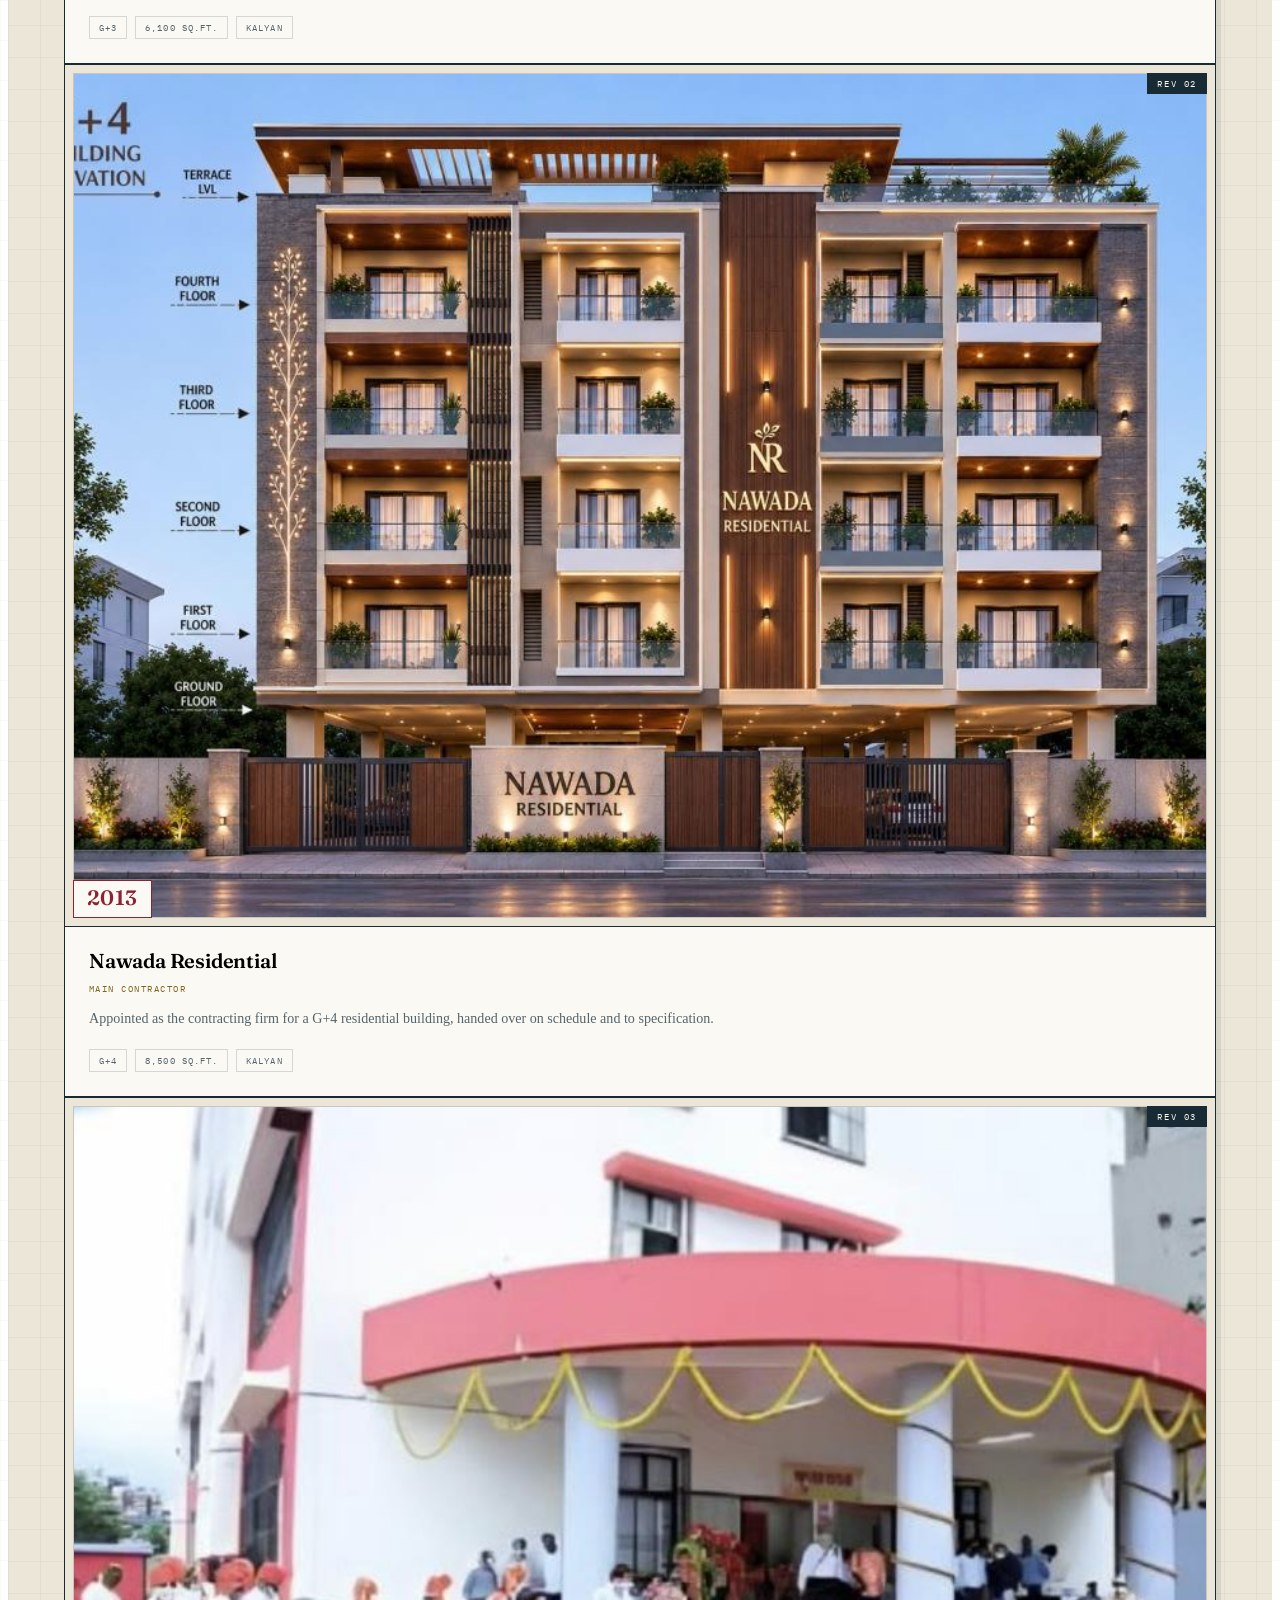
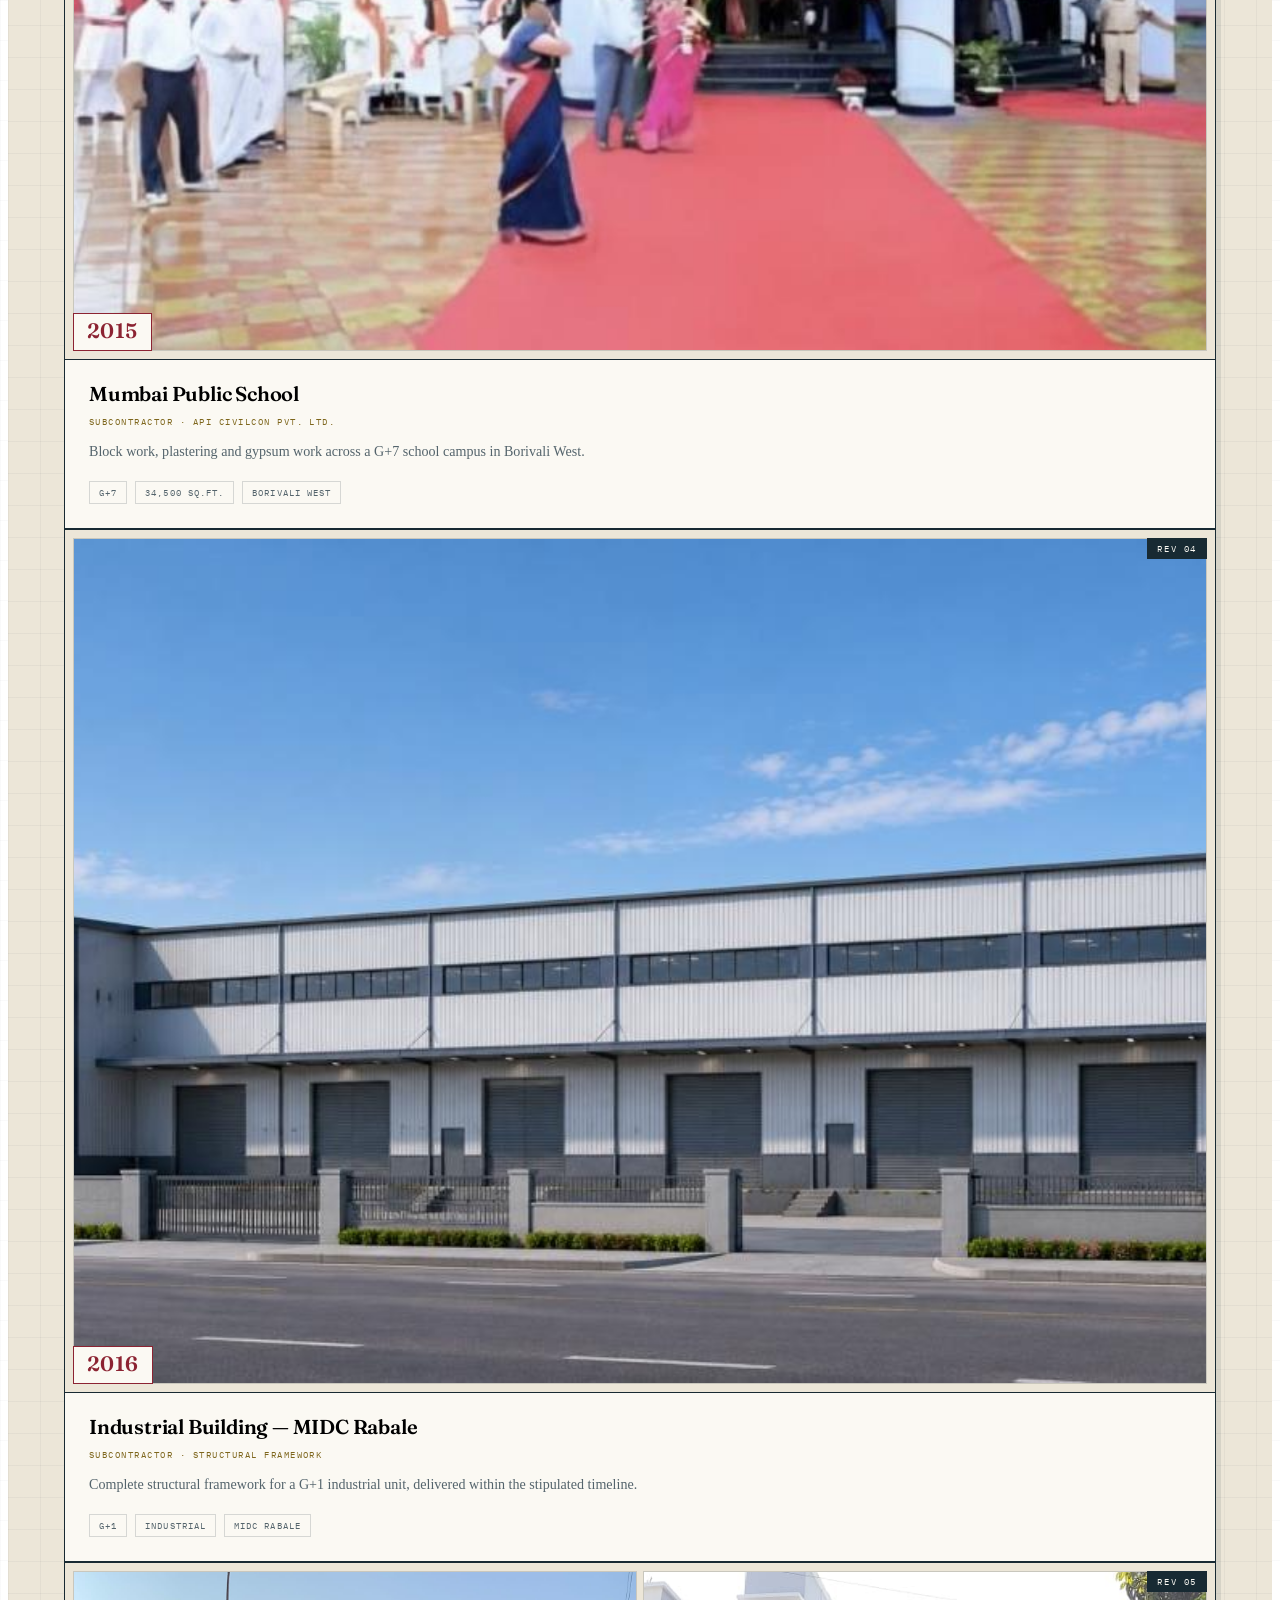
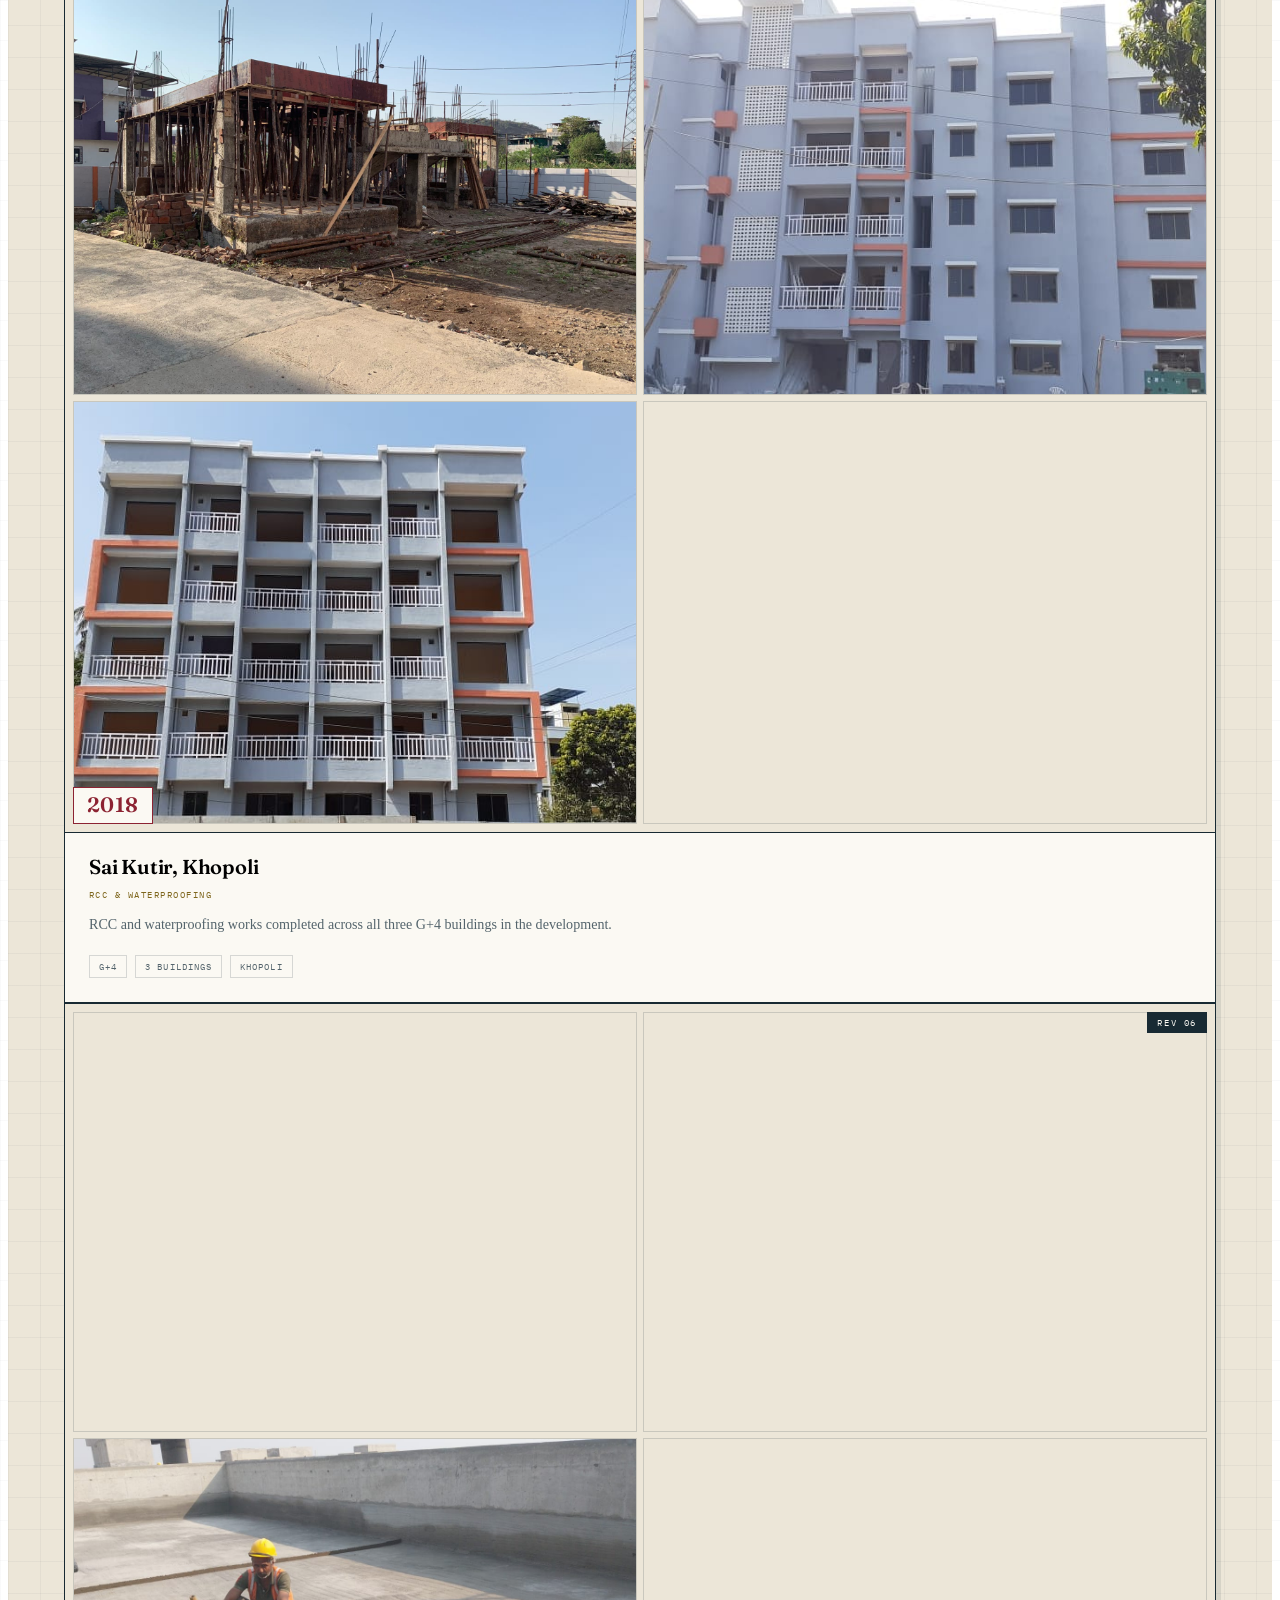
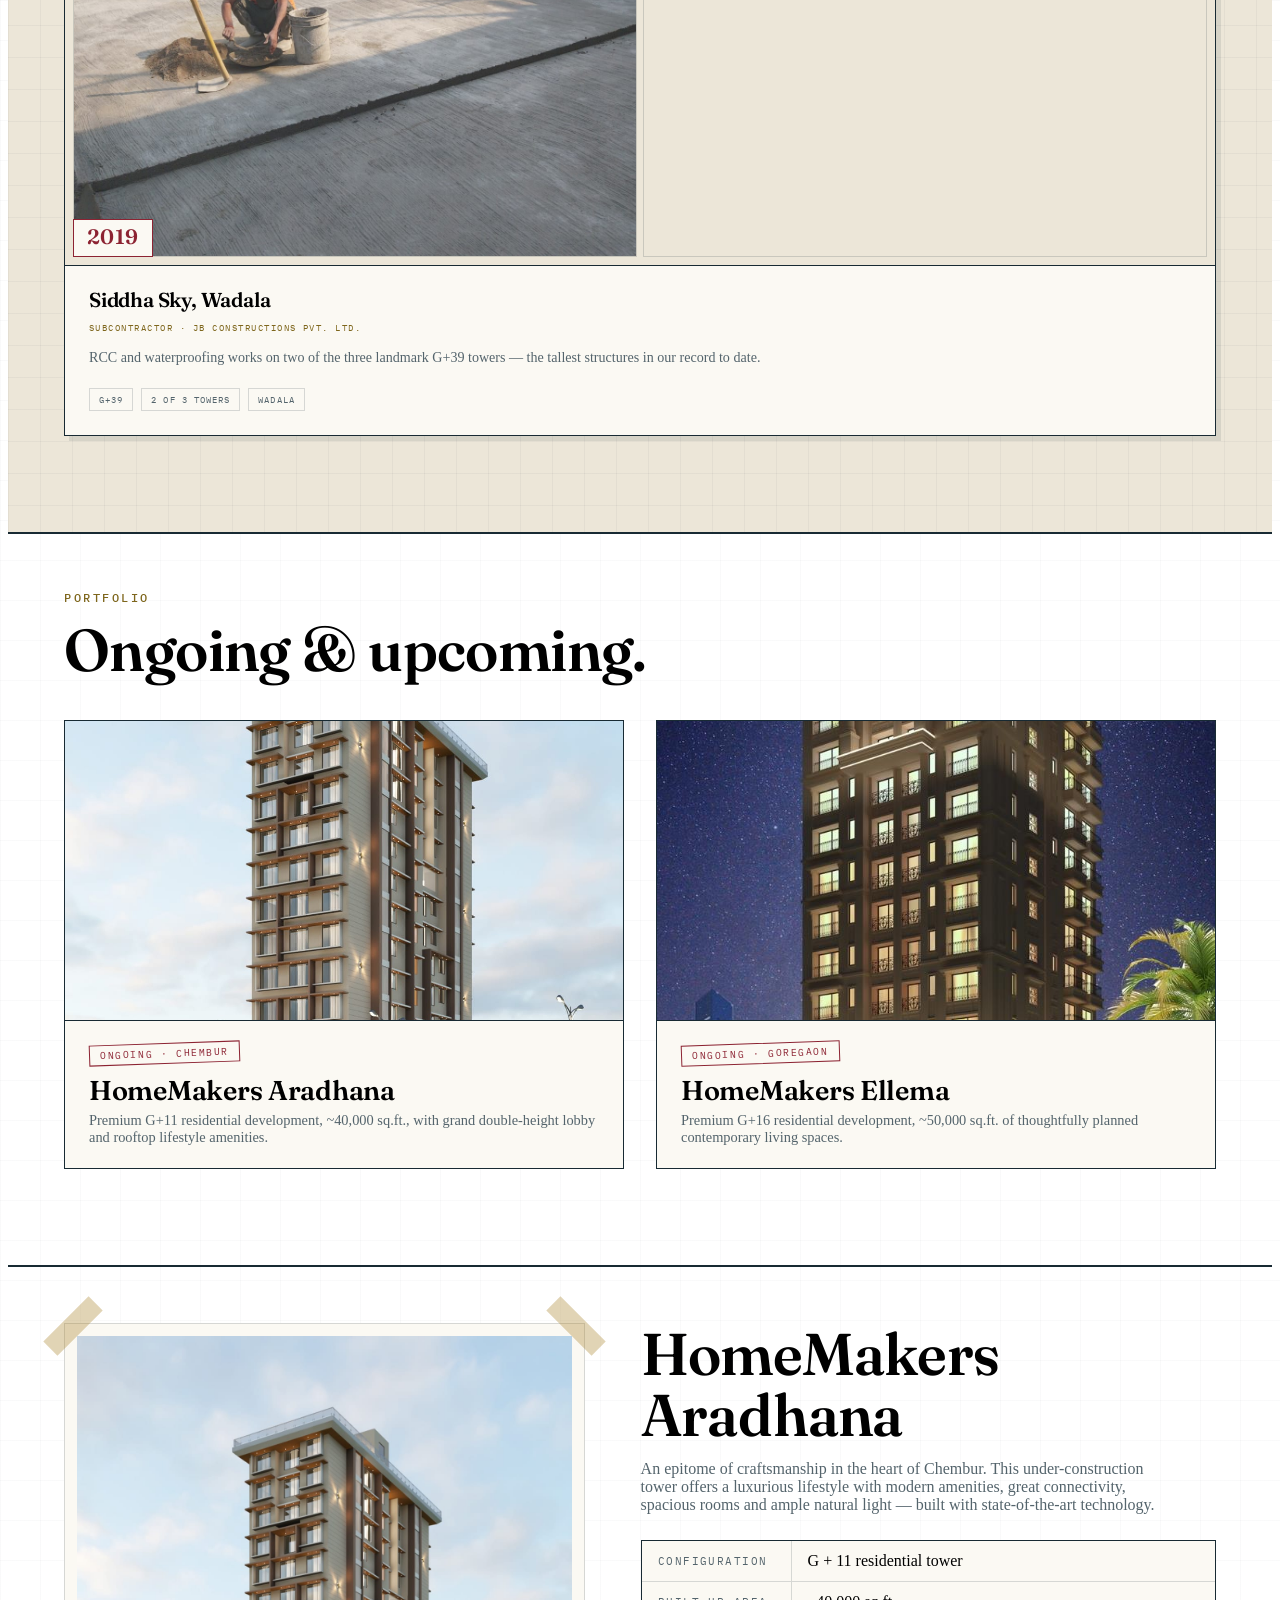
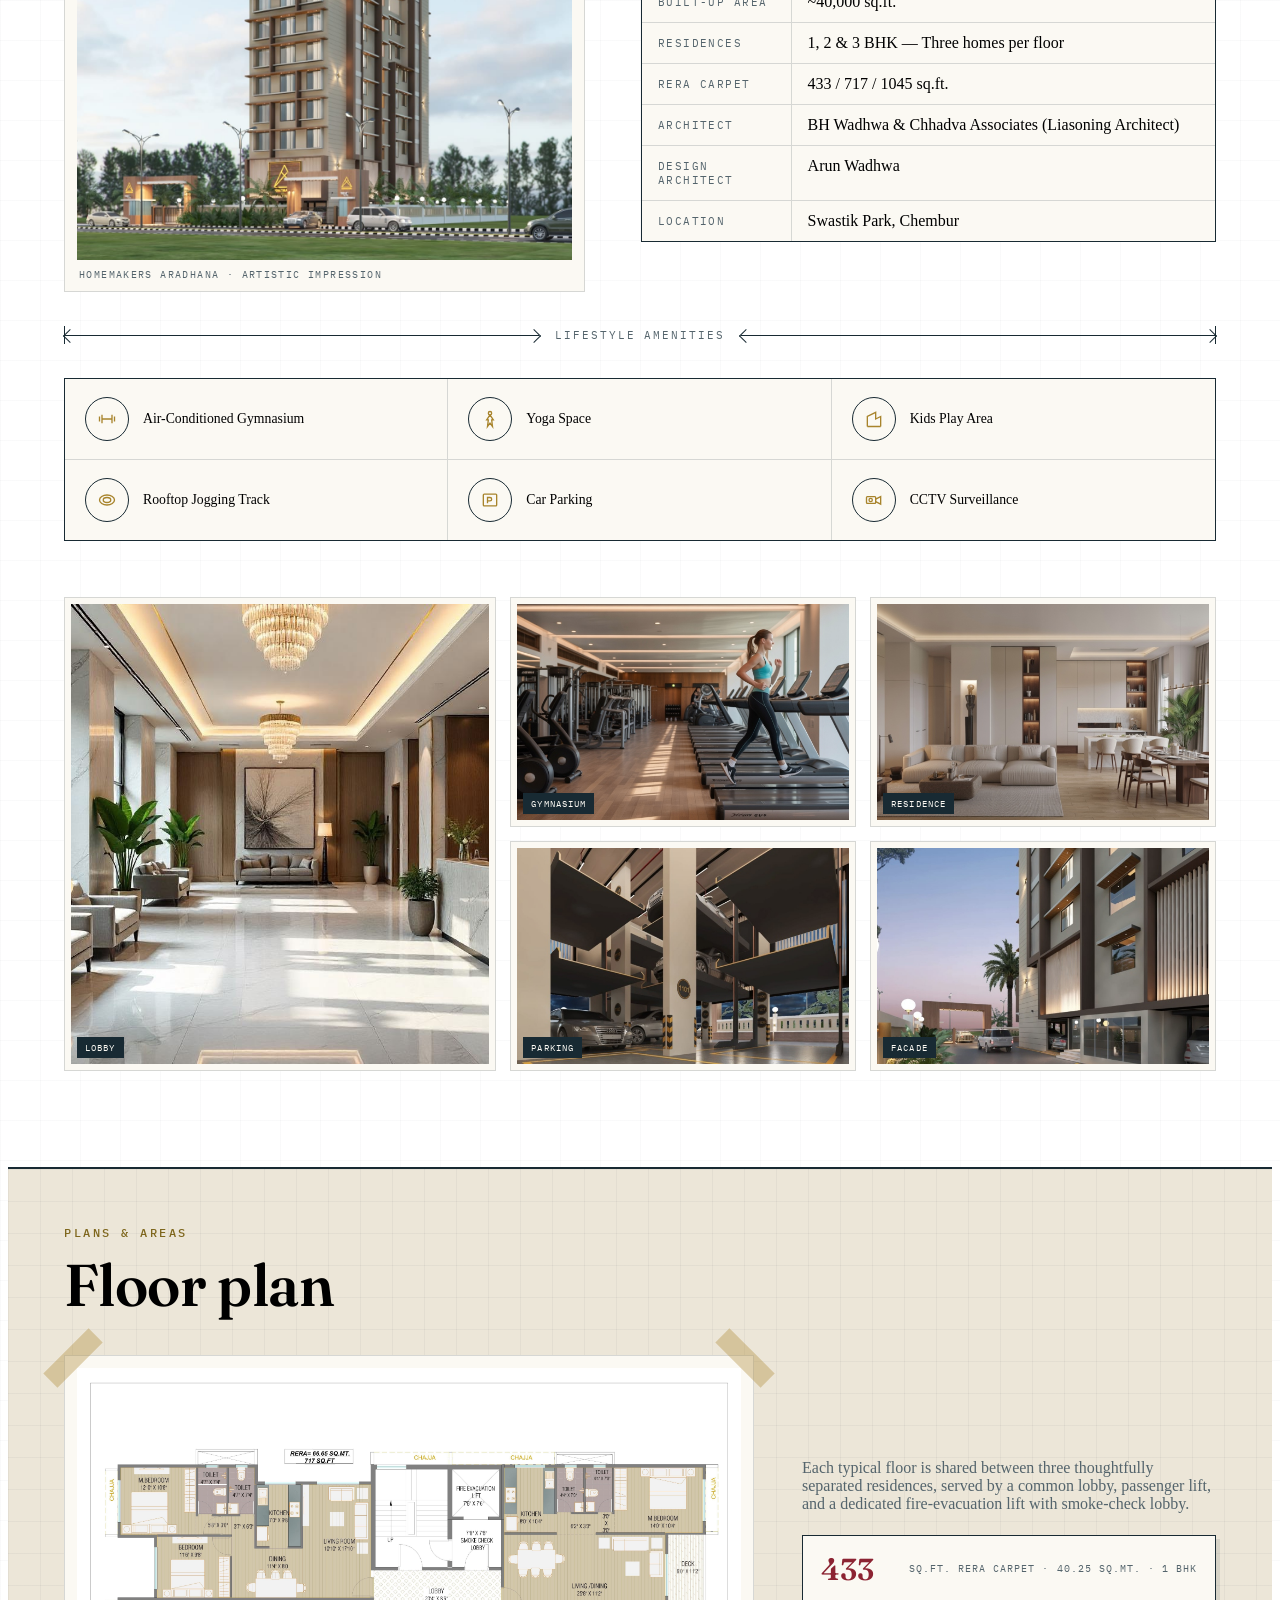
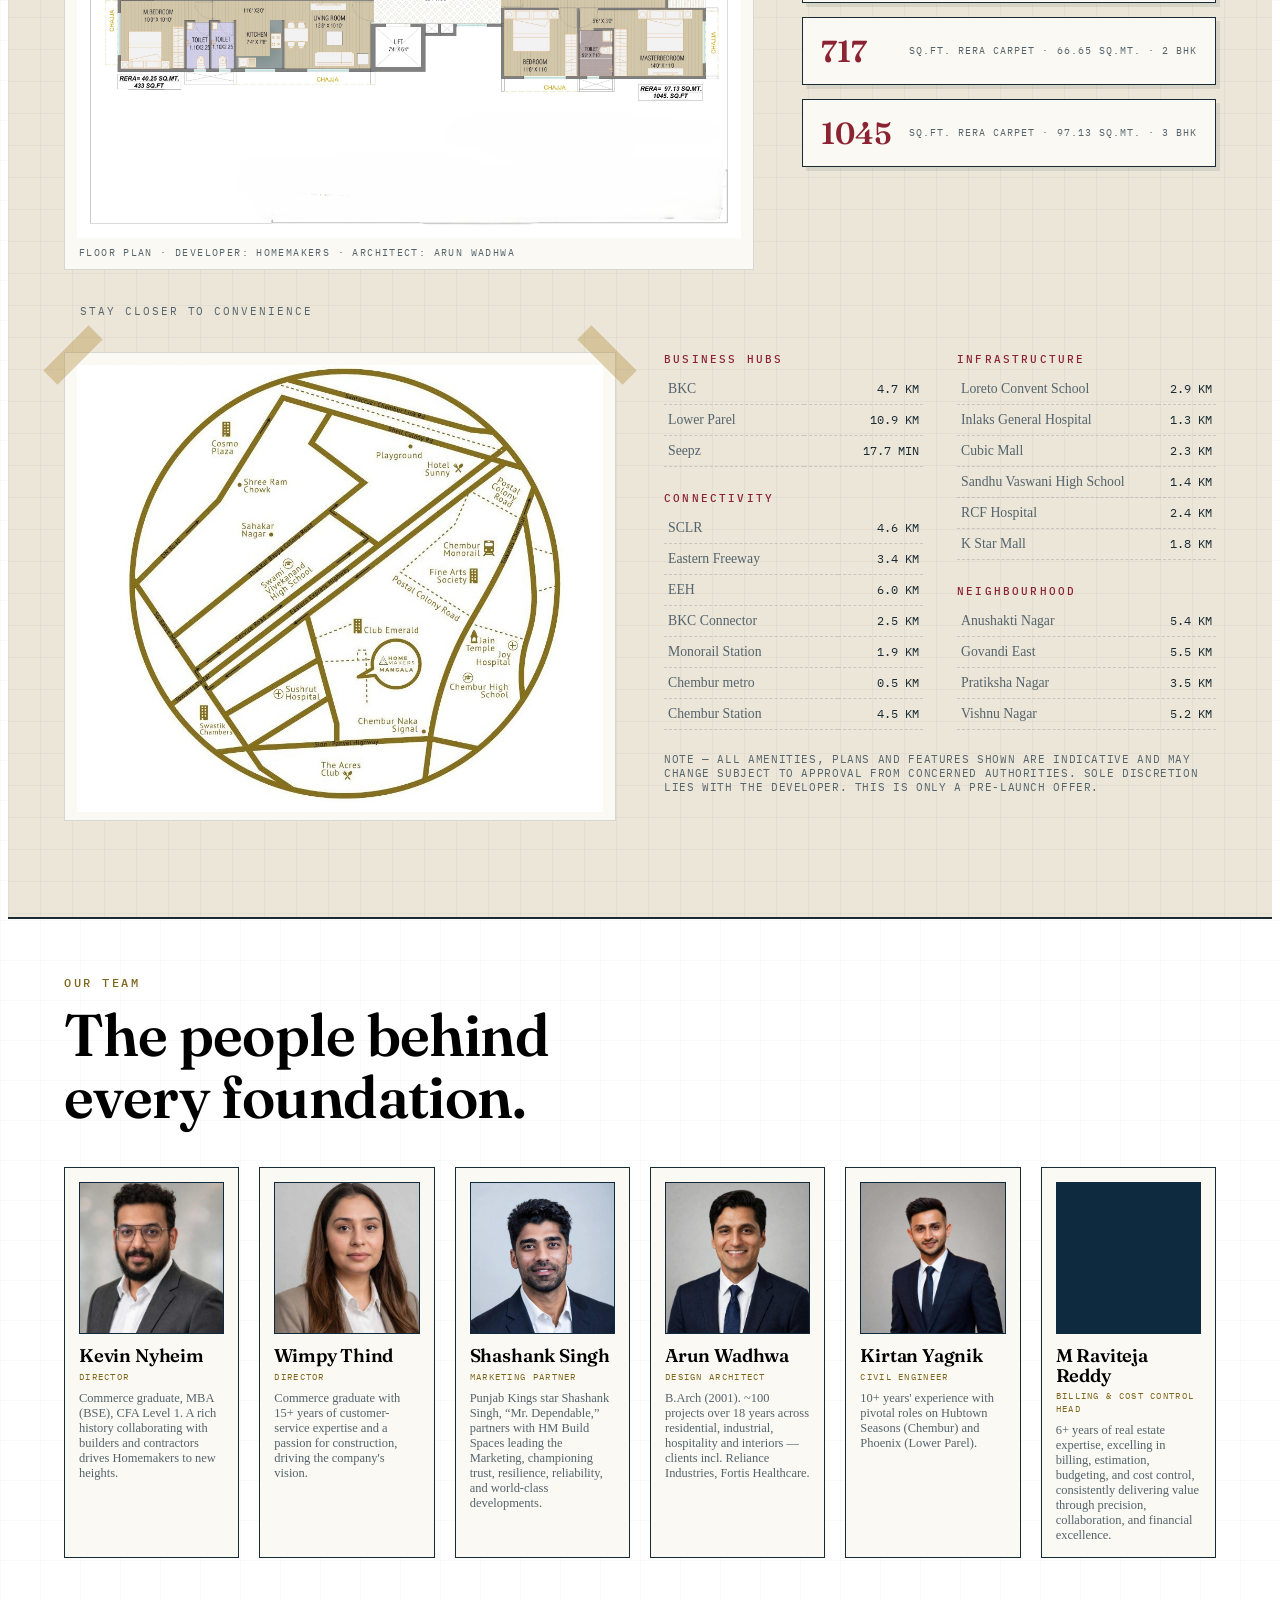
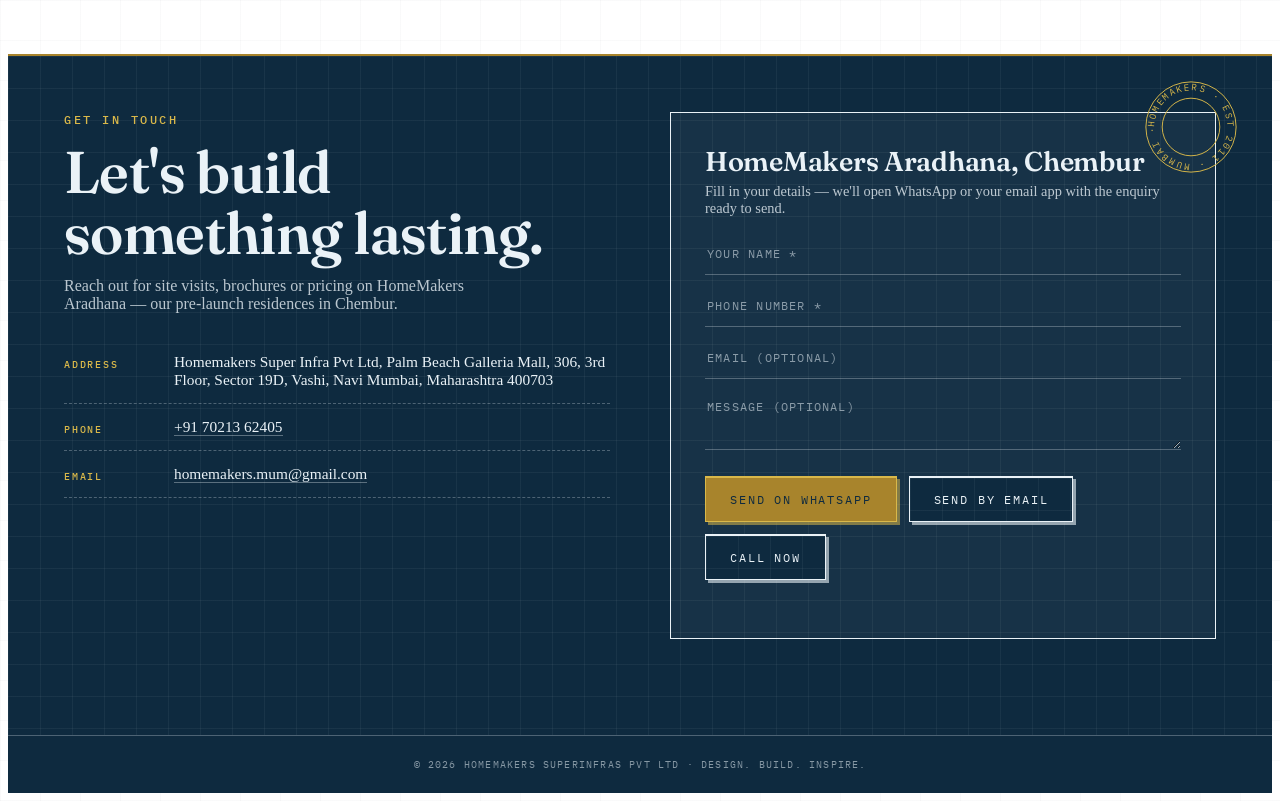
==== commit 2b17cc5b: "Add files via upload" ====
--- a/index.html
+++ b/index.html
@@ -74,16 +74,6 @@
 
             </div>
         </div>
-
-        <div class="dim hero-foot">
-            <span class="tick"></span>
-            <span class="rail"></span>
-            <span class="lbl">
-                17 Years in Construction · 5 Landmark Projects · 1 New Horizon
-            </span>
-            <span class="rail"></span>
-            <span class="tick"></span>
-        </div>
     </div>
 
 </section>
@@ -115,6 +105,162 @@
   </div>
 </section>
 
+<!-- ============ HISTORY / SHEET A-06 ============ -->
+<section class="sheet paper-deep" id="history">
+  <div class="wrap">
+
+    <div class="sheet-head">
+      <span>Sheet A-06 &middot; Revision History</span>
+      <span><b>Homemakers Super Infra Pvt. Ltd.</b></span>
+      <span>Scale &middot; N.T.S.</span>
+    </div>
+
+    <div class="sheet-body">
+      <span class="sec-kicker">Revision Record</span>
+      <h2 class="sec-title">Our History</h2>
+      <p class="sec-intro">Every revision below is a project delivered &mdash; from a G+3 in Kalyan to a
+        G+39 tower on the Wadala skyline. Fourteen years, read in order.</p>
+
+      <div class="dim" aria-hidden="true">
+        <span class="tick"></span>
+        <span class="rail"></span>
+        <span class="lbl">2011 &mdash; 2019</span>
+        <span class="rail"></span>
+        <span class="tick"></span>
+      </div>
+
+      <div class="hist-grid">
+
+        <!-- REV 01 -->
+        <article class="hcard reveal">
+          <div class="ph single">
+            <span class="rv">Rev 01</span>
+            <img src="images/history-kalyan-2011.jpg" alt="Kalyan Residential G+3, completed 2011" loading="lazy" decoding="async">
+            <span class="yr">2011</span>
+          </div>
+          <div class="tx">
+            <h3>Kalyan Residential</h3>
+            <span class="role">Design &amp; Construction</span>
+            <p>A G+3 residential building near Kalyan Railway Station, planned around efficient floor
+              plates and durable finishes.</p>
+            <div class="meta">
+              <span>G+3</span>
+              <span>6,100 sq.ft.</span>
+              <span>Kalyan</span>
+            </div>
+          </div>
+        </article>
+
+        <!-- REV 02 -->
+        <article class="hcard reveal">
+          <div class="ph single">
+            <span class="rv">Rev 02</span>
+            <img src="images/history-nawada-2013.jpg" alt="Nawada Residential G+4, completed 2013" loading="lazy" decoding="async">
+            <span class="yr">2013</span>
+          </div>
+          <div class="tx">
+            <h3>Nawada Residential</h3>
+            <span class="role">Main Contractor</span>
+            <p>Appointed as the contracting firm for a G+4 residential building, handed over on
+              schedule and to specification.</p>
+            <div class="meta">
+              <span>G+4</span>
+              <span>8,500 sq.ft.</span>
+              <span>Kalyan</span>
+            </div>
+          </div>
+        </article>
+
+        <!-- REV 03 -->
+        <article class="hcard reveal">
+          <div class="ph single">
+            <span class="rv">Rev 03</span>
+            <img src="images/history-mps-2015.jpg" alt="Mumbai Public School G+7, Borivali West, 2015" loading="lazy" decoding="async">
+            <span class="yr">2015</span>
+          </div>
+          <div class="tx">
+            <h3>Mumbai Public School</h3>
+            <span class="role">Subcontractor &middot; API Civilcon Pvt. Ltd.</span>
+            <p>Block work, plastering and gypsum work across a G+7 school campus in Borivali West.</p>
+            <div class="meta">
+              <span>G+7</span>
+              <span>34,500 sq.ft.</span>
+              <span>Borivali West</span>
+            </div>
+          </div>
+        </article>
+
+        <!-- REV 04 -->
+        <article class="hcard reveal">
+          <div class="ph single">
+            <span class="rv">Rev 04</span>
+            <img src="images/history-industrial-2016.jpg" alt="Industrial building G+1, MIDC Rabale, 2016" loading="lazy" decoding="async">
+            <span class="yr">2016</span>
+          </div>
+          <div class="tx">
+            <h3>Industrial Building &mdash; MIDC Rabale</h3>
+            <span class="role">Subcontractor &middot; Structural Framework</span>
+            <p>Complete structural framework for a G+1 industrial unit, delivered within the
+              stipulated timeline.</p>
+            <div class="meta">
+              <span>G+1</span>
+              <span>Industrial</span>
+              <span>MIDC Rabale</span>
+            </div>
+          </div>
+        </article>
+
+        <!-- REV 05 -->
+        <article class="hcard reveal">
+          <div class="ph quad">
+            <span class="rv">Rev 05</span>
+            <img src="images/SaiKutir_1.jpeg" alt="Sai Kutir, Khopoli — RCC frame under construction" loading="lazy" decoding="async">
+            <img src="images/SaiKutir_2.jpeg" alt="Sai Kutir, Khopoli — slab casting in progress" loading="lazy" decoding="async">
+            <img src="images/SaiKutir_3.jpeg" alt="Sai Kutir, Khopoli — waterproofing works" loading="lazy" decoding="async">
+            <img src="images/SaiKutir_4.jpeg" alt="Sai Kutir, Khopoli — completed building" loading="lazy" decoding="async">
+            <span class="yr">2018</span>
+          </div>
+          <div class="tx">
+            <h3>Sai Kutir, Khopoli</h3>
+            <span class="role">RCC &amp; Waterproofing</span>
+            <p>RCC and waterproofing works completed across all three G+4 buildings in the
+              development.</p>
+            <div class="meta">
+              <span>G+4</span>
+              <span>3 buildings</span>
+              <span>Khopoli</span>
+            </div>
+          </div>
+        </article>
+
+        <!-- REV 06 -->
+        <article class="hcard reveal">
+          <div class="ph quad">
+            <span class="rv">Rev 06</span>
+            <img src="images/siddhasky_1.jpeg" alt="Siddha Sky, Wadala — tower under construction" loading="lazy" decoding="async">
+            <img src="images/siddhasky_2.jpeg" alt="Siddha Sky, Wadala — RCC works at height" loading="lazy" decoding="async">
+            <img src="images/siddhasky_3.jpeg" alt="Siddha Sky, Wadala — waterproofing works" loading="lazy" decoding="async">
+            <img src="images/siddhasky_4.jpeg" alt="Siddha Sky, Wadala — completed towers" loading="lazy" decoding="async">
+            <span class="yr">2019</span>
+          </div>
+          <div class="tx">
+            <h3>Siddha Sky, Wadala</h3>
+            <span class="role">Subcontractor &middot; JB Constructions Pvt. Ltd.</span>
+            <p>RCC and waterproofing works on two of the three landmark G+39 towers &mdash; the tallest
+              structures in our record to date.</p>
+            <div class="meta">
+              <span>G+39</span>
+              <span>2 of 3 towers</span>
+              <span>Wadala</span>
+            </div>
+          </div>
+        </article>
+
+      </div>
+    </div>
+  </div>
+</section>
+
 <!-- ============ PROJECTS ============ -->
 <section class="sheet" id="projects">
   <div class="wrap">
@@ -143,73 +289,7 @@
   </div>
 </section>
 
-<!-- ============ HISTORY ============ -->
-<section class="sheet paper-deep" id="history">
-  <div class="wrap">
-    <div class="sheet-body">
-      <span class="sec-kicker">Our History</span>
-      <h2 class="sec-title">Every year, a revision.<br>Every revision, a build.</h2>
-      <div class="rev reveal mt-40">
-        <div class="hd-r">
-		<div>REV</div>
-		<div>RECORD PHOTO</div>
-		<div>DESCRIPTION OF WORK</div>
-		</div>
-        <div class="r">
-		<div class="yr">2011</div>
-		<div class="ph">
-		<img src="images/history-kalyan-2011.jpg" alt="Kalyan Residential, 2011" loading="lazy" decoding="async"></div>
-		<div class="tx"><h3>Kalyan Residential — G+3</h3><p>Built-up area 6,100 sq.ft. near Kalyan Railway Station, with a focus on quality construction and functional design.</p></div>
-		</div>
-        <div class="r">
-		<div class="yr">2013</div>
-		<div class="ph"><img src="images/history-nawada-2013.jpg" alt="Nawada Residential, 2013" loading="lazy" decoding="async"></div>
-		<div class="tx"><h3>Nawada Residential — G+4</h3><p>Contracting firm for this 8,500 sq.ft. residential building in Kalyan; superior quality and timely execution.</p></div>
-		</div>
-        <div class="r">
-		<div class="yr">2015</div>
-		<div class="ph">
-		<img src="images/history-mps-2015.jpg" alt="Mumbai Public School, 2015" loading="lazy" decoding="async"></div>
-		<div class="tx"><h3>Mumbai Public School — G+7</h3>
-		<p>Subcontractor under API Civilcon Pvt. Ltd., Borivali West: block work, plastering and gypsum work across 34,500 sq.ft.</p></div>
-		</div>
-        <div class="r">
-		<div class="yr">2016</div>
-		<div class="ph"><img src="images/history-industrial-2016.jpg" alt="Industrial building, MIDC Rabale, 2016" loading="lazy" decoding="async"></div>
-		<div class="tx">
-		<h3>Industrial Building — MIDC Rabale, G+1</h3>
-		<p>Complete structural framework as subcontractor, delivered within the stipulated timeline.</p>
-		</div>
-		</div>
-		
-		<div class="r">
-		<div class="yr">2018</div>
-		<div class="ph">
-		<img src="images/SaiKutir_1.jpeg" alt="Industrial building, MIDC Rabale, 2016" loading="lazy" decoding="async">
-		<img src="images/SaiKutir_2.jpeg" alt="Industrial building, MIDC Rabale, 2016" loading="lazy" decoding="async">
-		<img src="images/SaiKutir_3.jpeg" alt="Industrial building, MIDC Rabale, 2016" loading="lazy" decoding="async">
-		<img src="images/SaiKutir_4.jpeg" alt="Industrial building, MIDC Rabale, 2016" loading="lazy" decoding="async">
-		</div>
-		<div class="tx">
-		<h3>G+4 RCC and waterproofing</h3>
-		<p>Rcc is the structure in steel and cement.</p>
-		</div>
-		</div>
-		
-		
-        <div class="r">
-		<div class="yr">2019</div>
-		<div class="ph">
-		<img src="images/siddhasky_1.jpeg" alt="Siddha Sky, Wadala, 2019" loading="lazy" decoding="async">
-		<img src="images/siddhasky_2.jpeg" alt="Siddha Sky, Wadala, 2019" loading="lazy" decoding="async">
-		<img src="images/siddhasky_3.jpeg" alt="Siddha Sky, Wadala, 2019" loading="lazy" decoding="async">
-		<img src="images/siddhasky_4.jpeg" alt="Siddha Sky, Wadala, 2019" loading="lazy" decoding="async"></div>
-		<div class="tx"><h3>Siddha Sky, Wadala — G+39</h3><p>RCC and waterproofing works on two of three landmark towers, under JB Constructions Pvt. Ltd.</p></div>
-		</div>
-      </div>
-    </div>
-  </div>
-</section>
+
 
 
 
@@ -296,7 +376,7 @@
               <table>
                 <tr><td>SCLR</td><td>4.6 KM</td></tr><tr><td>Eastern Freeway</td><td>3.4 KM</td></tr>
                 <tr><td>EEH</td><td>6.0 KM</td></tr><tr><td>BKC Connector</td><td>2.5 KM</td></tr>
-                <tr><td>Monorail Station</td><td>1.9 KM</td></tr><tr><td>Ghatkopar Metro</td><td>5.1 KM</td></tr>
+                <tr><td>Monorail Station</td><td>1.9 KM</td></tr><tr><td>Chembur metro</td><td>0.5 KM</td></tr>
                 <tr><td>Chembur Station</td><td>4.5 KM</td></tr>
               </table>
             </div>
--- a/css/styles.css
+++ b/css/styles.css
@@ -394,18 +394,153 @@
 .proj p{font-size:.9rem; margin:8px 0 0;}
 
 /* ---------- 12. Revision table (history) ---------- */
-.rev{border:1px solid var(--ink); background:var(--white);}
-.rev .hd-r,.rev .r{display:grid; grid-template-columns:110px 190px 1fr; align-items:center;}
-.rev .hd-r{background:var(--ink); color:var(--white); font-family:var(--f-mono); font-size:.62rem; letter-spacing:.2em; text-transform:uppercase;}
-.rev .hd-r div{padding:10px 18px;}
-.rev .r{border-bottom:1px solid var(--line);}
-.rev .r:last-child{border-bottom:none;}
-.rev .yr{font-family:var(--f-display); font-weight:600; font-size:2rem; color:var(--stamp); padding:18px; border-right:1px solid var(--line); align-self:stretch; display:flex; align-items:center;}
-.rev .ph{padding:14px; border-right:1px solid var(--line); align-self:stretch;}
-.rev .ph img{width:100%; height:110px; object-fit:cover; border:1px solid var(--line);}
-.rev .tx{padding:16px 20px;}
-.rev .tx h3{font-size:1.2rem; margin-bottom:4px;}
-.rev .tx p{font-size:.88rem; margin:0;}
+/* ============================================================
+   12. HISTORY — REVISION CARDS  (replaces the old .rev table)
+   Each project is a "revision" in the drawing package: a stamped
+   record photo, the year as an issue stamp, and the work described.
+   Drop this in place of the old "/* ---- 12. Revision table ---- */"
+   block. Uses only existing design tokens.
+   ============================================================ */
+
+.hist-grid{
+  display:grid;
+  grid-template-columns:repeat(auto-fill, minmax(330px, 1fr));
+  gap:26px;
+  align-items:stretch;
+}
+
+/* ---- the card ---- */
+.hcard{
+  display:flex;
+  flex-direction:column;
+  background:var(--white);
+  border:1px solid var(--ink);
+  box-shadow:5px 5px 0 rgba(24,42,51,.10);
+  transition:transform .18s ease, box-shadow .18s ease;
+}
+.hcard:hover{
+  transform:translate(-3px,-3px);
+  box-shadow:8px 8px 0 rgba(24,42,51,.16);
+}
+
+/* ---- record photo(s) ---- */
+.hcard .ph{
+  position:relative;
+  display:grid;
+  gap:6px;
+  padding:8px;
+  aspect-ratio:4/3;
+  background:var(--paper-deep);
+  border-bottom:1px solid var(--ink);
+}
+.hcard .ph img{
+  width:100%;
+  height:100%;
+  object-fit:cover;
+  border:1px solid var(--line);
+  filter:saturate(.94);
+  transition:filter .4s ease;
+}
+.hcard:hover .ph img{filter:saturate(1);}
+
+/* photo layouts — pick one class on .ph */
+.hcard .ph.single{grid-template-columns:1fr;}
+.hcard .ph.duo{grid-template-columns:1fr 1fr;}
+.hcard .ph.trio{grid-template-columns:1fr 1fr; grid-template-rows:1fr 1fr;}
+.hcard .ph.trio img:first-of-type{grid-row:1 / 3;}
+.hcard .ph.quad{grid-template-columns:1fr 1fr; grid-template-rows:1fr 1fr;}
+
+/* ---- year issue stamp ---- */
+.hcard .yr{
+  position:absolute;
+  left:8px;
+  bottom:8px;
+  z-index:2;
+  font-family:var(--f-display);
+  font-weight:600;
+  font-size:1.3rem;
+  line-height:1;
+  letter-spacing:.02em;
+  color:var(--stamp);
+  background:var(--white);
+  border:1.5px solid var(--stamp);
+  padding:7px 13px 8px;
+}
+
+/* ---- revision number tag ---- */
+.hcard .rv{
+  position:absolute;
+  right:8px;
+  top:8px;
+  z-index:2;
+  font-family:var(--f-mono);
+  font-size:.56rem;
+  letter-spacing:.18em;
+  text-transform:uppercase;
+  color:var(--white);
+  background:var(--ink);
+  padding:5px 10px;
+}
+
+/* ---- description of work ---- */
+.hcard .tx{
+  display:flex;
+  flex-direction:column;
+  flex:1;
+  padding:22px 24px 24px;
+}
+.hcard .tx h3{font-size:1.26rem; line-height:1.18;}
+.hcard .tx .role{
+  display:block;
+  font-family:var(--f-mono);
+  font-size:.58rem;
+  letter-spacing:.16em;
+  text-transform:uppercase;
+  color:var(--gold-text);
+  margin:9px 0 12px;
+}
+.hcard .tx p{font-size:.88rem; line-height:1.68; margin:0;}
+
+/* ---- spec chips, pinned to the card foot so rows align ---- */
+.hcard .meta{
+  display:flex;
+  flex-wrap:wrap;
+  gap:8px;
+  margin-top:auto;
+  padding-top:18px;
+}
+.hcard .meta span{
+  font-family:var(--f-mono);
+  font-size:.56rem;
+  letter-spacing:.12em;
+  text-transform:uppercase;
+  color:var(--ink-soft);
+  border:1px solid var(--line);
+  padding:5px 9px;
+}
+
+/* ---- staggered reveal down the grid ---- */
+.hcard.reveal:nth-child(3n+2){transition-delay:.08s;}
+.hcard.reveal:nth-child(3n+3){transition-delay:.16s;}
+@media (prefers-reduced-motion:reduce){
+  .hcard.reveal{transition-delay:0s !important;}
+  .hcard, .hcard:hover{transform:none; transition:none;}
+}
+
+/* ---- responsive ---- */
+@media (max-width:880px){
+  .hist-grid{grid-template-columns:repeat(auto-fill, minmax(300px, 1fr)); gap:22px;}
+  .hcard.reveal:nth-child(n){transition-delay:0s;}
+  .hcard.reveal:nth-child(2n){transition-delay:.08s;}
+}
+@media (max-width:560px){
+  .hist-grid{grid-template-columns:1fr; gap:20px;}
+  .hcard .ph{aspect-ratio:3/2;}
+  .hcard .tx{padding:20px;}
+  .hcard .yr{font-size:1.15rem; padding:6px 11px;}
+  .hcard.reveal:nth-child(n){transition-delay:0s;}
+}
+
 
 /* ---------- 13. Team directory ---------- */
 .team-grid{display:grid; grid-template-columns:repeat(6,1fr); gap:20px;}
@@ -562,4 +697,3 @@
   #enquireFab{right:14px; bottom:14px; padding:12px 16px;}
   .modal-card{padding:26px 20px;}
 }
-
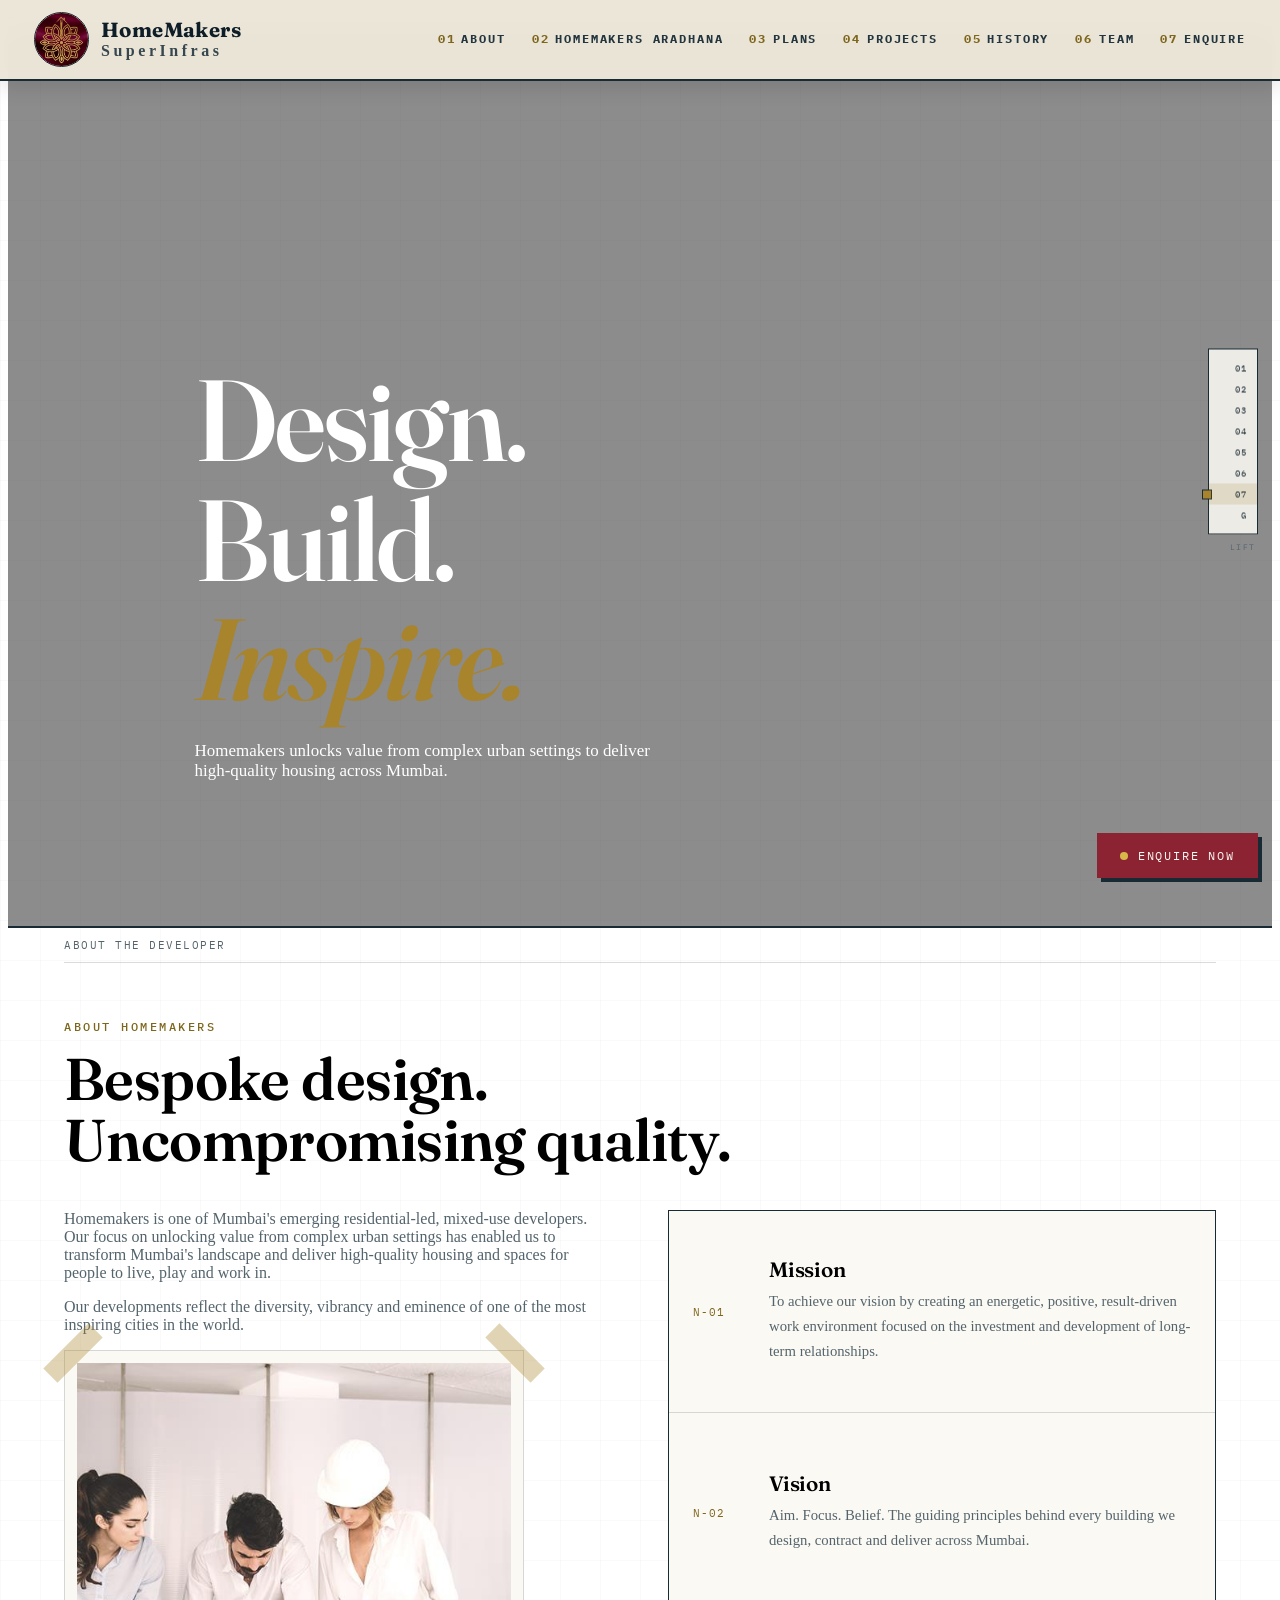
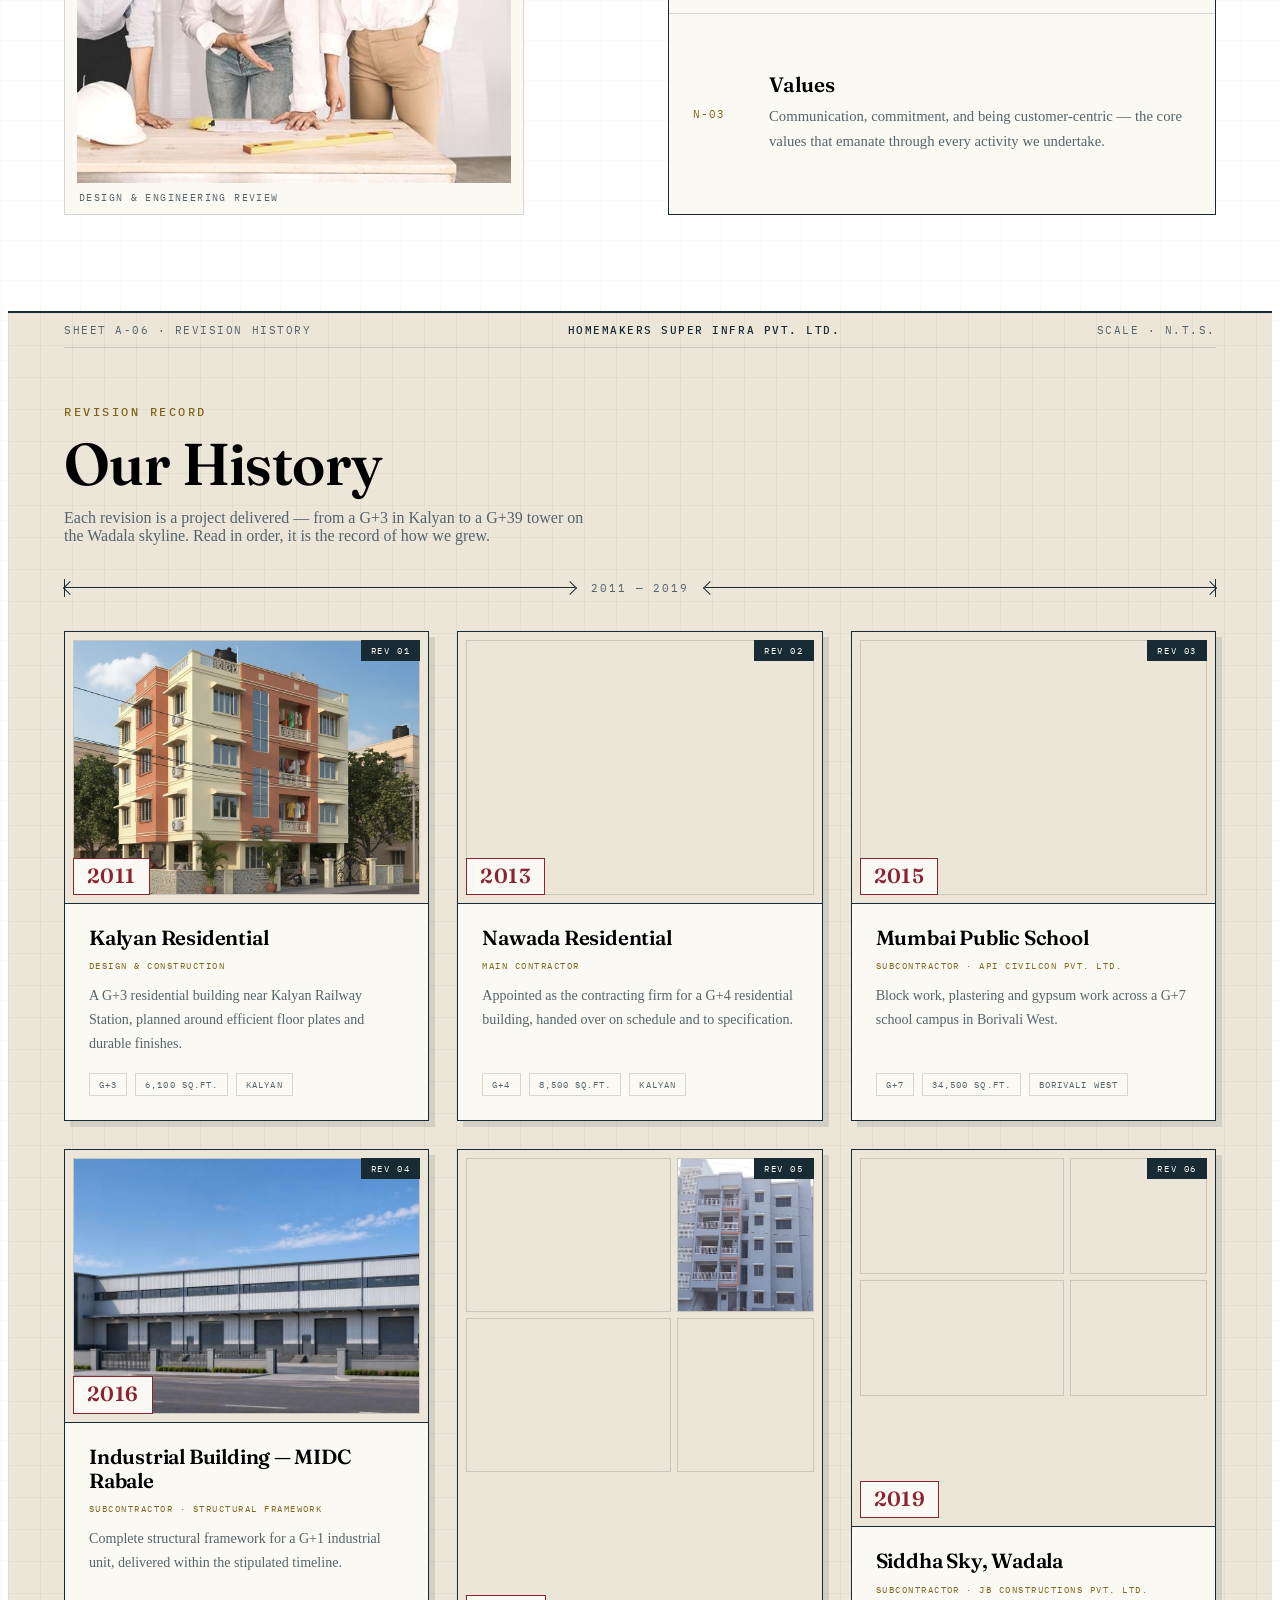
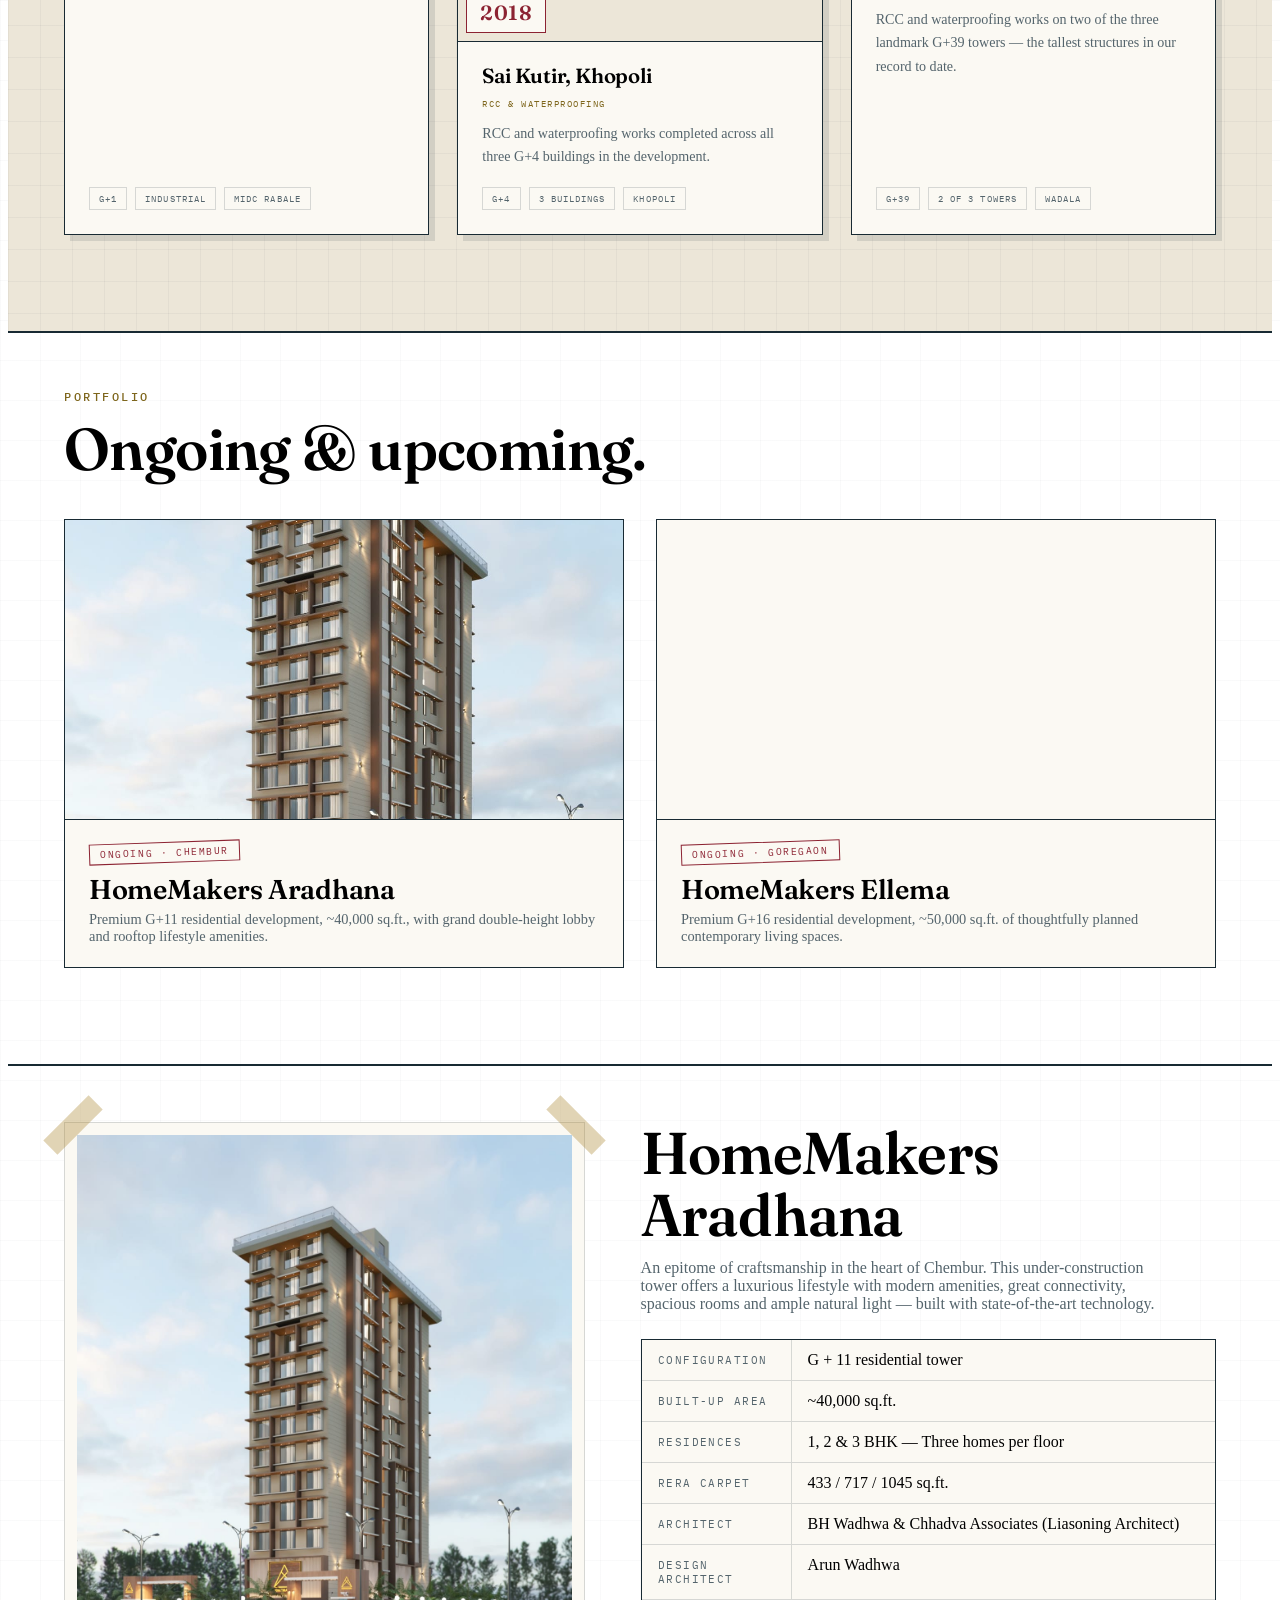
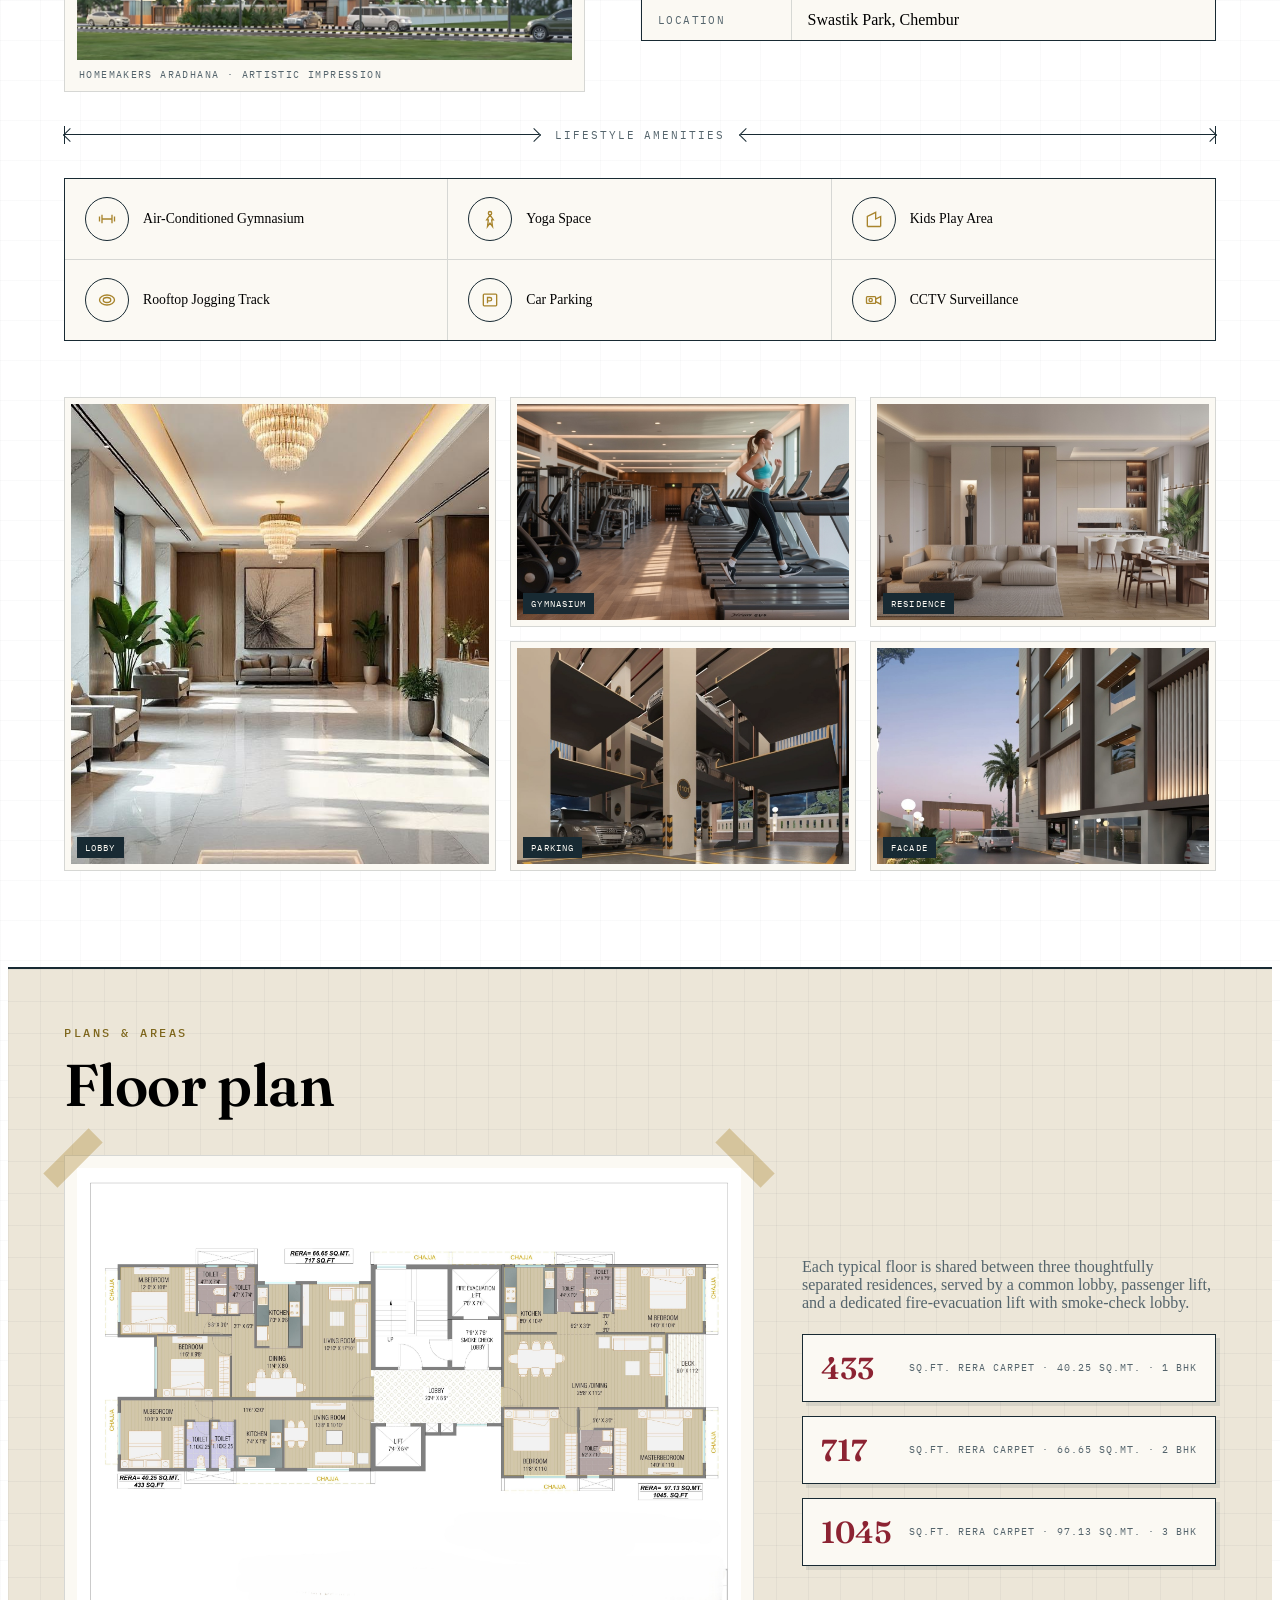
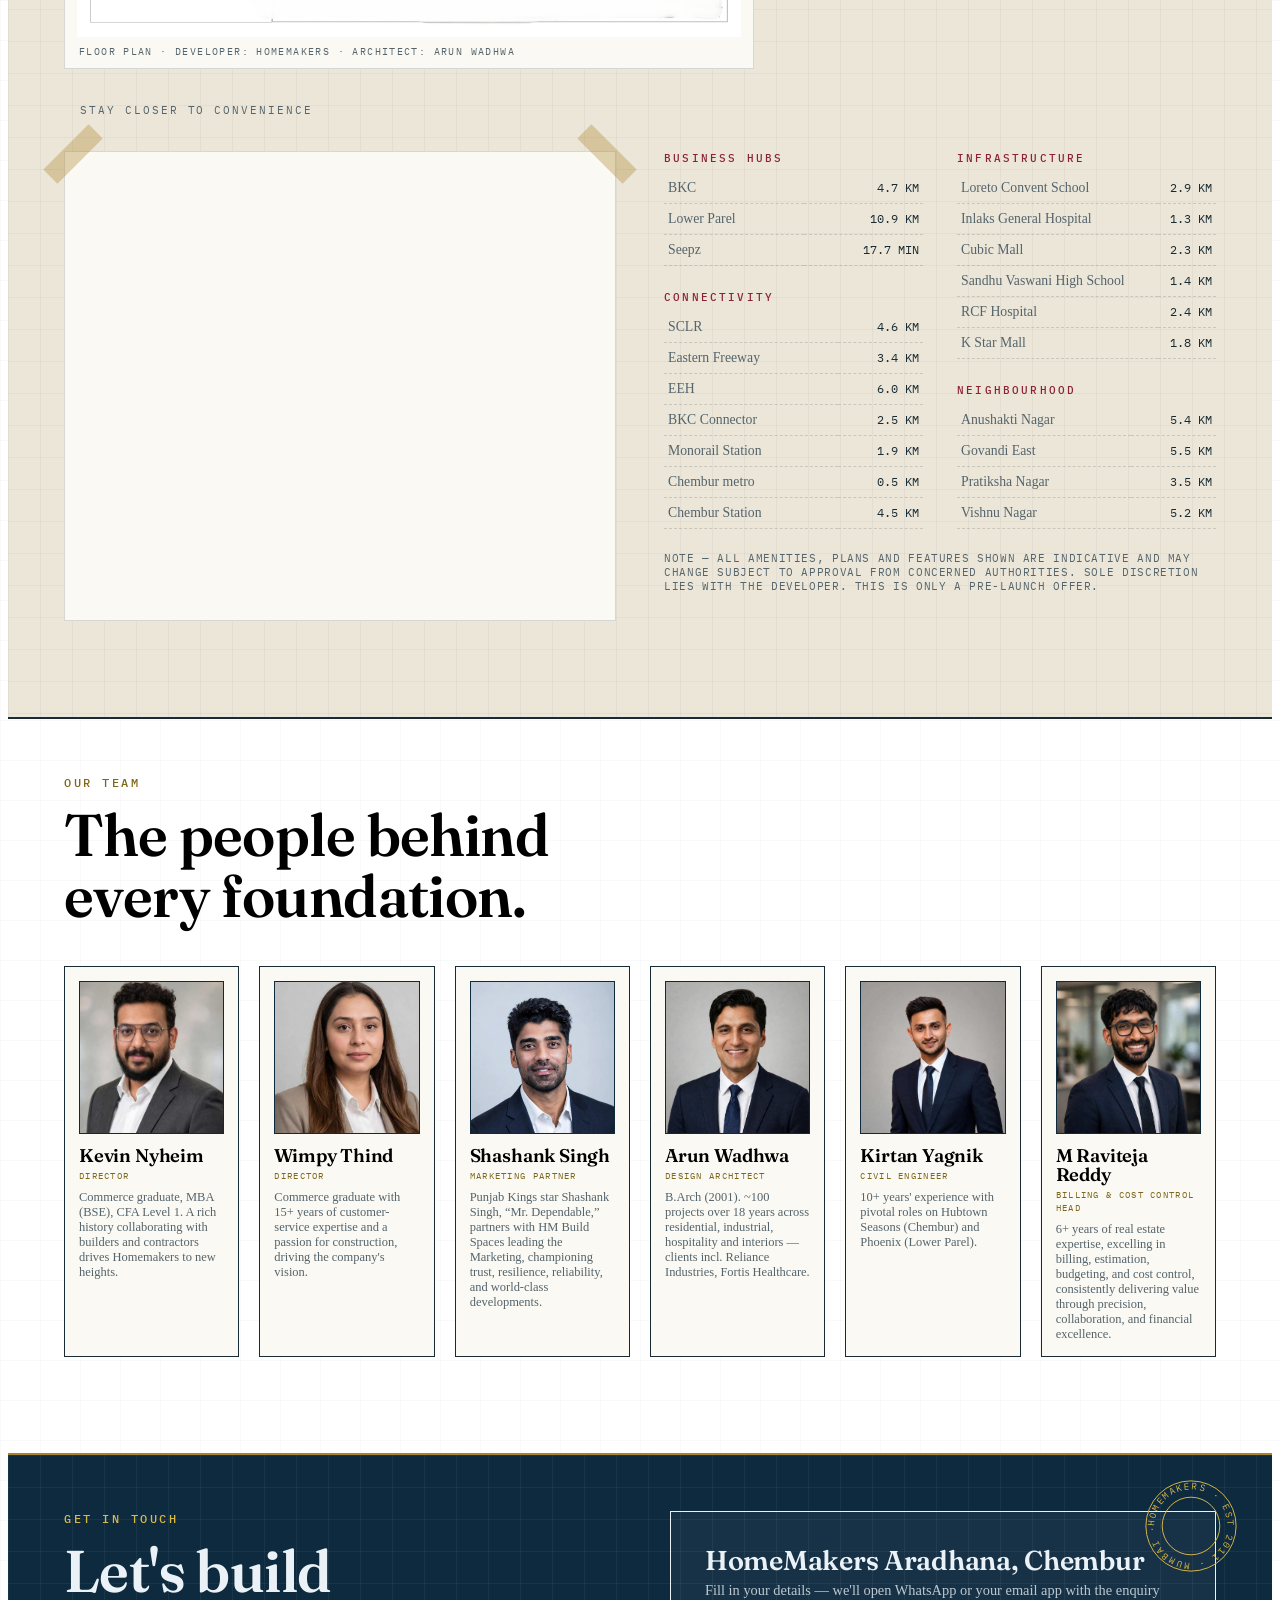
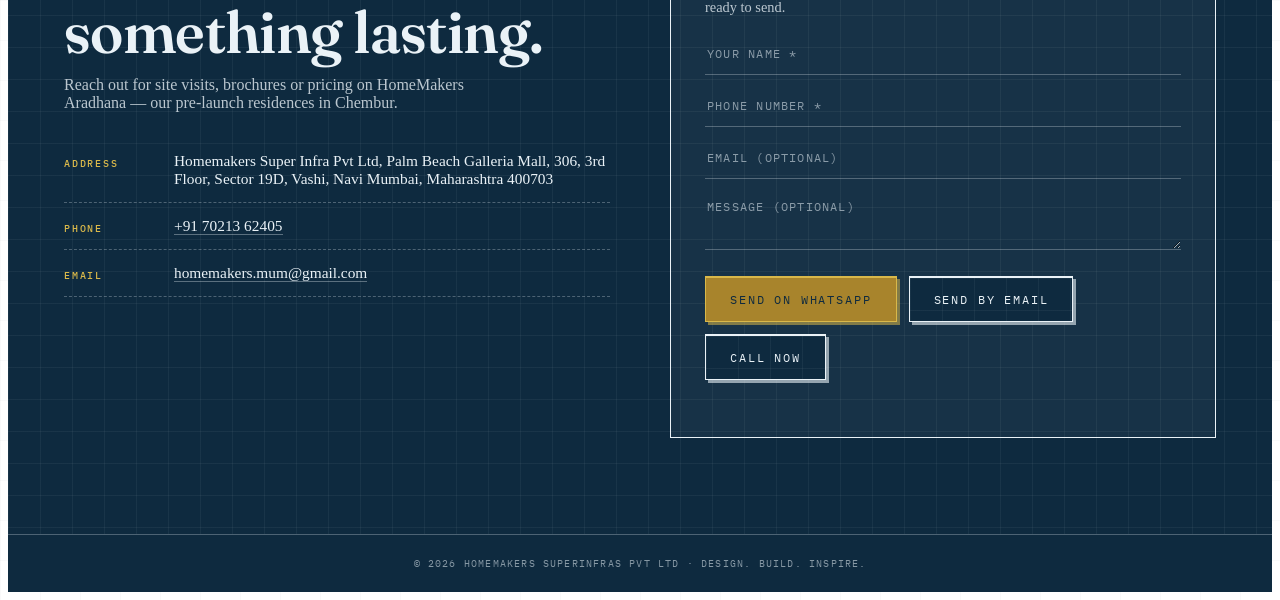
==== commit 6631a0b3: "Add files via upload" ====
--- a/index.html
+++ b/index.html
@@ -118,8 +118,8 @@
     <div class="sheet-body">
       <span class="sec-kicker">Revision Record</span>
       <h2 class="sec-title">Our History</h2>
-      <p class="sec-intro">Every revision below is a project delivered &mdash; from a G+3 in Kalyan to a
-        G+39 tower on the Wadala skyline. Fourteen years, read in order.</p>
+      <p class="sec-intro">Each revision is a project delivered &mdash; from a G+3 in Kalyan to a G+39
+        tower on the Wadala skyline. Read in order, it is the record of how we grew.</p>
 
       <div class="dim" aria-hidden="true">
         <span class="tick"></span>
@@ -135,7 +135,9 @@
         <article class="hcard reveal">
           <div class="ph single">
             <span class="rv">Rev 01</span>
-            <img src="images/history-kalyan-2011.jpg" alt="Kalyan Residential G+3, completed 2011" loading="lazy" decoding="async">
+            <div class="shot">
+              <img src="images/history-kalyan-2011.jpg" alt="Kalyan Residential, a G+3 building completed in 2011" loading="lazy" decoding="async">
+            </div>
             <span class="yr">2011</span>
           </div>
           <div class="tx">
@@ -155,7 +157,9 @@
         <article class="hcard reveal">
           <div class="ph single">
             <span class="rv">Rev 02</span>
-            <img src="images/history-nawada-2013.jpg" alt="Nawada Residential G+4, completed 2013" loading="lazy" decoding="async">
+            <div class="shot">
+              <img src="images/history-nawada-2013.jpg" alt="Nawada Residential, a G+4 building completed in 2013" loading="lazy" decoding="async">
+            </div>
             <span class="yr">2013</span>
           </div>
           <div class="tx">
@@ -175,7 +179,9 @@
         <article class="hcard reveal">
           <div class="ph single">
             <span class="rv">Rev 03</span>
-            <img src="images/history-mps-2015.jpg" alt="Mumbai Public School G+7, Borivali West, 2015" loading="lazy" decoding="async">
+            <div class="shot">
+              <img src="images/history-mps-2015.jpg" alt="Mumbai Public School, a G+7 campus in Borivali West, 2015" loading="lazy" decoding="async">
+            </div>
             <span class="yr">2015</span>
           </div>
           <div class="tx">
@@ -194,7 +200,9 @@
         <article class="hcard reveal">
           <div class="ph single">
             <span class="rv">Rev 04</span>
-            <img src="images/history-industrial-2016.jpg" alt="Industrial building G+1, MIDC Rabale, 2016" loading="lazy" decoding="async">
+            <div class="shot">
+              <img src="images/history-industrial-2016.jpg" alt="Industrial building, G+1, MIDC Rabale, 2016" loading="lazy" decoding="async">
+            </div>
             <span class="yr">2016</span>
           </div>
           <div class="tx">
@@ -214,10 +222,18 @@
         <article class="hcard reveal">
           <div class="ph quad">
             <span class="rv">Rev 05</span>
-            <img src="images/SaiKutir_1.jpeg" alt="Sai Kutir, Khopoli — RCC frame under construction" loading="lazy" decoding="async">
-            <img src="images/SaiKutir_2.jpeg" alt="Sai Kutir, Khopoli — slab casting in progress" loading="lazy" decoding="async">
-            <img src="images/SaiKutir_3.jpeg" alt="Sai Kutir, Khopoli — waterproofing works" loading="lazy" decoding="async">
-            <img src="images/SaiKutir_4.jpeg" alt="Sai Kutir, Khopoli — completed building" loading="lazy" decoding="async">
+            <div class="shot">
+              <img src="images/SaiKutir_1.jpeg" alt="Sai Kutir, Khopoli — RCC frame under construction" loading="lazy" decoding="async">
+            </div>
+            <div class="shot">
+              <img src="images/SaiKutir_2.jpeg" alt="Sai Kutir, Khopoli — slab casting in progress" loading="lazy" decoding="async">
+            </div>
+            <div class="shot">
+              <img src="images/SaiKutir_3.jpeg" alt="Sai Kutir, Khopoli — waterproofing works" loading="lazy" decoding="async">
+            </div>
+            <div class="shot">
+              <img src="images/SaiKutir_4.jpeg" alt="Sai Kutir, Khopoli — completed building" loading="lazy" decoding="async">
+            </div>
             <span class="yr">2018</span>
           </div>
           <div class="tx">
@@ -237,10 +253,18 @@
         <article class="hcard reveal">
           <div class="ph quad">
             <span class="rv">Rev 06</span>
-            <img src="images/siddhasky_1.jpeg" alt="Siddha Sky, Wadala — tower under construction" loading="lazy" decoding="async">
-            <img src="images/siddhasky_2.jpeg" alt="Siddha Sky, Wadala — RCC works at height" loading="lazy" decoding="async">
-            <img src="images/siddhasky_3.jpeg" alt="Siddha Sky, Wadala — waterproofing works" loading="lazy" decoding="async">
-            <img src="images/siddhasky_4.jpeg" alt="Siddha Sky, Wadala — completed towers" loading="lazy" decoding="async">
+            <div class="shot">
+              <img src="images/siddhasky_1.jpeg" alt="Siddha Sky, Wadala — tower under construction" loading="lazy" decoding="async">
+            </div>
+            <div class="shot">
+              <img src="images/siddhasky_2.jpeg" alt="Siddha Sky, Wadala — RCC works at height" loading="lazy" decoding="async">
+            </div>
+            <div class="shot">
+              <img src="images/siddhasky_3.jpeg" alt="Siddha Sky, Wadala — waterproofing works" loading="lazy" decoding="async">
+            </div>
+            <div class="shot">
+              <img src="images/siddhasky_4.jpeg" alt="Siddha Sky, Wadala — completed towers" loading="lazy" decoding="async">
+            </div>
             <span class="yr">2019</span>
           </div>
           <div class="tx">
@@ -260,6 +284,7 @@
     </div>
   </div>
 </section>
+
 
 <!-- ============ PROJECTS ============ -->
 <section class="sheet" id="projects">
--- a/css/styles.css
+++ b/css/styles.css
@@ -395,35 +395,39 @@
 
 /* ---------- 12. Revision table (history) ---------- */
 /* ============================================================
-   12. HISTORY — REVISION CARDS  (replaces the old .rev table)
-   Each project is a "revision" in the drawing package: a stamped
-   record photo, the year as an issue stamp, and the work described.
-   Drop this in place of the old "/* ---- 12. Revision table ---- */"
-   block. Uses only existing design tokens.
+   12. HISTORY — REVISION CARDS
+   Replaces the old ".rev" table block entirely.
+   Each project reads as a revision in the drawing package:
+   a stamped record photo, the year as an issue stamp,
+   and the description of work beneath it.
+   Uses only tokens already defined in :root.
    ============================================================ */
 
 .hist-grid{
   display:grid;
-  grid-template-columns:repeat(auto-fill, minmax(330px, 1fr));
-  gap:26px;
+  grid-template-columns:repeat(auto-fill, minmax(340px, 1fr));
+  gap:28px;
   align-items:stretch;
 }
 
-/* ---- the card ---- */
+/* ---------- 12.1 Card shell ---------- */
 .hcard{
   display:flex;
   flex-direction:column;
   background:var(--white);
   border:1px solid var(--ink);
-  box-shadow:5px 5px 0 rgba(24,42,51,.10);
+  box-shadow:6px 6px 0 rgba(24,42,51,.12);
   transition:transform .18s ease, box-shadow .18s ease;
 }
-.hcard:hover{
-  transform:translate(-3px,-3px);
-  box-shadow:8px 8px 0 rgba(24,42,51,.16);
-}
-
-/* ---- record photo(s) ---- */
+
+/* press-in on hover — same stamp language as .btn and #enquireFab */
+.hcard:hover,
+.hcard:focus-within{
+  transform:translate(3px,3px);
+  box-shadow:2px 2px 0 rgba(24,42,51,.18);
+}
+
+/* ---------- 12.2 Record photo(s) ---------- */
 .hcard .ph{
   position:relative;
   display:grid;
@@ -433,24 +437,40 @@
   background:var(--paper-deep);
   border-bottom:1px solid var(--ink);
 }
-.hcard .ph img{
+
+/* every photo sits in its own clipped frame so it can zoom cleanly */
+.hcard .shot{
+  position:relative;
+  overflow:hidden;
+  border:1px solid var(--line);
+  background:var(--paper-deep);
+}
+.hcard .shot img{
   width:100%;
   height:100%;
   object-fit:cover;
-  border:1px solid var(--line);
-  filter:saturate(.94);
-  transition:filter .4s ease;
-}
-.hcard:hover .ph img{filter:saturate(1);}
-
-/* photo layouts — pick one class on .ph */
+  filter:saturate(.9);
+  transition:transform .55s cubic-bezier(.2,.7,.3,1), filter .4s ease;
+}
+.hcard:hover .shot img{
+  transform:scale(1.06);
+  filter:saturate(1);
+}
+
+/* photo layouts — put one of these on .ph alongside the class name */
 .hcard .ph.single{grid-template-columns:1fr;}
+
 .hcard .ph.duo{grid-template-columns:1fr 1fr;}
-.hcard .ph.trio{grid-template-columns:1fr 1fr; grid-template-rows:1fr 1fr;}
-.hcard .ph.trio img:first-of-type{grid-row:1 / 3;}
-.hcard .ph.quad{grid-template-columns:1fr 1fr; grid-template-rows:1fr 1fr;}
-
-/* ---- year issue stamp ---- */
+
+/* 3 photos: hero left, two stacked right */
+.hcard .ph.trio{grid-template-columns:1.5fr 1fr; grid-template-rows:1fr 1fr;}
+.hcard .ph.trio .shot:first-child{grid-row:1 / 3;}
+
+/* 4 photos: hero left, three stacked right */
+.hcard .ph.quad{grid-template-columns:1.5fr 1fr; grid-template-rows:repeat(3,1fr);}
+.hcard .ph.quad .shot:first-child{grid-row:1 / 4;}
+
+/* ---------- 12.3 Year issue stamp ---------- */
 .hcard .yr{
   position:absolute;
   left:8px;
@@ -458,16 +478,21 @@
   z-index:2;
   font-family:var(--f-display);
   font-weight:600;
-  font-size:1.3rem;
+  font-size:1.28rem;
   line-height:1;
   letter-spacing:.02em;
   color:var(--stamp);
   background:var(--white);
   border:1.5px solid var(--stamp);
   padding:7px 13px 8px;
-}
-
-/* ---- revision number tag ---- */
+  transition:background .22s ease, color .22s ease;
+}
+.hcard:hover .yr{
+  background:var(--stamp);
+  color:var(--white);
+}
+
+/* ---------- 12.4 Revision tag ---------- */
 .hcard .rv{
   position:absolute;
   right:8px;
@@ -482,14 +507,17 @@
   padding:5px 10px;
 }
 
-/* ---- description of work ---- */
+/* ---------- 12.5 Description of work ---------- */
 .hcard .tx{
   display:flex;
   flex-direction:column;
   flex:1;
   padding:22px 24px 24px;
 }
-.hcard .tx h3{font-size:1.26rem; line-height:1.18;}
+.hcard .tx h3{
+  font-size:1.28rem;
+  line-height:1.18;
+}
 .hcard .tx .role{
   display:block;
   font-family:var(--f-mono);
@@ -499,9 +527,13 @@
   color:var(--gold-text);
   margin:9px 0 12px;
 }
-.hcard .tx p{font-size:.88rem; line-height:1.68; margin:0;}
-
-/* ---- spec chips, pinned to the card foot so rows align ---- */
+.hcard .tx p{
+  font-size:.88rem;
+  line-height:1.68;
+  margin:0;
+}
+
+/* spec chips pinned to the foot so every card in a row ends level */
 .hcard .meta{
   display:flex;
   flex-wrap:wrap;
@@ -517,29 +549,44 @@
   color:var(--ink-soft);
   border:1px solid var(--line);
   padding:5px 9px;
-}
-
-/* ---- staggered reveal down the grid ---- */
-.hcard.reveal:nth-child(3n+2){transition-delay:.08s;}
-.hcard.reveal:nth-child(3n+3){transition-delay:.16s;}
-@media (prefers-reduced-motion:reduce){
-  .hcard.reveal{transition-delay:0s !important;}
-  .hcard, .hcard:hover{transform:none; transition:none;}
-}
-
-/* ---- responsive ---- */
+  transition:border-color .22s ease, color .22s ease;
+}
+.hcard:hover .meta span{
+  border-color:var(--gold);
+  color:var(--ink);
+}
+
+/* ---------- 12.6 Staggered reveal ---------- */
+.hcard.reveal:nth-child(2){transition-delay:.06s;}
+.hcard.reveal:nth-child(3){transition-delay:.12s;}
+.hcard.reveal:nth-child(4){transition-delay:.18s;}
+.hcard.reveal:nth-child(5){transition-delay:.24s;}
+.hcard.reveal:nth-child(6){transition-delay:.30s;}
+
+/* ---------- 12.7 Responsive ---------- */
 @media (max-width:880px){
   .hist-grid{grid-template-columns:repeat(auto-fill, minmax(300px, 1fr)); gap:22px;}
-  .hcard.reveal:nth-child(n){transition-delay:0s;}
-  .hcard.reveal:nth-child(2n){transition-delay:.08s;}
 }
 @media (max-width:560px){
   .hist-grid{grid-template-columns:1fr; gap:20px;}
   .hcard .ph{aspect-ratio:3/2;}
+  .hcard .ph.quad{grid-template-columns:1.35fr 1fr;}
   .hcard .tx{padding:20px;}
-  .hcard .yr{font-size:1.15rem; padding:6px 11px;}
+  .hcard .tx h3{font-size:1.18rem;}
+  .hcard .yr{font-size:1.1rem; padding:6px 11px;}
   .hcard.reveal:nth-child(n){transition-delay:0s;}
 }
+
+/* ---------- 12.8 Reduced motion ---------- */
+@media (prefers-reduced-motion:reduce){
+  .hcard,
+  .hcard:hover,
+  .hcard:focus-within{transform:none; transition:none;}
+  .hcard .shot img,
+  .hcard:hover .shot img{transform:none; transition:none;}
+  .hcard.reveal:nth-child(n){transition-delay:0s;}
+}
+
 
 
 /* ---------- 13. Team directory ---------- */
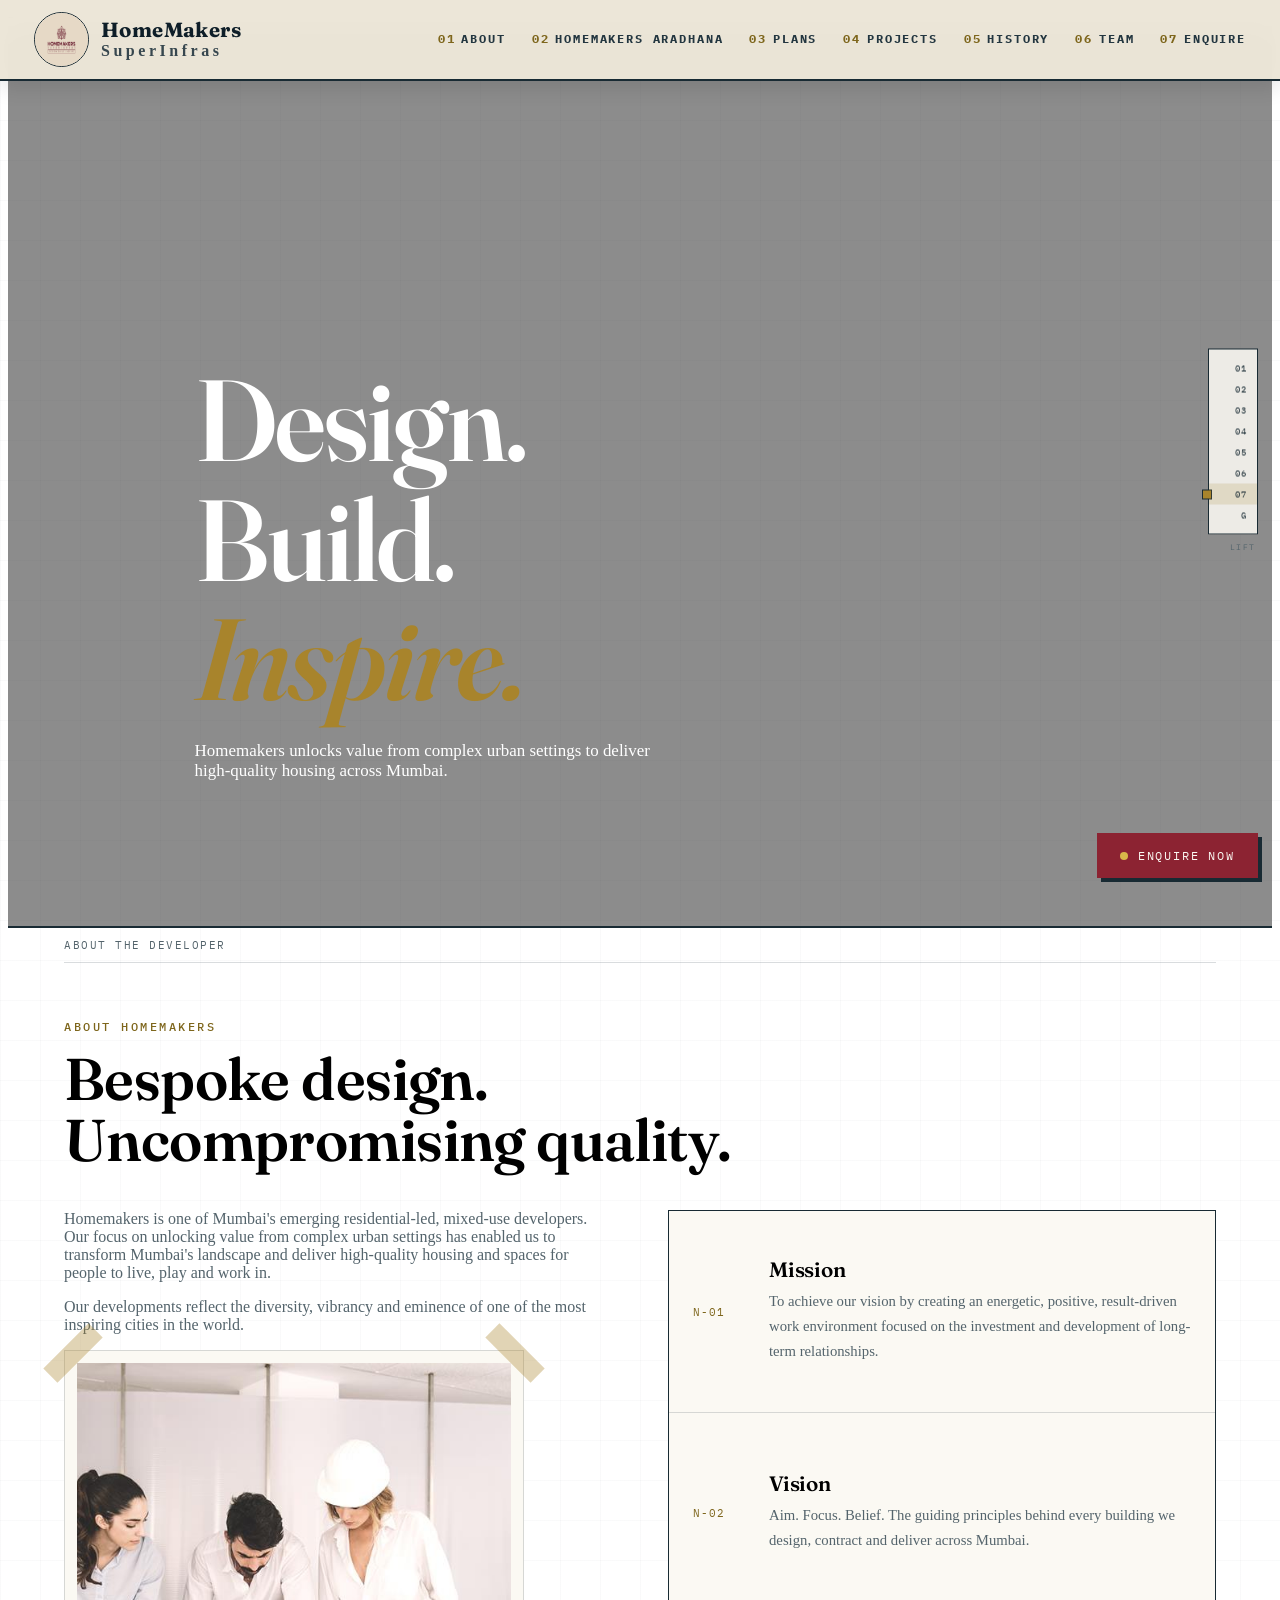
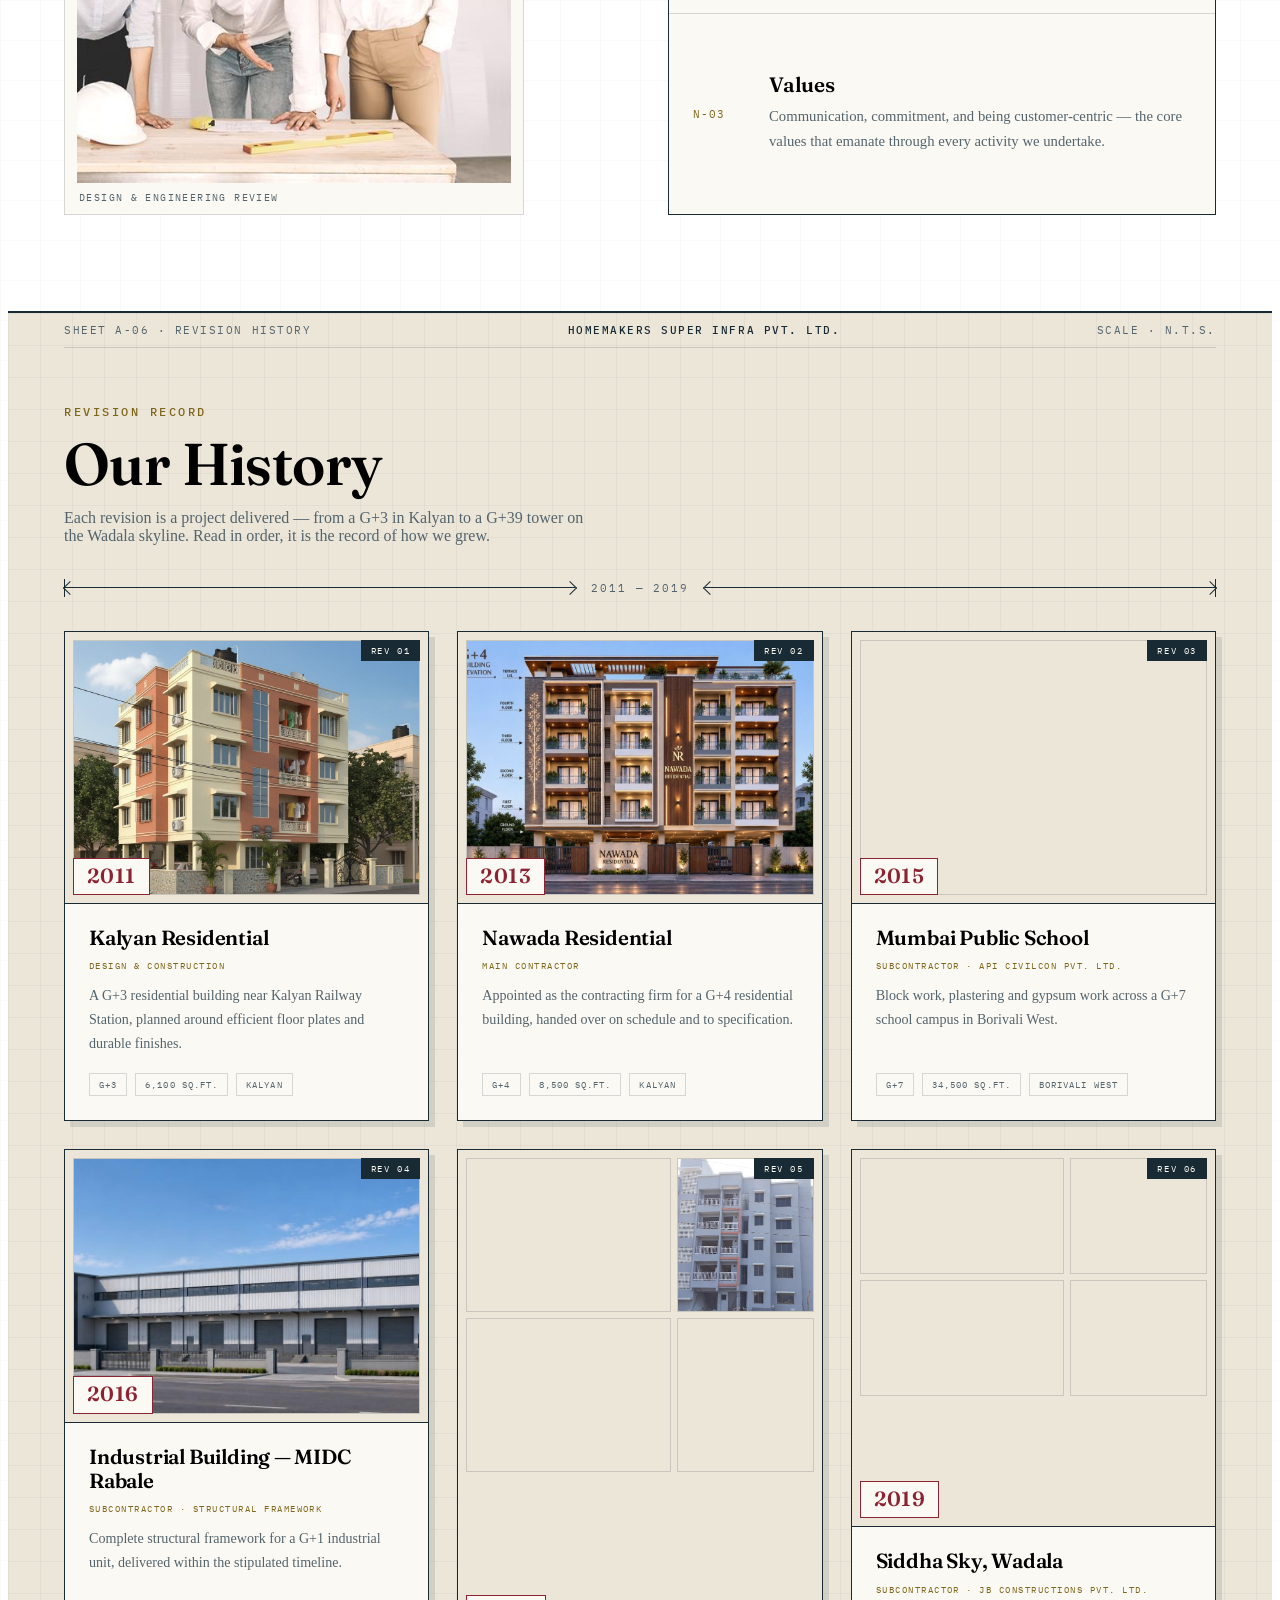
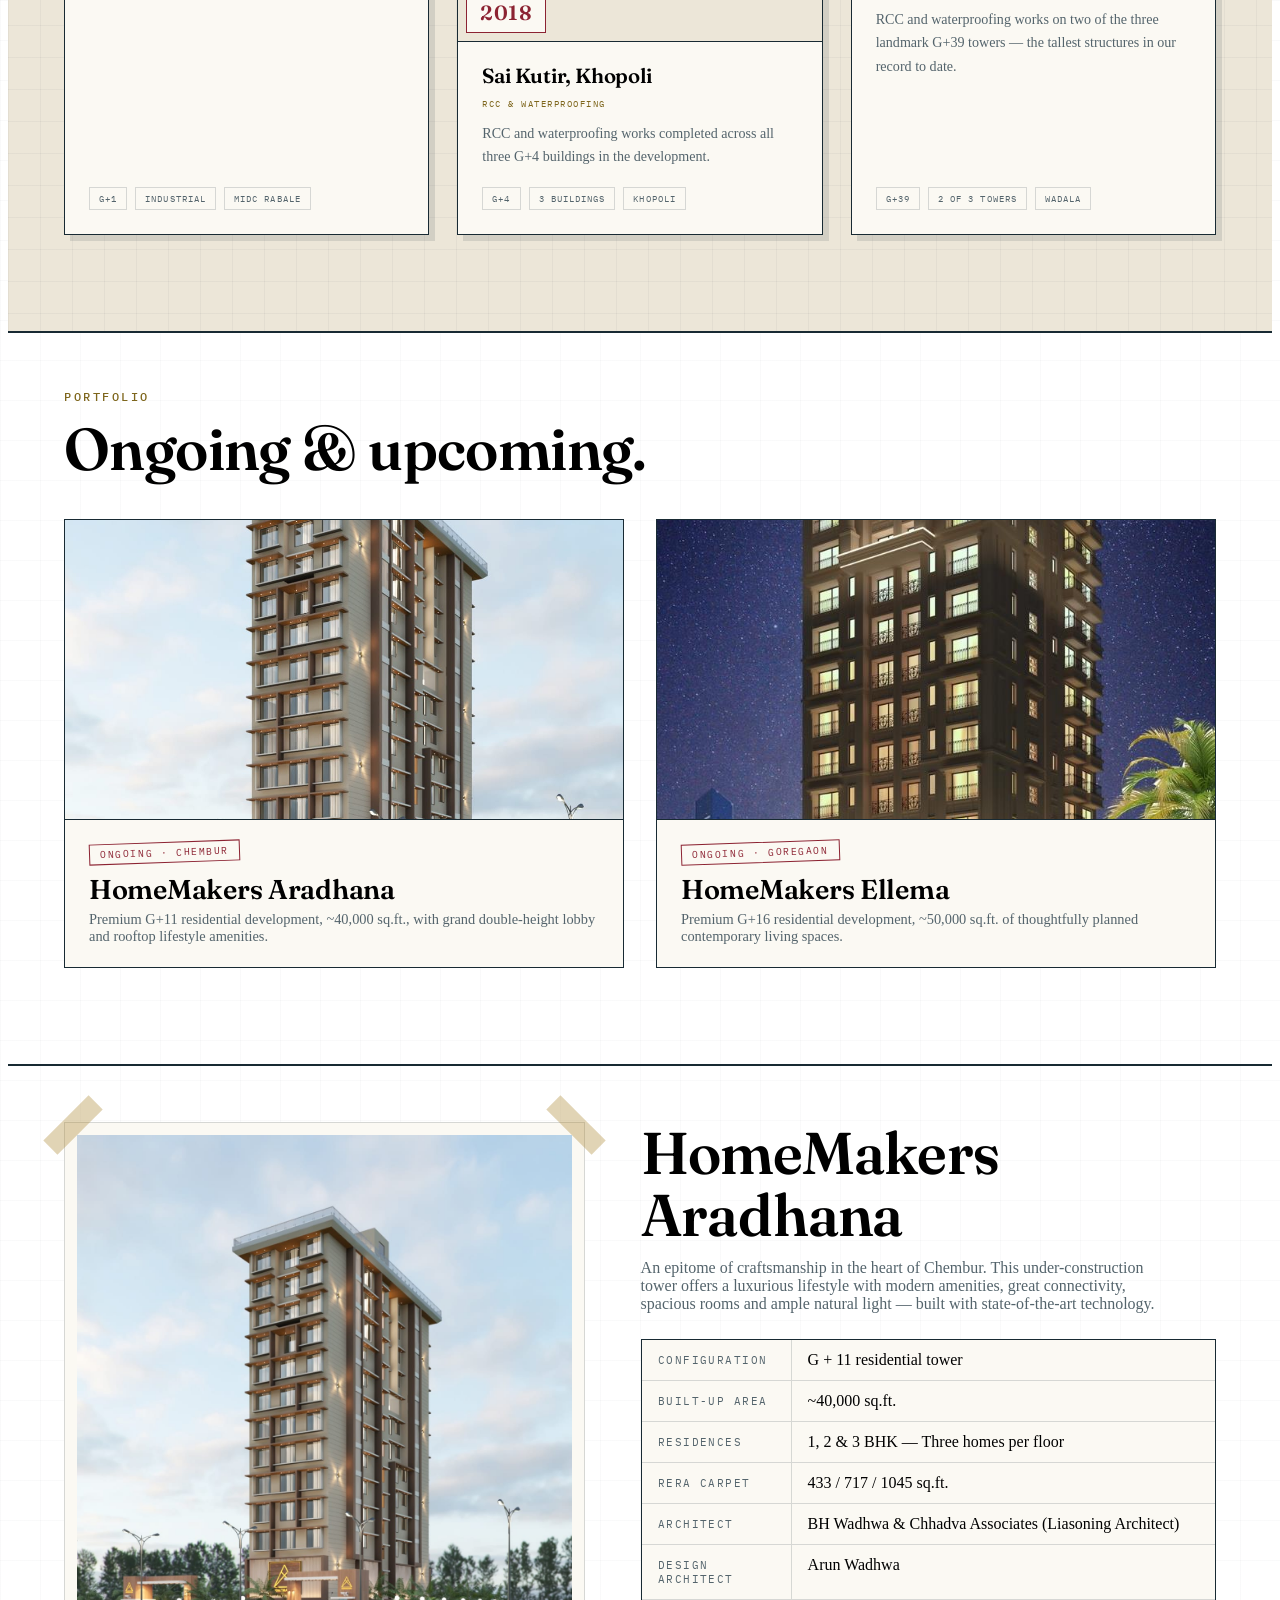
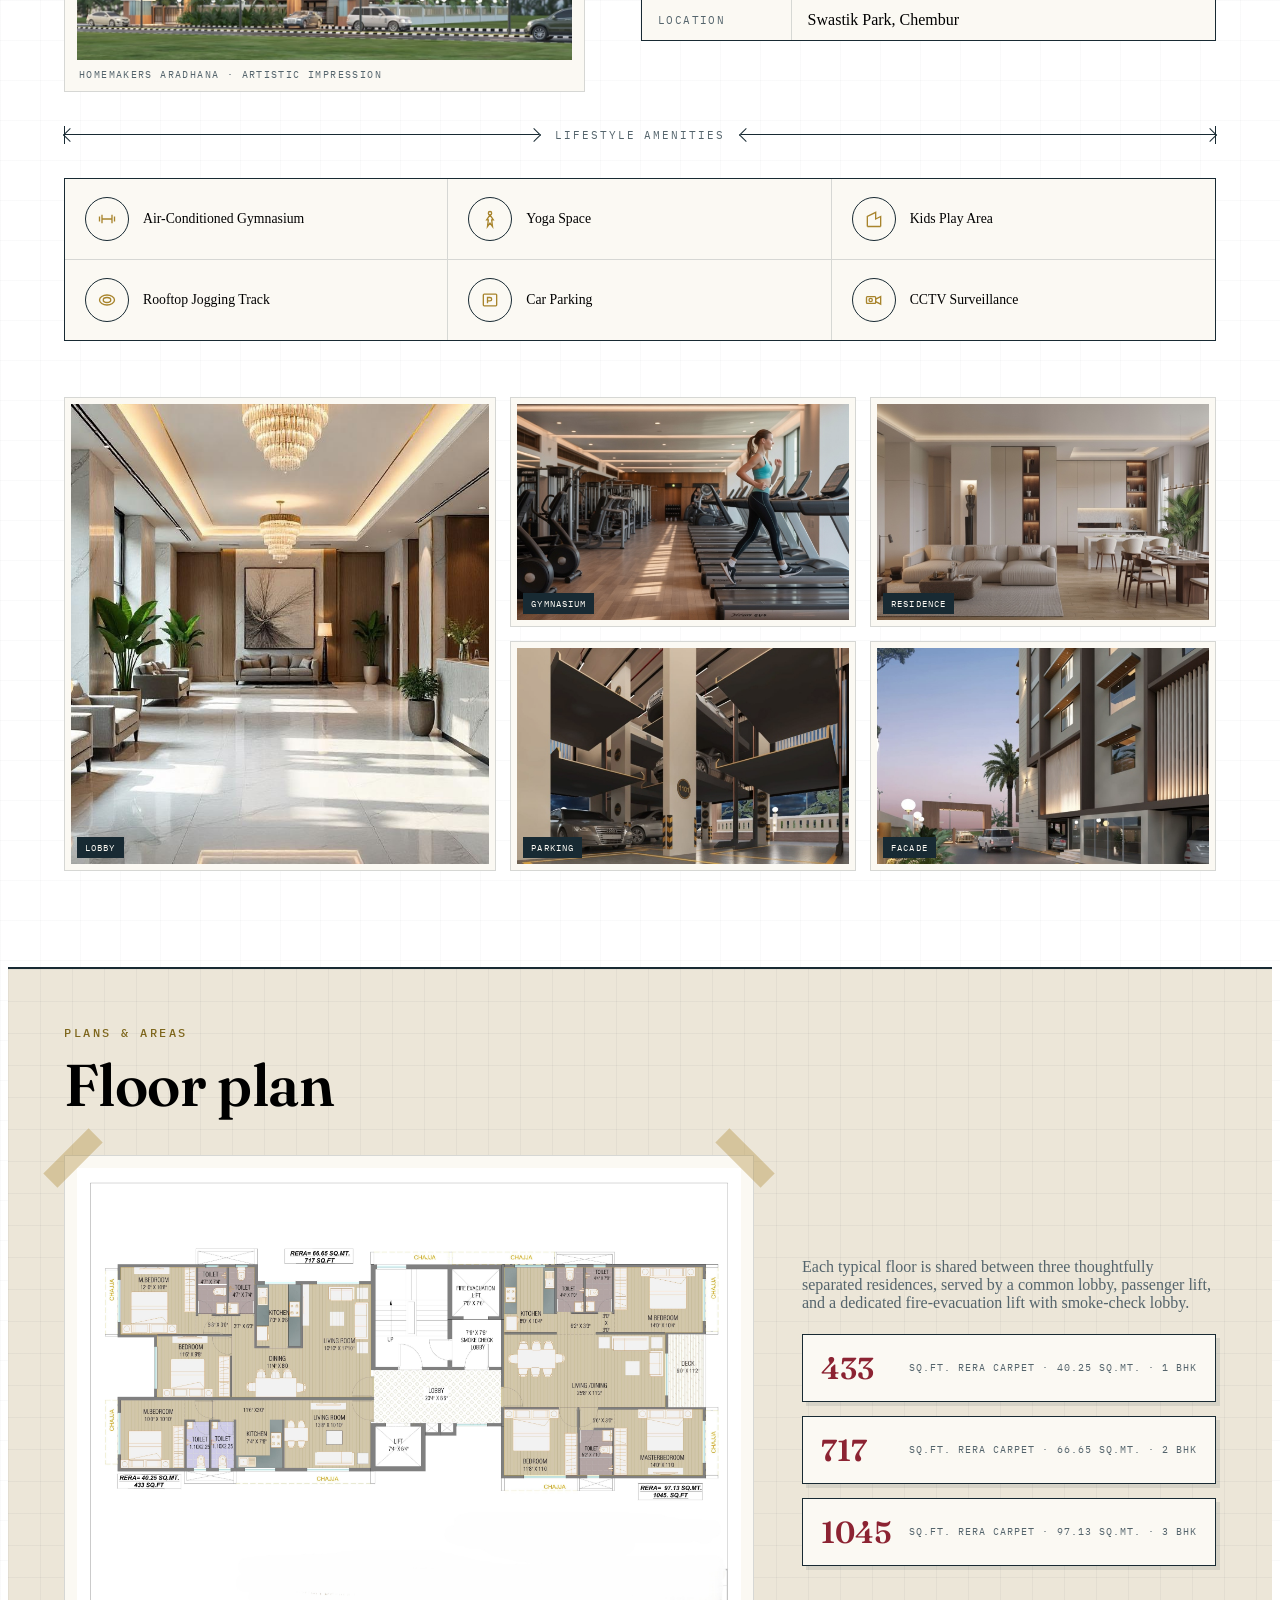
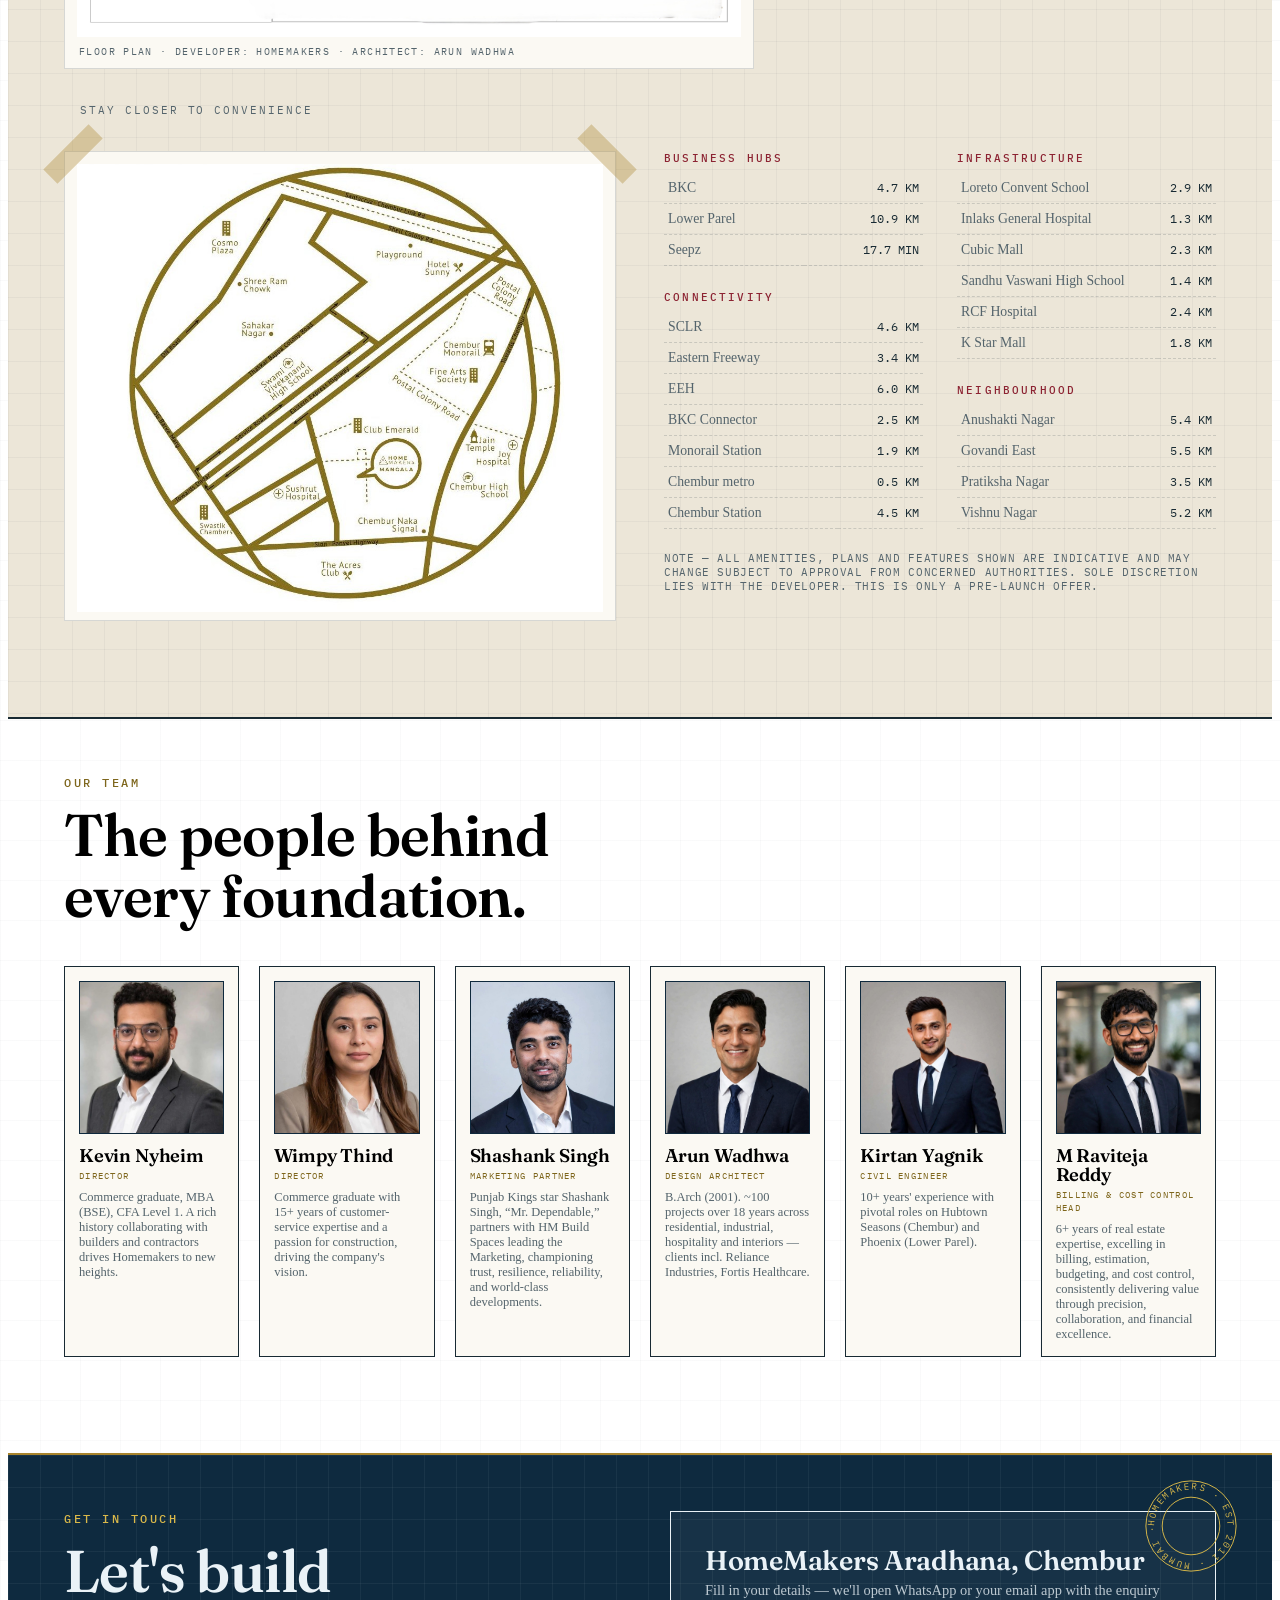
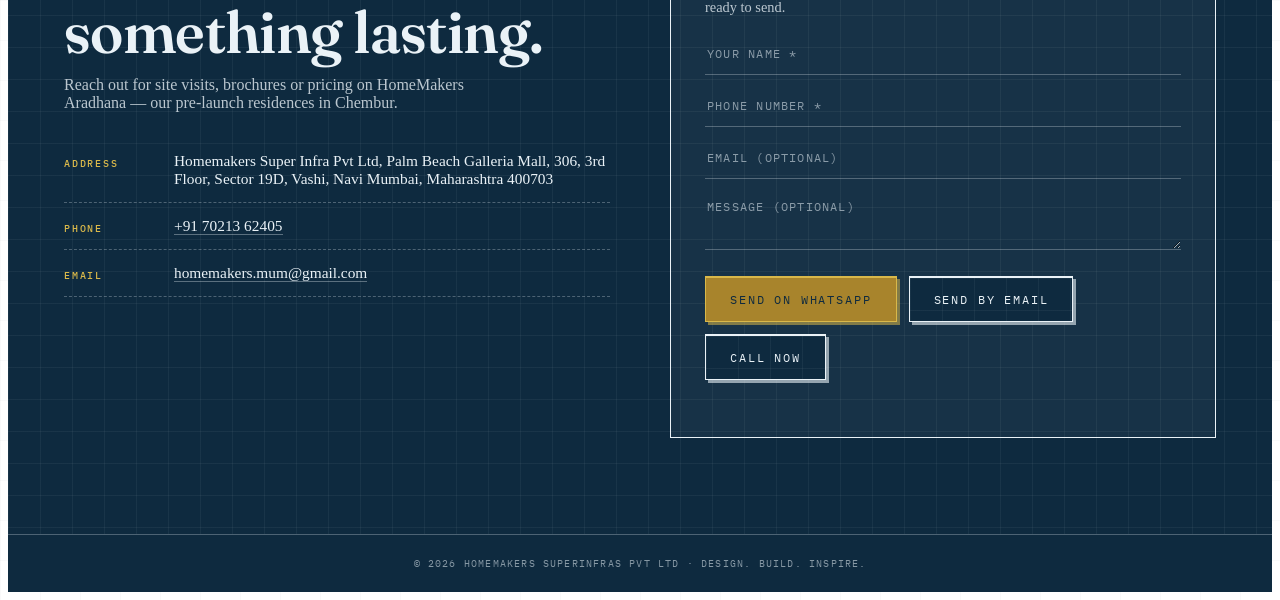
==== commit 5d1429be: "Add files via upload" ====
--- a/index.html
+++ b/index.html
@@ -22,7 +22,7 @@
 <header class="site-header">
   <div class="hd">
     <a class="brand" href="#top">
-      <img src="images/logo_flower.jpeg" alt="HomeMakers SuperInfras logo" width="50" height="50">
+      <img src="images/logo2.jpeg" alt="HomeMakers SuperInfras logo" width="50" height="50">
       <span class="t"><b>HomeMakers</b><span>SuperInfras</span></span>
     </a>
     <nav class="top" id="topNav" aria-label="Primary">
@@ -284,7 +284,6 @@
     </div>
   </div>
 </section>
-
 
 <!-- ============ PROJECTS ============ -->
 <section class="sheet" id="projects">
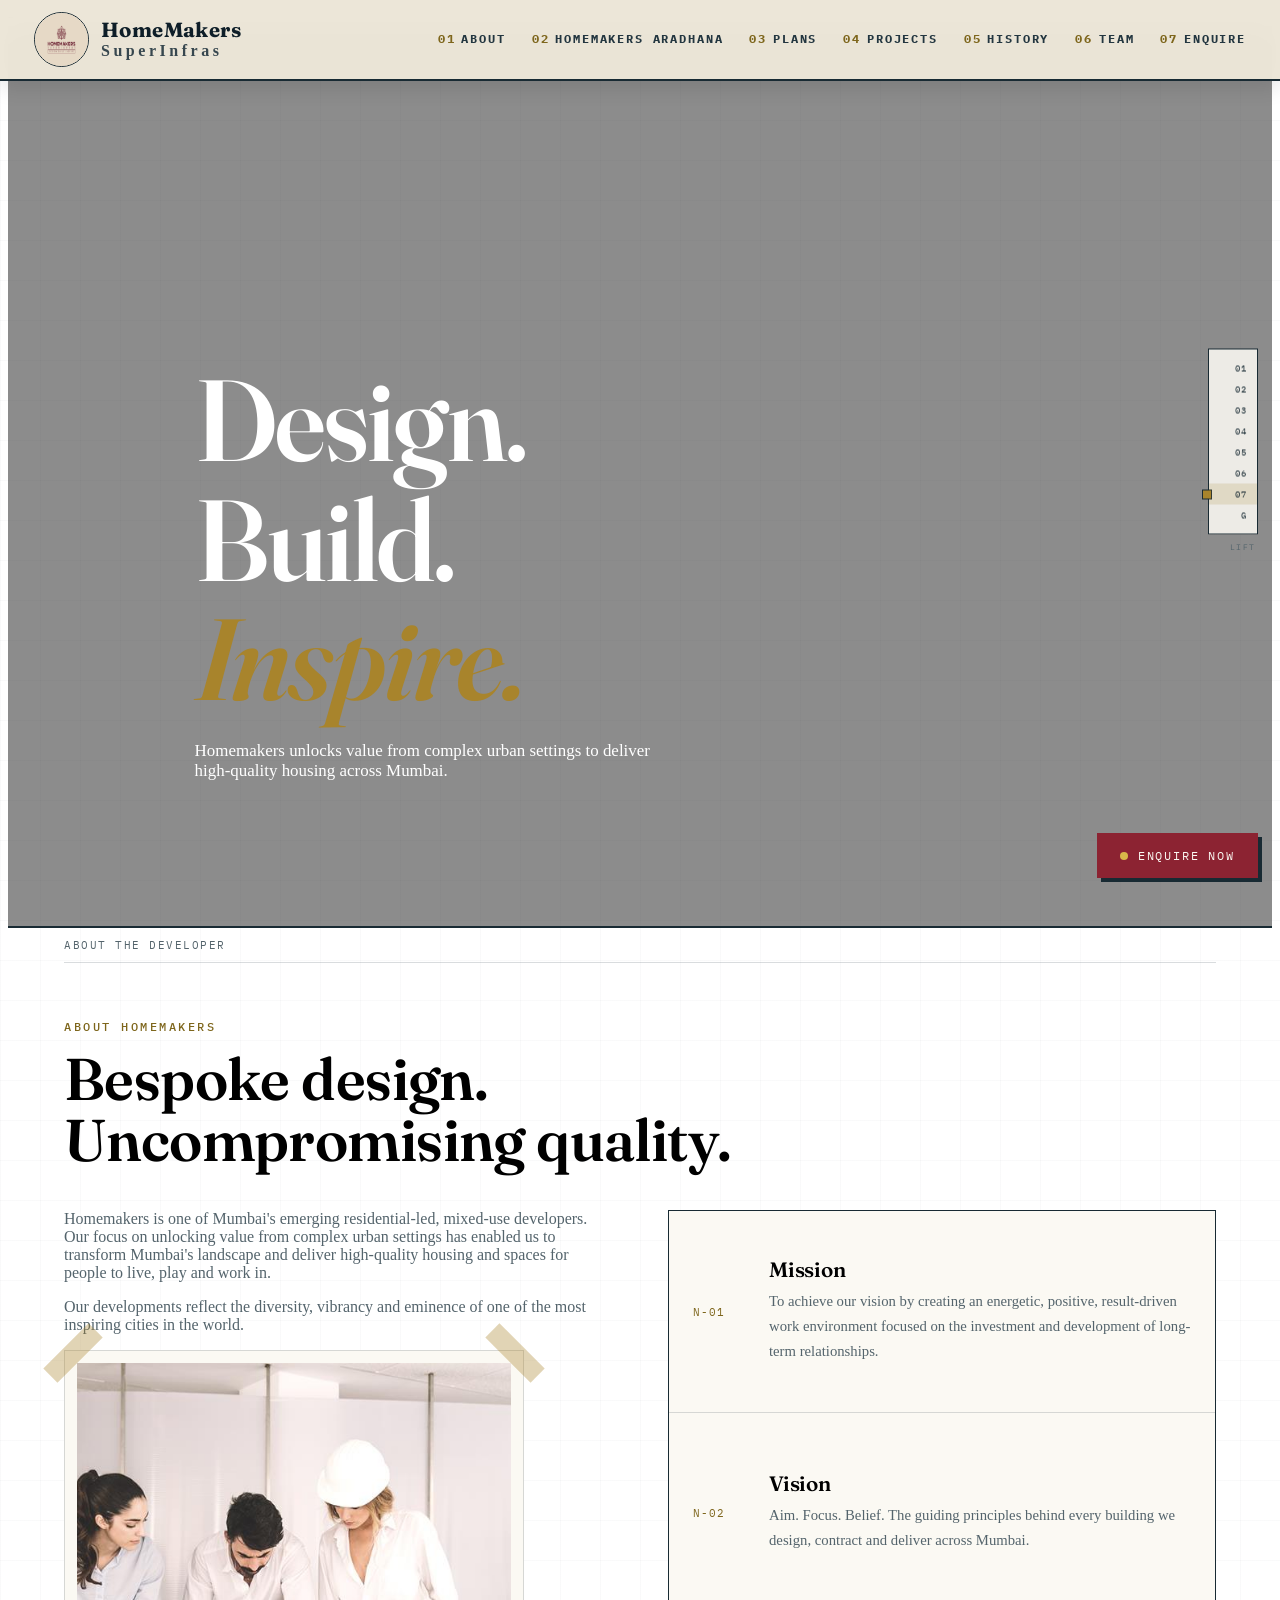
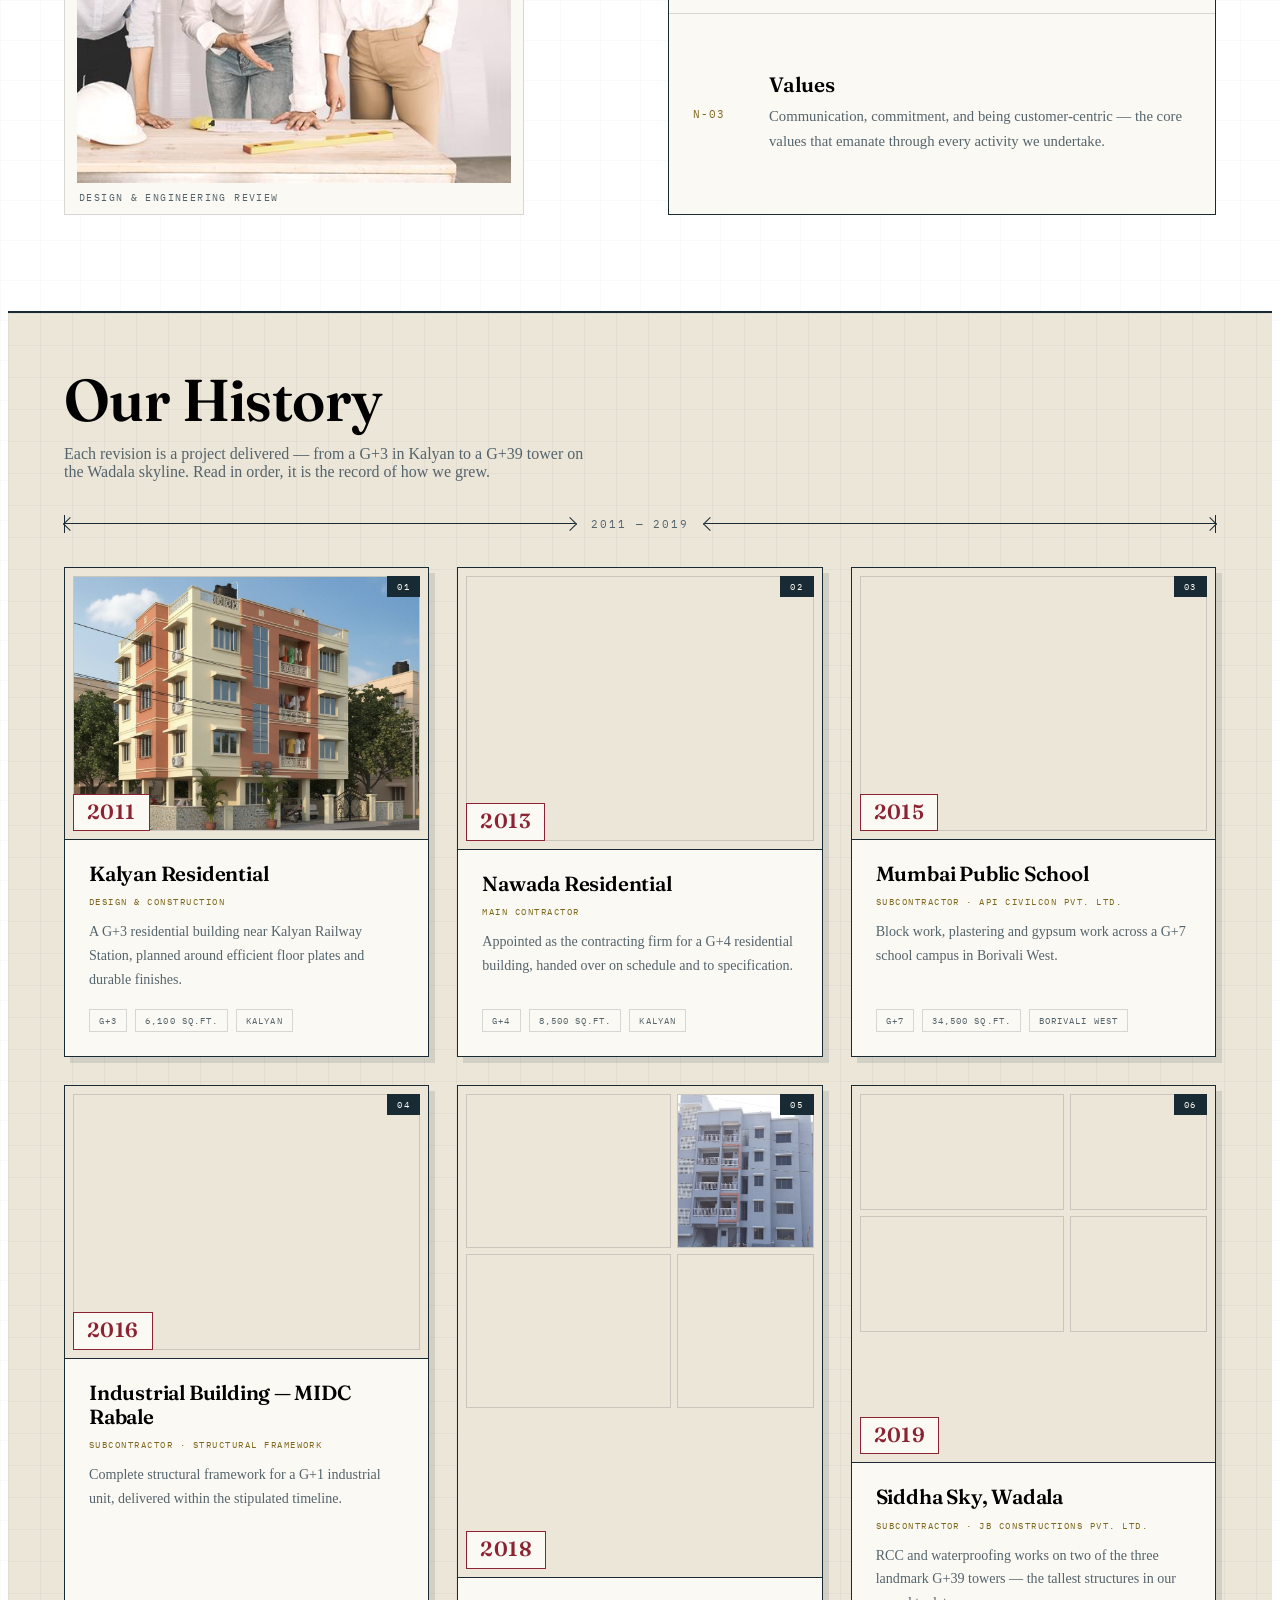
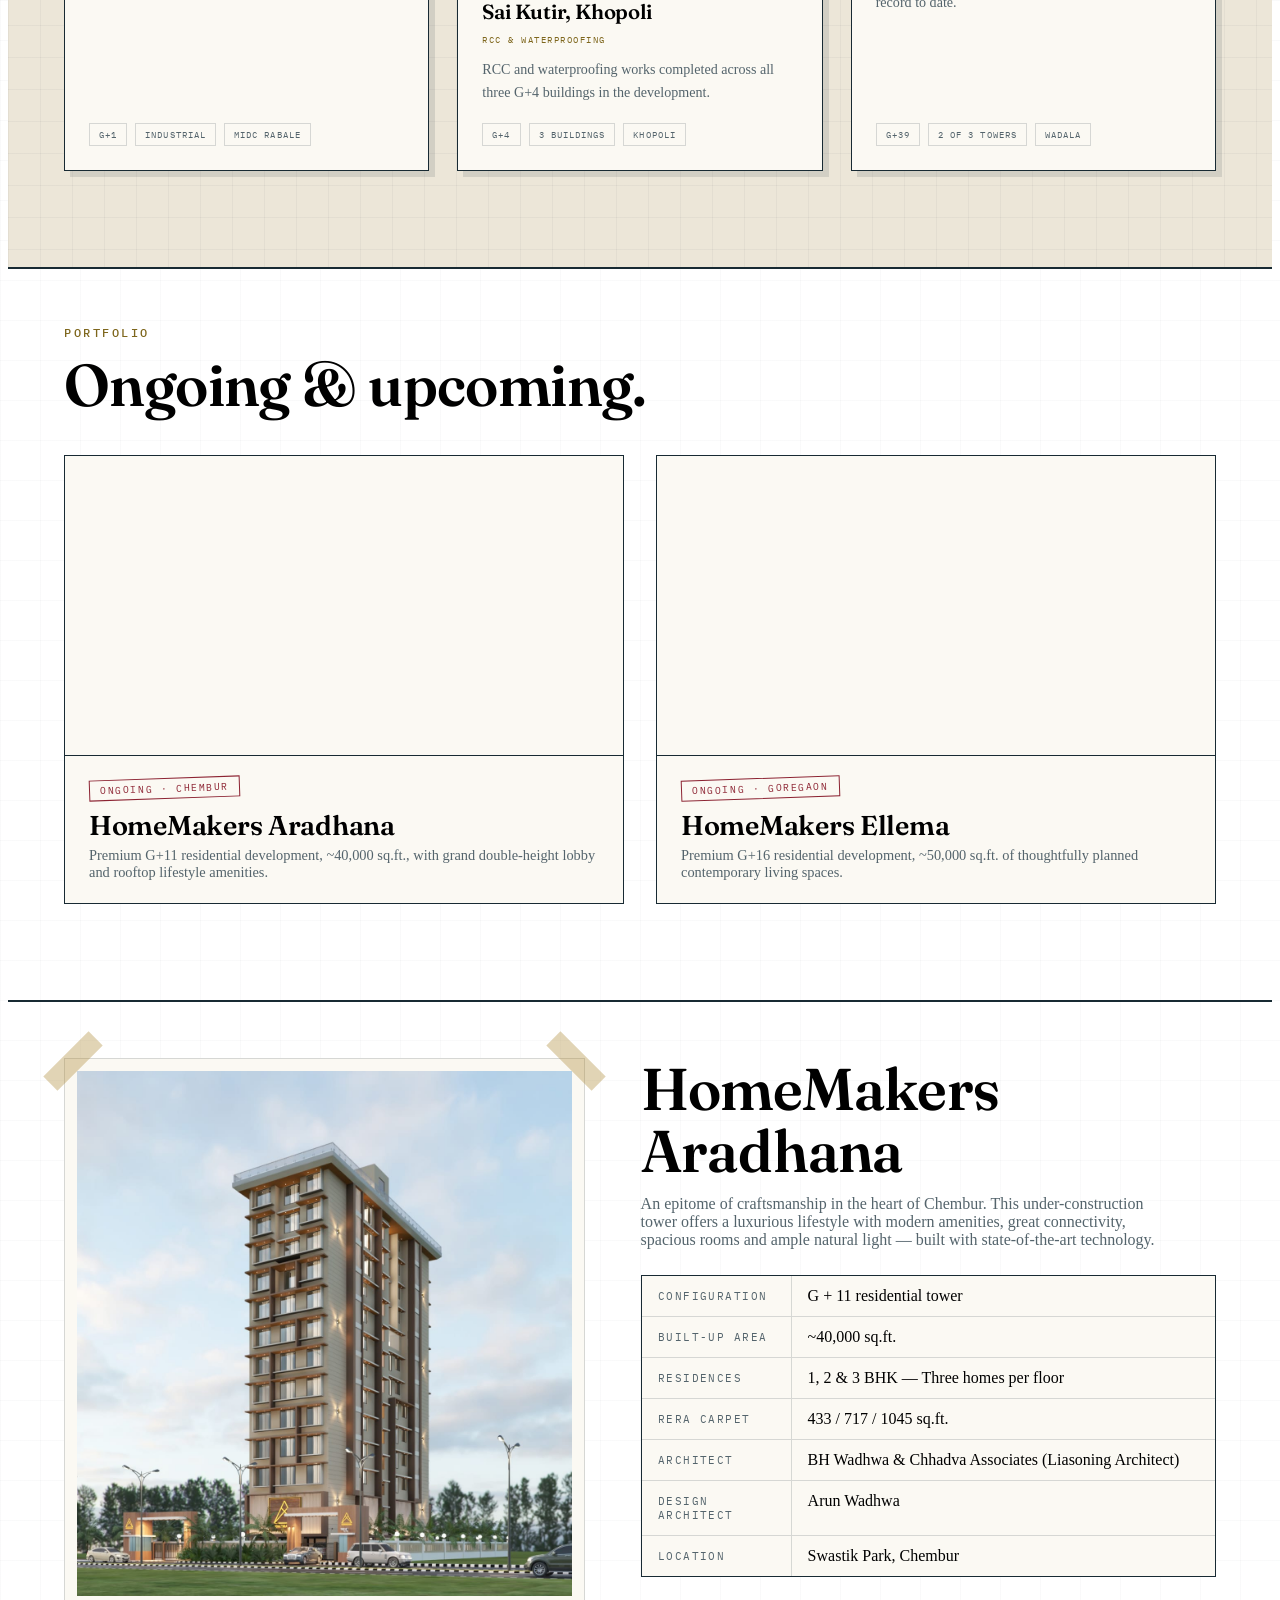
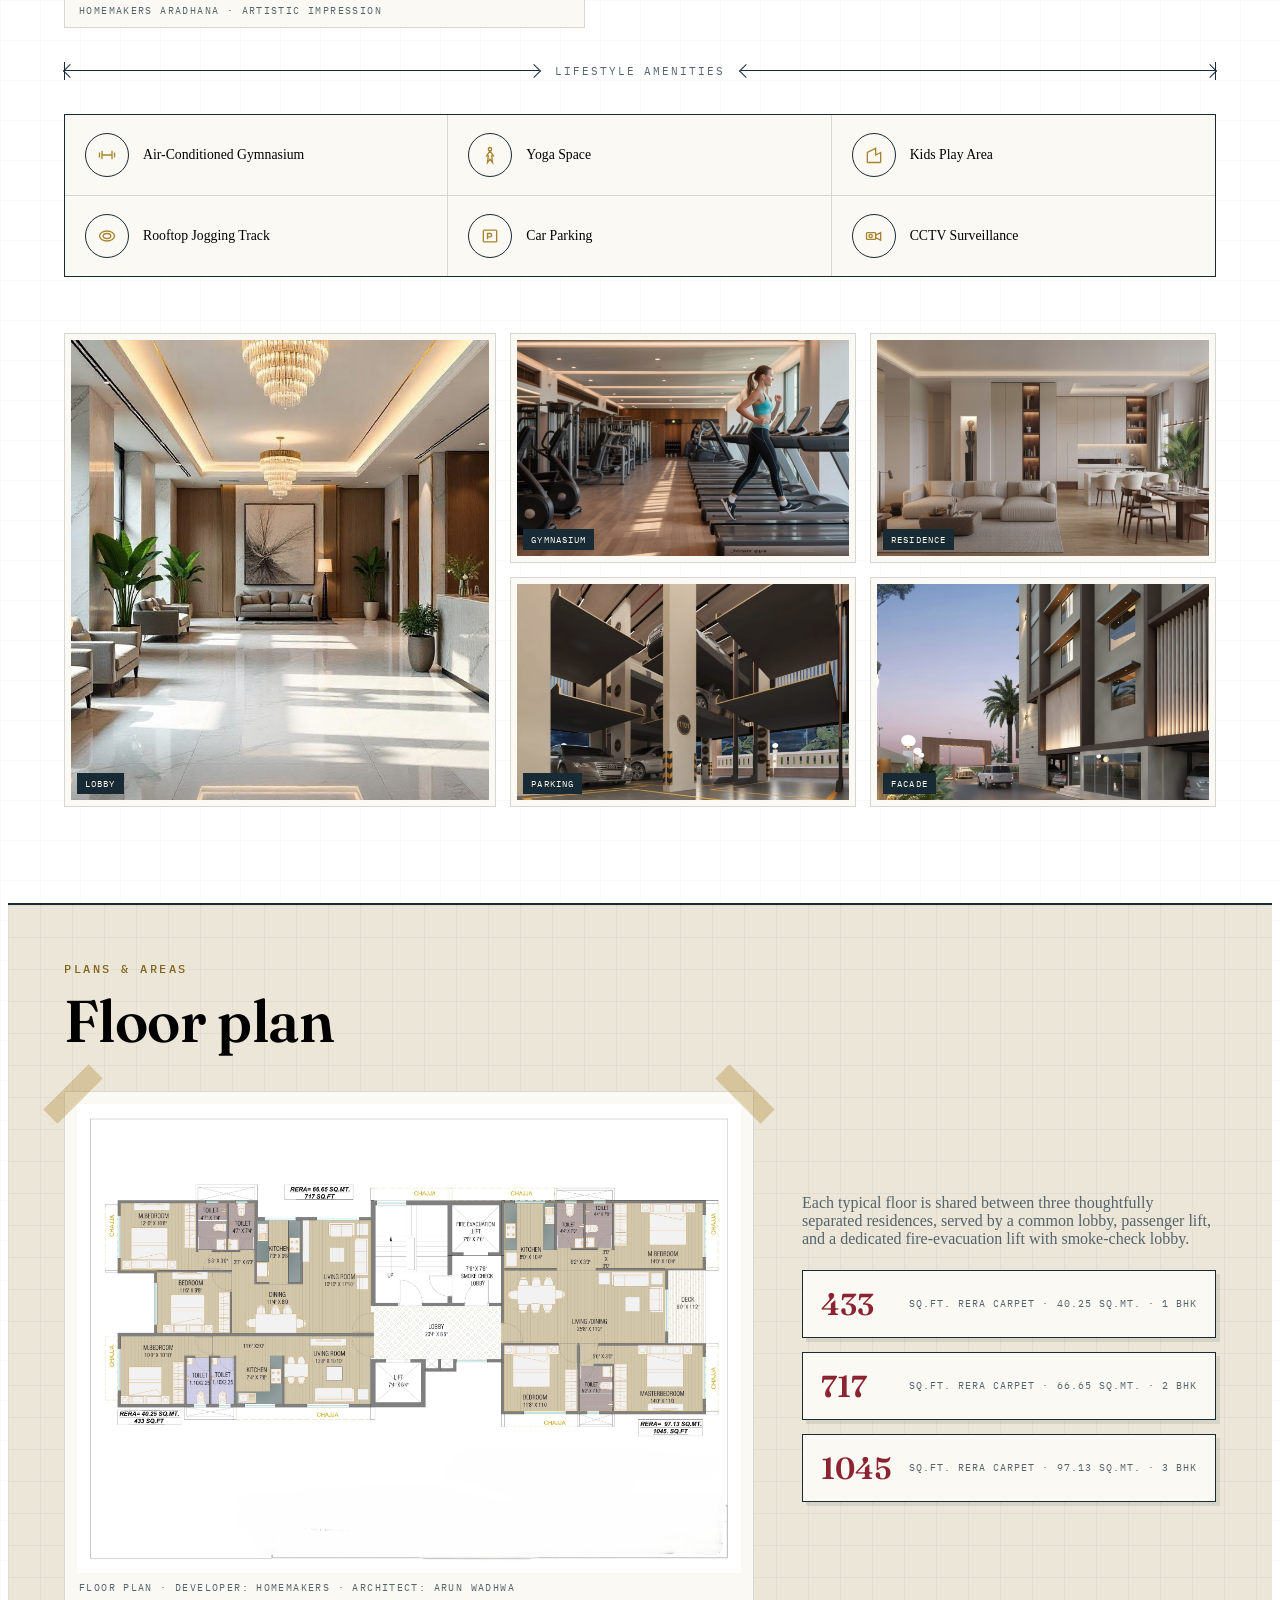
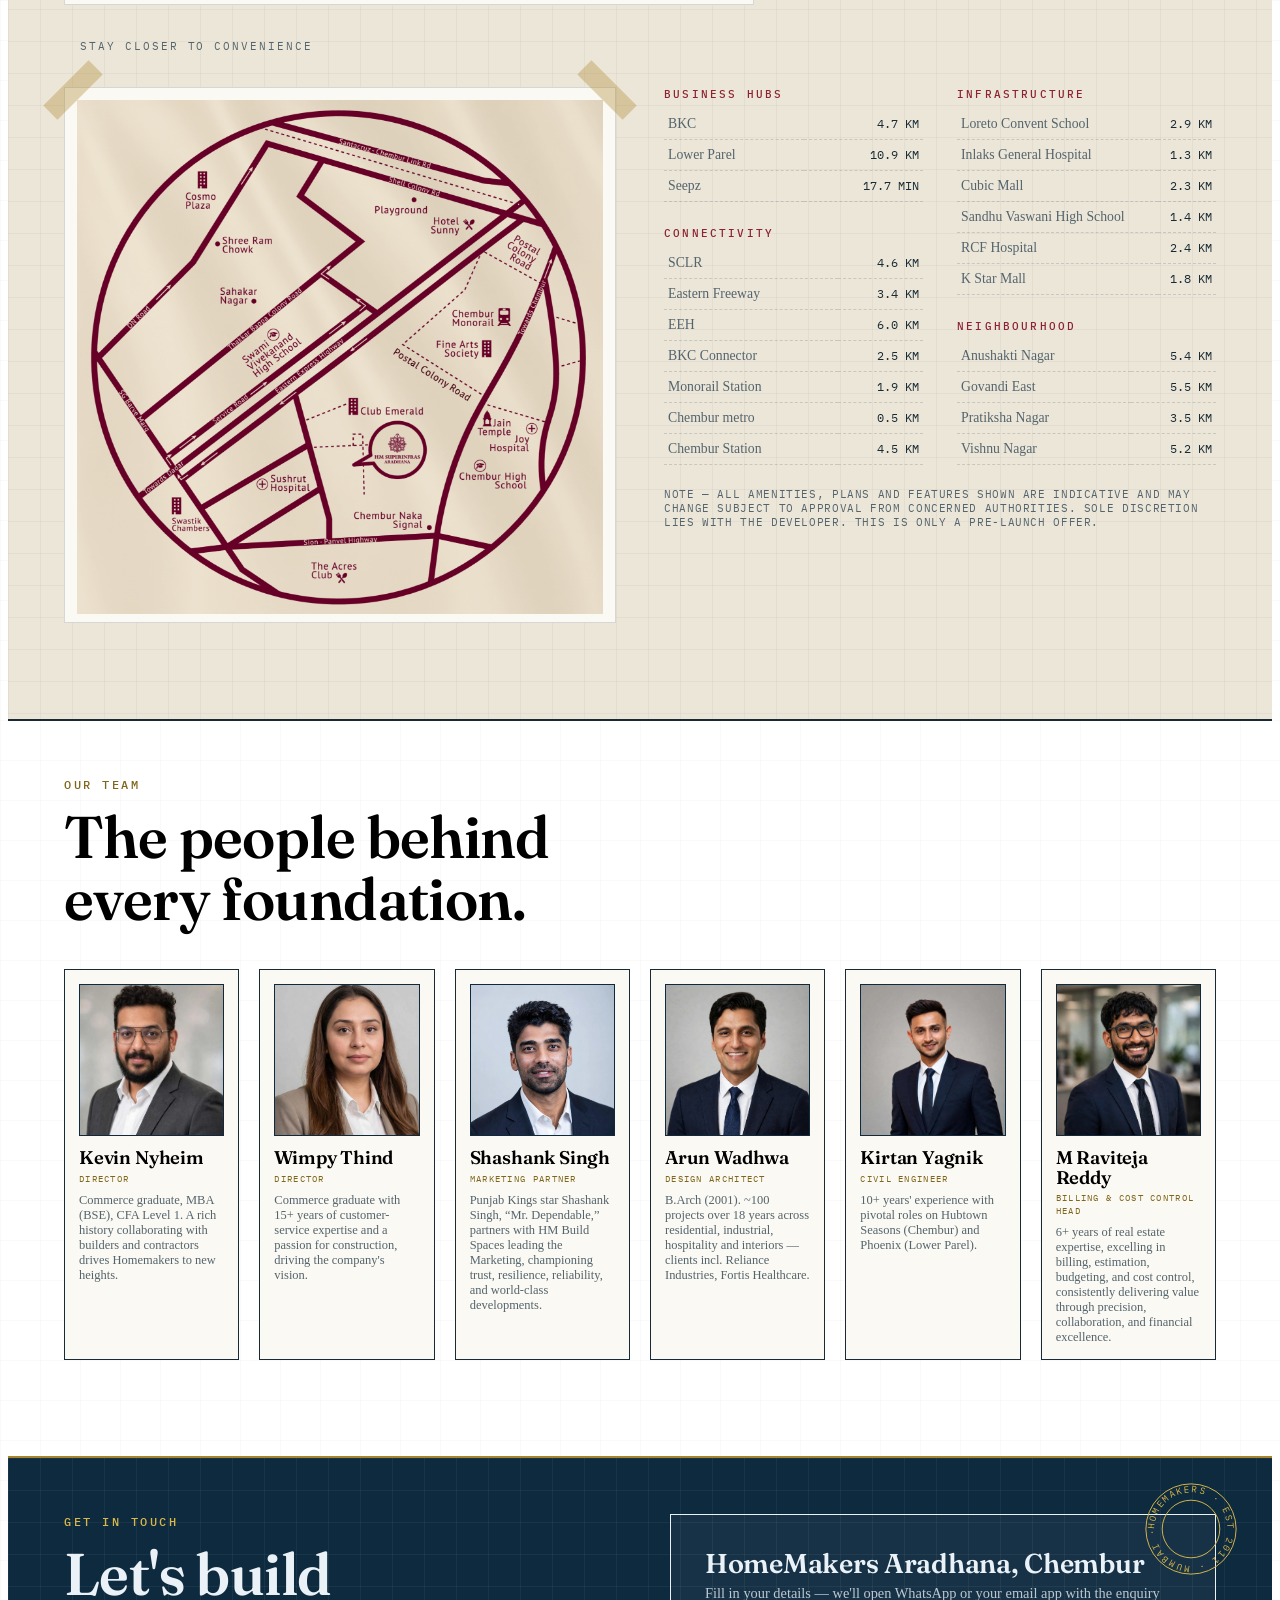
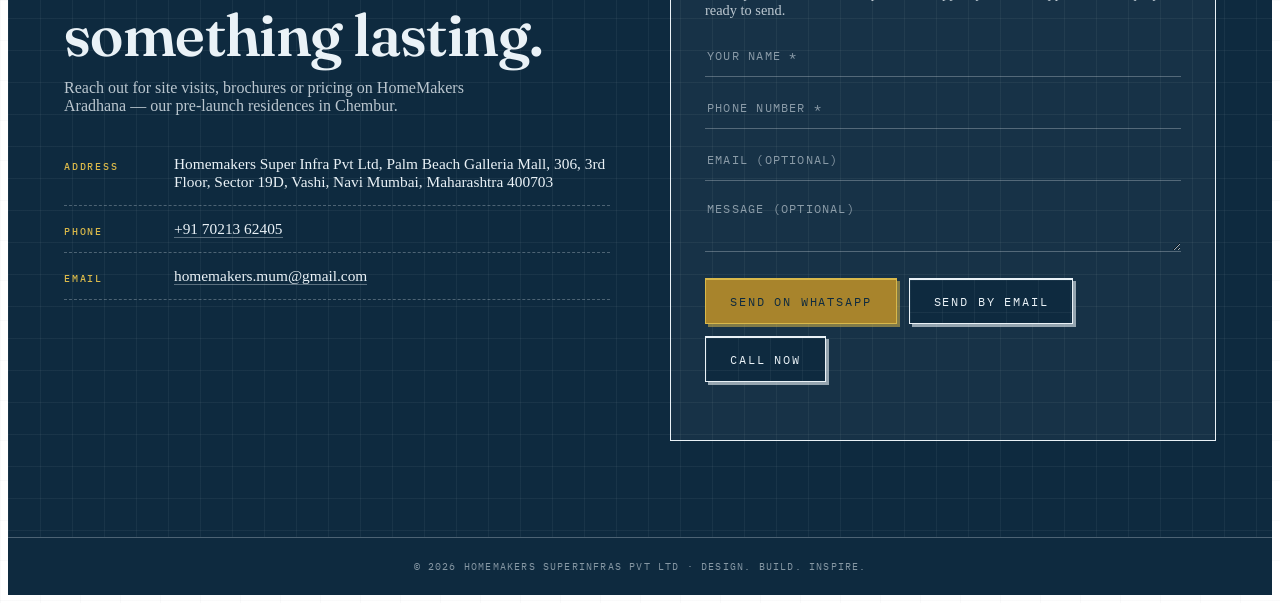
==== commit 73267948: "Add files via upload" ====
--- a/index.html
+++ b/index.html
@@ -109,14 +109,7 @@
 <section class="sheet paper-deep" id="history">
   <div class="wrap">
 
-    <div class="sheet-head">
-      <span>Sheet A-06 &middot; Revision History</span>
-      <span><b>Homemakers Super Infra Pvt. Ltd.</b></span>
-      <span>Scale &middot; N.T.S.</span>
-    </div>
-
     <div class="sheet-body">
-      <span class="sec-kicker">Revision Record</span>
       <h2 class="sec-title">Our History</h2>
       <p class="sec-intro">Each revision is a project delivered &mdash; from a G+3 in Kalyan to a G+39
         tower on the Wadala skyline. Read in order, it is the record of how we grew.</p>
@@ -134,7 +127,7 @@
         <!-- REV 01 -->
         <article class="hcard reveal">
           <div class="ph single">
-            <span class="rv">Rev 01</span>
+            <span class="rv">01</span>
             <div class="shot">
               <img src="images/history-kalyan-2011.jpg" alt="Kalyan Residential, a G+3 building completed in 2011" loading="lazy" decoding="async">
             </div>
@@ -156,7 +149,7 @@
         <!-- REV 02 -->
         <article class="hcard reveal">
           <div class="ph single">
-            <span class="rv">Rev 02</span>
+            <span class="rv">02</span>
             <div class="shot">
               <img src="images/history-nawada-2013.jpg" alt="Nawada Residential, a G+4 building completed in 2013" loading="lazy" decoding="async">
             </div>
@@ -178,7 +171,7 @@
         <!-- REV 03 -->
         <article class="hcard reveal">
           <div class="ph single">
-            <span class="rv">Rev 03</span>
+            <span class="rv">03</span>
             <div class="shot">
               <img src="images/history-mps-2015.jpg" alt="Mumbai Public School, a G+7 campus in Borivali West, 2015" loading="lazy" decoding="async">
             </div>
@@ -199,7 +192,7 @@
         <!-- REV 04 -->
         <article class="hcard reveal">
           <div class="ph single">
-            <span class="rv">Rev 04</span>
+            <span class="rv">04</span>
             <div class="shot">
               <img src="images/history-industrial-2016.jpg" alt="Industrial building, G+1, MIDC Rabale, 2016" loading="lazy" decoding="async">
             </div>
@@ -221,7 +214,7 @@
         <!-- REV 05 -->
         <article class="hcard reveal">
           <div class="ph quad">
-            <span class="rv">Rev 05</span>
+            <span class="rv">05</span>
             <div class="shot">
               <img src="images/SaiKutir_1.jpeg" alt="Sai Kutir, Khopoli — RCC frame under construction" loading="lazy" decoding="async">
             </div>
@@ -252,7 +245,7 @@
         <!-- REV 06 -->
         <article class="hcard reveal">
           <div class="ph quad">
-            <span class="rv">Rev 06</span>
+            <span class="rv">06</span>
             <div class="shot">
               <img src="images/siddhasky_1.jpeg" alt="Siddha Sky, Wadala — tower under construction" loading="lazy" decoding="async">
             </div>
@@ -388,7 +381,7 @@
 
       <div class="schedules">
         <figure class="fig reveal">
-          <img src="images/location-map.jpg" alt="Location map of HomeMakers Aradhana, Chembur" loading="lazy" decoding="async">
+          <img src="images/location-map.png" alt="Location map of HomeMakers Aradhana, Chembur" loading="lazy" decoding="async">
           
         </figure>
         <div class="reveal">
